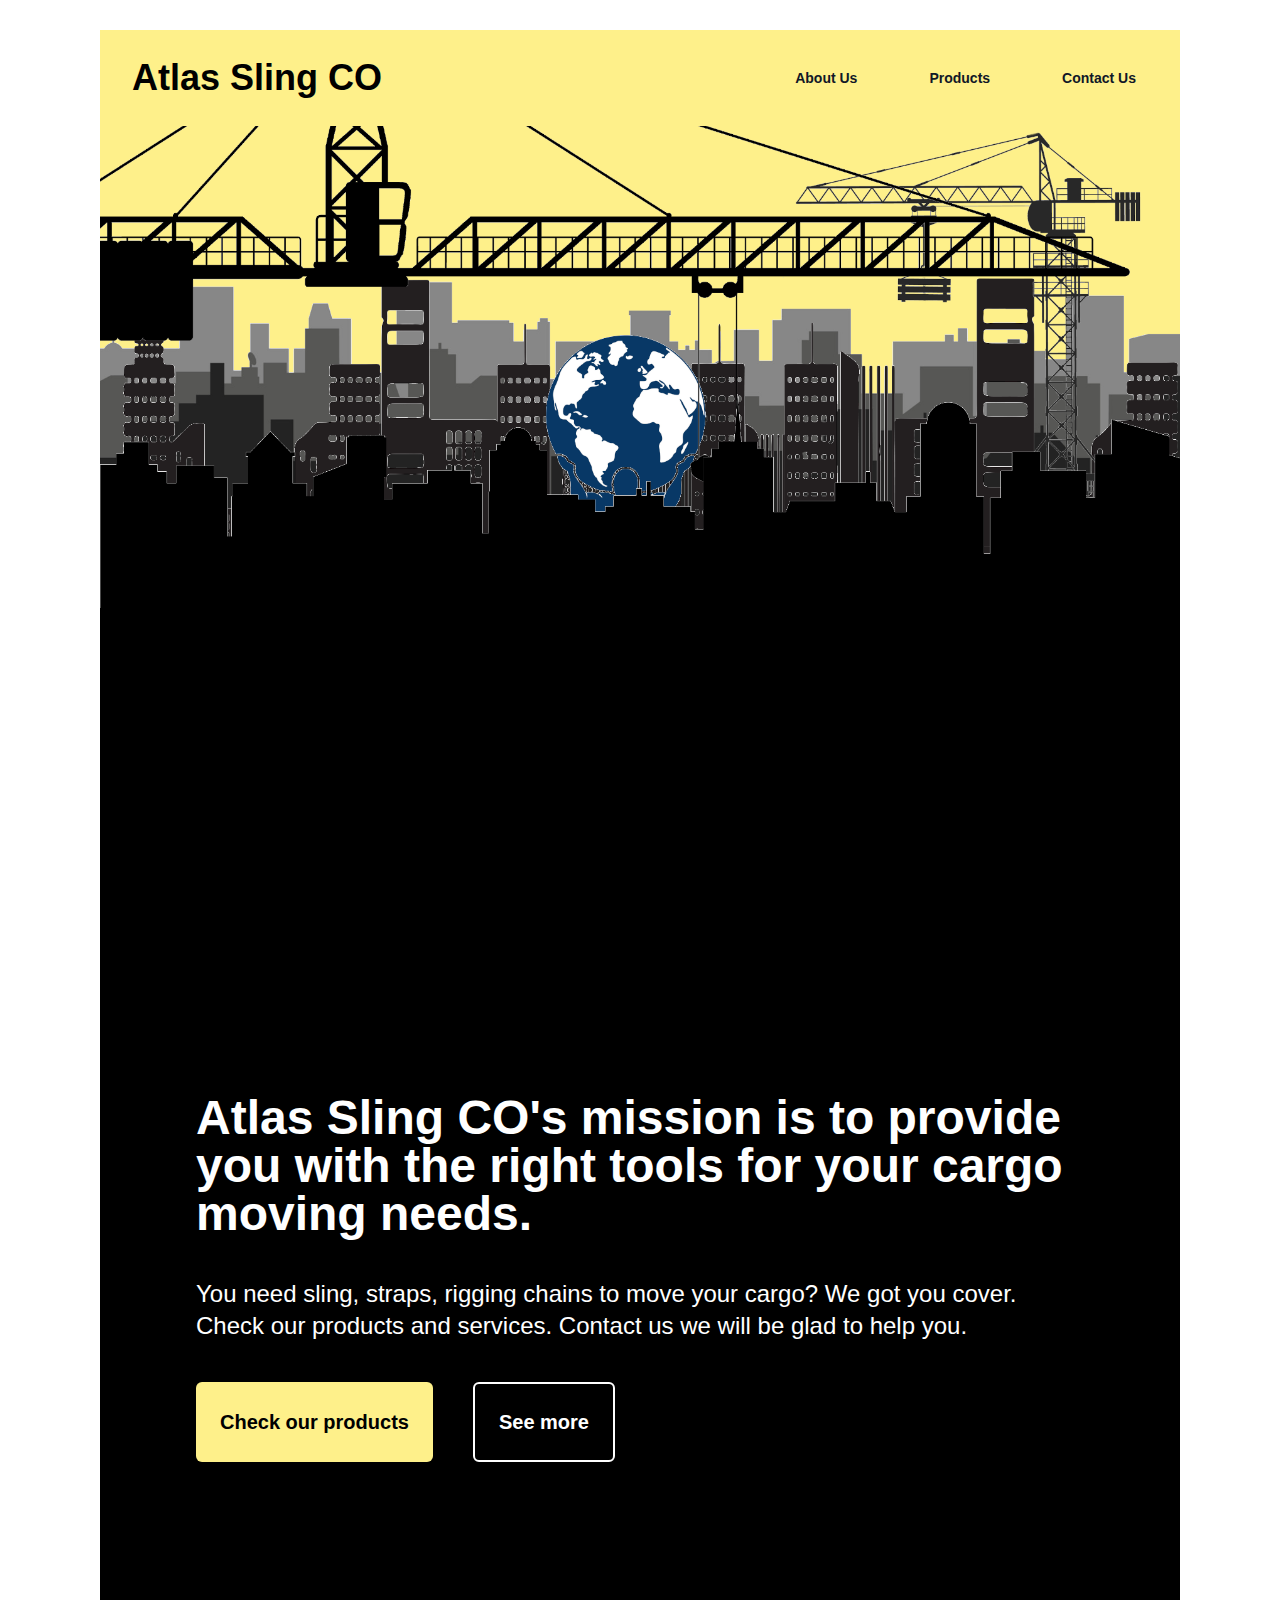
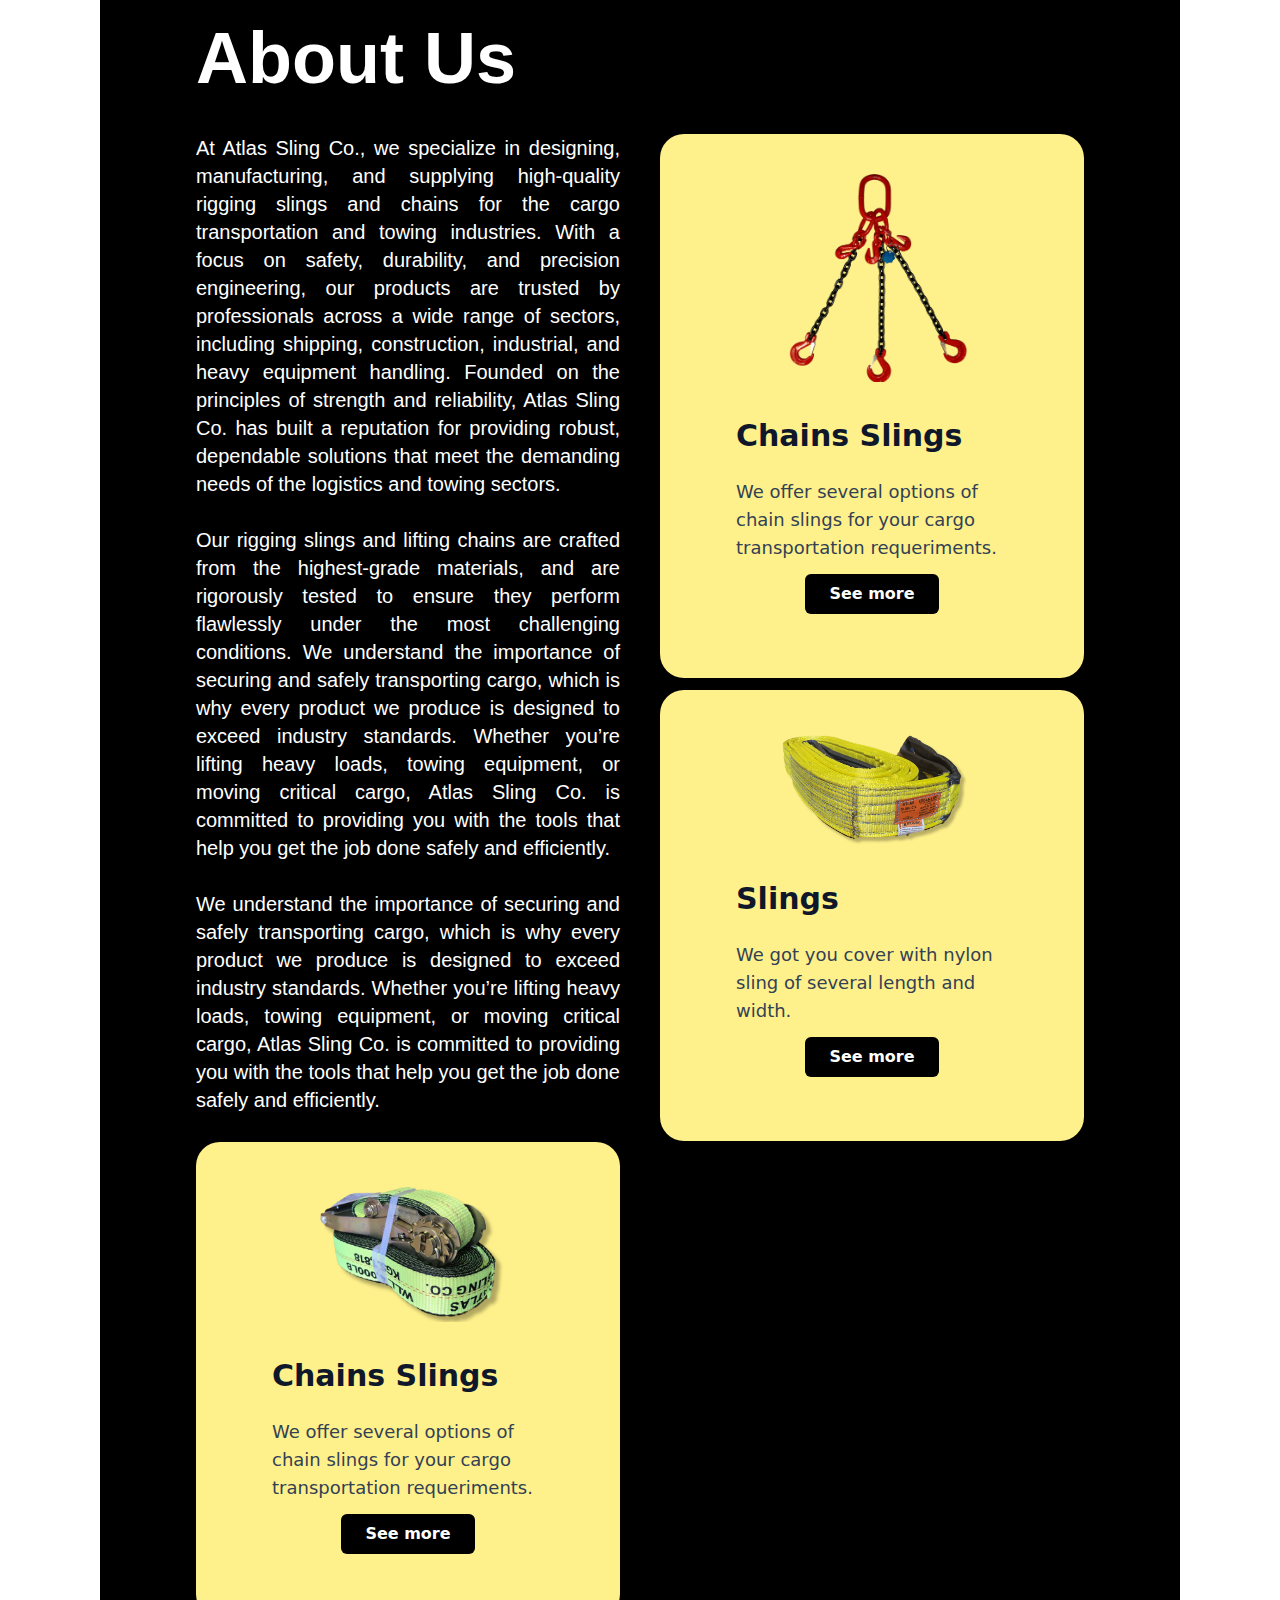
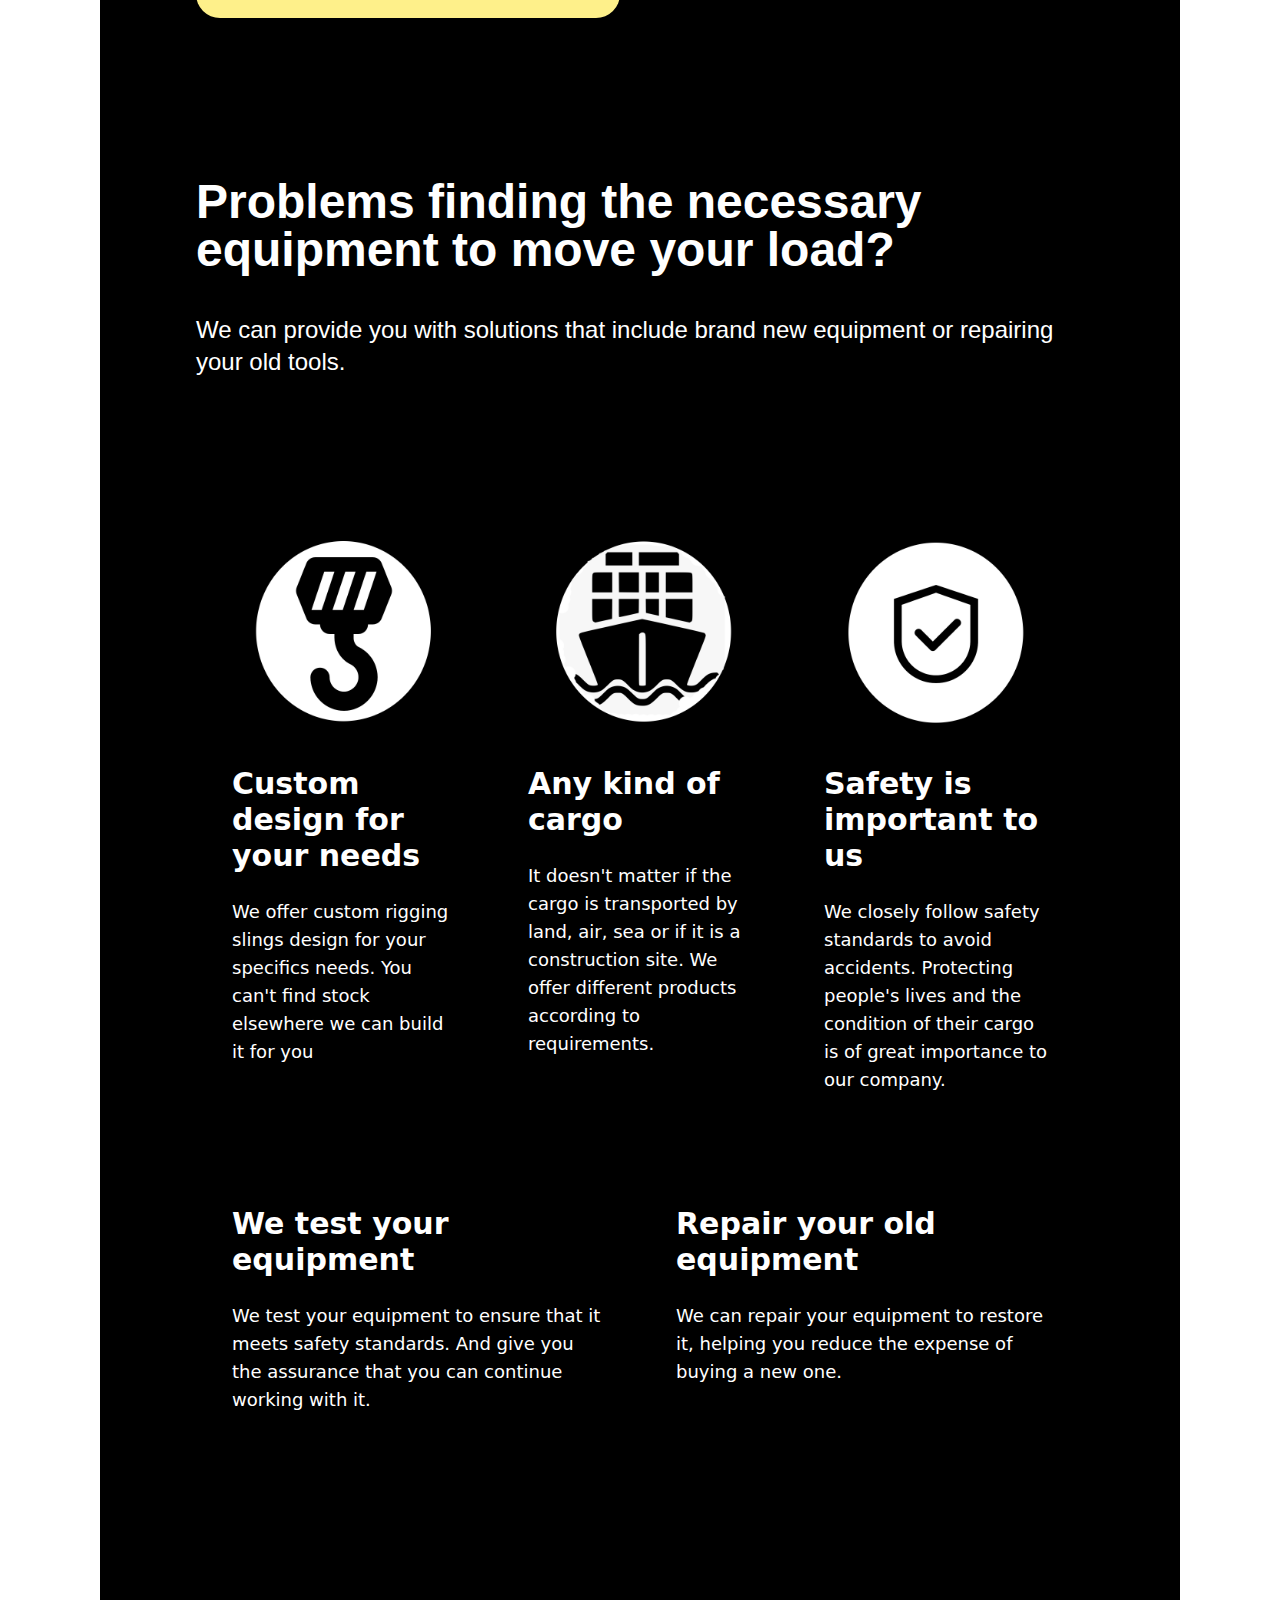
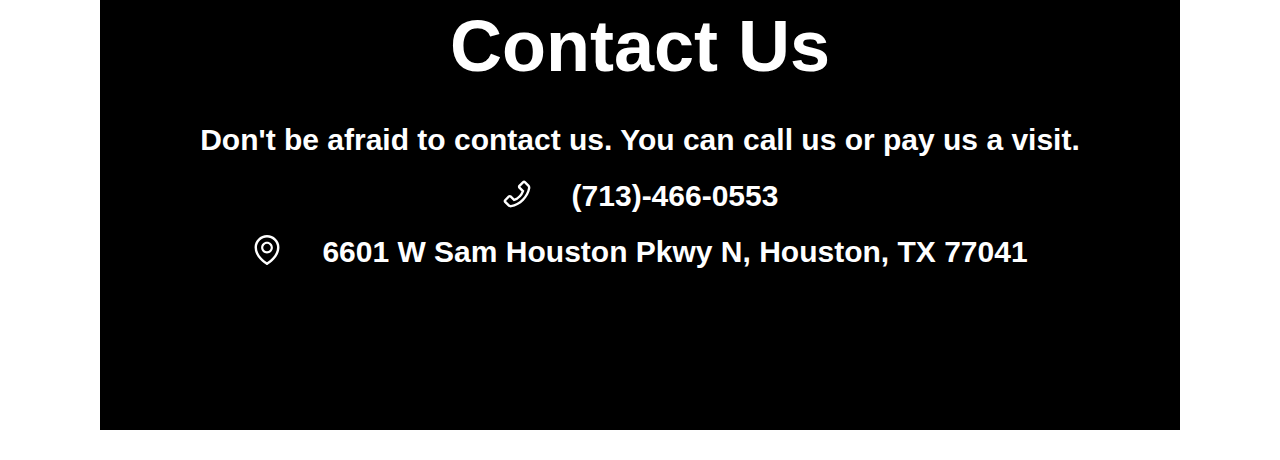
==== index.html @ 4ebaadb6 "Initial test deploy" ====
<!DOCTYPE html><html lang="en"><head><meta charSet="utf-8"/><meta name="viewport" content="width=device-width, initial-scale=1"/><link rel="preload" href="/_next/static/media/4473ecc91f70f139-s.p.woff" as="font" crossorigin="" type="font/woff"/><link rel="preload" href="/_next/static/media/463dafcda517f24f-s.p.woff" as="font" crossorigin="" type="font/woff"/><link rel="preload" as="image" href="./images/bg.png"/><link rel="preload" as="image" href="./images/buildings_skyline_2.png"/><link rel="preload" as="image" href="./images/buildings_skyline_1.png"/><link rel="preload" as="image" href="./images/crane_6.png"/><link rel="preload" as="image" href="./images/atlas_2.png"/><link rel="preload" as="image" href="./images/crane_5.png"/><link rel="preload" as="image" href="./images/buildings_skyline_3.png"/><link rel="stylesheet" href="/_next/static/css/832b80c3f9f8490f.css" data-precedence="next"/><link rel="preload" as="script" fetchPriority="low" href="/_next/static/chunks/webpack-9f9d947a63484a6e.js"/><script src="/_next/static/chunks/4bd1b696-eab2ebe17ab24a6b.js" async=""></script><script src="/_next/static/chunks/517-4c42dfbd75c09569.js" async=""></script><script src="/_next/static/chunks/main-app-afe362e7373ab374.js" async=""></script><script src="/_next/static/chunks/c16f53c3-1a61701c419040c3.js" async=""></script><script src="/_next/static/chunks/179-c1c70ecfc462696a.js" async=""></script><script src="/_next/static/chunks/app/page-39cbb777d4d4d190.js" async=""></script><meta name="next-size-adjust"/><title>Atlas Sling CO</title><meta name="description" content="We make sling and rigging chains to cover your cargot transportation needs."/><link rel="icon" href="/favicon.ico" type="image/x-icon" sizes="16x16"/><script src="/_next/static/chunks/polyfills-42372ed130431b0a.js" noModule=""></script></head><body class="__variable_1e4310 __variable_c3aa02 antialiased m-auto"><div class="bg-black space-y-0"><nav aria-label="Global" class="mx-auto flex max-w-10xl items-center justify-between p-6 lg:px-8 bg-yellow-200"><div class="flex lg:flex-1"><a href="#" class="-m-1.5 p-1.5"><span class="sr-only">Atlas Sling</span><div class="font-bold text-4xl text-black">Atlas Sling CO</div></a></div><div class="flex lg:hidden"><button type="button" class="-m-2.5 inline-flex items-center justify-center rounded-md p-2.5 text-gray-700"><span class="sr-only">Open main menu</span><span role="img" aria-label="unordered-list" aria-hidden="true" class="anticon anticon-unordered-list size-6"><svg viewBox="64 64 896 896" focusable="false" data-icon="unordered-list" width="1em" height="1em" fill="currentColor" aria-hidden="true"><path d="M912 192H328c-4.4 0-8 3.6-8 8v56c0 4.4 3.6 8 8 8h584c4.4 0 8-3.6 8-8v-56c0-4.4-3.6-8-8-8zm0 284H328c-4.4 0-8 3.6-8 8v56c0 4.4 3.6 8 8 8h584c4.4 0 8-3.6 8-8v-56c0-4.4-3.6-8-8-8zm0 284H328c-4.4 0-8 3.6-8 8v56c0 4.4 3.6 8 8 8h584c4.4 0 8-3.6 8-8v-56c0-4.4-3.6-8-8-8zM104 228a56 56 0 10112 0 56 56 0 10-112 0zm0 284a56 56 0 10112 0 56 56 0 10-112 0zm0 284a56 56 0 10112 0 56 56 0 10-112 0z"></path></svg></span></button></div><div class="hidden lg:flex lg:gap-x-12"><a href="#" class="text-sm/6 font-semibold text-gray-900 rounded-3xl p-3 hover:text-white hover:bg-black">About Us</a><a href="#" class="text-sm/6 font-semibold text-gray-900 rounded-3xl p-3 hover:text-white hover:bg-black">Products</a><a href="#" class="text-sm/6 font-semibold text-gray-900 rounded-3xl p-3 hover:text-white hover:bg-black">Contact Us</a></div><span hidden="" style="position:fixed;top:1px;left:1px;width:1px;height:0;padding:0;margin:-1px;overflow:hidden;clip:rect(0, 0, 0, 0);white-space:nowrap;border-width:0;display:none"></span></nav><div class="parallax relative mx-auto flex  items-center justify-center p-6 lg:px-8 pointer-events-none"><img class="absolute top-0 left-0 w-full" src="./images/bg.png" style="margin-top:0px"/><img class="absolute top-0 left-0 w-full" src="./images/buildings_skyline_2.png" style="margin-top:0px"/><img class="absolute top-0 left-0 w-full" src="./images/buildings_skyline_1.png"/><img class="absolute top-0 left-0 w-full" src="./images/crane_6.png" style="margin-top:0px"/><img class="absolute top-0 left-0 w-full" src="./images/atlas_2.png" style="margin-top:0px"/><img class="absolute top-0 left-0 w-full" src="./images/crane_5.png" style="margin-top:0px"/><img class="absolute top-0 left-0 w-full" src="./images/buildings_skyline_3.png"/></div><div class="relative pl-24 pr-24 bg-black pt-10 z-20"><div class="flex-auto text-5xl font-bold mb-10 text-white mt-40">Atlas Sling CO&#x27;s mission is to provide you with the right tools for your cargo moving needs.</div><div class="flex-auto text-2xl font-medium mb-10 text-white mt-5">You need sling, straps, rigging chains to move your cargo? We got you cover. Check our products and services. Contact us we will be glad to help you.</div><div class="flex space-x-10"><button class="h-20 px-6 font-semibold rounded-md bg-yellow-200 text-black text-xl" type="submit">Check our products</button><button class="h-20 px-6 font-semibold rounded-md bg-black border-solid border-2 border-white text-xl text-white" type="submit">See more</button></div><div class="flex-auto text-7xl font-bold mb-10 text-white mt-40">About Us</div><div class="grid grid-cols-1 lg:grid-cols-2 gap-10"><div class=""><p class="flex-auto text-justify text-xl text-white">At Atlas Sling Co., we specialize in designing, manufacturing, and supplying high-quality rigging slings and chains for the cargo transportation and towing industries. With a focus on safety, durability, and precision engineering, our products are trusted by professionals across a wide range of sectors, including shipping, construction, industrial, and heavy equipment handling. Founded on the principles of strength and reliability, Atlas Sling Co. has built a reputation for providing robust, dependable solutions that meet the demanding needs of the logistics and towing sectors.<br/><br/></p><p class="flex-auto text-justify text-xl text-white">Our rigging slings and lifting chains are crafted from the highest-grade materials, and are rigorously tested to ensure they perform flawlessly under the most challenging conditions. We understand the importance of securing and safely transporting cargo, which is why every product we produce is designed to exceed industry standards. Whether you’re lifting heavy loads, towing equipment, or moving critical cargo, Atlas Sling Co. is committed to providing you with the tools that help you get the job done safely and efficiently.<br/><br/></p><p class="flex-auto text-justify text-xl text-white">We understand the importance of securing and safely transporting cargo, which is why every product we produce is designed to exceed industry standards. Whether you’re lifting heavy loads, towing equipment, or moving critical cargo, Atlas Sling Co. is committed to providing you with the tools that help you get the job done safely and efficiently.<br/><br/></p><div class="flex-none font-sans bg-yellow-200 p-10 rounded-3xl justify-center"><div class="flex-none w-48 relative mx-auto"><img src="./images/as_handler.png" alt="" class="w-full h-full object-cover" loading="lazy"/></div><form class="flex-auto p-6"><div class="flex flex-wrap p-3"><h1 class="flex-auto text-3xl font-bold text-slate-900">Chains Slings</h1></div><p class="text-lg text-slate-700 p-3">We offer several options of chain slings for your cargo transportation requeriments.</p><div class="flex-auto flex space-x-4 mx-auto justify-center"><button class="h-10 px-6 font-semibold rounded-md bg-black text-white" type="submit">See more</button></div></form></div></div><div class="flex-wrap space-y-3"><div class="flex-none font-sans bg-yellow-200 p-10 rounded-3xl justify-center"><div class="flex-none w-48 relative mx-auto"><img src="./images/chain_sling.png" alt="" class="w-full h-full object-cover" loading="lazy"/></div><form class="flex-auto p-6"><div class="flex flex-wrap p-3"><h1 class="flex-auto text-3xl font-bold text-slate-900">Chains Slings</h1></div><p class="text-lg text-slate-700 p-3">We offer several options of chain slings for your cargo transportation requeriments.</p><div class="flex-auto flex space-x-4 mx-auto justify-center"><button class="h-10 px-6 font-semibold rounded-md bg-black text-white" type="submit">See more</button></div></form></div><div class="flex-none font-sans bg-yellow-200 p-10 rounded-3xl justify-center"><div class="flex-none w-48 relative mx-auto"><img src="./images/as_strap.png" alt="" class="w-full h-full object-cover" loading="lazy"/></div><form class="flex-auto p-6"><div class="flex flex-wrap p-3"><h1 class="flex-auto text-3xl font-bold text-slate-900">Slings</h1></div><p class="text-lg text-slate-700 p-3">We got you cover with nylon sling of several length and width.</p><div class="flex-auto flex space-x-4 mx-auto justify-center"><button class="h-10 px-6 font-semibold rounded-md bg-black text-white" type="submit">See more</button></div></form></div></div></div><div class="flex-auto text-5xl font-bold mb-10 text-white mt-40">Problems finding the necessary equipment to move your load?</div><div class="flex-auto text-2xl font-medium mb-10 text-white mt-5">We can provide you with solutions that include brand new equipment or repairing your old tools.</div><div class="grid grid-cols-1 lg:grid-cols-3 mt-40"><div class="flex-none font-sans justify-center"><div class="flex-none w-48 relative mx-auto"><img src="./images/hook_icon.png" alt="" class="w-full h-full object-cover" loading="lazy"/></div><div class="flex-auto p-6"><div class="flex flex-wrap p-3"><h1 class="flex-auto text-3xl font-bold text-white">Custom design for your needs</h1></div><p class="text-lg text-white p-3">We offer custom rigging slings design for your specifics needs. You can&#x27;t find stock elsewhere we can build it for you</p></div></div><div class="flex-none font-sans justify-center"><div class="flex-none w-48 relative mx-auto"><img src="./images/cargo_icon.png" alt="" class="w-full h-full object-cover" loading="lazy"/></div><div class="flex-auto p-6"><div class="flex flex-wrap p-3"><h1 class="flex-auto text-3xl font-bold text-white">Any kind of cargo</h1></div><p class="text-lg text-white p-3">It doesn&#x27;t matter if the cargo is transported by land, air, sea or if it is a construction site. We offer different products according to requirements.</p></div></div><div class="flex-none font-sans justify-center"><div class="flex-none w-48 relative mx-auto"><img src="./images/safety_icon.png" alt="" class="w-full h-full object-cover" loading="lazy"/></div><div class="flex-auto p-6"><div class="flex flex-wrap p-3"><h1 class="flex-auto text-3xl font-bold text-white">Safety is important to us</h1></div><p class="text-lg text-white p-3">We closely follow safety standards to avoid accidents. Protecting people&#x27;s lives and the condition of their cargo is of great importance to our company.</p></div></div></div><div class="grid grid-cols-1 lg:grid-cols-2 mt-10"><div class="flex-none font-sans justify-center"><div class="flex-none w-48 relative mx-auto"><img src="./images/test_icon.png" alt="" class="w-full h-full object-cover" loading="lazy"/></div><div class="flex-auto p-6"><div class="flex flex-wrap p-3"><h1 class="flex-auto text-3xl font-bold text-white">We test your equipment</h1></div><p class="text-lg text-white p-3">We test your equipment to ensure that it meets safety standards. And give you the assurance that you can continue working with it.</p></div></div><div class="flex-none font-sans justify-center"><div class="flex-none w-48 relative mx-auto"><img src="./images/repair_icon.png" alt="" class="w-full h-full object-cover" loading="lazy"/></div><div class="flex-auto p-6"><div class="flex flex-wrap p-3"><h1 class="flex-auto text-3xl font-bold text-white">Repair your old equipment</h1></div><p class="text-lg text-white p-3">We can repair your equipment to restore it, helping you reduce the expense of buying a new one.</p></div></div></div><div class="flex-auto text-7xl font-bold mb-10 text-white mt-40 text-center">Contact Us</div><div class="flex-wrap space-y-5 pb-40"><div class="flex space-x-10 justify-center "><div class="text-3xl text-white font-bold">Don&#x27;t be afraid to contact us. You can call us or pay us a visit.</div></div><div class="flex space-x-10 justify-center "><div class="text-3xl text-white font-bold"><span role="img" aria-label="phone" class="anticon anticon-phone"><svg viewBox="64 64 896 896" focusable="false" data-icon="phone" width="1em" height="1em" fill="currentColor" aria-hidden="true"><path d="M877.1 238.7L770.6 132.3c-13-13-30.4-20.3-48.8-20.3s-35.8 7.2-48.8 20.3L558.3 246.8c-13 13-20.3 30.5-20.3 48.9 0 18.5 7.2 35.8 20.3 48.9l89.6 89.7a405.46 405.46 0 01-86.4 127.3c-36.7 36.9-79.6 66-127.2 86.6l-89.6-89.7c-13-13-30.4-20.3-48.8-20.3a68.2 68.2 0 00-48.8 20.3L132.3 673c-13 13-20.3 30.5-20.3 48.9 0 18.5 7.2 35.8 20.3 48.9l106.4 106.4c22.2 22.2 52.8 34.9 84.2 34.9 6.5 0 12.8-.5 19.2-1.6 132.4-21.8 263.8-92.3 369.9-198.3C818 606 888.4 474.6 910.4 342.1c6.3-37.6-6.3-76.3-33.3-103.4zm-37.6 91.5c-19.5 117.9-82.9 235.5-178.4 331s-213 158.9-330.9 178.4c-14.8 2.5-30-2.5-40.8-13.2L184.9 721.9 295.7 611l119.8 120 .9.9 21.6-8a481.29 481.29 0 00285.7-285.8l8-21.6-120.8-120.7 110.8-110.9 104.5 104.5c10.8 10.8 15.8 26 13.3 40.8z"></path></svg></span></div><div class="text-3xl text-white font-bold">(713)-466-0553</div></div><div class="flex space-x-10 justify-center "><div class="text-3xl text-white font-bold"><span role="img" aria-label="environment" class="anticon anticon-environment"><svg viewBox="64 64 896 896" focusable="false" data-icon="environment" width="1em" height="1em" fill="currentColor" aria-hidden="true"><path d="M854.6 289.1a362.49 362.49 0 00-79.9-115.7 370.83 370.83 0 00-118.2-77.8C610.7 76.6 562.1 67 512 67c-50.1 0-98.7 9.6-144.5 28.5-44.3 18.3-84 44.5-118.2 77.8A363.6 363.6 0 00169.4 289c-19.5 45-29.4 92.8-29.4 142 0 70.6 16.9 140.9 50.1 208.7 26.7 54.5 64 107.6 111 158.1 80.3 86.2 164.5 138.9 188.4 153a43.9 43.9 0 0022.4 6.1c7.8 0 15.5-2 22.4-6.1 23.9-14.1 108.1-66.8 188.4-153 47-50.4 84.3-103.6 111-158.1C867.1 572 884 501.8 884 431.1c0-49.2-9.9-97-29.4-142zM512 880.2c-65.9-41.9-300-207.8-300-449.1 0-77.9 31.1-151.1 87.6-206.3C356.3 169.5 431.7 139 512 139s155.7 30.5 212.4 85.9C780.9 280 812 353.2 812 431.1c0 241.3-234.1 407.2-300 449.1zm0-617.2c-97.2 0-176 78.8-176 176s78.8 176 176 176 176-78.8 176-176-78.8-176-176-176zm79.2 255.2A111.6 111.6 0 01512 551c-29.9 0-58-11.7-79.2-32.8A111.6 111.6 0 01400 439c0-29.9 11.7-58 32.8-79.2C454 338.6 482.1 327 512 327c29.9 0 58 11.6 79.2 32.8C612.4 381 624 409.1 624 439c0 29.9-11.6 58-32.8 79.2z"></path></svg></span></div><div class="text-3xl text-white font-bold">6601 W Sam Houston Pkwy N, Houston, TX 77041</div></div></div></div></div><script src="/_next/static/chunks/webpack-9f9d947a63484a6e.js" async=""></script><script>(self.__next_f=self.__next_f||[]).push([0])</script><script>self.__next_f.push([1,"4:\"$Sreact.fragment\"\n5:I[5244,[],\"\"]\n6:I[3866,[],\"\"]\n7:I[7033,[],\"ClientPageRoot\"]\n8:I[9809,[\"545\",\"static/chunks/c16f53c3-1a61701c419040c3.js\",\"179\",\"static/chunks/179-c1c70ecfc462696a.js\",\"974\",\"static/chunks/app/page-39cbb777d4d4d190.js\"],\"default\"]\nb:I[6213,[],\"OutletBoundary\"]\nd:I[6213,[],\"MetadataBoundary\"]\nf:I[6213,[],\"ViewportBoundary\"]\n11:I[4835,[],\"\"]\n1:HL[\"/_next/static/media/4473ecc91f70f139-s.p.woff\",\"font\",{\"crossOrigin\":\"\",\"type\":\"font/woff\"}]\n2:HL[\"/_next/static/media/463dafcda517f24f-s.p.woff\",\"font\",{\"crossOrigin\":\"\",\"type\":\"font/woff\"}]\n3:HL[\"/_next/static/css/832b80c3f9f8490f.css\",\"style\"]\n"])</script><script>self.__next_f.push([1,"0:{\"P\":null,\"b\":\"ftZjGGYD42YXyMFU6conJ\",\"p\":\"\",\"c\":[\"\",\"\"],\"i\":false,\"f\":[[[\"\",{\"children\":[\"__PAGE__\",{}]},\"$undefined\",\"$undefined\",true],[\"\",[\"$\",\"$4\",\"c\",{\"children\":[[[\"$\",\"link\",\"0\",{\"rel\":\"stylesheet\",\"href\":\"/_next/static/css/832b80c3f9f8490f.css\",\"precedence\":\"next\",\"crossOrigin\":\"$undefined\",\"nonce\":\"$undefined\"}]],[\"$\",\"html\",null,{\"lang\":\"en\",\"children\":[\"$\",\"body\",null,{\"className\":\"__variable_1e4310 __variable_c3aa02 antialiased m-auto\",\"children\":[\"$\",\"$L5\",null,{\"parallelRouterKey\":\"children\",\"segmentPath\":[\"children\"],\"error\":\"$undefined\",\"errorStyles\":\"$undefined\",\"errorScripts\":\"$undefined\",\"template\":[\"$\",\"$L6\",null,{}],\"templateStyles\":\"$undefined\",\"templateScripts\":\"$undefined\",\"notFound\":[[\"$\",\"title\",null,{\"children\":\"404: This page could not be found.\"}],[\"$\",\"div\",null,{\"style\":{\"fontFamily\":\"system-ui,\\\"Segoe UI\\\",Roboto,Helvetica,Arial,sans-serif,\\\"Apple Color Emoji\\\",\\\"Segoe UI Emoji\\\"\",\"height\":\"100vh\",\"textAlign\":\"center\",\"display\":\"flex\",\"flexDirection\":\"column\",\"alignItems\":\"center\",\"justifyContent\":\"center\"},\"children\":[\"$\",\"div\",null,{\"children\":[[\"$\",\"style\",null,{\"dangerouslySetInnerHTML\":{\"__html\":\"body{color:#000;background:#fff;margin:0}.next-error-h1{border-right:1px solid rgba(0,0,0,.3)}@media (prefers-color-scheme:dark){body{color:#fff;background:#000}.next-error-h1{border-right:1px solid rgba(255,255,255,.3)}}\"}}],[\"$\",\"h1\",null,{\"className\":\"next-error-h1\",\"style\":{\"display\":\"inline-block\",\"margin\":\"0 20px 0 0\",\"padding\":\"0 23px 0 0\",\"fontSize\":24,\"fontWeight\":500,\"verticalAlign\":\"top\",\"lineHeight\":\"49px\"},\"children\":\"404\"}],[\"$\",\"div\",null,{\"style\":{\"display\":\"inline-block\"},\"children\":[\"$\",\"h2\",null,{\"style\":{\"fontSize\":14,\"fontWeight\":400,\"lineHeight\":\"49px\",\"margin\":0},\"children\":\"This page could not be found.\"}]}]]}]}]],\"notFoundStyles\":[]}]}]}]]}],{\"children\":[\"__PAGE__\",[\"$\",\"$4\",\"c\",{\"children\":[[\"$\",\"$L7\",null,{\"Component\":\"$8\",\"searchParams\":{},\"params\":{},\"promises\":[\"$@9\",\"$@a\"]}],null,[\"$\",\"$Lb\",null,{\"children\":\"$Lc\"}]]}],{},null]},null],[\"$\",\"$4\",\"h\",{\"children\":[null,[\"$\",\"$4\",\"RhxR5QkqkBrlbCpSDN949\",{\"children\":[[\"$\",\"$Ld\",null,{\"children\":\"$Le\"}],[\"$\",\"$Lf\",null,{\"children\":\"$L10\"}],[\"$\",\"meta\",null,{\"name\":\"next-size-adjust\"}]]}]]}]]],\"m\":\"$undefined\",\"G\":[\"$11\",\"$undefined\"],\"s\":false,\"S\":true}\n"])</script><script>self.__next_f.push([1,"9:{}\na:{}\n"])</script><script>self.__next_f.push([1,"10:[[\"$\",\"meta\",\"0\",{\"name\":\"viewport\",\"content\":\"width=device-width, initial-scale=1\"}]]\ne:[[\"$\",\"meta\",\"0\",{\"charSet\":\"utf-8\"}],[\"$\",\"title\",\"1\",{\"children\":\"Atlas Sling CO\"}],[\"$\",\"meta\",\"2\",{\"name\":\"description\",\"content\":\"We make sling and rigging chains to cover your cargot transportation needs.\"}],[\"$\",\"link\",\"3\",{\"rel\":\"icon\",\"href\":\"/favicon.ico\",\"type\":\"image/x-icon\",\"sizes\":\"16x16\"}]]\n"])</script><script>self.__next_f.push([1,"c:null\n"])</script></body></html>
---- _next/static/css/832b80c3f9f8490f.css ----
@font-face{font-family:geistSans;src:url(/_next/static/media/4473ecc91f70f139-s.p.woff) format("woff");font-display:swap;font-weight:100 900}@font-face{font-family:geistSans Fallback;src:local("Arial");ascent-override:85.83%;descent-override:20.52%;line-gap-override:9.33%;size-adjust:107.19%}.__className_1e4310{font-family:geistSans,geistSans Fallback}.__variable_1e4310{--font-geist-sans:"geistSans","geistSans Fallback"}@font-face{font-family:geistMono;src:url(/_next/static/media/463dafcda517f24f-s.p.woff) format("woff");font-display:swap;font-weight:100 900}@font-face{font-family:geistMono Fallback;src:local("Arial");ascent-override:69.97%;descent-override:16.73%;line-gap-override:7.61%;size-adjust:131.49%}.__className_c3aa02{font-family:geistMono,geistMono Fallback}.__variable_c3aa02{--font-geist-mono:"geistMono","geistMono Fallback"}*,:after,:before{--tw-border-spacing-x:0;--tw-border-spacing-y:0;--tw-translate-x:0;--tw-translate-y:0;--tw-rotate:0;--tw-skew-x:0;--tw-skew-y:0;--tw-scale-x:1;--tw-scale-y:1;--tw-pan-x: ;--tw-pan-y: ;--tw-pinch-zoom: ;--tw-scroll-snap-strictness:proximity;--tw-gradient-from-position: ;--tw-gradient-via-position: ;--tw-gradient-to-position: ;--tw-ordinal: ;--tw-slashed-zero: ;--tw-numeric-figure: ;--tw-numeric-spacing: ;--tw-numeric-fraction: ;--tw-ring-inset: ;--tw-ring-offset-width:0px;--tw-ring-offset-color:#fff;--tw-ring-color:rgba(59,130,246,.5);--tw-ring-offset-shadow:0 0 #0000;--tw-ring-shadow:0 0 #0000;--tw-shadow:0 0 #0000;--tw-shadow-colored:0 0 #0000;--tw-blur: ;--tw-brightness: ;--tw-contrast: ;--tw-grayscale: ;--tw-hue-rotate: ;--tw-invert: ;--tw-saturate: ;--tw-sepia: ;--tw-drop-shadow: ;--tw-backdrop-blur: ;--tw-backdrop-brightness: ;--tw-backdrop-contrast: ;--tw-backdrop-grayscale: ;--tw-backdrop-hue-rotate: ;--tw-backdrop-invert: ;--tw-backdrop-opacity: ;--tw-backdrop-saturate: ;--tw-backdrop-sepia: ;--tw-contain-size: ;--tw-contain-layout: ;--tw-contain-paint: ;--tw-contain-style: }::backdrop{--tw-border-spacing-x:0;--tw-border-spacing-y:0;--tw-translate-x:0;--tw-translate-y:0;--tw-rotate:0;--tw-skew-x:0;--tw-skew-y:0;--tw-scale-x:1;--tw-scale-y:1;--tw-pan-x: ;--tw-pan-y: ;--tw-pinch-zoom: ;--tw-scroll-snap-strictness:proximity;--tw-gradient-from-position: ;--tw-gradient-via-position: ;--tw-gradient-to-position: ;--tw-ordinal: ;--tw-slashed-zero: ;--tw-numeric-figure: ;--tw-numeric-spacing: ;--tw-numeric-fraction: ;--tw-ring-inset: ;--tw-ring-offset-width:0px;--tw-ring-offset-color:#fff;--tw-ring-color:rgba(59,130,246,.5);--tw-ring-offset-shadow:0 0 #0000;--tw-ring-shadow:0 0 #0000;--tw-shadow:0 0 #0000;--tw-shadow-colored:0 0 #0000;--tw-blur: ;--tw-brightness: ;--tw-contrast: ;--tw-grayscale: ;--tw-hue-rotate: ;--tw-invert: ;--tw-saturate: ;--tw-sepia: ;--tw-drop-shadow: ;--tw-backdrop-blur: ;--tw-backdrop-brightness: ;--tw-backdrop-contrast: ;--tw-backdrop-grayscale: ;--tw-backdrop-hue-rotate: ;--tw-backdrop-invert: ;--tw-backdrop-opacity: ;--tw-backdrop-saturate: ;--tw-backdrop-sepia: ;--tw-contain-size: ;--tw-contain-layout: ;--tw-contain-paint: ;--tw-contain-style: }/*
! tailwindcss v3.4.14 | MIT License | https://tailwindcss.com
*/*,:after,:before{box-sizing:border-box;border:0 solid #e5e7eb}:after,:before{--tw-content:""}:host,html{line-height:1.5;-webkit-text-size-adjust:100%;-moz-tab-size:4;tab-size:4;font-family:ui-sans-serif,system-ui,sans-serif,Apple Color Emoji,Segoe UI Emoji,Segoe UI Symbol,Noto Color Emoji;font-feature-settings:normal;font-variation-settings:normal;-webkit-tap-highlight-color:transparent}body{margin:0;line-height:inherit}hr{height:0;color:inherit;border-top-width:1px}abbr:where([title]){text-decoration:underline dotted}h1,h2,h3,h4,h5,h6{font-size:inherit;font-weight:inherit}a{color:inherit;text-decoration:inherit}b,strong{font-weight:bolder}code,kbd,pre,samp{font-family:ui-monospace,SFMono-Regular,Menlo,Monaco,Consolas,Liberation Mono,Courier New,monospace;font-feature-settings:normal;font-variation-settings:normal;font-size:1em}small{font-size:80%}sub,sup{font-size:75%;line-height:0;position:relative;vertical-align:baseline}sub{bottom:-.25em}sup{top:-.5em}table{text-indent:0;border-color:inherit;border-collapse:collapse}button,input,optgroup,select,textarea{font-family:inherit;font-feature-settings:inherit;font-variation-settings:inherit;font-size:100%;font-weight:inherit;line-height:inherit;letter-spacing:inherit;color:inherit;margin:0;padding:0}button,select{text-transform:none}button,input:where([type=button]),input:where([type=reset]),input:where([type=submit]){-webkit-appearance:button;background-color:transparent;background-image:none}:-moz-focusring{outline:auto}:-moz-ui-invalid{box-shadow:none}progress{vertical-align:baseline}::-webkit-inner-spin-button,::-webkit-outer-spin-button{height:auto}[type=search]{-webkit-appearance:textfield;outline-offset:-2px}::-webkit-search-decoration{-webkit-appearance:none}::-webkit-file-upload-button{-webkit-appearance:button;font:inherit}summary{display:list-item}blockquote,dd,dl,figure,h1,h2,h3,h4,h5,h6,hr,p,pre{margin:0}fieldset{margin:0}fieldset,legend{padding:0}menu,ol,ul{list-style:none;margin:0;padding:0}dialog{padding:0}textarea{resize:vertical}input::placeholder,textarea::placeholder{opacity:1;color:#9ca3af}[role=button],button{cursor:pointer}:disabled{cursor:default}audio,canvas,embed,iframe,img,object,svg,video{display:block;vertical-align:middle}img,video{max-width:100%;height:auto}[hidden]:where(:not([hidden=until-found])){display:none}.sr-only{position:absolute;width:1px;height:1px;padding:0;margin:-1px;overflow:hidden;clip:rect(0,0,0,0);white-space:nowrap;border-width:0}.pointer-events-none{pointer-events:none}.absolute{position:absolute}.relative{position:relative}.left-0{left:0}.top-0{top:0}.z-20{z-index:20}.-m-1\.5{margin:-.375rem}.-m-2\.5{margin:-.625rem}.m-auto{margin:auto}.mx-auto{margin-left:auto;margin-right:auto}.mb-10{margin-bottom:2.5rem}.mt-10{margin-top:2.5rem}.mt-40{margin-top:10rem}.mt-5{margin-top:1.25rem}.flex{display:flex}.inline-flex{display:inline-flex}.grid{display:grid}.hidden{display:none}.size-6{width:1.5rem;height:1.5rem}.h-10{height:2.5rem}.h-20{height:5rem}.h-8{height:2rem}.h-full{height:100%}.w-48{width:12rem}.w-auto{width:auto}.w-full{width:100%}.flex-auto{flex:1 1 auto}.flex-none{flex:none}.grid-cols-1{grid-template-columns:repeat(1,minmax(0,1fr))}.flex-wrap{flex-wrap:wrap}.items-center{align-items:center}.justify-center{justify-content:center}.justify-between{justify-content:space-between}.gap-10{gap:2.5rem}.space-x-10>:not([hidden])~:not([hidden]){--tw-space-x-reverse:0;margin-right:calc(2.5rem * var(--tw-space-x-reverse));margin-left:calc(2.5rem * calc(1 - var(--tw-space-x-reverse)))}.space-x-4>:not([hidden])~:not([hidden]){--tw-space-x-reverse:0;margin-right:calc(1rem * var(--tw-space-x-reverse));margin-left:calc(1rem * calc(1 - var(--tw-space-x-reverse)))}.space-y-0>:not([hidden])~:not([hidden]){--tw-space-y-reverse:0;margin-top:calc(0px * calc(1 - var(--tw-space-y-reverse)));margin-bottom:calc(0px * var(--tw-space-y-reverse))}.space-y-3>:not([hidden])~:not([hidden]){--tw-space-y-reverse:0;margin-top:calc(.75rem * calc(1 - var(--tw-space-y-reverse)));margin-bottom:calc(.75rem * var(--tw-space-y-reverse))}.space-y-5>:not([hidden])~:not([hidden]){--tw-space-y-reverse:0;margin-top:calc(1.25rem * calc(1 - var(--tw-space-y-reverse)));margin-bottom:calc(1.25rem * var(--tw-space-y-reverse))}.rounded-3xl{border-radius:1.5rem}.rounded-md{border-radius:.375rem}.border-2{border-width:2px}.border-solid{border-style:solid}.border-white{--tw-border-opacity:1;border-color:rgb(255 255 255/var(--tw-border-opacity))}.bg-black{--tw-bg-opacity:1;background-color:rgb(0 0 0/var(--tw-bg-opacity))}.bg-yellow-200{--tw-bg-opacity:1;background-color:rgb(254 240 138/var(--tw-bg-opacity))}.object-cover{object-fit:cover}.p-1\.5{padding:.375rem}.p-10{padding:2.5rem}.p-2\.5{padding:.625rem}.p-3{padding:.75rem}.p-6{padding:1.5rem}.px-6{padding-left:1.5rem;padding-right:1.5rem}.pb-40{padding-bottom:10rem}.pl-24{padding-left:6rem}.pr-24{padding-right:6rem}.pt-10{padding-top:2.5rem}.text-center{text-align:center}.text-justify{text-align:justify}.font-sans{font-family:ui-sans-serif,system-ui,sans-serif,Apple Color Emoji,Segoe UI Emoji,Segoe UI Symbol,Noto Color Emoji}.text-2xl{font-size:1.5rem;line-height:2rem}.text-3xl{font-size:1.875rem;line-height:2.25rem}.text-4xl{font-size:2.25rem;line-height:2.5rem}.text-5xl{font-size:3rem;line-height:1}.text-7xl{font-size:4.5rem;line-height:1}.text-8xl{font-size:6rem;line-height:1}.text-lg{font-size:1.125rem;line-height:1.75rem}.text-sm\/6{font-size:.875rem;line-height:1.5rem}.text-xl{font-size:1.25rem;line-height:1.75rem}.font-bold{font-weight:700}.font-medium{font-weight:500}.font-semibold{font-weight:600}.text-black{--tw-text-opacity:1;color:rgb(0 0 0/var(--tw-text-opacity))}.text-gray-700{--tw-text-opacity:1;color:rgb(55 65 81/var(--tw-text-opacity))}.text-gray-900{--tw-text-opacity:1;color:rgb(17 24 39/var(--tw-text-opacity))}.text-slate-700{--tw-text-opacity:1;color:rgb(51 65 85/var(--tw-text-opacity))}.text-slate-900{--tw-text-opacity:1;color:rgb(15 23 42/var(--tw-text-opacity))}.text-white{--tw-text-opacity:1;color:rgb(255 255 255/var(--tw-text-opacity))}.text-yellow-300{--tw-text-opacity:1;color:rgb(253 224 71/var(--tw-text-opacity))}.antialiased{-webkit-font-smoothing:antialiased;-moz-osx-font-smoothing:grayscale}:root{--background:#fff;--foreground:#171717}body{color:var(--foreground);background:var(--background);font-family:Arial,Helvetica,sans-serif;overflow-x:hidden;padding:30px 100px}.navbar{top:0;padding-left:30px;padding-right:30px}.parallax{height:768px}.font-outline-2{-webkit-text-stroke:2px #000}.hover\:bg-black:hover{--tw-bg-opacity:1;background-color:rgb(0 0 0/var(--tw-bg-opacity))}.hover\:text-white:hover{--tw-text-opacity:1;color:rgb(255 255 255/var(--tw-text-opacity))}@media (min-width:1024px){.lg\:flex{display:flex}.lg\:hidden{display:none}.lg\:flex-1{flex:1 1 0%}.lg\:grid-cols-2{grid-template-columns:repeat(2,minmax(0,1fr))}.lg\:grid-cols-3{grid-template-columns:repeat(3,minmax(0,1fr))}.lg\:gap-x-12{column-gap:3rem}.lg\:px-8{padding-left:2rem;padding-right:2rem}}
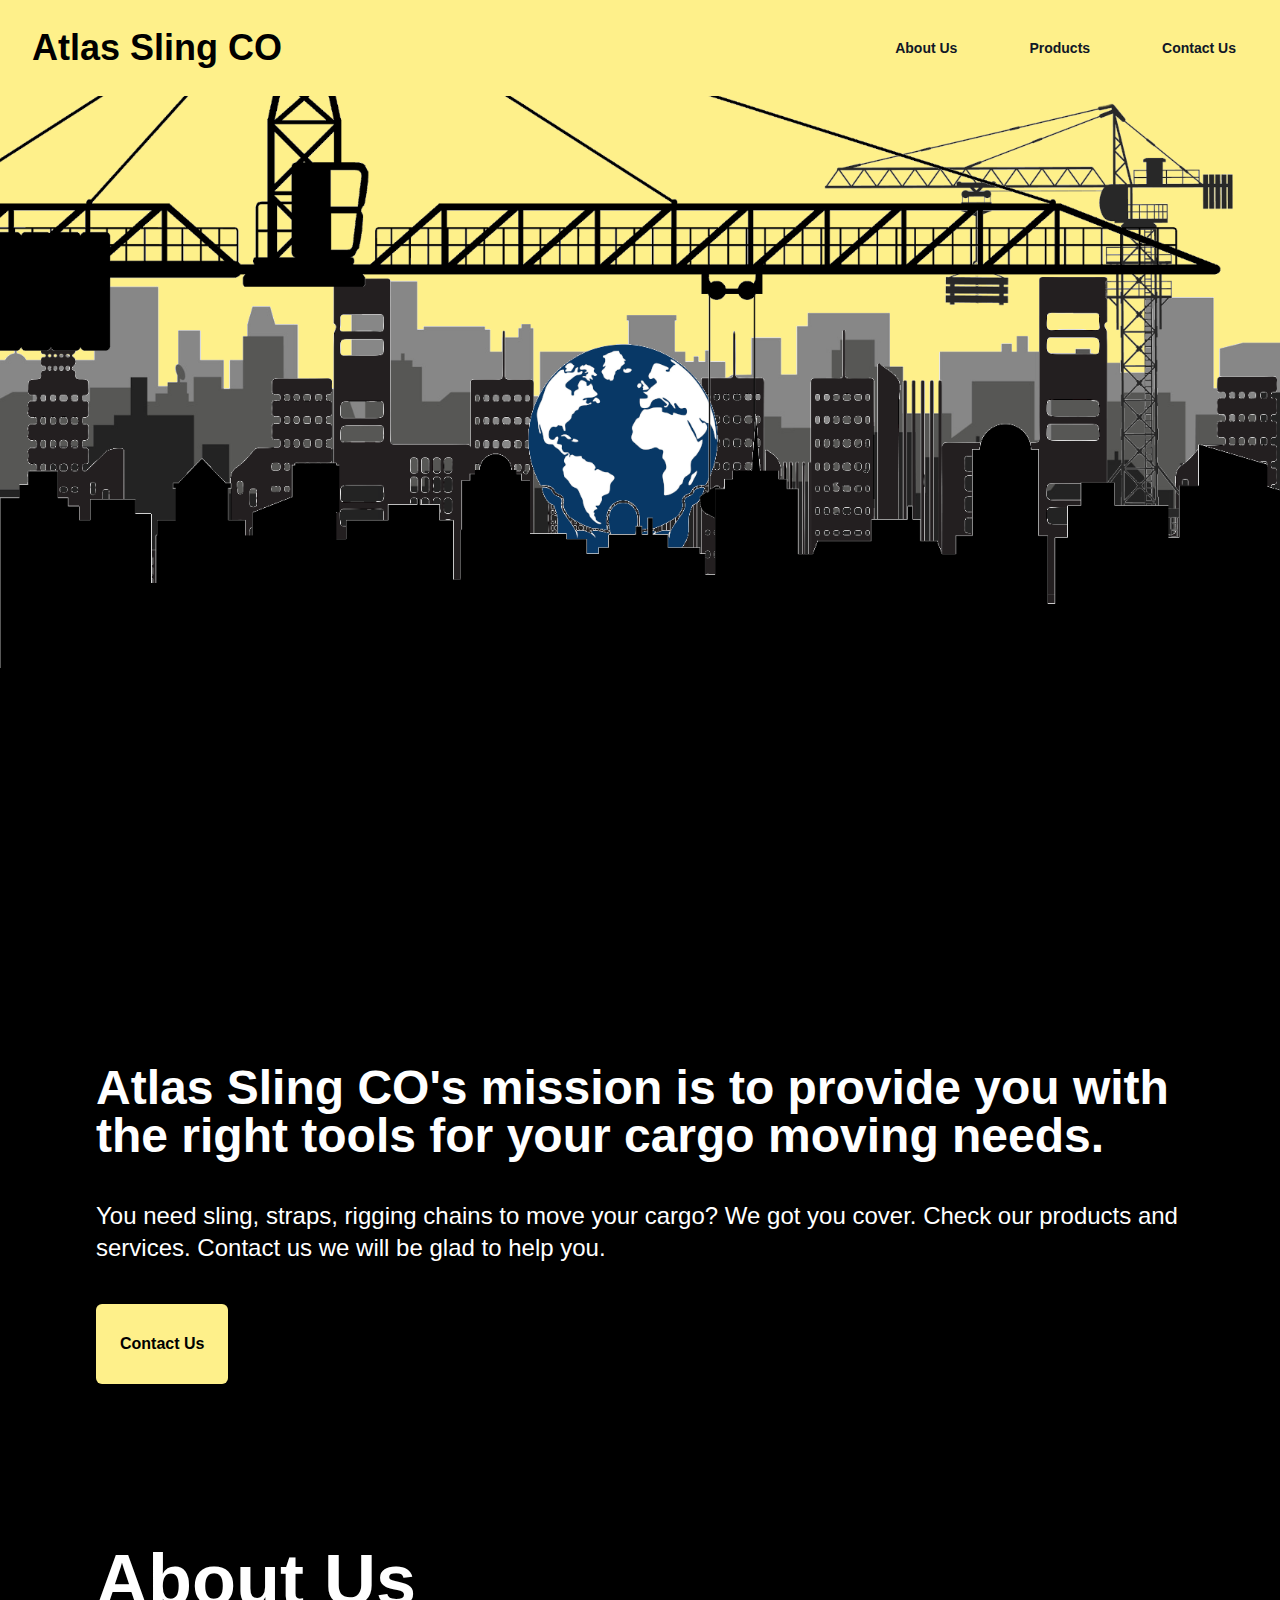
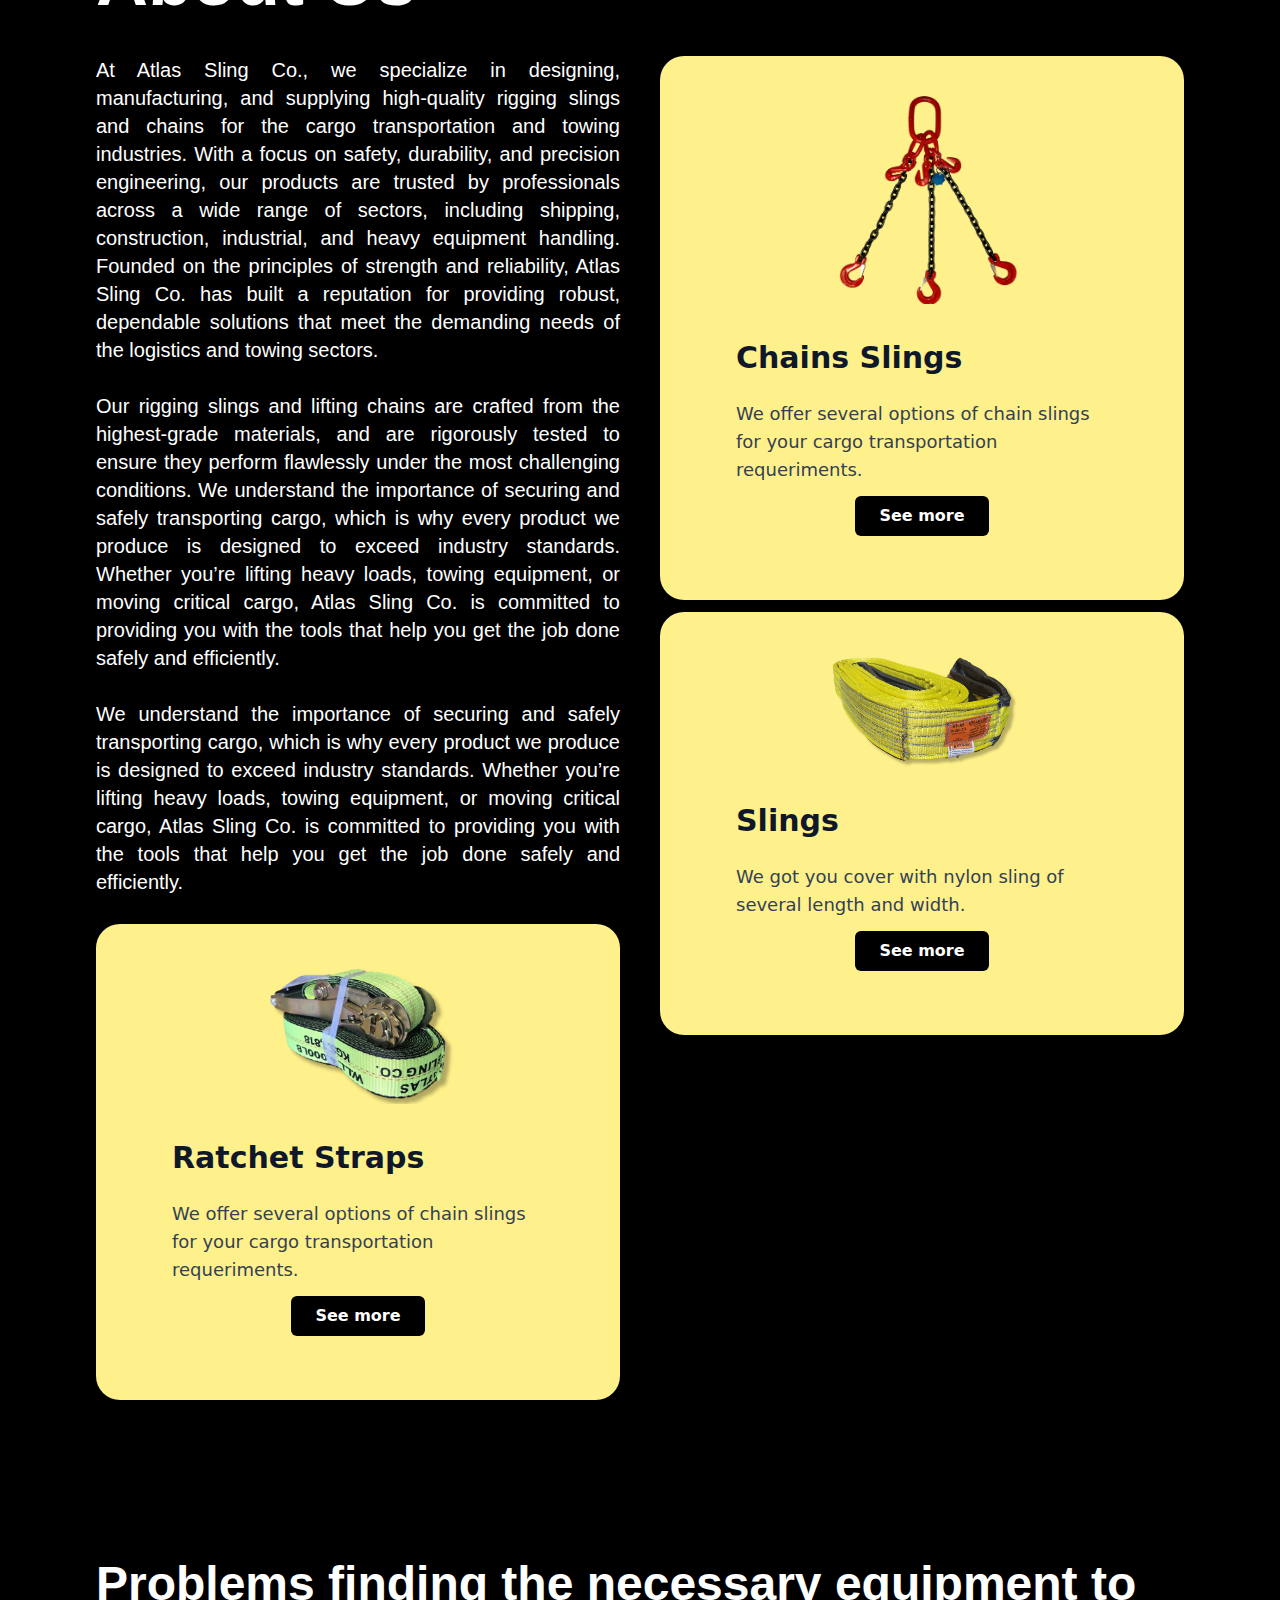
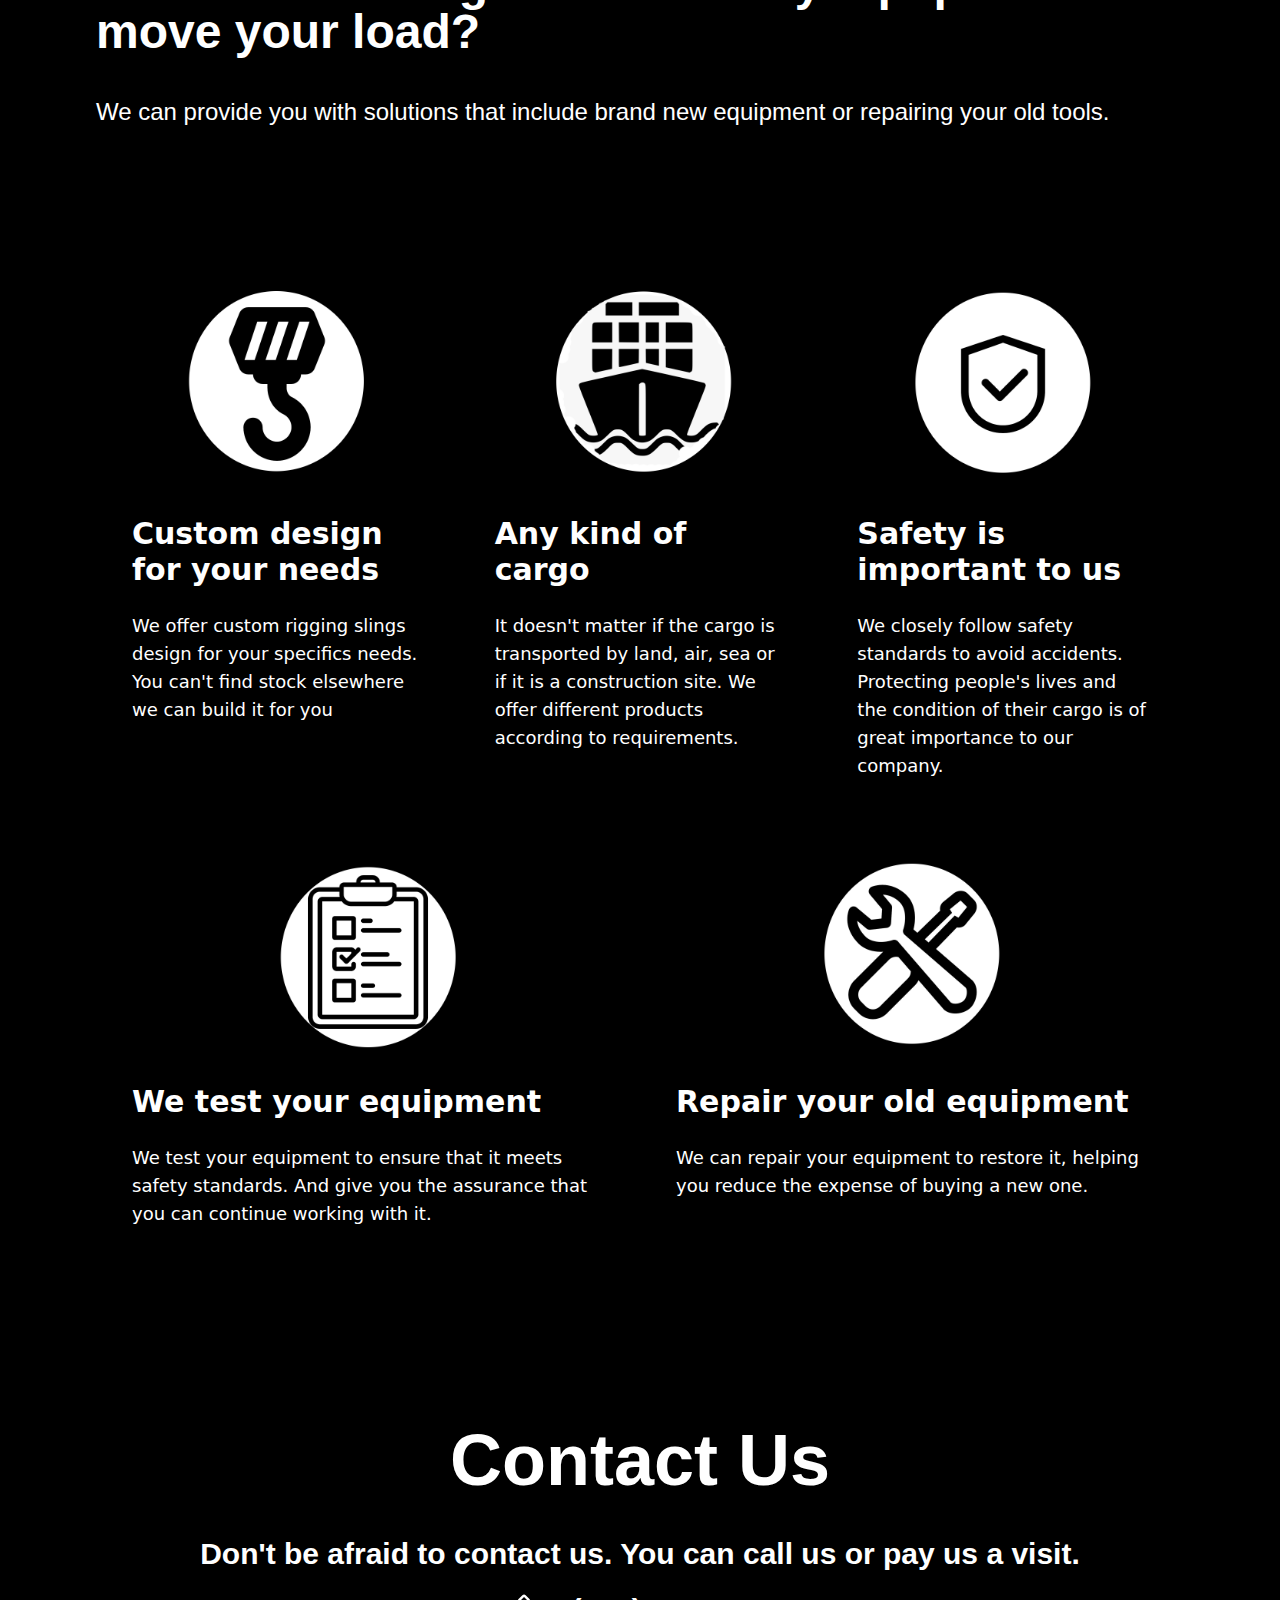
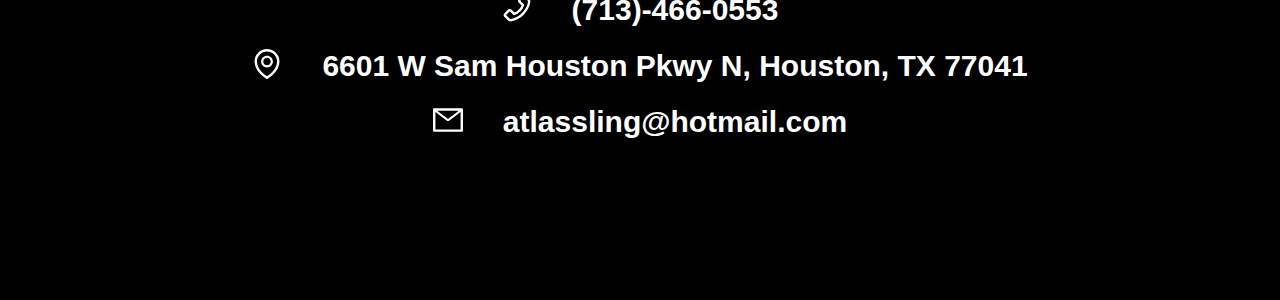
==== commit 0ce8c701: "Updated responsive site" ====
--- a/index.html
+++ b/index.html
@@ -1 +1 @@
-<!DOCTYPE html><html lang="en"><head><meta charSet="utf-8"/><meta name="viewport" content="width=device-width, initial-scale=1"/><link rel="preload" href="/_next/static/media/4473ecc91f70f139-s.p.woff" as="font" crossorigin="" type="font/woff"/><link rel="preload" href="/_next/static/media/463dafcda517f24f-s.p.woff" as="font" crossorigin="" type="font/woff"/><link rel="preload" as="image" href="./images/bg.png"/><link rel="preload" as="image" href="./images/buildings_skyline_2.png"/><link rel="preload" as="image" href="./images/buildings_skyline_1.png"/><link rel="preload" as="image" href="./images/crane_6.png"/><link rel="preload" as="image" href="./images/atlas_2.png"/><link rel="preload" as="image" href="./images/crane_5.png"/><link rel="preload" as="image" href="./images/buildings_skyline_3.png"/><link rel="stylesheet" href="/_next/static/css/832b80c3f9f8490f.css" data-precedence="next"/><link rel="preload" as="script" fetchPriority="low" href="/_next/static/chunks/webpack-9f9d947a63484a6e.js"/><script src="/_next/static/chunks/4bd1b696-eab2ebe17ab24a6b.js" async=""></script><script src="/_next/static/chunks/517-4c42dfbd75c09569.js" async=""></script><script src="/_next/static/chunks/main-app-afe362e7373ab374.js" async=""></script><script src="/_next/static/chunks/c16f53c3-1a61701c419040c3.js" async=""></script><script src="/_next/static/chunks/179-c1c70ecfc462696a.js" async=""></script><script src="/_next/static/chunks/app/page-39cbb777d4d4d190.js" async=""></script><meta name="next-size-adjust"/><title>Atlas Sling CO</title><meta name="description" content="We make sling and rigging chains to cover your cargot transportation needs."/><link rel="icon" href="/favicon.ico" type="image/x-icon" sizes="16x16"/><script src="/_next/static/chunks/polyfills-42372ed130431b0a.js" noModule=""></script></head><body class="__variable_1e4310 __variable_c3aa02 antialiased m-auto"><div class="bg-black space-y-0"><nav aria-label="Global" class="mx-auto flex max-w-10xl items-center justify-between p-6 lg:px-8 bg-yellow-200"><div class="flex lg:flex-1"><a href="#" class="-m-1.5 p-1.5"><span class="sr-only">Atlas Sling</span><div class="font-bold text-4xl text-black">Atlas Sling CO</div></a></div><div class="flex lg:hidden"><button type="button" class="-m-2.5 inline-flex items-center justify-center rounded-md p-2.5 text-gray-700"><span class="sr-only">Open main menu</span><span role="img" aria-label="unordered-list" aria-hidden="true" class="anticon anticon-unordered-list size-6"><svg viewBox="64 64 896 896" focusable="false" data-icon="unordered-list" width="1em" height="1em" fill="currentColor" aria-hidden="true"><path d="M912 192H328c-4.4 0-8 3.6-8 8v56c0 4.4 3.6 8 8 8h584c4.4 0 8-3.6 8-8v-56c0-4.4-3.6-8-8-8zm0 284H328c-4.4 0-8 3.6-8 8v56c0 4.4 3.6 8 8 8h584c4.4 0 8-3.6 8-8v-56c0-4.4-3.6-8-8-8zm0 284H328c-4.4 0-8 3.6-8 8v56c0 4.4 3.6 8 8 8h584c4.4 0 8-3.6 8-8v-56c0-4.4-3.6-8-8-8zM104 228a56 56 0 10112 0 56 56 0 10-112 0zm0 284a56 56 0 10112 0 56 56 0 10-112 0zm0 284a56 56 0 10112 0 56 56 0 10-112 0z"></path></svg></span></button></div><div class="hidden lg:flex lg:gap-x-12"><a href="#" class="text-sm/6 font-semibold text-gray-900 rounded-3xl p-3 hover:text-white hover:bg-black">About Us</a><a href="#" class="text-sm/6 font-semibold text-gray-900 rounded-3xl p-3 hover:text-white hover:bg-black">Products</a><a href="#" class="text-sm/6 font-semibold text-gray-900 rounded-3xl p-3 hover:text-white hover:bg-black">Contact Us</a></div><span hidden="" style="position:fixed;top:1px;left:1px;width:1px;height:0;padding:0;margin:-1px;overflow:hidden;clip:rect(0, 0, 0, 0);white-space:nowrap;border-width:0;display:none"></span></nav><div class="parallax relative mx-auto flex  items-center justify-center p-6 lg:px-8 pointer-events-none"><img class="absolute top-0 left-0 w-full" src="./images/bg.png" style="margin-top:0px"/><img class="absolute top-0 left-0 w-full" src="./images/buildings_skyline_2.png" style="margin-top:0px"/><img class="absolute top-0 left-0 w-full" src="./images/buildings_skyline_1.png"/><img class="absolute top-0 left-0 w-full" src="./images/crane_6.png" style="margin-top:0px"/><img class="absolute top-0 left-0 w-full" src="./images/atlas_2.png" style="margin-top:0px"/><img class="absolute top-0 left-0 w-full" src="./images/crane_5.png" style="margin-top:0px"/><img class="absolute top-0 left-0 w-full" src="./images/buildings_skyline_3.png"/></div><div class="relative pl-24 pr-24 bg-black pt-10 z-20"><div class="flex-auto text-5xl font-bold mb-10 text-white mt-40">Atlas Sling CO&#x27;s mission is to provide you with the right tools for your cargo moving needs.</div><div class="flex-auto text-2xl font-medium mb-10 text-white mt-5">You need sling, straps, rigging chains to move your cargo? We got you cover. Check our products and services. Contact us we will be glad to help you.</div><div class="flex space-x-10"><button class="h-20 px-6 font-semibold rounded-md bg-yellow-200 text-black text-xl" type="submit">Check our products</button><button class="h-20 px-6 font-semibold rounded-md bg-black border-solid border-2 border-white text-xl text-white" type="submit">See more</button></div><div class="flex-auto text-7xl font-bold mb-10 text-white mt-40">About Us</div><div class="grid grid-cols-1 lg:grid-cols-2 gap-10"><div class=""><p class="flex-auto text-justify text-xl text-white">At Atlas Sling Co., we specialize in designing, manufacturing, and supplying high-quality rigging slings and chains for the cargo transportation and towing industries. With a focus on safety, durability, and precision engineering, our products are trusted by professionals across a wide range of sectors, including shipping, construction, industrial, and heavy equipment handling. Founded on the principles of strength and reliability, Atlas Sling Co. has built a reputation for providing robust, dependable solutions that meet the demanding needs of the logistics and towing sectors.<br/><br/></p><p class="flex-auto text-justify text-xl text-white">Our rigging slings and lifting chains are crafted from the highest-grade materials, and are rigorously tested to ensure they perform flawlessly under the most challenging conditions. We understand the importance of securing and safely transporting cargo, which is why every product we produce is designed to exceed industry standards. Whether you’re lifting heavy loads, towing equipment, or moving critical cargo, Atlas Sling Co. is committed to providing you with the tools that help you get the job done safely and efficiently.<br/><br/></p><p class="flex-auto text-justify text-xl text-white">We understand the importance of securing and safely transporting cargo, which is why every product we produce is designed to exceed industry standards. Whether you’re lifting heavy loads, towing equipment, or moving critical cargo, Atlas Sling Co. is committed to providing you with the tools that help you get the job done safely and efficiently.<br/><br/></p><div class="flex-none font-sans bg-yellow-200 p-10 rounded-3xl justify-center"><div class="flex-none w-48 relative mx-auto"><img src="./images/as_handler.png" alt="" class="w-full h-full object-cover" loading="lazy"/></div><form class="flex-auto p-6"><div class="flex flex-wrap p-3"><h1 class="flex-auto text-3xl font-bold text-slate-900">Chains Slings</h1></div><p class="text-lg text-slate-700 p-3">We offer several options of chain slings for your cargo transportation requeriments.</p><div class="flex-auto flex space-x-4 mx-auto justify-center"><button class="h-10 px-6 font-semibold rounded-md bg-black text-white" type="submit">See more</button></div></form></div></div><div class="flex-wrap space-y-3"><div class="flex-none font-sans bg-yellow-200 p-10 rounded-3xl justify-center"><div class="flex-none w-48 relative mx-auto"><img src="./images/chain_sling.png" alt="" class="w-full h-full object-cover" loading="lazy"/></div><form class="flex-auto p-6"><div class="flex flex-wrap p-3"><h1 class="flex-auto text-3xl font-bold text-slate-900">Chains Slings</h1></div><p class="text-lg text-slate-700 p-3">We offer several options of chain slings for your cargo transportation requeriments.</p><div class="flex-auto flex space-x-4 mx-auto justify-center"><button class="h-10 px-6 font-semibold rounded-md bg-black text-white" type="submit">See more</button></div></form></div><div class="flex-none font-sans bg-yellow-200 p-10 rounded-3xl justify-center"><div class="flex-none w-48 relative mx-auto"><img src="./images/as_strap.png" alt="" class="w-full h-full object-cover" loading="lazy"/></div><form class="flex-auto p-6"><div class="flex flex-wrap p-3"><h1 class="flex-auto text-3xl font-bold text-slate-900">Slings</h1></div><p class="text-lg text-slate-700 p-3">We got you cover with nylon sling of several length and width.</p><div class="flex-auto flex space-x-4 mx-auto justify-center"><button class="h-10 px-6 font-semibold rounded-md bg-black text-white" type="submit">See more</button></div></form></div></div></div><div class="flex-auto text-5xl font-bold mb-10 text-white mt-40">Problems finding the necessary equipment to move your load?</div><div class="flex-auto text-2xl font-medium mb-10 text-white mt-5">We can provide you with solutions that include brand new equipment or repairing your old tools.</div><div class="grid grid-cols-1 lg:grid-cols-3 mt-40"><div class="flex-none font-sans justify-center"><div class="flex-none w-48 relative mx-auto"><img src="./images/hook_icon.png" alt="" class="w-full h-full object-cover" loading="lazy"/></div><div class="flex-auto p-6"><div class="flex flex-wrap p-3"><h1 class="flex-auto text-3xl font-bold text-white">Custom design for your needs</h1></div><p class="text-lg text-white p-3">We offer custom rigging slings design for your specifics needs. You can&#x27;t find stock elsewhere we can build it for you</p></div></div><div class="flex-none font-sans justify-center"><div class="flex-none w-48 relative mx-auto"><img src="./images/cargo_icon.png" alt="" class="w-full h-full object-cover" loading="lazy"/></div><div class="flex-auto p-6"><div class="flex flex-wrap p-3"><h1 class="flex-auto text-3xl font-bold text-white">Any kind of cargo</h1></div><p class="text-lg text-white p-3">It doesn&#x27;t matter if the cargo is transported by land, air, sea or if it is a construction site. We offer different products according to requirements.</p></div></div><div class="flex-none font-sans justify-center"><div class="flex-none w-48 relative mx-auto"><img src="./images/safety_icon.png" alt="" class="w-full h-full object-cover" loading="lazy"/></div><div class="flex-auto p-6"><div class="flex flex-wrap p-3"><h1 class="flex-auto text-3xl font-bold text-white">Safety is important to us</h1></div><p class="text-lg text-white p-3">We closely follow safety standards to avoid accidents. Protecting people&#x27;s lives and the condition of their cargo is of great importance to our company.</p></div></div></div><div class="grid grid-cols-1 lg:grid-cols-2 mt-10"><div class="flex-none font-sans justify-center"><div class="flex-none w-48 relative mx-auto"><img src="./images/test_icon.png" alt="" class="w-full h-full object-cover" loading="lazy"/></div><div class="flex-auto p-6"><div class="flex flex-wrap p-3"><h1 class="flex-auto text-3xl font-bold text-white">We test your equipment</h1></div><p class="text-lg text-white p-3">We test your equipment to ensure that it meets safety standards. And give you the assurance that you can continue working with it.</p></div></div><div class="flex-none font-sans justify-center"><div class="flex-none w-48 relative mx-auto"><img src="./images/repair_icon.png" alt="" class="w-full h-full object-cover" loading="lazy"/></div><div class="flex-auto p-6"><div class="flex flex-wrap p-3"><h1 class="flex-auto text-3xl font-bold text-white">Repair your old equipment</h1></div><p class="text-lg text-white p-3">We can repair your equipment to restore it, helping you reduce the expense of buying a new one.</p></div></div></div><div class="flex-auto text-7xl font-bold mb-10 text-white mt-40 text-center">Contact Us</div><div class="flex-wrap space-y-5 pb-40"><div class="flex space-x-10 justify-center "><div class="text-3xl text-white font-bold">Don&#x27;t be afraid to contact us. You can call us or pay us a visit.</div></div><div class="flex space-x-10 justify-center "><div class="text-3xl text-white font-bold"><span role="img" aria-label="phone" class="anticon anticon-phone"><svg viewBox="64 64 896 896" focusable="false" data-icon="phone" width="1em" height="1em" fill="currentColor" aria-hidden="true"><path d="M877.1 238.7L770.6 132.3c-13-13-30.4-20.3-48.8-20.3s-35.8 7.2-48.8 20.3L558.3 246.8c-13 13-20.3 30.5-20.3 48.9 0 18.5 7.2 35.8 20.3 48.9l89.6 89.7a405.46 405.46 0 01-86.4 127.3c-36.7 36.9-79.6 66-127.2 86.6l-89.6-89.7c-13-13-30.4-20.3-48.8-20.3a68.2 68.2 0 00-48.8 20.3L132.3 673c-13 13-20.3 30.5-20.3 48.9 0 18.5 7.2 35.8 20.3 48.9l106.4 106.4c22.2 22.2 52.8 34.9 84.2 34.9 6.5 0 12.8-.5 19.2-1.6 132.4-21.8 263.8-92.3 369.9-198.3C818 606 888.4 474.6 910.4 342.1c6.3-37.6-6.3-76.3-33.3-103.4zm-37.6 91.5c-19.5 117.9-82.9 235.5-178.4 331s-213 158.9-330.9 178.4c-14.8 2.5-30-2.5-40.8-13.2L184.9 721.9 295.7 611l119.8 120 .9.9 21.6-8a481.29 481.29 0 00285.7-285.8l8-21.6-120.8-120.7 110.8-110.9 104.5 104.5c10.8 10.8 15.8 26 13.3 40.8z"></path></svg></span></div><div class="text-3xl text-white font-bold">(713)-466-0553</div></div><div class="flex space-x-10 justify-center "><div class="text-3xl text-white font-bold"><span role="img" aria-label="environment" class="anticon anticon-environment"><svg viewBox="64 64 896 896" focusable="false" data-icon="environment" width="1em" height="1em" fill="currentColor" aria-hidden="true"><path d="M854.6 289.1a362.49 362.49 0 00-79.9-115.7 370.83 370.83 0 00-118.2-77.8C610.7 76.6 562.1 67 512 67c-50.1 0-98.7 9.6-144.5 28.5-44.3 18.3-84 44.5-118.2 77.8A363.6 363.6 0 00169.4 289c-19.5 45-29.4 92.8-29.4 142 0 70.6 16.9 140.9 50.1 208.7 26.7 54.5 64 107.6 111 158.1 80.3 86.2 164.5 138.9 188.4 153a43.9 43.9 0 0022.4 6.1c7.8 0 15.5-2 22.4-6.1 23.9-14.1 108.1-66.8 188.4-153 47-50.4 84.3-103.6 111-158.1C867.1 572 884 501.8 884 431.1c0-49.2-9.9-97-29.4-142zM512 880.2c-65.9-41.9-300-207.8-300-449.1 0-77.9 31.1-151.1 87.6-206.3C356.3 169.5 431.7 139 512 139s155.7 30.5 212.4 85.9C780.9 280 812 353.2 812 431.1c0 241.3-234.1 407.2-300 449.1zm0-617.2c-97.2 0-176 78.8-176 176s78.8 176 176 176 176-78.8 176-176-78.8-176-176-176zm79.2 255.2A111.6 111.6 0 01512 551c-29.9 0-58-11.7-79.2-32.8A111.6 111.6 0 01400 439c0-29.9 11.7-58 32.8-79.2C454 338.6 482.1 327 512 327c29.9 0 58 11.6 79.2 32.8C612.4 381 624 409.1 624 439c0 29.9-11.6 58-32.8 79.2z"></path></svg></span></div><div class="text-3xl text-white font-bold">6601 W Sam Houston Pkwy N, Houston, TX 77041</div></div></div></div></div><script src="/_next/static/chunks/webpack-9f9d947a63484a6e.js" async=""></script><script>(self.__next_f=self.__next_f||[]).push([0])</script><script>self.__next_f.push([1,"4:\"$Sreact.fragment\"\n5:I[5244,[],\"\"]\n6:I[3866,[],\"\"]\n7:I[7033,[],\"ClientPageRoot\"]\n8:I[9809,[\"545\",\"static/chunks/c16f53c3-1a61701c419040c3.js\",\"179\",\"static/chunks/179-c1c70ecfc462696a.js\",\"974\",\"static/chunks/app/page-39cbb777d4d4d190.js\"],\"default\"]\nb:I[6213,[],\"OutletBoundary\"]\nd:I[6213,[],\"MetadataBoundary\"]\nf:I[6213,[],\"ViewportBoundary\"]\n11:I[4835,[],\"\"]\n1:HL[\"/_next/static/media/4473ecc91f70f139-s.p.woff\",\"font\",{\"crossOrigin\":\"\",\"type\":\"font/woff\"}]\n2:HL[\"/_next/static/media/463dafcda517f24f-s.p.woff\",\"font\",{\"crossOrigin\":\"\",\"type\":\"font/woff\"}]\n3:HL[\"/_next/static/css/832b80c3f9f8490f.css\",\"style\"]\n"])</script><script>self.__next_f.push([1,"0:{\"P\":null,\"b\":\"ftZjGGYD42YXyMFU6conJ\",\"p\":\"\",\"c\":[\"\",\"\"],\"i\":false,\"f\":[[[\"\",{\"children\":[\"__PAGE__\",{}]},\"$undefined\",\"$undefined\",true],[\"\",[\"$\",\"$4\",\"c\",{\"children\":[[[\"$\",\"link\",\"0\",{\"rel\":\"stylesheet\",\"href\":\"/_next/static/css/832b80c3f9f8490f.css\",\"precedence\":\"next\",\"crossOrigin\":\"$undefined\",\"nonce\":\"$undefined\"}]],[\"$\",\"html\",null,{\"lang\":\"en\",\"children\":[\"$\",\"body\",null,{\"className\":\"__variable_1e4310 __variable_c3aa02 antialiased m-auto\",\"children\":[\"$\",\"$L5\",null,{\"parallelRouterKey\":\"children\",\"segmentPath\":[\"children\"],\"error\":\"$undefined\",\"errorStyles\":\"$undefined\",\"errorScripts\":\"$undefined\",\"template\":[\"$\",\"$L6\",null,{}],\"templateStyles\":\"$undefined\",\"templateScripts\":\"$undefined\",\"notFound\":[[\"$\",\"title\",null,{\"children\":\"404: This page could not be found.\"}],[\"$\",\"div\",null,{\"style\":{\"fontFamily\":\"system-ui,\\\"Segoe UI\\\",Roboto,Helvetica,Arial,sans-serif,\\\"Apple Color Emoji\\\",\\\"Segoe UI Emoji\\\"\",\"height\":\"100vh\",\"textAlign\":\"center\",\"display\":\"flex\",\"flexDirection\":\"column\",\"alignItems\":\"center\",\"justifyContent\":\"center\"},\"children\":[\"$\",\"div\",null,{\"children\":[[\"$\",\"style\",null,{\"dangerouslySetInnerHTML\":{\"__html\":\"body{color:#000;background:#fff;margin:0}.next-error-h1{border-right:1px solid rgba(0,0,0,.3)}@media (prefers-color-scheme:dark){body{color:#fff;background:#000}.next-error-h1{border-right:1px solid rgba(255,255,255,.3)}}\"}}],[\"$\",\"h1\",null,{\"className\":\"next-error-h1\",\"style\":{\"display\":\"inline-block\",\"margin\":\"0 20px 0 0\",\"padding\":\"0 23px 0 0\",\"fontSize\":24,\"fontWeight\":500,\"verticalAlign\":\"top\",\"lineHeight\":\"49px\"},\"children\":\"404\"}],[\"$\",\"div\",null,{\"style\":{\"display\":\"inline-block\"},\"children\":[\"$\",\"h2\",null,{\"style\":{\"fontSize\":14,\"fontWeight\":400,\"lineHeight\":\"49px\",\"margin\":0},\"children\":\"This page could not be found.\"}]}]]}]}]],\"notFoundStyles\":[]}]}]}]]}],{\"children\":[\"__PAGE__\",[\"$\",\"$4\",\"c\",{\"children\":[[\"$\",\"$L7\",null,{\"Component\":\"$8\",\"searchParams\":{},\"params\":{},\"promises\":[\"$@9\",\"$@a\"]}],null,[\"$\",\"$Lb\",null,{\"children\":\"$Lc\"}]]}],{},null]},null],[\"$\",\"$4\",\"h\",{\"children\":[null,[\"$\",\"$4\",\"RhxR5QkqkBrlbCpSDN949\",{\"children\":[[\"$\",\"$Ld\",null,{\"children\":\"$Le\"}],[\"$\",\"$Lf\",null,{\"children\":\"$L10\"}],[\"$\",\"meta\",null,{\"name\":\"next-size-adjust\"}]]}]]}]]],\"m\":\"$undefined\",\"G\":[\"$11\",\"$undefined\"],\"s\":false,\"S\":true}\n"])</script><script>self.__next_f.push([1,"9:{}\na:{}\n"])</script><script>self.__next_f.push([1,"10:[[\"$\",\"meta\",\"0\",{\"name\":\"viewport\",\"content\":\"width=device-width, initial-scale=1\"}]]\ne:[[\"$\",\"meta\",\"0\",{\"charSet\":\"utf-8\"}],[\"$\",\"title\",\"1\",{\"children\":\"Atlas Sling CO\"}],[\"$\",\"meta\",\"2\",{\"name\":\"description\",\"content\":\"We make sling and rigging chains to cover your cargot transportation needs.\"}],[\"$\",\"link\",\"3\",{\"rel\":\"icon\",\"href\":\"/favicon.ico\",\"type\":\"image/x-icon\",\"sizes\":\"16x16\"}]]\n"])</script><script>self.__next_f.push([1,"c:null\n"])</script></body></html>+<!DOCTYPE html><html lang="en"><head><meta charSet="utf-8"/><meta name="viewport" content="width=device-width, initial-scale=1"/><link rel="preload" href="/_next/static/media/4473ecc91f70f139-s.p.woff" as="font" crossorigin="" type="font/woff"/><link rel="preload" href="/_next/static/media/463dafcda517f24f-s.p.woff" as="font" crossorigin="" type="font/woff"/><link rel="preload" as="image" href="./images/bg.png"/><link rel="preload" as="image" href="./images/buildings_skyline_2.png"/><link rel="preload" as="image" href="./images/buildings_skyline_1.png"/><link rel="preload" as="image" href="./images/crane_6.png"/><link rel="preload" as="image" href="./images/atlas_2.png"/><link rel="preload" as="image" href="./images/crane_5.png"/><link rel="preload" as="image" href="./images/buildings_skyline_3.png"/><link rel="stylesheet" href="/_next/static/css/008fc16288675b44.css" data-precedence="next"/><link rel="preload" as="script" fetchPriority="low" href="/_next/static/chunks/webpack-9f9d947a63484a6e.js"/><script src="/_next/static/chunks/4bd1b696-eab2ebe17ab24a6b.js" async=""></script><script src="/_next/static/chunks/517-4c42dfbd75c09569.js" async=""></script><script src="/_next/static/chunks/main-app-afe362e7373ab374.js" async=""></script><script src="/_next/static/chunks/c16f53c3-1a61701c419040c3.js" async=""></script><script src="/_next/static/chunks/352-aaffc1a1d4760750.js" async=""></script><script src="/_next/static/chunks/app/page-533d13697b20e1ba.js" async=""></script><meta name="next-size-adjust"/><title>Atlas Sling CO</title><meta name="description" content="We make sling and rigging chains to cover your cargot transportation needs."/><link rel="icon" href="/favicon.ico" type="image/x-icon" sizes="16x16"/><script src="/_next/static/chunks/polyfills-42372ed130431b0a.js" noModule=""></script></head><body class="__variable_1e4310 __variable_c3aa02 antialiased m-auto"><div class="bg-black space-y-0"><nav aria-label="Global" class="mx-auto flex max-w-10xl items-center justify-between p-6 lg:px-8 bg-yellow-200"><div class="flex lg:flex-1"><a href="#" class="-m-1.5 p-1.5"><span class="sr-only">Atlas Sling</span><div class="font-bold text-lg lg:text-4xl text-black">Atlas Sling CO</div></a></div><div class="flex lg:hidden"><button type="button" class="-m-2.5 inline-flex items-center justify-center rounded-md p-2.5 text-gray-700"><span class="sr-only">Open main menu</span><span role="img" aria-label="unordered-list" aria-hidden="true" class="anticon anticon-unordered-list size-6"><svg viewBox="64 64 896 896" focusable="false" data-icon="unordered-list" width="1em" height="1em" fill="currentColor" aria-hidden="true"><path d="M912 192H328c-4.4 0-8 3.6-8 8v56c0 4.4 3.6 8 8 8h584c4.4 0 8-3.6 8-8v-56c0-4.4-3.6-8-8-8zm0 284H328c-4.4 0-8 3.6-8 8v56c0 4.4 3.6 8 8 8h584c4.4 0 8-3.6 8-8v-56c0-4.4-3.6-8-8-8zm0 284H328c-4.4 0-8 3.6-8 8v56c0 4.4 3.6 8 8 8h584c4.4 0 8-3.6 8-8v-56c0-4.4-3.6-8-8-8zM104 228a56 56 0 10112 0 56 56 0 10-112 0zm0 284a56 56 0 10112 0 56 56 0 10-112 0zm0 284a56 56 0 10112 0 56 56 0 10-112 0z"></path></svg></span></button></div><div class="hidden lg:flex lg:gap-x-12"><a href="#" class="text-sm/6 font-semibold text-gray-900 rounded-3xl p-3 hover:text-white hover:bg-black">About Us</a><a href="#" class="text-sm/6 font-semibold text-gray-900 rounded-3xl p-3 hover:text-white hover:bg-black">Products</a><a href="#" class="text-sm/6 font-semibold text-gray-900 rounded-3xl p-3 hover:text-white hover:bg-black">Contact Us</a></div><span hidden="" style="position:fixed;top:1px;left:1px;width:1px;height:0;padding:0;margin:-1px;overflow:hidden;clip:rect(0, 0, 0, 0);white-space:nowrap;border-width:0;display:none"></span></nav><div class="parallax relative mx-auto flex  items-center justify-center p-2 lg:p-6 lg:px-8 pointer-events-none"><img class="absolute top-0 left-0 w-full" src="./images/bg.png" style="margin-top:0px"/><img class="absolute top-0 left-0 w-full" src="./images/buildings_skyline_2.png" style="margin-top:0px"/><img class="absolute top-0 left-0 w-full" src="./images/buildings_skyline_1.png"/><img class="absolute top-0 left-0 w-full" src="./images/crane_6.png" style="margin-top:0px"/><img class="absolute top-0 left-0 w-full" src="./images/atlas_2.png" style="margin-top:0px"/><img class="absolute top-0 left-0 w-full" src="./images/crane_5.png" style="margin-top:0px"/><img class="absolute top-0 left-0 w-full" src="./images/buildings_skyline_3.png"/></div><div class="relative px-2 lg:px-24 bg-black lg:pt-10 z-20"><div class="flex-auto text-xl lg:text-5xl font-bold mb-10 text-white mt-40">Atlas Sling CO&#x27;s mission is to provide you with the right tools for your cargo moving needs.</div><div class="flex-auto text-lg lg:text-2xl font-medium mb-10 text-white mt-5">You need sling, straps, rigging chains to move your cargo? We got you cover. Check our products and services. Contact us we will be glad to help you.</div><div class="flex space-x-10"><button class="h-10 lg:h-20 px-6 font-semibold rounded-md bg-yellow-200 text-black" type="submit">Contact Us</button></div><div class="flex-auto text-3xl lg:text-7xl font-bold mb-10 text-white mt-40">About Us</div><div class="grid grid-cols-1 lg:grid-cols-2 gap-10"><div class=""><p class="flex-auto text-justify text-lg lg:text-xl text-white">At Atlas Sling Co., we specialize in designing, manufacturing, and supplying high-quality rigging slings and chains for the cargo transportation and towing industries. With a focus on safety, durability, and precision engineering, our products are trusted by professionals across a wide range of sectors, including shipping, construction, industrial, and heavy equipment handling. Founded on the principles of strength and reliability, Atlas Sling Co. has built a reputation for providing robust, dependable solutions that meet the demanding needs of the logistics and towing sectors.<br/><br/></p><p class="flex-auto text-justify text-lg lg:text-xl text-white">Our rigging slings and lifting chains are crafted from the highest-grade materials, and are rigorously tested to ensure they perform flawlessly under the most challenging conditions. We understand the importance of securing and safely transporting cargo, which is why every product we produce is designed to exceed industry standards. Whether you’re lifting heavy loads, towing equipment, or moving critical cargo, Atlas Sling Co. is committed to providing you with the tools that help you get the job done safely and efficiently.<br/><br/></p><p class="flex-auto text-justify text-lg lg:text-xl text-white">We understand the importance of securing and safely transporting cargo, which is why every product we produce is designed to exceed industry standards. Whether you’re lifting heavy loads, towing equipment, or moving critical cargo, Atlas Sling Co. is committed to providing you with the tools that help you get the job done safely and efficiently.<br/><br/></p><div class="flex-none font-sans bg-yellow-200 p-5 lg:p-10 rounded-3xl justify-center"><div class="flex-none w-48 relative mx-auto"><img src="./images/as_handler.png" alt="" class="w-full h-full object-cover" loading="lazy"/></div><form class="flex-auto p-1 lg:p-6"><div class="flex flex-wrap p-3"><h1 class="flex-auto text-3xl font-bold text-slate-900">Ratchet Straps</h1></div><p class="text-lg text-slate-700 p-3">We offer several options of chain slings for your cargo transportation requeriments.</p><div class="flex-auto flex space-x-4 mx-auto justify-center"><button class="h-10 px-6 font-semibold rounded-md bg-black text-white" type="submit">See more</button></div></form></div></div><div class="flex-wrap space-y-3"><div class="flex-none font-sans bg-yellow-200 p-5 lg:p-10 rounded-3xl justify-center"><div class="flex-none w-48 relative mx-auto"><img src="./images/chain_sling.png" alt="" class="w-full h-full object-cover" loading="lazy"/></div><form class="flex-auto p-1 lg:p-6"><div class="flex flex-wrap p-3"><h1 class="flex-auto text-3xl font-bold text-slate-900">Chains Slings</h1></div><p class="text-lg text-slate-700 p-3">We offer several options of chain slings for your cargo transportation requeriments.</p><div class="flex-auto flex space-x-4 mx-auto justify-center"><button class="h-10 px-6 font-semibold rounded-md bg-black text-white" type="submit">See more</button></div></form></div><div class="flex-none font-sans bg-yellow-200 p-5 lg:p-10 rounded-3xl justify-center"><div class="flex-none w-48 relative mx-auto"><img src="./images/as_strap.png" alt="" class="w-full h-full object-cover" loading="lazy"/></div><form class="flex-auto p-1 lg:p-6"><div class="flex flex-wrap p-3"><h1 class="flex-auto text-3xl font-bold text-slate-900">Slings</h1></div><p class="text-lg text-slate-700 p-3">We got you cover with nylon sling of several length and width.</p><div class="flex-auto flex space-x-4 mx-auto justify-center"><button class="h-10 px-6 font-semibold rounded-md bg-black text-white" type="submit">See more</button></div></form></div></div></div><div class="flex-auto text-xl lg:text-5xl font-bold mb-10 text-white mt-40">Problems finding the necessary equipment to move your load?</div><div class="flex-auto text-lg lg:text-2xl font-medium mb-10 text-white mt-5">We can provide you with solutions that include brand new equipment or repairing your old tools.</div><div class="grid grid-cols-1 lg:grid-cols-3 mt-40"><div class="flex-none font-sans justify-center"><div class="flex-none w-48 relative mx-auto"><img src="./images/hook_icon.png" alt="" class="w-full h-full object-cover" loading="lazy"/></div><div class="flex-auto p-2 lg:p-6"><div class="flex flex-wrap p-3"><h1 class="flex-auto text-xl lg:text-3xl font-bold text-white">Custom design for your needs</h1></div><p class="text-lg text-white p-3">We offer custom rigging slings design for your specifics needs. You can&#x27;t find stock elsewhere we can build it for you</p></div></div><div class="flex-none font-sans justify-center"><div class="flex-none w-48 relative mx-auto"><img src="./images/cargo_icon.png" alt="" class="w-full h-full object-cover" loading="lazy"/></div><div class="flex-auto p-2 lg:p-6"><div class="flex flex-wrap p-3"><h1 class="flex-auto text-xl lg:text-3xl font-bold text-white">Any kind of cargo</h1></div><p class="text-lg text-white p-3">It doesn&#x27;t matter if the cargo is transported by land, air, sea or if it is a construction site. We offer different products according to requirements.</p></div></div><div class="flex-none font-sans justify-center"><div class="flex-none w-48 relative mx-auto"><img src="./images/safety_icon.png" alt="" class="w-full h-full object-cover" loading="lazy"/></div><div class="flex-auto p-2 lg:p-6"><div class="flex flex-wrap p-3"><h1 class="flex-auto text-xl lg:text-3xl font-bold text-white">Safety is important to us</h1></div><p class="text-lg text-white p-3">We closely follow safety standards to avoid accidents. Protecting people&#x27;s lives and the condition of their cargo is of great importance to our company.</p></div></div></div><div class="grid grid-cols-1 lg:grid-cols-2 mt-10"><div class="flex-none font-sans justify-center"><div class="flex-none w-48 relative mx-auto"><img src="./images/test_icon.png" alt="" class="w-full h-full object-cover" loading="lazy"/></div><div class="flex-auto p-2 lg:p-6"><div class="flex flex-wrap p-3"><h1 class="flex-auto text-xl lg:text-3xl font-bold text-white">We test your equipment</h1></div><p class="text-lg text-white p-3">We test your equipment to ensure that it meets safety standards. And give you the assurance that you can continue working with it.</p></div></div><div class="flex-none font-sans justify-center"><div class="flex-none w-48 relative mx-auto"><img src="./images/repair_icon.png" alt="" class="w-full h-full object-cover" loading="lazy"/></div><div class="flex-auto p-2 lg:p-6"><div class="flex flex-wrap p-3"><h1 class="flex-auto text-xl lg:text-3xl font-bold text-white">Repair your old equipment</h1></div><p class="text-lg text-white p-3">We can repair your equipment to restore it, helping you reduce the expense of buying a new one.</p></div></div></div><div class="flex-auto text-3xl lg:text-7xl font-bold mb-10 text-white mt-40 text-center">Contact Us</div><div class="flex-wrap space-y-5 pb-40"><div class="flex space-x-10 justify-center "><div class="text-lg lg:text-3xl text-white font-bold">Don&#x27;t be afraid to contact us. You can call us or pay us a visit.</div></div><div class="flex space-x-5 lg:space-x-10 lg:justify-center "><div class="text-lg lg:text-3xl text-white font-bold"><span role="img" aria-label="phone" class="anticon anticon-phone"><svg viewBox="64 64 896 896" focusable="false" data-icon="phone" width="1em" height="1em" fill="currentColor" aria-hidden="true"><path d="M877.1 238.7L770.6 132.3c-13-13-30.4-20.3-48.8-20.3s-35.8 7.2-48.8 20.3L558.3 246.8c-13 13-20.3 30.5-20.3 48.9 0 18.5 7.2 35.8 20.3 48.9l89.6 89.7a405.46 405.46 0 01-86.4 127.3c-36.7 36.9-79.6 66-127.2 86.6l-89.6-89.7c-13-13-30.4-20.3-48.8-20.3a68.2 68.2 0 00-48.8 20.3L132.3 673c-13 13-20.3 30.5-20.3 48.9 0 18.5 7.2 35.8 20.3 48.9l106.4 106.4c22.2 22.2 52.8 34.9 84.2 34.9 6.5 0 12.8-.5 19.2-1.6 132.4-21.8 263.8-92.3 369.9-198.3C818 606 888.4 474.6 910.4 342.1c6.3-37.6-6.3-76.3-33.3-103.4zm-37.6 91.5c-19.5 117.9-82.9 235.5-178.4 331s-213 158.9-330.9 178.4c-14.8 2.5-30-2.5-40.8-13.2L184.9 721.9 295.7 611l119.8 120 .9.9 21.6-8a481.29 481.29 0 00285.7-285.8l8-21.6-120.8-120.7 110.8-110.9 104.5 104.5c10.8 10.8 15.8 26 13.3 40.8z"></path></svg></span></div><div class="text-lg lg:text-3xl text-white font-bold">(713)-466-0553</div></div><div class="flex space-x-5 lg:space-x-10 lg:justify-center"><div class="text-lg lg:text-3xl text-white font-bold"><span role="img" aria-label="environment" class="anticon anticon-environment"><svg viewBox="64 64 896 896" focusable="false" data-icon="environment" width="1em" height="1em" fill="currentColor" aria-hidden="true"><path d="M854.6 289.1a362.49 362.49 0 00-79.9-115.7 370.83 370.83 0 00-118.2-77.8C610.7 76.6 562.1 67 512 67c-50.1 0-98.7 9.6-144.5 28.5-44.3 18.3-84 44.5-118.2 77.8A363.6 363.6 0 00169.4 289c-19.5 45-29.4 92.8-29.4 142 0 70.6 16.9 140.9 50.1 208.7 26.7 54.5 64 107.6 111 158.1 80.3 86.2 164.5 138.9 188.4 153a43.9 43.9 0 0022.4 6.1c7.8 0 15.5-2 22.4-6.1 23.9-14.1 108.1-66.8 188.4-153 47-50.4 84.3-103.6 111-158.1C867.1 572 884 501.8 884 431.1c0-49.2-9.9-97-29.4-142zM512 880.2c-65.9-41.9-300-207.8-300-449.1 0-77.9 31.1-151.1 87.6-206.3C356.3 169.5 431.7 139 512 139s155.7 30.5 212.4 85.9C780.9 280 812 353.2 812 431.1c0 241.3-234.1 407.2-300 449.1zm0-617.2c-97.2 0-176 78.8-176 176s78.8 176 176 176 176-78.8 176-176-78.8-176-176-176zm79.2 255.2A111.6 111.6 0 01512 551c-29.9 0-58-11.7-79.2-32.8A111.6 111.6 0 01400 439c0-29.9 11.7-58 32.8-79.2C454 338.6 482.1 327 512 327c29.9 0 58 11.6 79.2 32.8C612.4 381 624 409.1 624 439c0 29.9-11.6 58-32.8 79.2z"></path></svg></span></div><div class="text-lg lg:text-3xl text-white font-bold">6601 W Sam Houston Pkwy N, Houston, TX 77041</div></div><div class="flex space-x-5 lg:space-x-10 lg:justify-center"><div class="text-lg lg:text-3xl text-white font-bold"><span role="img" aria-label="mail" class="anticon anticon-mail"><svg viewBox="64 64 896 896" focusable="false" data-icon="mail" width="1em" height="1em" fill="currentColor" aria-hidden="true"><path d="M928 160H96c-17.7 0-32 14.3-32 32v640c0 17.7 14.3 32 32 32h832c17.7 0 32-14.3 32-32V192c0-17.7-14.3-32-32-32zm-40 110.8V792H136V270.8l-27.6-21.5 39.3-50.5 42.8 33.3h643.1l42.8-33.3 39.3 50.5-27.7 21.5zM833.6 232L512 482 190.4 232l-42.8-33.3-39.3 50.5 27.6 21.5 341.6 265.6a55.99 55.99 0 0068.7 0L888 270.8l27.6-21.5-39.3-50.5-42.7 33.2z"></path></svg></span></div><div class="text-lg lg:text-3xl text-white font-bold">atlassling@hotmail.com</div></div></div></div></div><script src="/_next/static/chunks/webpack-9f9d947a63484a6e.js" async=""></script><script>(self.__next_f=self.__next_f||[]).push([0])</script><script>self.__next_f.push([1,"4:\"$Sreact.fragment\"\n5:I[5244,[],\"\"]\n6:I[3866,[],\"\"]\n7:I[7033,[],\"ClientPageRoot\"]\n8:I[9809,[\"545\",\"static/chunks/c16f53c3-1a61701c419040c3.js\",\"352\",\"static/chunks/352-aaffc1a1d4760750.js\",\"974\",\"static/chunks/app/page-533d13697b20e1ba.js\"],\"default\"]\nb:I[6213,[],\"OutletBoundary\"]\nd:I[6213,[],\"MetadataBoundary\"]\nf:I[6213,[],\"ViewportBoundary\"]\n11:I[4835,[],\"\"]\n1:HL[\"/_next/static/media/4473ecc91f70f139-s.p.woff\",\"font\",{\"crossOrigin\":\"\",\"type\":\"font/woff\"}]\n2:HL[\"/_next/static/media/463dafcda517f24f-s.p.woff\",\"font\",{\"crossOrigin\":\"\",\"type\":\"font/woff\"}]\n3:HL[\"/_next/static/css/008fc16288675b44.css\",\"style\"]\n"])</script><script>self.__next_f.push([1,"0:{\"P\":null,\"b\":\"WTzHyINM-1orW9yqoiV2q\",\"p\":\"\",\"c\":[\"\",\"\"],\"i\":false,\"f\":[[[\"\",{\"children\":[\"__PAGE__\",{}]},\"$undefined\",\"$undefined\",true],[\"\",[\"$\",\"$4\",\"c\",{\"children\":[[[\"$\",\"link\",\"0\",{\"rel\":\"stylesheet\",\"href\":\"/_next/static/css/008fc16288675b44.css\",\"precedence\":\"next\",\"crossOrigin\":\"$undefined\",\"nonce\":\"$undefined\"}]],[\"$\",\"html\",null,{\"lang\":\"en\",\"children\":[\"$\",\"body\",null,{\"className\":\"__variable_1e4310 __variable_c3aa02 antialiased m-auto\",\"children\":[\"$\",\"$L5\",null,{\"parallelRouterKey\":\"children\",\"segmentPath\":[\"children\"],\"error\":\"$undefined\",\"errorStyles\":\"$undefined\",\"errorScripts\":\"$undefined\",\"template\":[\"$\",\"$L6\",null,{}],\"templateStyles\":\"$undefined\",\"templateScripts\":\"$undefined\",\"notFound\":[[\"$\",\"title\",null,{\"children\":\"404: This page could not be found.\"}],[\"$\",\"div\",null,{\"style\":{\"fontFamily\":\"system-ui,\\\"Segoe UI\\\",Roboto,Helvetica,Arial,sans-serif,\\\"Apple Color Emoji\\\",\\\"Segoe UI Emoji\\\"\",\"height\":\"100vh\",\"textAlign\":\"center\",\"display\":\"flex\",\"flexDirection\":\"column\",\"alignItems\":\"center\",\"justifyContent\":\"center\"},\"children\":[\"$\",\"div\",null,{\"children\":[[\"$\",\"style\",null,{\"dangerouslySetInnerHTML\":{\"__html\":\"body{color:#000;background:#fff;margin:0}.next-error-h1{border-right:1px solid rgba(0,0,0,.3)}@media (prefers-color-scheme:dark){body{color:#fff;background:#000}.next-error-h1{border-right:1px solid rgba(255,255,255,.3)}}\"}}],[\"$\",\"h1\",null,{\"className\":\"next-error-h1\",\"style\":{\"display\":\"inline-block\",\"margin\":\"0 20px 0 0\",\"padding\":\"0 23px 0 0\",\"fontSize\":24,\"fontWeight\":500,\"verticalAlign\":\"top\",\"lineHeight\":\"49px\"},\"children\":\"404\"}],[\"$\",\"div\",null,{\"style\":{\"display\":\"inline-block\"},\"children\":[\"$\",\"h2\",null,{\"style\":{\"fontSize\":14,\"fontWeight\":400,\"lineHeight\":\"49px\",\"margin\":0},\"children\":\"This page could not be found.\"}]}]]}]}]],\"notFoundStyles\":[]}]}]}]]}],{\"children\":[\"__PAGE__\",[\"$\",\"$4\",\"c\",{\"children\":[[\"$\",\"$L7\",null,{\"Component\":\"$8\",\"searchParams\":{},\"params\":{},\"promises\":[\"$@9\",\"$@a\"]}],null,[\"$\",\"$Lb\",null,{\"children\":\"$Lc\"}]]}],{},null]},null],[\"$\",\"$4\",\"h\",{\"children\":[null,[\"$\",\"$4\",\"QUfXEtXpZ4cUQtSNC6SvJ\",{\"children\":[[\"$\",\"$Ld\",null,{\"children\":\"$Le\"}],[\"$\",\"$Lf\",null,{\"children\":\"$L10\"}],[\"$\",\"meta\",null,{\"name\":\"next-size-adjust\"}]]}]]}]]],\"m\":\"$undefined\",\"G\":[\"$11\",\"$undefined\"],\"s\":false,\"S\":true}\n"])</script><script>self.__next_f.push([1,"9:{}\na:{}\n"])</script><script>self.__next_f.push([1,"10:[[\"$\",\"meta\",\"0\",{\"name\":\"viewport\",\"content\":\"width=device-width, initial-scale=1\"}]]\ne:[[\"$\",\"meta\",\"0\",{\"charSet\":\"utf-8\"}],[\"$\",\"title\",\"1\",{\"children\":\"Atlas Sling CO\"}],[\"$\",\"meta\",\"2\",{\"name\":\"description\",\"content\":\"We make sling and rigging chains to cover your cargot transportation needs.\"}],[\"$\",\"link\",\"3\",{\"rel\":\"icon\",\"href\":\"/favicon.ico\",\"type\":\"image/x-icon\",\"sizes\":\"16x16\"}]]\n"])</script><script>self.__next_f.push([1,"c:null\n"])</script></body></html>--- a/_next/static/css/008fc16288675b44.css
+++ b/_next/static/css/008fc16288675b44.css
@@ -0,0 +1,3 @@
+@font-face{font-family:geistSans;src:url(/_next/static/media/4473ecc91f70f139-s.p.woff) format("woff");font-display:swap;font-weight:100 900}@font-face{font-family:geistSans Fallback;src:local("Arial");ascent-override:85.83%;descent-override:20.52%;line-gap-override:9.33%;size-adjust:107.19%}.__className_1e4310{font-family:geistSans,geistSans Fallback}.__variable_1e4310{--font-geist-sans:"geistSans","geistSans Fallback"}@font-face{font-family:geistMono;src:url(/_next/static/media/463dafcda517f24f-s.p.woff) format("woff");font-display:swap;font-weight:100 900}@font-face{font-family:geistMono Fallback;src:local("Arial");ascent-override:69.97%;descent-override:16.73%;line-gap-override:7.61%;size-adjust:131.49%}.__className_c3aa02{font-family:geistMono,geistMono Fallback}.__variable_c3aa02{--font-geist-mono:"geistMono","geistMono Fallback"}*,:after,:before{--tw-border-spacing-x:0;--tw-border-spacing-y:0;--tw-translate-x:0;--tw-translate-y:0;--tw-rotate:0;--tw-skew-x:0;--tw-skew-y:0;--tw-scale-x:1;--tw-scale-y:1;--tw-pan-x: ;--tw-pan-y: ;--tw-pinch-zoom: ;--tw-scroll-snap-strictness:proximity;--tw-gradient-from-position: ;--tw-gradient-via-position: ;--tw-gradient-to-position: ;--tw-ordinal: ;--tw-slashed-zero: ;--tw-numeric-figure: ;--tw-numeric-spacing: ;--tw-numeric-fraction: ;--tw-ring-inset: ;--tw-ring-offset-width:0px;--tw-ring-offset-color:#fff;--tw-ring-color:rgba(59,130,246,.5);--tw-ring-offset-shadow:0 0 #0000;--tw-ring-shadow:0 0 #0000;--tw-shadow:0 0 #0000;--tw-shadow-colored:0 0 #0000;--tw-blur: ;--tw-brightness: ;--tw-contrast: ;--tw-grayscale: ;--tw-hue-rotate: ;--tw-invert: ;--tw-saturate: ;--tw-sepia: ;--tw-drop-shadow: ;--tw-backdrop-blur: ;--tw-backdrop-brightness: ;--tw-backdrop-contrast: ;--tw-backdrop-grayscale: ;--tw-backdrop-hue-rotate: ;--tw-backdrop-invert: ;--tw-backdrop-opacity: ;--tw-backdrop-saturate: ;--tw-backdrop-sepia: ;--tw-contain-size: ;--tw-contain-layout: ;--tw-contain-paint: ;--tw-contain-style: }::backdrop{--tw-border-spacing-x:0;--tw-border-spacing-y:0;--tw-translate-x:0;--tw-translate-y:0;--tw-rotate:0;--tw-skew-x:0;--tw-skew-y:0;--tw-scale-x:1;--tw-scale-y:1;--tw-pan-x: ;--tw-pan-y: ;--tw-pinch-zoom: ;--tw-scroll-snap-strictness:proximity;--tw-gradient-from-position: ;--tw-gradient-via-position: ;--tw-gradient-to-position: ;--tw-ordinal: ;--tw-slashed-zero: ;--tw-numeric-figure: ;--tw-numeric-spacing: ;--tw-numeric-fraction: ;--tw-ring-inset: ;--tw-ring-offset-width:0px;--tw-ring-offset-color:#fff;--tw-ring-color:rgba(59,130,246,.5);--tw-ring-offset-shadow:0 0 #0000;--tw-ring-shadow:0 0 #0000;--tw-shadow:0 0 #0000;--tw-shadow-colored:0 0 #0000;--tw-blur: ;--tw-brightness: ;--tw-contrast: ;--tw-grayscale: ;--tw-hue-rotate: ;--tw-invert: ;--tw-saturate: ;--tw-sepia: ;--tw-drop-shadow: ;--tw-backdrop-blur: ;--tw-backdrop-brightness: ;--tw-backdrop-contrast: ;--tw-backdrop-grayscale: ;--tw-backdrop-hue-rotate: ;--tw-backdrop-invert: ;--tw-backdrop-opacity: ;--tw-backdrop-saturate: ;--tw-backdrop-sepia: ;--tw-contain-size: ;--tw-contain-layout: ;--tw-contain-paint: ;--tw-contain-style: }/*
+! tailwindcss v3.4.14 | MIT License | https://tailwindcss.com
+*/*,:after,:before{box-sizing:border-box;border:0 solid #e5e7eb}:after,:before{--tw-content:""}:host,html{line-height:1.5;-webkit-text-size-adjust:100%;-moz-tab-size:4;tab-size:4;font-family:ui-sans-serif,system-ui,sans-serif,Apple Color Emoji,Segoe UI Emoji,Segoe UI Symbol,Noto Color Emoji;font-feature-settings:normal;font-variation-settings:normal;-webkit-tap-highlight-color:transparent}body{margin:0;line-height:inherit}hr{height:0;color:inherit;border-top-width:1px}abbr:where([title]){text-decoration:underline dotted}h1,h2,h3,h4,h5,h6{font-size:inherit;font-weight:inherit}a{color:inherit;text-decoration:inherit}b,strong{font-weight:bolder}code,kbd,pre,samp{font-family:ui-monospace,SFMono-Regular,Menlo,Monaco,Consolas,Liberation Mono,Courier New,monospace;font-feature-settings:normal;font-variation-settings:normal;font-size:1em}small{font-size:80%}sub,sup{font-size:75%;line-height:0;position:relative;vertical-align:baseline}sub{bottom:-.25em}sup{top:-.5em}table{text-indent:0;border-color:inherit;border-collapse:collapse}button,input,optgroup,select,textarea{font-family:inherit;font-feature-settings:inherit;font-variation-settings:inherit;font-size:100%;font-weight:inherit;line-height:inherit;letter-spacing:inherit;color:inherit;margin:0;padding:0}button,select{text-transform:none}button,input:where([type=button]),input:where([type=reset]),input:where([type=submit]){-webkit-appearance:button;background-color:transparent;background-image:none}:-moz-focusring{outline:auto}:-moz-ui-invalid{box-shadow:none}progress{vertical-align:baseline}::-webkit-inner-spin-button,::-webkit-outer-spin-button{height:auto}[type=search]{-webkit-appearance:textfield;outline-offset:-2px}::-webkit-search-decoration{-webkit-appearance:none}::-webkit-file-upload-button{-webkit-appearance:button;font:inherit}summary{display:list-item}blockquote,dd,dl,figure,h1,h2,h3,h4,h5,h6,hr,p,pre{margin:0}fieldset{margin:0}fieldset,legend{padding:0}menu,ol,ul{list-style:none;margin:0;padding:0}dialog{padding:0}textarea{resize:vertical}input::placeholder,textarea::placeholder{opacity:1;color:#9ca3af}[role=button],button{cursor:pointer}:disabled{cursor:default}audio,canvas,embed,iframe,img,object,svg,video{display:block;vertical-align:middle}img,video{max-width:100%;height:auto}[hidden]:where(:not([hidden=until-found])){display:none}.sr-only{position:absolute;width:1px;height:1px;padding:0;margin:-1px;overflow:hidden;clip:rect(0,0,0,0);white-space:nowrap;border-width:0}.pointer-events-none{pointer-events:none}.absolute{position:absolute}.relative{position:relative}.left-0{left:0}.top-0{top:0}.z-20{z-index:20}.-m-1\.5{margin:-.375rem}.-m-2\.5{margin:-.625rem}.m-auto{margin:auto}.mx-auto{margin-left:auto;margin-right:auto}.mb-10{margin-bottom:2.5rem}.mt-10{margin-top:2.5rem}.mt-40{margin-top:10rem}.mt-5{margin-top:1.25rem}.flex{display:flex}.inline-flex{display:inline-flex}.grid{display:grid}.hidden{display:none}.size-6{width:1.5rem;height:1.5rem}.h-10{height:2.5rem}.h-20{height:5rem}.h-8{height:2rem}.h-full{height:100%}.w-48{width:12rem}.w-auto{width:auto}.w-full{width:100%}.flex-auto{flex:1 1 auto}.flex-none{flex:none}.grid-cols-1{grid-template-columns:repeat(1,minmax(0,1fr))}.flex-wrap{flex-wrap:wrap}.items-center{align-items:center}.justify-center{justify-content:center}.justify-between{justify-content:space-between}.gap-10{gap:2.5rem}.space-x-10>:not([hidden])~:not([hidden]){--tw-space-x-reverse:0;margin-right:calc(2.5rem * var(--tw-space-x-reverse));margin-left:calc(2.5rem * calc(1 - var(--tw-space-x-reverse)))}.space-x-4>:not([hidden])~:not([hidden]){--tw-space-x-reverse:0;margin-right:calc(1rem * var(--tw-space-x-reverse));margin-left:calc(1rem * calc(1 - var(--tw-space-x-reverse)))}.space-x-5>:not([hidden])~:not([hidden]){--tw-space-x-reverse:0;margin-right:calc(1.25rem * var(--tw-space-x-reverse));margin-left:calc(1.25rem * calc(1 - var(--tw-space-x-reverse)))}.space-y-0>:not([hidden])~:not([hidden]){--tw-space-y-reverse:0;margin-top:calc(0px * calc(1 - var(--tw-space-y-reverse)));margin-bottom:calc(0px * var(--tw-space-y-reverse))}.space-y-3>:not([hidden])~:not([hidden]){--tw-space-y-reverse:0;margin-top:calc(.75rem * calc(1 - var(--tw-space-y-reverse)));margin-bottom:calc(.75rem * var(--tw-space-y-reverse))}.space-y-5>:not([hidden])~:not([hidden]){--tw-space-y-reverse:0;margin-top:calc(1.25rem * calc(1 - var(--tw-space-y-reverse)));margin-bottom:calc(1.25rem * var(--tw-space-y-reverse))}.rounded-3xl{border-radius:1.5rem}.rounded-md{border-radius:.375rem}.bg-black{--tw-bg-opacity:1;background-color:rgb(0 0 0/var(--tw-bg-opacity))}.bg-yellow-200{--tw-bg-opacity:1;background-color:rgb(254 240 138/var(--tw-bg-opacity))}.object-cover{object-fit:cover}.p-1{padding:.25rem}.p-1\.5{padding:.375rem}.p-2{padding:.5rem}.p-2\.5{padding:.625rem}.p-3{padding:.75rem}.p-5{padding:1.25rem}.p-6{padding:1.5rem}.px-2{padding-left:.5rem;padding-right:.5rem}.px-6{padding-left:1.5rem;padding-right:1.5rem}.pb-40{padding-bottom:10rem}.text-center{text-align:center}.text-justify{text-align:justify}.font-sans{font-family:ui-sans-serif,system-ui,sans-serif,Apple Color Emoji,Segoe UI Emoji,Segoe UI Symbol,Noto Color Emoji}.text-3xl{font-size:1.875rem;line-height:2.25rem}.text-8xl{font-size:6rem;line-height:1}.text-lg{font-size:1.125rem;line-height:1.75rem}.text-sm\/6{font-size:.875rem;line-height:1.5rem}.text-xl{font-size:1.25rem;line-height:1.75rem}.font-bold{font-weight:700}.font-medium{font-weight:500}.font-semibold{font-weight:600}.text-black{--tw-text-opacity:1;color:rgb(0 0 0/var(--tw-text-opacity))}.text-gray-700{--tw-text-opacity:1;color:rgb(55 65 81/var(--tw-text-opacity))}.text-gray-900{--tw-text-opacity:1;color:rgb(17 24 39/var(--tw-text-opacity))}.text-slate-700{--tw-text-opacity:1;color:rgb(51 65 85/var(--tw-text-opacity))}.text-slate-900{--tw-text-opacity:1;color:rgb(15 23 42/var(--tw-text-opacity))}.text-white{--tw-text-opacity:1;color:rgb(255 255 255/var(--tw-text-opacity))}.text-yellow-300{--tw-text-opacity:1;color:rgb(253 224 71/var(--tw-text-opacity))}.antialiased{-webkit-font-smoothing:antialiased;-moz-osx-font-smoothing:grayscale}:root{--background:#fff;--foreground:#171717}body{color:var(--foreground);background:var(--background);font-family:Arial,Helvetica,sans-serif;overflow-x:hidden}.navbar{top:0;padding-left:30px}.parallax{height:768px}.font-outline-2{-webkit-text-stroke:2px #000}.hover\:bg-black:hover{--tw-bg-opacity:1;background-color:rgb(0 0 0/var(--tw-bg-opacity))}.hover\:text-white:hover{--tw-text-opacity:1;color:rgb(255 255 255/var(--tw-text-opacity))}@media (min-width:1024px){.lg\:flex{display:flex}.lg\:hidden{display:none}.lg\:h-20{height:5rem}.lg\:flex-1{flex:1 1 0%}.lg\:grid-cols-2{grid-template-columns:repeat(2,minmax(0,1fr))}.lg\:grid-cols-3{grid-template-columns:repeat(3,minmax(0,1fr))}.lg\:justify-center{justify-content:center}.lg\:gap-x-12{column-gap:3rem}.lg\:space-x-10>:not([hidden])~:not([hidden]){--tw-space-x-reverse:0;margin-right:calc(2.5rem * var(--tw-space-x-reverse));margin-left:calc(2.5rem * calc(1 - var(--tw-space-x-reverse)))}.lg\:p-10{padding:2.5rem}.lg\:p-6{padding:1.5rem}.lg\:px-24{padding-left:6rem;padding-right:6rem}.lg\:px-8{padding-left:2rem;padding-right:2rem}.lg\:pt-10{padding-top:2.5rem}.lg\:text-2xl{font-size:1.5rem;line-height:2rem}.lg\:text-3xl{font-size:1.875rem;line-height:2.25rem}.lg\:text-4xl{font-size:2.25rem;line-height:2.5rem}.lg\:text-5xl{font-size:3rem;line-height:1}.lg\:text-7xl{font-size:4.5rem;line-height:1}.lg\:text-xl{font-size:1.25rem;line-height:1.75rem}}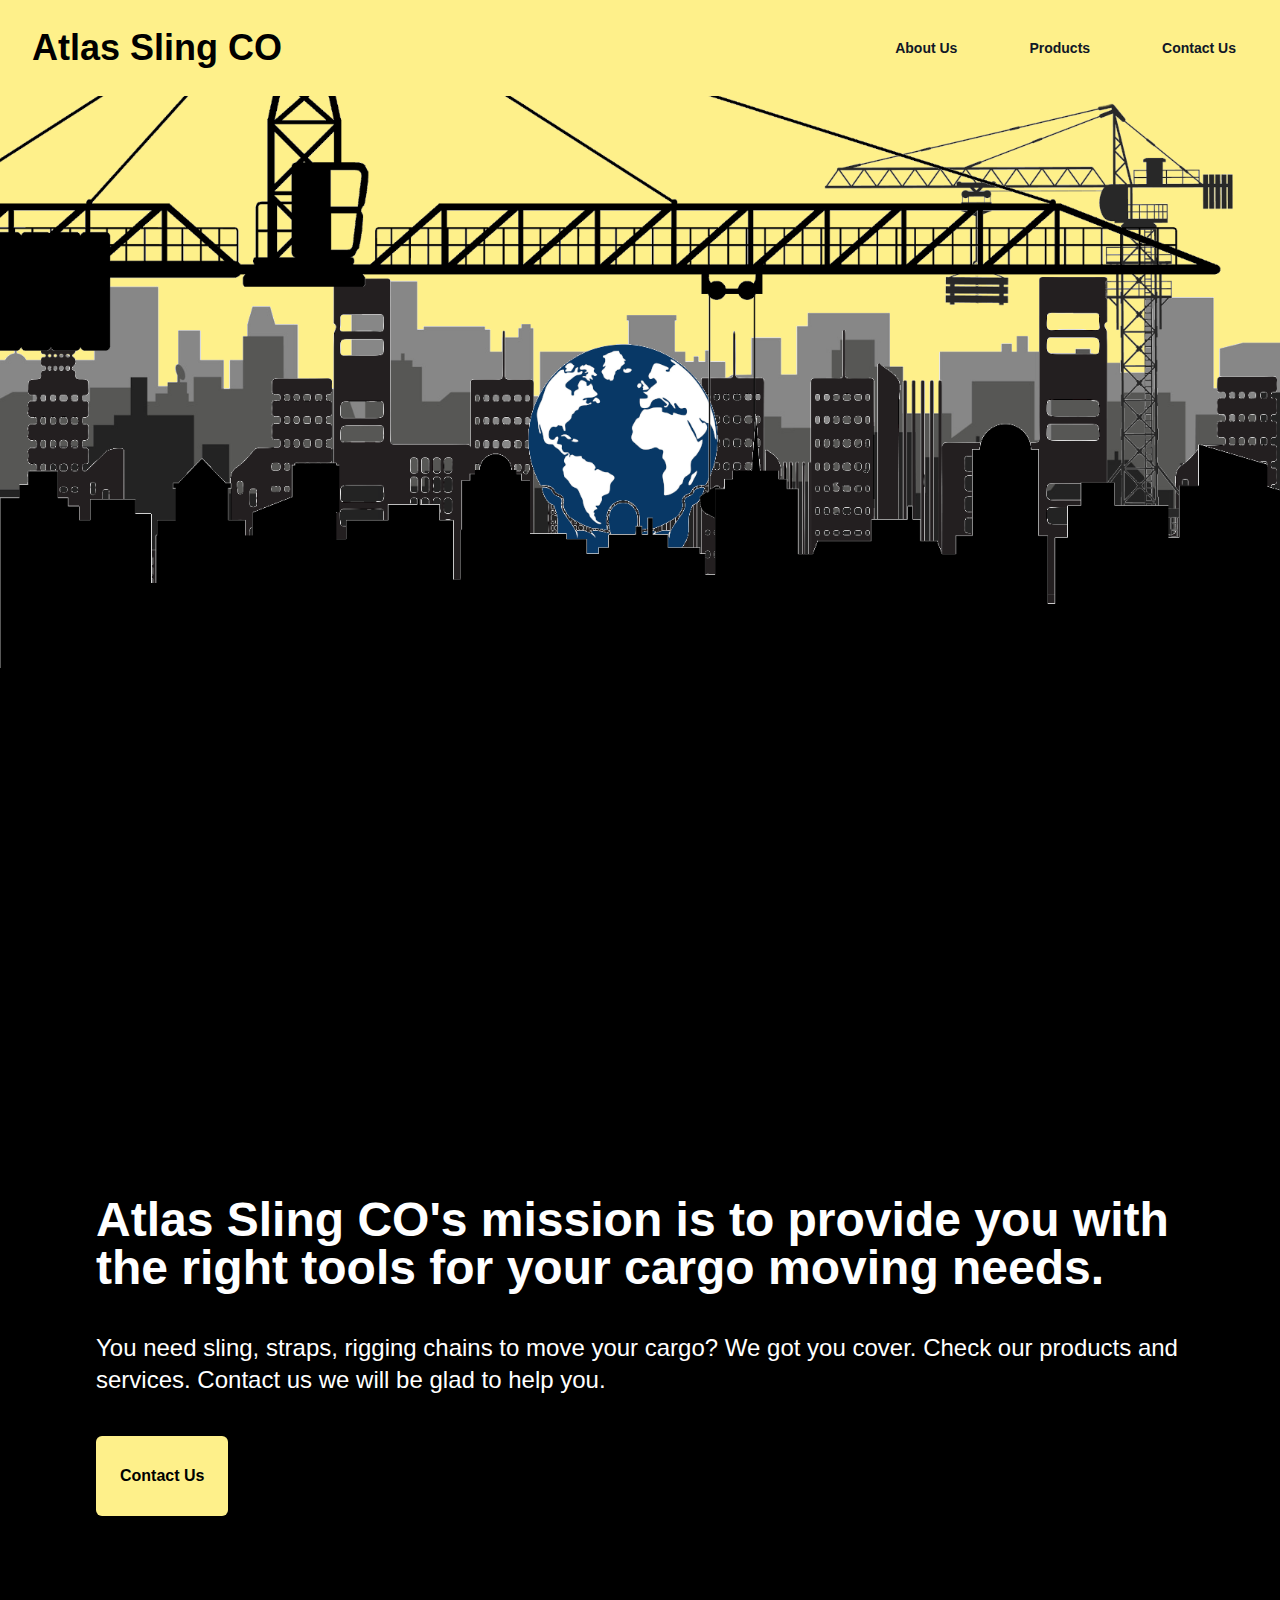
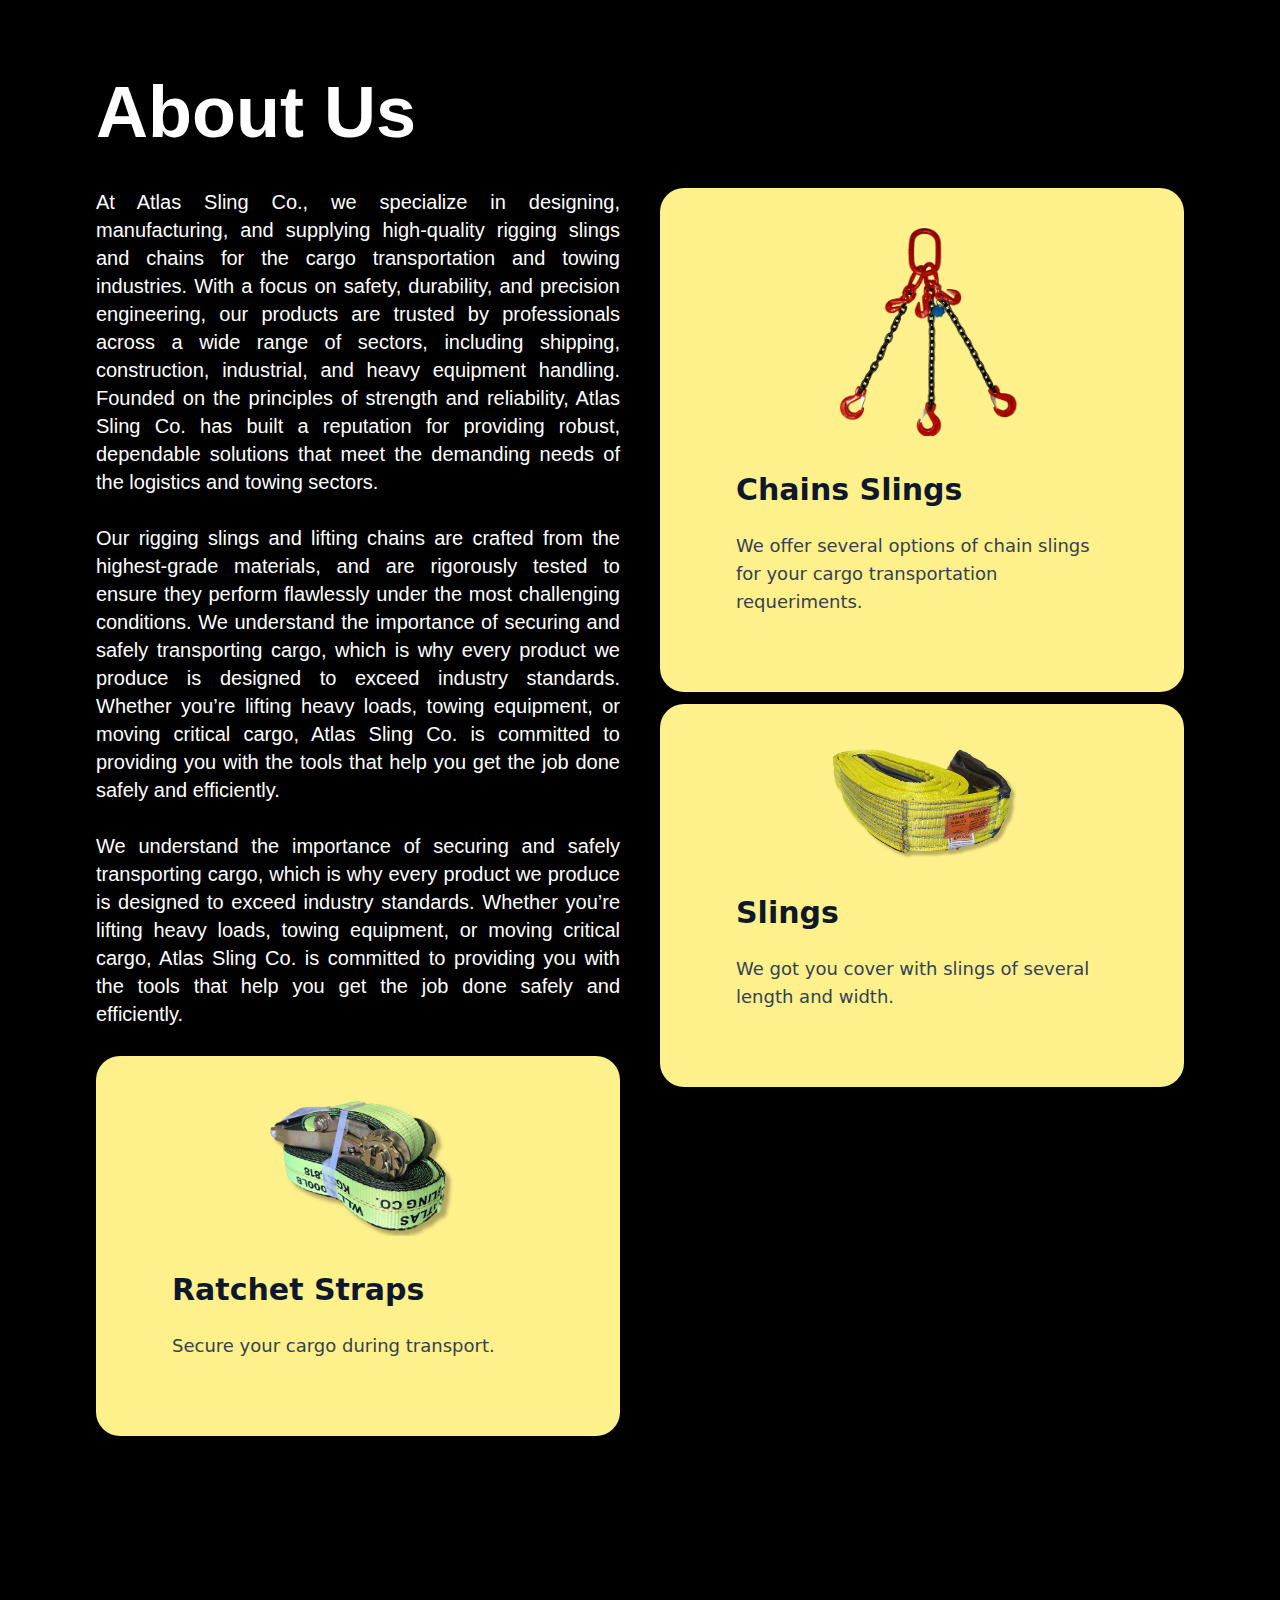
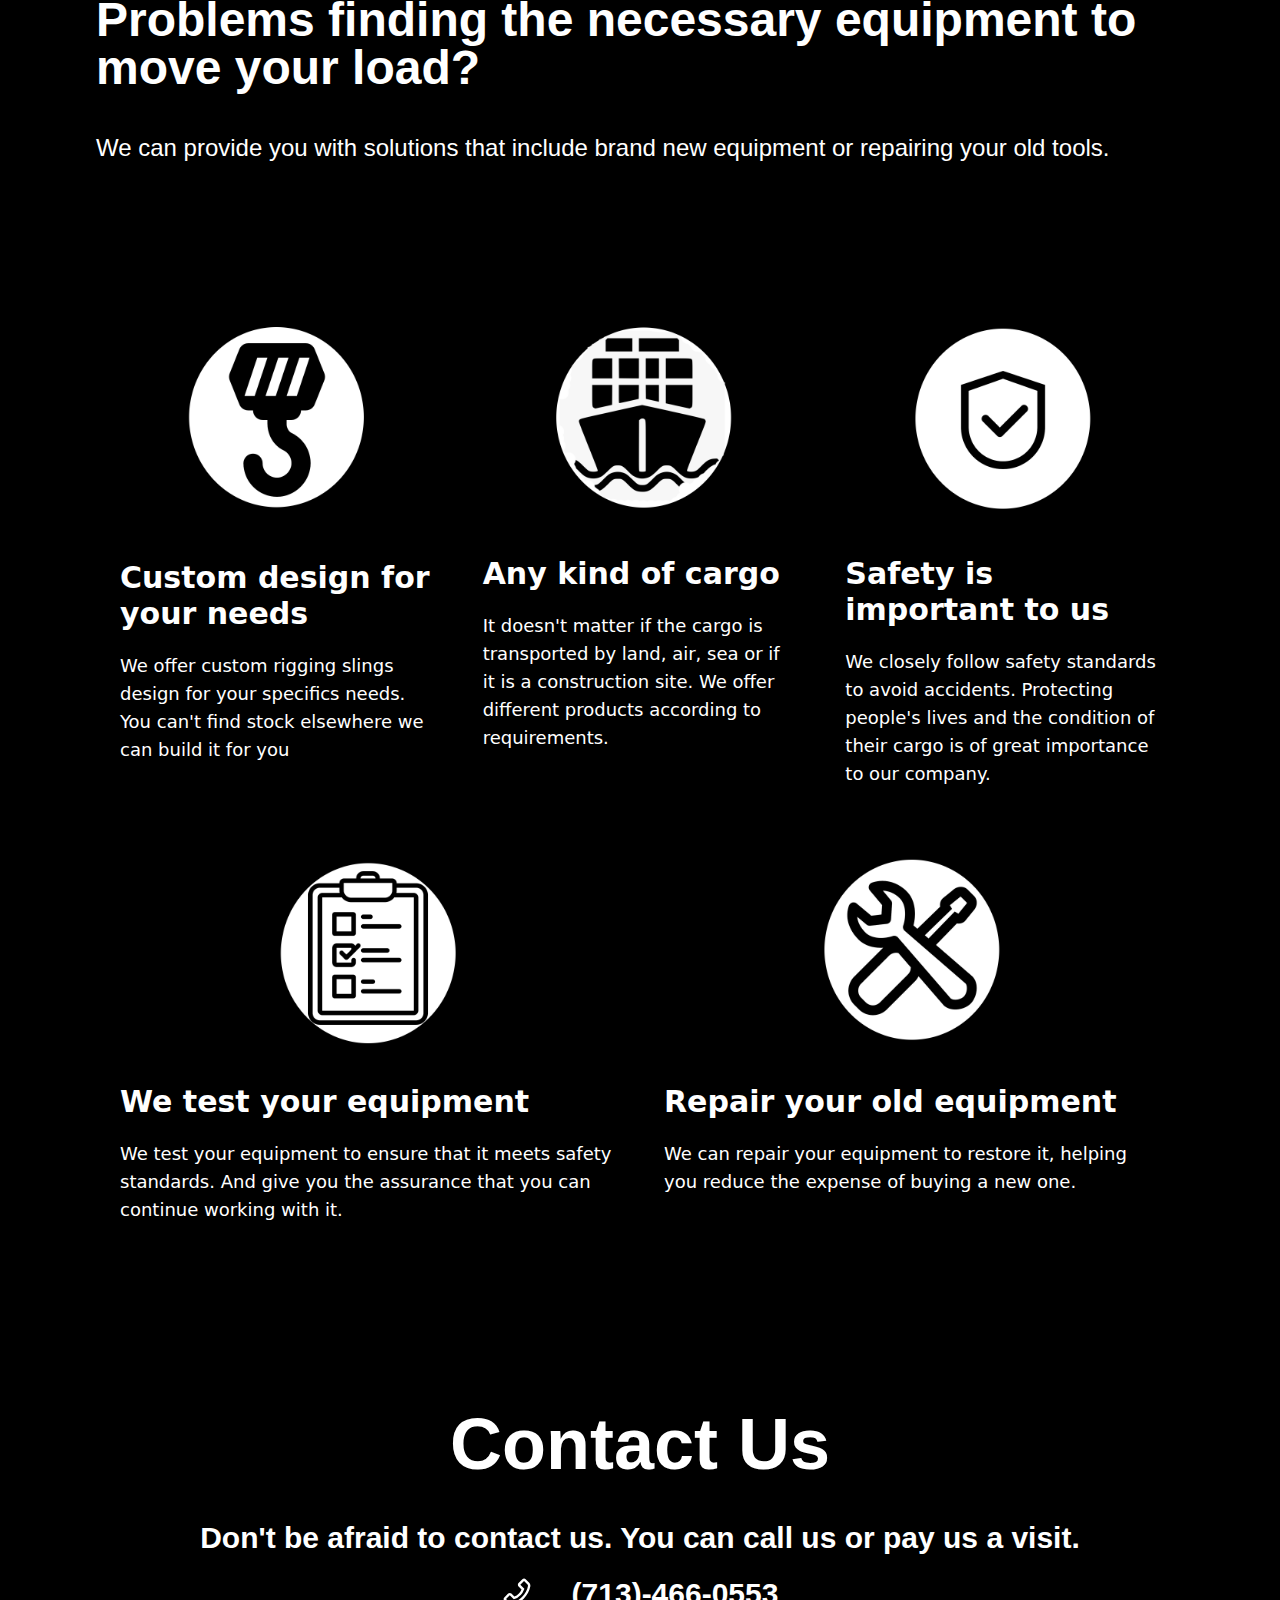
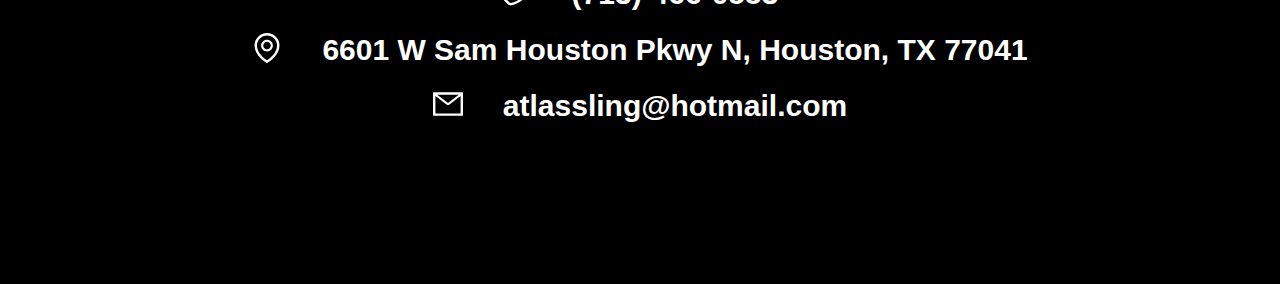
==== commit c27a2f7f: "Updated responsive" ====
--- a/index.html
+++ b/index.html
@@ -1 +1 @@
-<!DOCTYPE html><html lang="en"><head><meta charSet="utf-8"/><meta name="viewport" content="width=device-width, initial-scale=1"/><link rel="preload" href="/_next/static/media/4473ecc91f70f139-s.p.woff" as="font" crossorigin="" type="font/woff"/><link rel="preload" href="/_next/static/media/463dafcda517f24f-s.p.woff" as="font" crossorigin="" type="font/woff"/><link rel="preload" as="image" href="./images/bg.png"/><link rel="preload" as="image" href="./images/buildings_skyline_2.png"/><link rel="preload" as="image" href="./images/buildings_skyline_1.png"/><link rel="preload" as="image" href="./images/crane_6.png"/><link rel="preload" as="image" href="./images/atlas_2.png"/><link rel="preload" as="image" href="./images/crane_5.png"/><link rel="preload" as="image" href="./images/buildings_skyline_3.png"/><link rel="stylesheet" href="/_next/static/css/008fc16288675b44.css" data-precedence="next"/><link rel="preload" as="script" fetchPriority="low" href="/_next/static/chunks/webpack-9f9d947a63484a6e.js"/><script src="/_next/static/chunks/4bd1b696-eab2ebe17ab24a6b.js" async=""></script><script src="/_next/static/chunks/517-4c42dfbd75c09569.js" async=""></script><script src="/_next/static/chunks/main-app-afe362e7373ab374.js" async=""></script><script src="/_next/static/chunks/c16f53c3-1a61701c419040c3.js" async=""></script><script src="/_next/static/chunks/352-aaffc1a1d4760750.js" async=""></script><script src="/_next/static/chunks/app/page-533d13697b20e1ba.js" async=""></script><meta name="next-size-adjust"/><title>Atlas Sling CO</title><meta name="description" content="We make sling and rigging chains to cover your cargot transportation needs."/><link rel="icon" href="/favicon.ico" type="image/x-icon" sizes="16x16"/><script src="/_next/static/chunks/polyfills-42372ed130431b0a.js" noModule=""></script></head><body class="__variable_1e4310 __variable_c3aa02 antialiased m-auto"><div class="bg-black space-y-0"><nav aria-label="Global" class="mx-auto flex max-w-10xl items-center justify-between p-6 lg:px-8 bg-yellow-200"><div class="flex lg:flex-1"><a href="#" class="-m-1.5 p-1.5"><span class="sr-only">Atlas Sling</span><div class="font-bold text-lg lg:text-4xl text-black">Atlas Sling CO</div></a></div><div class="flex lg:hidden"><button type="button" class="-m-2.5 inline-flex items-center justify-center rounded-md p-2.5 text-gray-700"><span class="sr-only">Open main menu</span><span role="img" aria-label="unordered-list" aria-hidden="true" class="anticon anticon-unordered-list size-6"><svg viewBox="64 64 896 896" focusable="false" data-icon="unordered-list" width="1em" height="1em" fill="currentColor" aria-hidden="true"><path d="M912 192H328c-4.4 0-8 3.6-8 8v56c0 4.4 3.6 8 8 8h584c4.4 0 8-3.6 8-8v-56c0-4.4-3.6-8-8-8zm0 284H328c-4.4 0-8 3.6-8 8v56c0 4.4 3.6 8 8 8h584c4.4 0 8-3.6 8-8v-56c0-4.4-3.6-8-8-8zm0 284H328c-4.4 0-8 3.6-8 8v56c0 4.4 3.6 8 8 8h584c4.4 0 8-3.6 8-8v-56c0-4.4-3.6-8-8-8zM104 228a56 56 0 10112 0 56 56 0 10-112 0zm0 284a56 56 0 10112 0 56 56 0 10-112 0zm0 284a56 56 0 10112 0 56 56 0 10-112 0z"></path></svg></span></button></div><div class="hidden lg:flex lg:gap-x-12"><a href="#" class="text-sm/6 font-semibold text-gray-900 rounded-3xl p-3 hover:text-white hover:bg-black">About Us</a><a href="#" class="text-sm/6 font-semibold text-gray-900 rounded-3xl p-3 hover:text-white hover:bg-black">Products</a><a href="#" class="text-sm/6 font-semibold text-gray-900 rounded-3xl p-3 hover:text-white hover:bg-black">Contact Us</a></div><span hidden="" style="position:fixed;top:1px;left:1px;width:1px;height:0;padding:0;margin:-1px;overflow:hidden;clip:rect(0, 0, 0, 0);white-space:nowrap;border-width:0;display:none"></span></nav><div class="parallax relative mx-auto flex  items-center justify-center p-2 lg:p-6 lg:px-8 pointer-events-none"><img class="absolute top-0 left-0 w-full" src="./images/bg.png" style="margin-top:0px"/><img class="absolute top-0 left-0 w-full" src="./images/buildings_skyline_2.png" style="margin-top:0px"/><img class="absolute top-0 left-0 w-full" src="./images/buildings_skyline_1.png"/><img class="absolute top-0 left-0 w-full" src="./images/crane_6.png" style="margin-top:0px"/><img class="absolute top-0 left-0 w-full" src="./images/atlas_2.png" style="margin-top:0px"/><img class="absolute top-0 left-0 w-full" src="./images/crane_5.png" style="margin-top:0px"/><img class="absolute top-0 left-0 w-full" src="./images/buildings_skyline_3.png"/></div><div class="relative px-2 lg:px-24 bg-black lg:pt-10 z-20"><div class="flex-auto text-xl lg:text-5xl font-bold mb-10 text-white mt-40">Atlas Sling CO&#x27;s mission is to provide you with the right tools for your cargo moving needs.</div><div class="flex-auto text-lg lg:text-2xl font-medium mb-10 text-white mt-5">You need sling, straps, rigging chains to move your cargo? We got you cover. Check our products and services. Contact us we will be glad to help you.</div><div class="flex space-x-10"><button class="h-10 lg:h-20 px-6 font-semibold rounded-md bg-yellow-200 text-black" type="submit">Contact Us</button></div><div class="flex-auto text-3xl lg:text-7xl font-bold mb-10 text-white mt-40">About Us</div><div class="grid grid-cols-1 lg:grid-cols-2 gap-10"><div class=""><p class="flex-auto text-justify text-lg lg:text-xl text-white">At Atlas Sling Co., we specialize in designing, manufacturing, and supplying high-quality rigging slings and chains for the cargo transportation and towing industries. With a focus on safety, durability, and precision engineering, our products are trusted by professionals across a wide range of sectors, including shipping, construction, industrial, and heavy equipment handling. Founded on the principles of strength and reliability, Atlas Sling Co. has built a reputation for providing robust, dependable solutions that meet the demanding needs of the logistics and towing sectors.<br/><br/></p><p class="flex-auto text-justify text-lg lg:text-xl text-white">Our rigging slings and lifting chains are crafted from the highest-grade materials, and are rigorously tested to ensure they perform flawlessly under the most challenging conditions. We understand the importance of securing and safely transporting cargo, which is why every product we produce is designed to exceed industry standards. Whether you’re lifting heavy loads, towing equipment, or moving critical cargo, Atlas Sling Co. is committed to providing you with the tools that help you get the job done safely and efficiently.<br/><br/></p><p class="flex-auto text-justify text-lg lg:text-xl text-white">We understand the importance of securing and safely transporting cargo, which is why every product we produce is designed to exceed industry standards. Whether you’re lifting heavy loads, towing equipment, or moving critical cargo, Atlas Sling Co. is committed to providing you with the tools that help you get the job done safely and efficiently.<br/><br/></p><div class="flex-none font-sans bg-yellow-200 p-5 lg:p-10 rounded-3xl justify-center"><div class="flex-none w-48 relative mx-auto"><img src="./images/as_handler.png" alt="" class="w-full h-full object-cover" loading="lazy"/></div><form class="flex-auto p-1 lg:p-6"><div class="flex flex-wrap p-3"><h1 class="flex-auto text-3xl font-bold text-slate-900">Ratchet Straps</h1></div><p class="text-lg text-slate-700 p-3">We offer several options of chain slings for your cargo transportation requeriments.</p><div class="flex-auto flex space-x-4 mx-auto justify-center"><button class="h-10 px-6 font-semibold rounded-md bg-black text-white" type="submit">See more</button></div></form></div></div><div class="flex-wrap space-y-3"><div class="flex-none font-sans bg-yellow-200 p-5 lg:p-10 rounded-3xl justify-center"><div class="flex-none w-48 relative mx-auto"><img src="./images/chain_sling.png" alt="" class="w-full h-full object-cover" loading="lazy"/></div><form class="flex-auto p-1 lg:p-6"><div class="flex flex-wrap p-3"><h1 class="flex-auto text-3xl font-bold text-slate-900">Chains Slings</h1></div><p class="text-lg text-slate-700 p-3">We offer several options of chain slings for your cargo transportation requeriments.</p><div class="flex-auto flex space-x-4 mx-auto justify-center"><button class="h-10 px-6 font-semibold rounded-md bg-black text-white" type="submit">See more</button></div></form></div><div class="flex-none font-sans bg-yellow-200 p-5 lg:p-10 rounded-3xl justify-center"><div class="flex-none w-48 relative mx-auto"><img src="./images/as_strap.png" alt="" class="w-full h-full object-cover" loading="lazy"/></div><form class="flex-auto p-1 lg:p-6"><div class="flex flex-wrap p-3"><h1 class="flex-auto text-3xl font-bold text-slate-900">Slings</h1></div><p class="text-lg text-slate-700 p-3">We got you cover with nylon sling of several length and width.</p><div class="flex-auto flex space-x-4 mx-auto justify-center"><button class="h-10 px-6 font-semibold rounded-md bg-black text-white" type="submit">See more</button></div></form></div></div></div><div class="flex-auto text-xl lg:text-5xl font-bold mb-10 text-white mt-40">Problems finding the necessary equipment to move your load?</div><div class="flex-auto text-lg lg:text-2xl font-medium mb-10 text-white mt-5">We can provide you with solutions that include brand new equipment or repairing your old tools.</div><div class="grid grid-cols-1 lg:grid-cols-3 mt-40"><div class="flex-none font-sans justify-center"><div class="flex-none w-48 relative mx-auto"><img src="./images/hook_icon.png" alt="" class="w-full h-full object-cover" loading="lazy"/></div><div class="flex-auto p-2 lg:p-6"><div class="flex flex-wrap p-3"><h1 class="flex-auto text-xl lg:text-3xl font-bold text-white">Custom design for your needs</h1></div><p class="text-lg text-white p-3">We offer custom rigging slings design for your specifics needs. You can&#x27;t find stock elsewhere we can build it for you</p></div></div><div class="flex-none font-sans justify-center"><div class="flex-none w-48 relative mx-auto"><img src="./images/cargo_icon.png" alt="" class="w-full h-full object-cover" loading="lazy"/></div><div class="flex-auto p-2 lg:p-6"><div class="flex flex-wrap p-3"><h1 class="flex-auto text-xl lg:text-3xl font-bold text-white">Any kind of cargo</h1></div><p class="text-lg text-white p-3">It doesn&#x27;t matter if the cargo is transported by land, air, sea or if it is a construction site. We offer different products according to requirements.</p></div></div><div class="flex-none font-sans justify-center"><div class="flex-none w-48 relative mx-auto"><img src="./images/safety_icon.png" alt="" class="w-full h-full object-cover" loading="lazy"/></div><div class="flex-auto p-2 lg:p-6"><div class="flex flex-wrap p-3"><h1 class="flex-auto text-xl lg:text-3xl font-bold text-white">Safety is important to us</h1></div><p class="text-lg text-white p-3">We closely follow safety standards to avoid accidents. Protecting people&#x27;s lives and the condition of their cargo is of great importance to our company.</p></div></div></div><div class="grid grid-cols-1 lg:grid-cols-2 mt-10"><div class="flex-none font-sans justify-center"><div class="flex-none w-48 relative mx-auto"><img src="./images/test_icon.png" alt="" class="w-full h-full object-cover" loading="lazy"/></div><div class="flex-auto p-2 lg:p-6"><div class="flex flex-wrap p-3"><h1 class="flex-auto text-xl lg:text-3xl font-bold text-white">We test your equipment</h1></div><p class="text-lg text-white p-3">We test your equipment to ensure that it meets safety standards. And give you the assurance that you can continue working with it.</p></div></div><div class="flex-none font-sans justify-center"><div class="flex-none w-48 relative mx-auto"><img src="./images/repair_icon.png" alt="" class="w-full h-full object-cover" loading="lazy"/></div><div class="flex-auto p-2 lg:p-6"><div class="flex flex-wrap p-3"><h1 class="flex-auto text-xl lg:text-3xl font-bold text-white">Repair your old equipment</h1></div><p class="text-lg text-white p-3">We can repair your equipment to restore it, helping you reduce the expense of buying a new one.</p></div></div></div><div class="flex-auto text-3xl lg:text-7xl font-bold mb-10 text-white mt-40 text-center">Contact Us</div><div class="flex-wrap space-y-5 pb-40"><div class="flex space-x-10 justify-center "><div class="text-lg lg:text-3xl text-white font-bold">Don&#x27;t be afraid to contact us. You can call us or pay us a visit.</div></div><div class="flex space-x-5 lg:space-x-10 lg:justify-center "><div class="text-lg lg:text-3xl text-white font-bold"><span role="img" aria-label="phone" class="anticon anticon-phone"><svg viewBox="64 64 896 896" focusable="false" data-icon="phone" width="1em" height="1em" fill="currentColor" aria-hidden="true"><path d="M877.1 238.7L770.6 132.3c-13-13-30.4-20.3-48.8-20.3s-35.8 7.2-48.8 20.3L558.3 246.8c-13 13-20.3 30.5-20.3 48.9 0 18.5 7.2 35.8 20.3 48.9l89.6 89.7a405.46 405.46 0 01-86.4 127.3c-36.7 36.9-79.6 66-127.2 86.6l-89.6-89.7c-13-13-30.4-20.3-48.8-20.3a68.2 68.2 0 00-48.8 20.3L132.3 673c-13 13-20.3 30.5-20.3 48.9 0 18.5 7.2 35.8 20.3 48.9l106.4 106.4c22.2 22.2 52.8 34.9 84.2 34.9 6.5 0 12.8-.5 19.2-1.6 132.4-21.8 263.8-92.3 369.9-198.3C818 606 888.4 474.6 910.4 342.1c6.3-37.6-6.3-76.3-33.3-103.4zm-37.6 91.5c-19.5 117.9-82.9 235.5-178.4 331s-213 158.9-330.9 178.4c-14.8 2.5-30-2.5-40.8-13.2L184.9 721.9 295.7 611l119.8 120 .9.9 21.6-8a481.29 481.29 0 00285.7-285.8l8-21.6-120.8-120.7 110.8-110.9 104.5 104.5c10.8 10.8 15.8 26 13.3 40.8z"></path></svg></span></div><div class="text-lg lg:text-3xl text-white font-bold">(713)-466-0553</div></div><div class="flex space-x-5 lg:space-x-10 lg:justify-center"><div class="text-lg lg:text-3xl text-white font-bold"><span role="img" aria-label="environment" class="anticon anticon-environment"><svg viewBox="64 64 896 896" focusable="false" data-icon="environment" width="1em" height="1em" fill="currentColor" aria-hidden="true"><path d="M854.6 289.1a362.49 362.49 0 00-79.9-115.7 370.83 370.83 0 00-118.2-77.8C610.7 76.6 562.1 67 512 67c-50.1 0-98.7 9.6-144.5 28.5-44.3 18.3-84 44.5-118.2 77.8A363.6 363.6 0 00169.4 289c-19.5 45-29.4 92.8-29.4 142 0 70.6 16.9 140.9 50.1 208.7 26.7 54.5 64 107.6 111 158.1 80.3 86.2 164.5 138.9 188.4 153a43.9 43.9 0 0022.4 6.1c7.8 0 15.5-2 22.4-6.1 23.9-14.1 108.1-66.8 188.4-153 47-50.4 84.3-103.6 111-158.1C867.1 572 884 501.8 884 431.1c0-49.2-9.9-97-29.4-142zM512 880.2c-65.9-41.9-300-207.8-300-449.1 0-77.9 31.1-151.1 87.6-206.3C356.3 169.5 431.7 139 512 139s155.7 30.5 212.4 85.9C780.9 280 812 353.2 812 431.1c0 241.3-234.1 407.2-300 449.1zm0-617.2c-97.2 0-176 78.8-176 176s78.8 176 176 176 176-78.8 176-176-78.8-176-176-176zm79.2 255.2A111.6 111.6 0 01512 551c-29.9 0-58-11.7-79.2-32.8A111.6 111.6 0 01400 439c0-29.9 11.7-58 32.8-79.2C454 338.6 482.1 327 512 327c29.9 0 58 11.6 79.2 32.8C612.4 381 624 409.1 624 439c0 29.9-11.6 58-32.8 79.2z"></path></svg></span></div><div class="text-lg lg:text-3xl text-white font-bold">6601 W Sam Houston Pkwy N, Houston, TX 77041</div></div><div class="flex space-x-5 lg:space-x-10 lg:justify-center"><div class="text-lg lg:text-3xl text-white font-bold"><span role="img" aria-label="mail" class="anticon anticon-mail"><svg viewBox="64 64 896 896" focusable="false" data-icon="mail" width="1em" height="1em" fill="currentColor" aria-hidden="true"><path d="M928 160H96c-17.7 0-32 14.3-32 32v640c0 17.7 14.3 32 32 32h832c17.7 0 32-14.3 32-32V192c0-17.7-14.3-32-32-32zm-40 110.8V792H136V270.8l-27.6-21.5 39.3-50.5 42.8 33.3h643.1l42.8-33.3 39.3 50.5-27.7 21.5zM833.6 232L512 482 190.4 232l-42.8-33.3-39.3 50.5 27.6 21.5 341.6 265.6a55.99 55.99 0 0068.7 0L888 270.8l27.6-21.5-39.3-50.5-42.7 33.2z"></path></svg></span></div><div class="text-lg lg:text-3xl text-white font-bold">atlassling@hotmail.com</div></div></div></div></div><script src="/_next/static/chunks/webpack-9f9d947a63484a6e.js" async=""></script><script>(self.__next_f=self.__next_f||[]).push([0])</script><script>self.__next_f.push([1,"4:\"$Sreact.fragment\"\n5:I[5244,[],\"\"]\n6:I[3866,[],\"\"]\n7:I[7033,[],\"ClientPageRoot\"]\n8:I[9809,[\"545\",\"static/chunks/c16f53c3-1a61701c419040c3.js\",\"352\",\"static/chunks/352-aaffc1a1d4760750.js\",\"974\",\"static/chunks/app/page-533d13697b20e1ba.js\"],\"default\"]\nb:I[6213,[],\"OutletBoundary\"]\nd:I[6213,[],\"MetadataBoundary\"]\nf:I[6213,[],\"ViewportBoundary\"]\n11:I[4835,[],\"\"]\n1:HL[\"/_next/static/media/4473ecc91f70f139-s.p.woff\",\"font\",{\"crossOrigin\":\"\",\"type\":\"font/woff\"}]\n2:HL[\"/_next/static/media/463dafcda517f24f-s.p.woff\",\"font\",{\"crossOrigin\":\"\",\"type\":\"font/woff\"}]\n3:HL[\"/_next/static/css/008fc16288675b44.css\",\"style\"]\n"])</script><script>self.__next_f.push([1,"0:{\"P\":null,\"b\":\"WTzHyINM-1orW9yqoiV2q\",\"p\":\"\",\"c\":[\"\",\"\"],\"i\":false,\"f\":[[[\"\",{\"children\":[\"__PAGE__\",{}]},\"$undefined\",\"$undefined\",true],[\"\",[\"$\",\"$4\",\"c\",{\"children\":[[[\"$\",\"link\",\"0\",{\"rel\":\"stylesheet\",\"href\":\"/_next/static/css/008fc16288675b44.css\",\"precedence\":\"next\",\"crossOrigin\":\"$undefined\",\"nonce\":\"$undefined\"}]],[\"$\",\"html\",null,{\"lang\":\"en\",\"children\":[\"$\",\"body\",null,{\"className\":\"__variable_1e4310 __variable_c3aa02 antialiased m-auto\",\"children\":[\"$\",\"$L5\",null,{\"parallelRouterKey\":\"children\",\"segmentPath\":[\"children\"],\"error\":\"$undefined\",\"errorStyles\":\"$undefined\",\"errorScripts\":\"$undefined\",\"template\":[\"$\",\"$L6\",null,{}],\"templateStyles\":\"$undefined\",\"templateScripts\":\"$undefined\",\"notFound\":[[\"$\",\"title\",null,{\"children\":\"404: This page could not be found.\"}],[\"$\",\"div\",null,{\"style\":{\"fontFamily\":\"system-ui,\\\"Segoe UI\\\",Roboto,Helvetica,Arial,sans-serif,\\\"Apple Color Emoji\\\",\\\"Segoe UI Emoji\\\"\",\"height\":\"100vh\",\"textAlign\":\"center\",\"display\":\"flex\",\"flexDirection\":\"column\",\"alignItems\":\"center\",\"justifyContent\":\"center\"},\"children\":[\"$\",\"div\",null,{\"children\":[[\"$\",\"style\",null,{\"dangerouslySetInnerHTML\":{\"__html\":\"body{color:#000;background:#fff;margin:0}.next-error-h1{border-right:1px solid rgba(0,0,0,.3)}@media (prefers-color-scheme:dark){body{color:#fff;background:#000}.next-error-h1{border-right:1px solid rgba(255,255,255,.3)}}\"}}],[\"$\",\"h1\",null,{\"className\":\"next-error-h1\",\"style\":{\"display\":\"inline-block\",\"margin\":\"0 20px 0 0\",\"padding\":\"0 23px 0 0\",\"fontSize\":24,\"fontWeight\":500,\"verticalAlign\":\"top\",\"lineHeight\":\"49px\"},\"children\":\"404\"}],[\"$\",\"div\",null,{\"style\":{\"display\":\"inline-block\"},\"children\":[\"$\",\"h2\",null,{\"style\":{\"fontSize\":14,\"fontWeight\":400,\"lineHeight\":\"49px\",\"margin\":0},\"children\":\"This page could not be found.\"}]}]]}]}]],\"notFoundStyles\":[]}]}]}]]}],{\"children\":[\"__PAGE__\",[\"$\",\"$4\",\"c\",{\"children\":[[\"$\",\"$L7\",null,{\"Component\":\"$8\",\"searchParams\":{},\"params\":{},\"promises\":[\"$@9\",\"$@a\"]}],null,[\"$\",\"$Lb\",null,{\"children\":\"$Lc\"}]]}],{},null]},null],[\"$\",\"$4\",\"h\",{\"children\":[null,[\"$\",\"$4\",\"QUfXEtXpZ4cUQtSNC6SvJ\",{\"children\":[[\"$\",\"$Ld\",null,{\"children\":\"$Le\"}],[\"$\",\"$Lf\",null,{\"children\":\"$L10\"}],[\"$\",\"meta\",null,{\"name\":\"next-size-adjust\"}]]}]]}]]],\"m\":\"$undefined\",\"G\":[\"$11\",\"$undefined\"],\"s\":false,\"S\":true}\n"])</script><script>self.__next_f.push([1,"9:{}\na:{}\n"])</script><script>self.__next_f.push([1,"10:[[\"$\",\"meta\",\"0\",{\"name\":\"viewport\",\"content\":\"width=device-width, initial-scale=1\"}]]\ne:[[\"$\",\"meta\",\"0\",{\"charSet\":\"utf-8\"}],[\"$\",\"title\",\"1\",{\"children\":\"Atlas Sling CO\"}],[\"$\",\"meta\",\"2\",{\"name\":\"description\",\"content\":\"We make sling and rigging chains to cover your cargot transportation needs.\"}],[\"$\",\"link\",\"3\",{\"rel\":\"icon\",\"href\":\"/favicon.ico\",\"type\":\"image/x-icon\",\"sizes\":\"16x16\"}]]\n"])</script><script>self.__next_f.push([1,"c:null\n"])</script></body></html>+<!DOCTYPE html><html lang="en"><head><meta charSet="utf-8"/><meta name="viewport" content="width=device-width, initial-scale=1"/><link rel="preload" href="/_next/static/media/4473ecc91f70f139-s.p.woff" as="font" crossorigin="" type="font/woff"/><link rel="preload" href="/_next/static/media/463dafcda517f24f-s.p.woff" as="font" crossorigin="" type="font/woff"/><link rel="preload" as="image" href="./images/bg.png"/><link rel="preload" as="image" href="./images/buildings_skyline_2.png"/><link rel="preload" as="image" href="./images/buildings_skyline_1.png"/><link rel="preload" as="image" href="./images/crane_6.png"/><link rel="preload" as="image" href="./images/atlas_2.png"/><link rel="preload" as="image" href="./images/crane_5.png"/><link rel="preload" as="image" href="./images/buildings_skyline_3.png"/><link rel="stylesheet" href="/_next/static/css/6cc41cbb23fff7c5.css" data-precedence="next"/><link rel="preload" as="script" fetchPriority="low" href="/_next/static/chunks/webpack-9f9d947a63484a6e.js"/><script src="/_next/static/chunks/4bd1b696-eab2ebe17ab24a6b.js" async=""></script><script src="/_next/static/chunks/517-4c42dfbd75c09569.js" async=""></script><script src="/_next/static/chunks/main-app-afe362e7373ab374.js" async=""></script><script src="/_next/static/chunks/c16f53c3-1a61701c419040c3.js" async=""></script><script src="/_next/static/chunks/352-aaffc1a1d4760750.js" async=""></script><script src="/_next/static/chunks/app/page-5133eab752ddd84f.js" async=""></script><meta name="next-size-adjust"/><title>Atlas Sling CO</title><meta name="description" content="We make sling and rigging chains to cover your cargot transportation needs."/><link rel="icon" href="/favicon.ico" type="image/x-icon" sizes="16x16"/><script src="/_next/static/chunks/polyfills-42372ed130431b0a.js" noModule=""></script></head><body class="__variable_1e4310 __variable_c3aa02 antialiased m-auto"><div class="bg-black space-y-0"><nav aria-label="Global" class="mx-auto flex max-w-10xl items-center justify-between p-6 lg:px-8 bg-yellow-200"><div class="flex lg:flex-1"><a href="#" class="-m-1.5 p-1.5"><span class="sr-only">Atlas Sling</span><div class="font-bold text-lg lg:text-4xl text-black">Atlas Sling CO</div></a></div><div class="flex lg:hidden"><button type="button" class="-m-2.5 inline-flex items-center justify-center rounded-md p-2.5 text-gray-700"><span class="sr-only">Open main menu</span><span role="img" aria-label="unordered-list" aria-hidden="true" class="anticon anticon-unordered-list size-6"><svg viewBox="64 64 896 896" focusable="false" data-icon="unordered-list" width="1em" height="1em" fill="currentColor" aria-hidden="true"><path d="M912 192H328c-4.4 0-8 3.6-8 8v56c0 4.4 3.6 8 8 8h584c4.4 0 8-3.6 8-8v-56c0-4.4-3.6-8-8-8zm0 284H328c-4.4 0-8 3.6-8 8v56c0 4.4 3.6 8 8 8h584c4.4 0 8-3.6 8-8v-56c0-4.4-3.6-8-8-8zm0 284H328c-4.4 0-8 3.6-8 8v56c0 4.4 3.6 8 8 8h584c4.4 0 8-3.6 8-8v-56c0-4.4-3.6-8-8-8zM104 228a56 56 0 10112 0 56 56 0 10-112 0zm0 284a56 56 0 10112 0 56 56 0 10-112 0zm0 284a56 56 0 10112 0 56 56 0 10-112 0z"></path></svg></span></button></div><div class="hidden lg:flex lg:gap-x-12"><a href="#" class="text-sm/6 font-semibold text-gray-900 rounded-3xl p-3 hover:text-white hover:bg-black">About Us</a><a href="#" class="text-sm/6 font-semibold text-gray-900 rounded-3xl p-3 hover:text-white hover:bg-black">Products</a><a href="#" class="text-sm/6 font-semibold text-gray-900 rounded-3xl p-3 hover:text-white hover:bg-black">Contact Us</a></div><span hidden="" style="position:fixed;top:1px;left:1px;width:1px;height:0;padding:0;margin:-1px;overflow:hidden;clip:rect(0, 0, 0, 0);white-space:nowrap;border-width:0;display:none"></span></nav><div class="parallax relative mx-auto flex  items-center justify-center p-2 lg:p-6 lg:px-8 pointer-events-none lg:h-screen"><img class="absolute top-0 left-0 w-full" src="./images/bg.png" style="margin-top:0px"/><img class="absolute top-0 left-0 w-full" src="./images/buildings_skyline_2.png" style="margin-top:0px"/><img class="absolute top-0 left-0 w-full" src="./images/buildings_skyline_1.png"/><img class="absolute top-0 left-0 w-full" src="./images/crane_6.png" style="margin-top:0px"/><img class="absolute top-0 left-0 w-full" src="./images/atlas_2.png" style="margin-top:0px"/><img class="absolute top-0 left-0 w-full" src="./images/crane_5.png" style="margin-top:0px"/><img class="absolute top-0 left-0 w-full" src="./images/buildings_skyline_3.png"/></div><div class="relative px-2 lg:px-24 bg-black lg:pt-10 z-20"><div class="flex-auto text-xl lg:text-5xl font-bold mb-10 text-white mt-40">Atlas Sling CO&#x27;s mission is to provide you with the right tools for your cargo moving needs.</div><div class="flex-auto text-lg lg:text-2xl font-medium mb-10 text-white mt-5">You need sling, straps, rigging chains to move your cargo? We got you cover. Check our products and services. Contact us we will be glad to help you.</div><div class="flex space-x-10"><button class="h-10 lg:h-20 px-6 font-semibold rounded-md bg-yellow-200 text-black" type="submit">Contact Us</button></div><div class="flex-auto text-3xl lg:text-7xl font-bold mb-10 text-white mt-40">About Us</div><div class="grid grid-cols-1 lg:grid-cols-2 gap-10"><div class=""><p class="flex-auto text-justify text-lg lg:text-xl text-white">At Atlas Sling Co., we specialize in designing, manufacturing, and supplying high-quality rigging slings and chains for the cargo transportation and towing industries. With a focus on safety, durability, and precision engineering, our products are trusted by professionals across a wide range of sectors, including shipping, construction, industrial, and heavy equipment handling. Founded on the principles of strength and reliability, Atlas Sling Co. has built a reputation for providing robust, dependable solutions that meet the demanding needs of the logistics and towing sectors.<br/><br/></p><p class="flex-auto text-justify text-lg lg:text-xl text-white">Our rigging slings and lifting chains are crafted from the highest-grade materials, and are rigorously tested to ensure they perform flawlessly under the most challenging conditions. We understand the importance of securing and safely transporting cargo, which is why every product we produce is designed to exceed industry standards. Whether you’re lifting heavy loads, towing equipment, or moving critical cargo, Atlas Sling Co. is committed to providing you with the tools that help you get the job done safely and efficiently.<br/><br/></p><p class="flex-auto text-justify text-lg lg:text-xl text-white">We understand the importance of securing and safely transporting cargo, which is why every product we produce is designed to exceed industry standards. Whether you’re lifting heavy loads, towing equipment, or moving critical cargo, Atlas Sling Co. is committed to providing you with the tools that help you get the job done safely and efficiently.<br/><br/></p><div class="flex-none font-sans bg-yellow-200 p-5 lg:p-10 rounded-3xl justify-center"><div class="flex-none w-48 relative mx-auto"><img src="./images/as_handler.png" alt="" class="w-full h-full object-cover" loading="lazy"/></div><form class="flex-auto p-1 lg:p-6"><div class="flex flex-wrap p-3"><h1 class="flex-auto text-3xl font-bold text-slate-900">Ratchet Straps</h1></div><p class="text-lg text-slate-700 p-3">Secure your cargo during transport.</p></form></div></div><div class="flex-wrap space-y-3"><div class="flex-none font-sans bg-yellow-200 p-5 lg:p-10 rounded-3xl justify-center"><div class="flex-none w-48 relative mx-auto"><img src="./images/chain_sling.png" alt="" class="w-full h-full object-cover" loading="lazy"/></div><form class="flex-auto p-1 lg:p-6"><div class="flex flex-wrap p-3"><h1 class="flex-auto text-3xl font-bold text-slate-900">Chains Slings</h1></div><p class="text-lg text-slate-700 p-3">We offer several options of chain slings for your cargo transportation requeriments.</p></form></div><div class="flex-none font-sans bg-yellow-200 p-5 lg:p-10 rounded-3xl justify-center"><div class="flex-none w-48 relative mx-auto"><img src="./images/as_strap.png" alt="" class="w-full h-full object-cover" loading="lazy"/></div><form class="flex-auto p-1 lg:p-6"><div class="flex flex-wrap p-3"><h1 class="flex-auto text-3xl font-bold text-slate-900">Slings</h1></div><p class="text-lg text-slate-700 p-3">We got you cover with slings of several length and width.</p></form></div></div></div><div class="flex-auto text-xl lg:text-5xl font-bold mb-10 text-white mt-40">Problems finding the necessary equipment to move your load?</div><div class="flex-auto text-lg lg:text-2xl font-medium mb-10 text-white mt-5">We can provide you with solutions that include brand new equipment or repairing your old tools.</div><div class="grid grid-cols-1 lg:grid-cols-3 mt-40 space-y-10 lg:space-y-0"><div class="flex-none font-sans justify-center"><div class="flex-none w-48 relative mx-auto"><img src="./images/hook_icon.png" alt="" class="w-full h-full object-cover" loading="lazy"/></div><div class="flex-auto p-2 lg:p-6 mt-5"><div class="flex flex-wrap"><h1 class="flex-auto text-xl lg:text-3xl font-bold text-white">Custom design for your needs</h1></div><p class="text-lg text-white mt-5">We offer custom rigging slings design for your specifics needs. You can&#x27;t find stock elsewhere we can build it for you</p></div></div><div class="flex-none font-sans justify-center space-y-4"><div class="flex-none w-48 relative mx-auto"><img src="./images/cargo_icon.png" alt="" class="w-full h-full object-cover" loading="lazy"/></div><div class="flex-auto lg:p-6 mt-5"><div class="flex flex-wrap"><h1 class="flex-auto text-xl lg:text-3xl font-bold text-white">Any kind of cargo</h1></div><p class="text-lg text-white mt-5">It doesn&#x27;t matter if the cargo is transported by land, air, sea or if it is a construction site. We offer different products according to requirements.</p></div></div><div class="flex-none font-sans justify-center space-y-4"><div class="flex-none w-48 relative mx-auto"><img src="./images/safety_icon.png" alt="" class="w-full h-full object-cover" loading="lazy"/></div><div class="flex-auto lg:p-6 mt-5"><div class="flex flex-wrap"><h1 class="flex-auto text-xl lg:text-3xl font-bold text-white">Safety is important to us</h1></div><p class="text-lg text-white mt-5">We closely follow safety standards to avoid accidents. Protecting people&#x27;s lives and the condition of their cargo is of great importance to our company.</p></div></div></div><div class="grid grid-cols-1 lg:grid-cols-2 space-y-10 lg:space-y-0 mt-10"><div class="flex-none font-sans justify-center space-y-4"><div class="flex-none w-48 relative mx-auto"><img src="./images/test_icon.png" alt="" class="w-full h-full object-cover" loading="lazy"/></div><div class="flex-auto lg:p-6 mt-5"><div class="flex flex-wrap"><h1 class="flex-auto text-xl lg:text-3xl font-bold text-white">We test your equipment</h1></div><p class="text-lg text-white mt-5">We test your equipment to ensure that it meets safety standards. And give you the assurance that you can continue working with it.</p></div></div><div class="flex-none font-sans justify-center space-y-4"><div class="flex-none w-48 relative mx-auto"><img src="./images/repair_icon.png" alt="" class="w-full h-full object-cover" loading="lazy"/></div><div class="flex-auto lg:p-6 mt-5"><div class="flex flex-wrap"><h1 class="flex-auto text-xl lg:text-3xl font-bold text-white">Repair your old equipment</h1></div><p class="text-lg text-white mt-5">We can repair your equipment to restore it, helping you reduce the expense of buying a new one.</p></div></div></div><div class="flex-auto text-3xl lg:text-7xl font-bold mb-10 text-white mt-40 text-center">Contact Us</div><div class="flex-wrap space-y-5 pb-40"><div class="flex space-x-10 justify-center "><div class="text-lg lg:text-3xl text-white font-bold">Don&#x27;t be afraid to contact us. You can call us or pay us a visit.</div></div><div class="flex space-x-5 lg:space-x-10 justify-start lg:justify-center "><div class="text-lg lg:text-3xl text-white font-bold"><span role="img" aria-label="phone" class="anticon anticon-phone"><svg viewBox="64 64 896 896" focusable="false" data-icon="phone" width="1em" height="1em" fill="currentColor" aria-hidden="true"><path d="M877.1 238.7L770.6 132.3c-13-13-30.4-20.3-48.8-20.3s-35.8 7.2-48.8 20.3L558.3 246.8c-13 13-20.3 30.5-20.3 48.9 0 18.5 7.2 35.8 20.3 48.9l89.6 89.7a405.46 405.46 0 01-86.4 127.3c-36.7 36.9-79.6 66-127.2 86.6l-89.6-89.7c-13-13-30.4-20.3-48.8-20.3a68.2 68.2 0 00-48.8 20.3L132.3 673c-13 13-20.3 30.5-20.3 48.9 0 18.5 7.2 35.8 20.3 48.9l106.4 106.4c22.2 22.2 52.8 34.9 84.2 34.9 6.5 0 12.8-.5 19.2-1.6 132.4-21.8 263.8-92.3 369.9-198.3C818 606 888.4 474.6 910.4 342.1c6.3-37.6-6.3-76.3-33.3-103.4zm-37.6 91.5c-19.5 117.9-82.9 235.5-178.4 331s-213 158.9-330.9 178.4c-14.8 2.5-30-2.5-40.8-13.2L184.9 721.9 295.7 611l119.8 120 .9.9 21.6-8a481.29 481.29 0 00285.7-285.8l8-21.6-120.8-120.7 110.8-110.9 104.5 104.5c10.8 10.8 15.8 26 13.3 40.8z"></path></svg></span></div><div class="text-lg lg:text-3xl text-white font-bold">(713)-466-0553</div></div><div class="flex space-x-5 lg:space-x-10 lg:justify-center"><div class="text-lg lg:text-3xl text-white font-bold"><span role="img" aria-label="environment" class="anticon anticon-environment"><svg viewBox="64 64 896 896" focusable="false" data-icon="environment" width="1em" height="1em" fill="currentColor" aria-hidden="true"><path d="M854.6 289.1a362.49 362.49 0 00-79.9-115.7 370.83 370.83 0 00-118.2-77.8C610.7 76.6 562.1 67 512 67c-50.1 0-98.7 9.6-144.5 28.5-44.3 18.3-84 44.5-118.2 77.8A363.6 363.6 0 00169.4 289c-19.5 45-29.4 92.8-29.4 142 0 70.6 16.9 140.9 50.1 208.7 26.7 54.5 64 107.6 111 158.1 80.3 86.2 164.5 138.9 188.4 153a43.9 43.9 0 0022.4 6.1c7.8 0 15.5-2 22.4-6.1 23.9-14.1 108.1-66.8 188.4-153 47-50.4 84.3-103.6 111-158.1C867.1 572 884 501.8 884 431.1c0-49.2-9.9-97-29.4-142zM512 880.2c-65.9-41.9-300-207.8-300-449.1 0-77.9 31.1-151.1 87.6-206.3C356.3 169.5 431.7 139 512 139s155.7 30.5 212.4 85.9C780.9 280 812 353.2 812 431.1c0 241.3-234.1 407.2-300 449.1zm0-617.2c-97.2 0-176 78.8-176 176s78.8 176 176 176 176-78.8 176-176-78.8-176-176-176zm79.2 255.2A111.6 111.6 0 01512 551c-29.9 0-58-11.7-79.2-32.8A111.6 111.6 0 01400 439c0-29.9 11.7-58 32.8-79.2C454 338.6 482.1 327 512 327c29.9 0 58 11.6 79.2 32.8C612.4 381 624 409.1 624 439c0 29.9-11.6 58-32.8 79.2z"></path></svg></span></div><div class="text-lg lg:text-3xl text-white font-bold">6601 W Sam Houston Pkwy N, Houston, TX 77041</div></div><div class="flex space-x-5 lg:space-x-10 lg:justify-center"><div class="text-lg lg:text-3xl text-white font-bold"><span role="img" aria-label="mail" class="anticon anticon-mail"><svg viewBox="64 64 896 896" focusable="false" data-icon="mail" width="1em" height="1em" fill="currentColor" aria-hidden="true"><path d="M928 160H96c-17.7 0-32 14.3-32 32v640c0 17.7 14.3 32 32 32h832c17.7 0 32-14.3 32-32V192c0-17.7-14.3-32-32-32zm-40 110.8V792H136V270.8l-27.6-21.5 39.3-50.5 42.8 33.3h643.1l42.8-33.3 39.3 50.5-27.7 21.5zM833.6 232L512 482 190.4 232l-42.8-33.3-39.3 50.5 27.6 21.5 341.6 265.6a55.99 55.99 0 0068.7 0L888 270.8l27.6-21.5-39.3-50.5-42.7 33.2z"></path></svg></span></div><div class="text-lg lg:text-3xl text-white font-bold">atlassling@hotmail.com</div></div></div></div></div><script src="/_next/static/chunks/webpack-9f9d947a63484a6e.js" async=""></script><script>(self.__next_f=self.__next_f||[]).push([0])</script><script>self.__next_f.push([1,"4:\"$Sreact.fragment\"\n5:I[5244,[],\"\"]\n6:I[3866,[],\"\"]\n7:I[7033,[],\"ClientPageRoot\"]\n8:I[9809,[\"545\",\"static/chunks/c16f53c3-1a61701c419040c3.js\",\"352\",\"static/chunks/352-aaffc1a1d4760750.js\",\"974\",\"static/chunks/app/page-5133eab752ddd84f.js\"],\"default\"]\nb:I[6213,[],\"OutletBoundary\"]\nd:I[6213,[],\"MetadataBoundary\"]\nf:I[6213,[],\"ViewportBoundary\"]\n11:I[4835,[],\"\"]\n1:HL[\"/_next/static/media/4473ecc91f70f139-s.p.woff\",\"font\",{\"crossOrigin\":\"\",\"type\":\"font/woff\"}]\n2:HL[\"/_next/static/media/463dafcda517f24f-s.p.woff\",\"font\",{\"crossOrigin\":\"\",\"type\":\"font/woff\"}]\n3:HL[\"/_next/static/css/6cc41cbb23fff7c5.css\",\"style\"]\n"])</script><script>self.__next_f.push([1,"0:{\"P\":null,\"b\":\"M8nf0bLFZnAFbfMT8mh3E\",\"p\":\"\",\"c\":[\"\",\"\"],\"i\":false,\"f\":[[[\"\",{\"children\":[\"__PAGE__\",{}]},\"$undefined\",\"$undefined\",true],[\"\",[\"$\",\"$4\",\"c\",{\"children\":[[[\"$\",\"link\",\"0\",{\"rel\":\"stylesheet\",\"href\":\"/_next/static/css/6cc41cbb23fff7c5.css\",\"precedence\":\"next\",\"crossOrigin\":\"$undefined\",\"nonce\":\"$undefined\"}]],[\"$\",\"html\",null,{\"lang\":\"en\",\"children\":[\"$\",\"body\",null,{\"className\":\"__variable_1e4310 __variable_c3aa02 antialiased m-auto\",\"children\":[\"$\",\"$L5\",null,{\"parallelRouterKey\":\"children\",\"segmentPath\":[\"children\"],\"error\":\"$undefined\",\"errorStyles\":\"$undefined\",\"errorScripts\":\"$undefined\",\"template\":[\"$\",\"$L6\",null,{}],\"templateStyles\":\"$undefined\",\"templateScripts\":\"$undefined\",\"notFound\":[[\"$\",\"title\",null,{\"children\":\"404: This page could not be found.\"}],[\"$\",\"div\",null,{\"style\":{\"fontFamily\":\"system-ui,\\\"Segoe UI\\\",Roboto,Helvetica,Arial,sans-serif,\\\"Apple Color Emoji\\\",\\\"Segoe UI Emoji\\\"\",\"height\":\"100vh\",\"textAlign\":\"center\",\"display\":\"flex\",\"flexDirection\":\"column\",\"alignItems\":\"center\",\"justifyContent\":\"center\"},\"children\":[\"$\",\"div\",null,{\"children\":[[\"$\",\"style\",null,{\"dangerouslySetInnerHTML\":{\"__html\":\"body{color:#000;background:#fff;margin:0}.next-error-h1{border-right:1px solid rgba(0,0,0,.3)}@media (prefers-color-scheme:dark){body{color:#fff;background:#000}.next-error-h1{border-right:1px solid rgba(255,255,255,.3)}}\"}}],[\"$\",\"h1\",null,{\"className\":\"next-error-h1\",\"style\":{\"display\":\"inline-block\",\"margin\":\"0 20px 0 0\",\"padding\":\"0 23px 0 0\",\"fontSize\":24,\"fontWeight\":500,\"verticalAlign\":\"top\",\"lineHeight\":\"49px\"},\"children\":\"404\"}],[\"$\",\"div\",null,{\"style\":{\"display\":\"inline-block\"},\"children\":[\"$\",\"h2\",null,{\"style\":{\"fontSize\":14,\"fontWeight\":400,\"lineHeight\":\"49px\",\"margin\":0},\"children\":\"This page could not be found.\"}]}]]}]}]],\"notFoundStyles\":[]}]}]}]]}],{\"children\":[\"__PAGE__\",[\"$\",\"$4\",\"c\",{\"children\":[[\"$\",\"$L7\",null,{\"Component\":\"$8\",\"searchParams\":{},\"params\":{},\"promises\":[\"$@9\",\"$@a\"]}],null,[\"$\",\"$Lb\",null,{\"children\":\"$Lc\"}]]}],{},null]},null],[\"$\",\"$4\",\"h\",{\"children\":[null,[\"$\",\"$4\",\"TCKpirrSVYbJOsXZ8FGyh\",{\"children\":[[\"$\",\"$Ld\",null,{\"children\":\"$Le\"}],[\"$\",\"$Lf\",null,{\"children\":\"$L10\"}],[\"$\",\"meta\",null,{\"name\":\"next-size-adjust\"}]]}]]}]]],\"m\":\"$undefined\",\"G\":[\"$11\",\"$undefined\"],\"s\":false,\"S\":true}\n"])</script><script>self.__next_f.push([1,"9:{}\na:{}\n"])</script><script>self.__next_f.push([1,"10:[[\"$\",\"meta\",\"0\",{\"name\":\"viewport\",\"content\":\"width=device-width, initial-scale=1\"}]]\ne:[[\"$\",\"meta\",\"0\",{\"charSet\":\"utf-8\"}],[\"$\",\"title\",\"1\",{\"children\":\"Atlas Sling CO\"}],[\"$\",\"meta\",\"2\",{\"name\":\"description\",\"content\":\"We make sling and rigging chains to cover your cargot transportation needs.\"}],[\"$\",\"link\",\"3\",{\"rel\":\"icon\",\"href\":\"/favicon.ico\",\"type\":\"image/x-icon\",\"sizes\":\"16x16\"}]]\n"])</script><script>self.__next_f.push([1,"c:null\n"])</script></body></html>--- a/_next/static/css/6cc41cbb23fff7c5.css
+++ b/_next/static/css/6cc41cbb23fff7c5.css
@@ -0,0 +1,3 @@
+@font-face{font-family:geistSans;src:url(/_next/static/media/4473ecc91f70f139-s.p.woff) format("woff");font-display:swap;font-weight:100 900}@font-face{font-family:geistSans Fallback;src:local("Arial");ascent-override:85.83%;descent-override:20.52%;line-gap-override:9.33%;size-adjust:107.19%}.__className_1e4310{font-family:geistSans,geistSans Fallback}.__variable_1e4310{--font-geist-sans:"geistSans","geistSans Fallback"}@font-face{font-family:geistMono;src:url(/_next/static/media/463dafcda517f24f-s.p.woff) format("woff");font-display:swap;font-weight:100 900}@font-face{font-family:geistMono Fallback;src:local("Arial");ascent-override:69.97%;descent-override:16.73%;line-gap-override:7.61%;size-adjust:131.49%}.__className_c3aa02{font-family:geistMono,geistMono Fallback}.__variable_c3aa02{--font-geist-mono:"geistMono","geistMono Fallback"}*,:after,:before{--tw-border-spacing-x:0;--tw-border-spacing-y:0;--tw-translate-x:0;--tw-translate-y:0;--tw-rotate:0;--tw-skew-x:0;--tw-skew-y:0;--tw-scale-x:1;--tw-scale-y:1;--tw-pan-x: ;--tw-pan-y: ;--tw-pinch-zoom: ;--tw-scroll-snap-strictness:proximity;--tw-gradient-from-position: ;--tw-gradient-via-position: ;--tw-gradient-to-position: ;--tw-ordinal: ;--tw-slashed-zero: ;--tw-numeric-figure: ;--tw-numeric-spacing: ;--tw-numeric-fraction: ;--tw-ring-inset: ;--tw-ring-offset-width:0px;--tw-ring-offset-color:#fff;--tw-ring-color:rgba(59,130,246,.5);--tw-ring-offset-shadow:0 0 #0000;--tw-ring-shadow:0 0 #0000;--tw-shadow:0 0 #0000;--tw-shadow-colored:0 0 #0000;--tw-blur: ;--tw-brightness: ;--tw-contrast: ;--tw-grayscale: ;--tw-hue-rotate: ;--tw-invert: ;--tw-saturate: ;--tw-sepia: ;--tw-drop-shadow: ;--tw-backdrop-blur: ;--tw-backdrop-brightness: ;--tw-backdrop-contrast: ;--tw-backdrop-grayscale: ;--tw-backdrop-hue-rotate: ;--tw-backdrop-invert: ;--tw-backdrop-opacity: ;--tw-backdrop-saturate: ;--tw-backdrop-sepia: ;--tw-contain-size: ;--tw-contain-layout: ;--tw-contain-paint: ;--tw-contain-style: }::backdrop{--tw-border-spacing-x:0;--tw-border-spacing-y:0;--tw-translate-x:0;--tw-translate-y:0;--tw-rotate:0;--tw-skew-x:0;--tw-skew-y:0;--tw-scale-x:1;--tw-scale-y:1;--tw-pan-x: ;--tw-pan-y: ;--tw-pinch-zoom: ;--tw-scroll-snap-strictness:proximity;--tw-gradient-from-position: ;--tw-gradient-via-position: ;--tw-gradient-to-position: ;--tw-ordinal: ;--tw-slashed-zero: ;--tw-numeric-figure: ;--tw-numeric-spacing: ;--tw-numeric-fraction: ;--tw-ring-inset: ;--tw-ring-offset-width:0px;--tw-ring-offset-color:#fff;--tw-ring-color:rgba(59,130,246,.5);--tw-ring-offset-shadow:0 0 #0000;--tw-ring-shadow:0 0 #0000;--tw-shadow:0 0 #0000;--tw-shadow-colored:0 0 #0000;--tw-blur: ;--tw-brightness: ;--tw-contrast: ;--tw-grayscale: ;--tw-hue-rotate: ;--tw-invert: ;--tw-saturate: ;--tw-sepia: ;--tw-drop-shadow: ;--tw-backdrop-blur: ;--tw-backdrop-brightness: ;--tw-backdrop-contrast: ;--tw-backdrop-grayscale: ;--tw-backdrop-hue-rotate: ;--tw-backdrop-invert: ;--tw-backdrop-opacity: ;--tw-backdrop-saturate: ;--tw-backdrop-sepia: ;--tw-contain-size: ;--tw-contain-layout: ;--tw-contain-paint: ;--tw-contain-style: }/*
+! tailwindcss v3.4.14 | MIT License | https://tailwindcss.com
+*/*,:after,:before{box-sizing:border-box;border:0 solid #e5e7eb}:after,:before{--tw-content:""}:host,html{line-height:1.5;-webkit-text-size-adjust:100%;-moz-tab-size:4;tab-size:4;font-family:ui-sans-serif,system-ui,sans-serif,Apple Color Emoji,Segoe UI Emoji,Segoe UI Symbol,Noto Color Emoji;font-feature-settings:normal;font-variation-settings:normal;-webkit-tap-highlight-color:transparent}body{margin:0;line-height:inherit}hr{height:0;color:inherit;border-top-width:1px}abbr:where([title]){text-decoration:underline dotted}h1,h2,h3,h4,h5,h6{font-size:inherit;font-weight:inherit}a{color:inherit;text-decoration:inherit}b,strong{font-weight:bolder}code,kbd,pre,samp{font-family:ui-monospace,SFMono-Regular,Menlo,Monaco,Consolas,Liberation Mono,Courier New,monospace;font-feature-settings:normal;font-variation-settings:normal;font-size:1em}small{font-size:80%}sub,sup{font-size:75%;line-height:0;position:relative;vertical-align:baseline}sub{bottom:-.25em}sup{top:-.5em}table{text-indent:0;border-color:inherit;border-collapse:collapse}button,input,optgroup,select,textarea{font-family:inherit;font-feature-settings:inherit;font-variation-settings:inherit;font-size:100%;font-weight:inherit;line-height:inherit;letter-spacing:inherit;color:inherit;margin:0;padding:0}button,select{text-transform:none}button,input:where([type=button]),input:where([type=reset]),input:where([type=submit]){-webkit-appearance:button;background-color:transparent;background-image:none}:-moz-focusring{outline:auto}:-moz-ui-invalid{box-shadow:none}progress{vertical-align:baseline}::-webkit-inner-spin-button,::-webkit-outer-spin-button{height:auto}[type=search]{-webkit-appearance:textfield;outline-offset:-2px}::-webkit-search-decoration{-webkit-appearance:none}::-webkit-file-upload-button{-webkit-appearance:button;font:inherit}summary{display:list-item}blockquote,dd,dl,figure,h1,h2,h3,h4,h5,h6,hr,p,pre{margin:0}fieldset{margin:0}fieldset,legend{padding:0}menu,ol,ul{list-style:none;margin:0;padding:0}dialog{padding:0}textarea{resize:vertical}input::placeholder,textarea::placeholder{opacity:1;color:#9ca3af}[role=button],button{cursor:pointer}:disabled{cursor:default}audio,canvas,embed,iframe,img,object,svg,video{display:block;vertical-align:middle}img,video{max-width:100%;height:auto}[hidden]:where(:not([hidden=until-found])){display:none}.sr-only{position:absolute;width:1px;height:1px;padding:0;margin:-1px;overflow:hidden;clip:rect(0,0,0,0);white-space:nowrap;border-width:0}.pointer-events-none{pointer-events:none}.absolute{position:absolute}.relative{position:relative}.left-0{left:0}.top-0{top:0}.z-20{z-index:20}.-m-1\.5{margin:-.375rem}.-m-2\.5{margin:-.625rem}.m-auto{margin:auto}.mx-auto{margin-left:auto;margin-right:auto}.mb-10{margin-bottom:2.5rem}.mt-10{margin-top:2.5rem}.mt-40{margin-top:10rem}.mt-5{margin-top:1.25rem}.flex{display:flex}.inline-flex{display:inline-flex}.grid{display:grid}.hidden{display:none}.size-6{width:1.5rem;height:1.5rem}.h-10{height:2.5rem}.h-20{height:5rem}.h-8{height:2rem}.h-full{height:100%}.w-48{width:12rem}.w-auto{width:auto}.w-full{width:100%}.flex-auto{flex:1 1 auto}.flex-none{flex:none}.grid-cols-1{grid-template-columns:repeat(1,minmax(0,1fr))}.flex-wrap{flex-wrap:wrap}.items-center{align-items:center}.justify-start{justify-content:flex-start}.justify-center{justify-content:center}.justify-between{justify-content:space-between}.gap-10{gap:2.5rem}.space-x-10>:not([hidden])~:not([hidden]){--tw-space-x-reverse:0;margin-right:calc(2.5rem * var(--tw-space-x-reverse));margin-left:calc(2.5rem * calc(1 - var(--tw-space-x-reverse)))}.space-x-4>:not([hidden])~:not([hidden]){--tw-space-x-reverse:0;margin-right:calc(1rem * var(--tw-space-x-reverse));margin-left:calc(1rem * calc(1 - var(--tw-space-x-reverse)))}.space-x-5>:not([hidden])~:not([hidden]){--tw-space-x-reverse:0;margin-right:calc(1.25rem * var(--tw-space-x-reverse));margin-left:calc(1.25rem * calc(1 - var(--tw-space-x-reverse)))}.space-y-0>:not([hidden])~:not([hidden]){--tw-space-y-reverse:0;margin-top:calc(0px * calc(1 - var(--tw-space-y-reverse)));margin-bottom:calc(0px * var(--tw-space-y-reverse))}.space-y-10>:not([hidden])~:not([hidden]){--tw-space-y-reverse:0;margin-top:calc(2.5rem * calc(1 - var(--tw-space-y-reverse)));margin-bottom:calc(2.5rem * var(--tw-space-y-reverse))}.space-y-3>:not([hidden])~:not([hidden]){--tw-space-y-reverse:0;margin-top:calc(.75rem * calc(1 - var(--tw-space-y-reverse)));margin-bottom:calc(.75rem * var(--tw-space-y-reverse))}.space-y-4>:not([hidden])~:not([hidden]){--tw-space-y-reverse:0;margin-top:calc(1rem * calc(1 - var(--tw-space-y-reverse)));margin-bottom:calc(1rem * var(--tw-space-y-reverse))}.space-y-5>:not([hidden])~:not([hidden]){--tw-space-y-reverse:0;margin-top:calc(1.25rem * calc(1 - var(--tw-space-y-reverse)));margin-bottom:calc(1.25rem * var(--tw-space-y-reverse))}.rounded-3xl{border-radius:1.5rem}.rounded-md{border-radius:.375rem}.bg-black{--tw-bg-opacity:1;background-color:rgb(0 0 0/var(--tw-bg-opacity))}.bg-yellow-200{--tw-bg-opacity:1;background-color:rgb(254 240 138/var(--tw-bg-opacity))}.object-cover{object-fit:cover}.p-1{padding:.25rem}.p-1\.5{padding:.375rem}.p-2{padding:.5rem}.p-2\.5{padding:.625rem}.p-3{padding:.75rem}.p-5{padding:1.25rem}.p-6{padding:1.5rem}.px-2{padding-left:.5rem;padding-right:.5rem}.px-6{padding-left:1.5rem;padding-right:1.5rem}.pb-40{padding-bottom:10rem}.text-center{text-align:center}.text-justify{text-align:justify}.font-sans{font-family:ui-sans-serif,system-ui,sans-serif,Apple Color Emoji,Segoe UI Emoji,Segoe UI Symbol,Noto Color Emoji}.text-3xl{font-size:1.875rem;line-height:2.25rem}.text-8xl{font-size:6rem;line-height:1}.text-lg{font-size:1.125rem;line-height:1.75rem}.text-sm\/6{font-size:.875rem;line-height:1.5rem}.text-xl{font-size:1.25rem;line-height:1.75rem}.font-bold{font-weight:700}.font-medium{font-weight:500}.font-semibold{font-weight:600}.text-black{--tw-text-opacity:1;color:rgb(0 0 0/var(--tw-text-opacity))}.text-gray-700{--tw-text-opacity:1;color:rgb(55 65 81/var(--tw-text-opacity))}.text-gray-900{--tw-text-opacity:1;color:rgb(17 24 39/var(--tw-text-opacity))}.text-slate-700{--tw-text-opacity:1;color:rgb(51 65 85/var(--tw-text-opacity))}.text-slate-900{--tw-text-opacity:1;color:rgb(15 23 42/var(--tw-text-opacity))}.text-white{--tw-text-opacity:1;color:rgb(255 255 255/var(--tw-text-opacity))}.text-yellow-300{--tw-text-opacity:1;color:rgb(253 224 71/var(--tw-text-opacity))}.antialiased{-webkit-font-smoothing:antialiased;-moz-osx-font-smoothing:grayscale}:root{--background:#fff;--foreground:#171717}body{color:var(--foreground);background:var(--background);font-family:Arial,Helvetica,sans-serif;overflow-x:hidden}.navbar{top:0;padding-left:30px}.font-outline-2{-webkit-text-stroke:2px #000}.hover\:bg-black:hover{--tw-bg-opacity:1;background-color:rgb(0 0 0/var(--tw-bg-opacity))}.hover\:text-white:hover{--tw-text-opacity:1;color:rgb(255 255 255/var(--tw-text-opacity))}@media (min-width:1024px){.lg\:flex{display:flex}.lg\:hidden{display:none}.lg\:h-20{height:5rem}.lg\:h-screen{height:100vh}.lg\:flex-1{flex:1 1 0%}.lg\:grid-cols-2{grid-template-columns:repeat(2,minmax(0,1fr))}.lg\:grid-cols-3{grid-template-columns:repeat(3,minmax(0,1fr))}.lg\:justify-center{justify-content:center}.lg\:gap-x-12{column-gap:3rem}.lg\:space-x-10>:not([hidden])~:not([hidden]){--tw-space-x-reverse:0;margin-right:calc(2.5rem * var(--tw-space-x-reverse));margin-left:calc(2.5rem * calc(1 - var(--tw-space-x-reverse)))}.lg\:space-y-0>:not([hidden])~:not([hidden]){--tw-space-y-reverse:0;margin-top:calc(0px * calc(1 - var(--tw-space-y-reverse)));margin-bottom:calc(0px * var(--tw-space-y-reverse))}.lg\:p-10{padding:2.5rem}.lg\:p-6{padding:1.5rem}.lg\:px-24{padding-left:6rem;padding-right:6rem}.lg\:px-8{padding-left:2rem;padding-right:2rem}.lg\:pt-10{padding-top:2.5rem}.lg\:text-2xl{font-size:1.5rem;line-height:2rem}.lg\:text-3xl{font-size:1.875rem;line-height:2.25rem}.lg\:text-4xl{font-size:2.25rem;line-height:2.5rem}.lg\:text-5xl{font-size:3rem;line-height:1}.lg\:text-7xl{font-size:4.5rem;line-height:1}.lg\:text-xl{font-size:1.25rem;line-height:1.75rem}}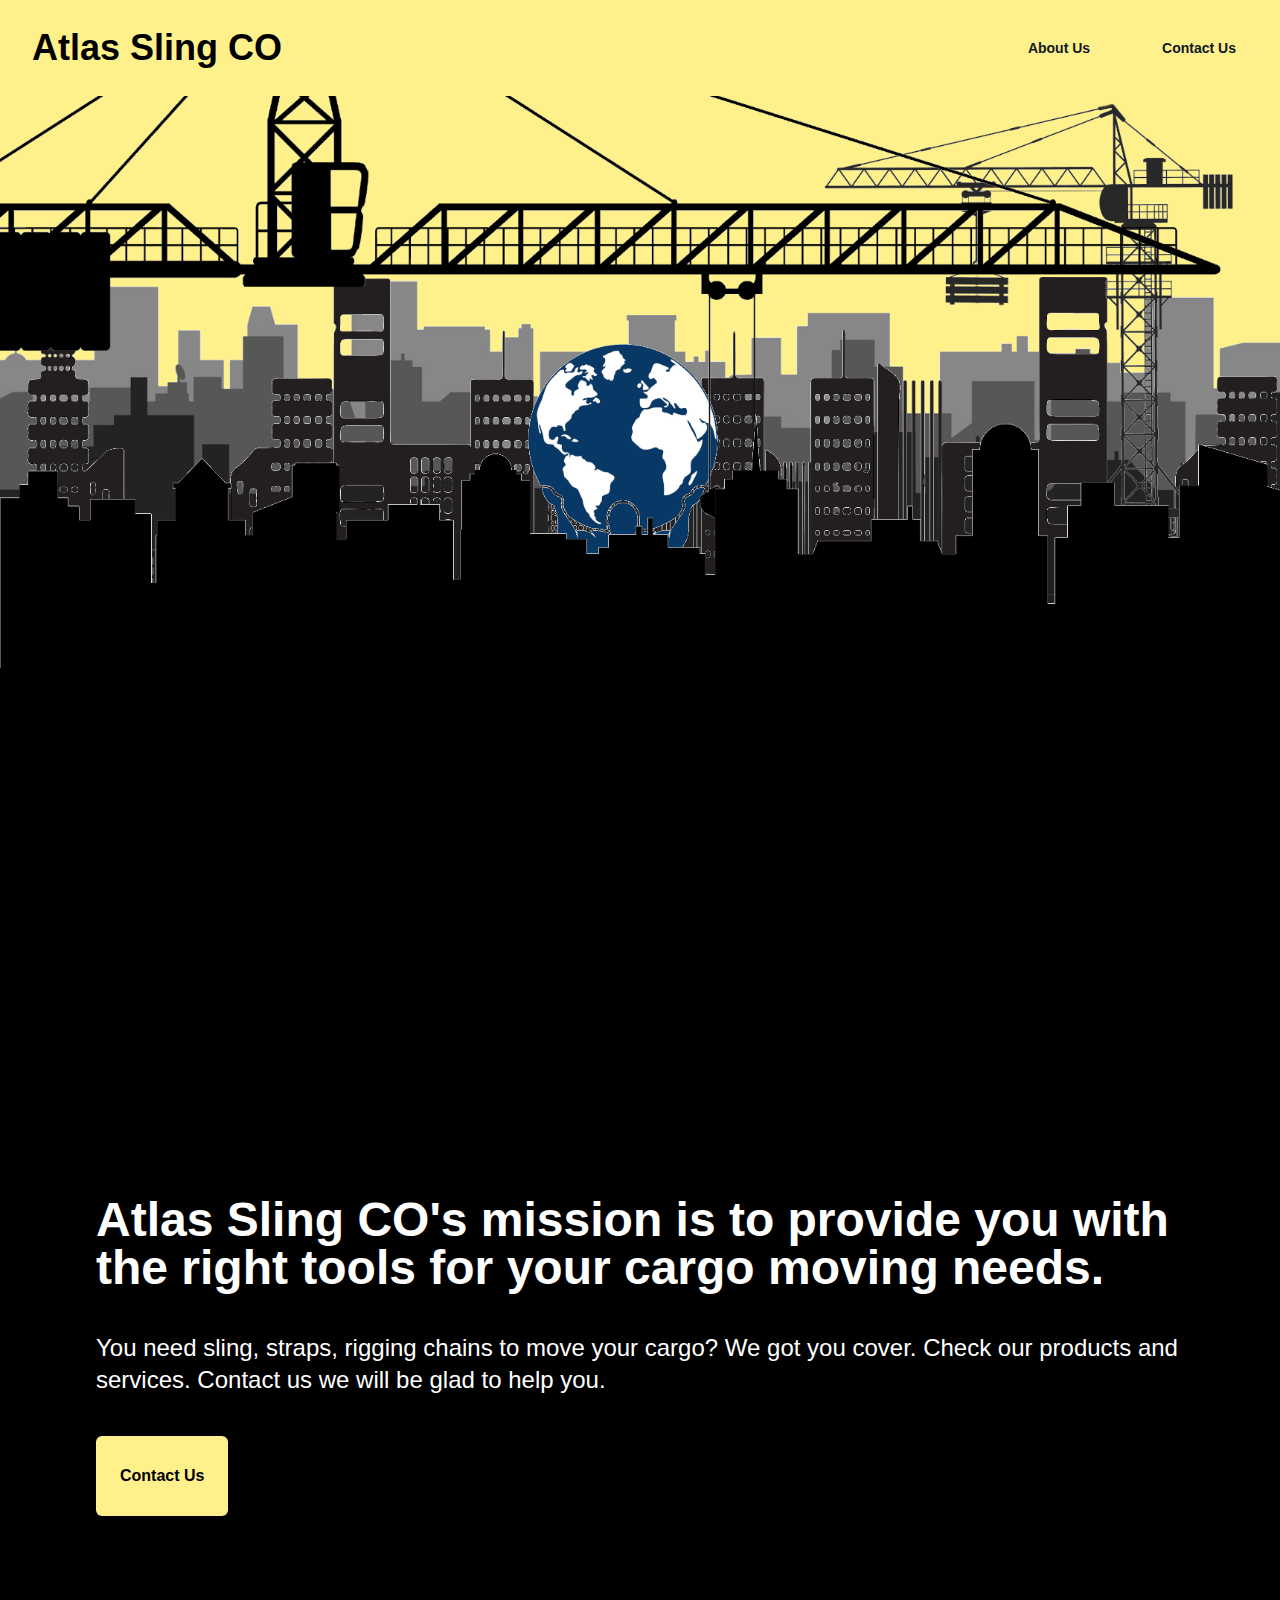
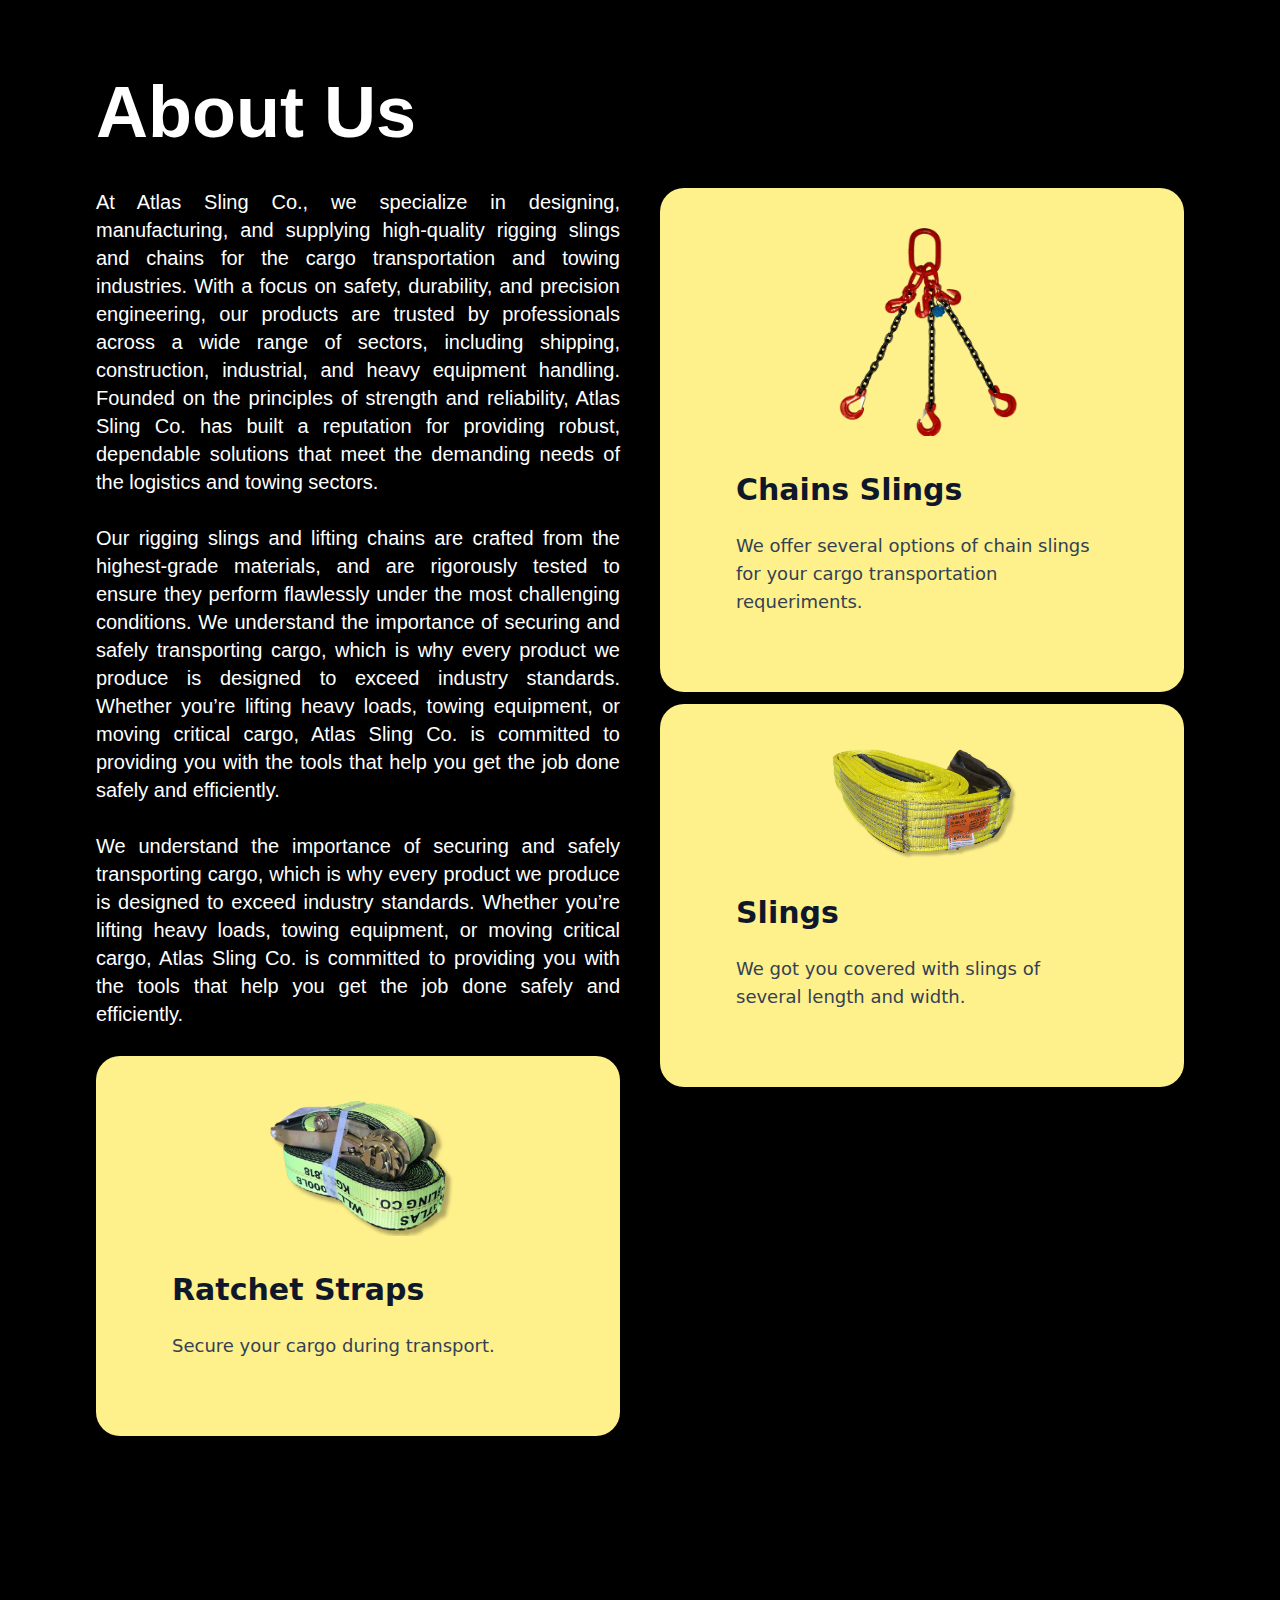
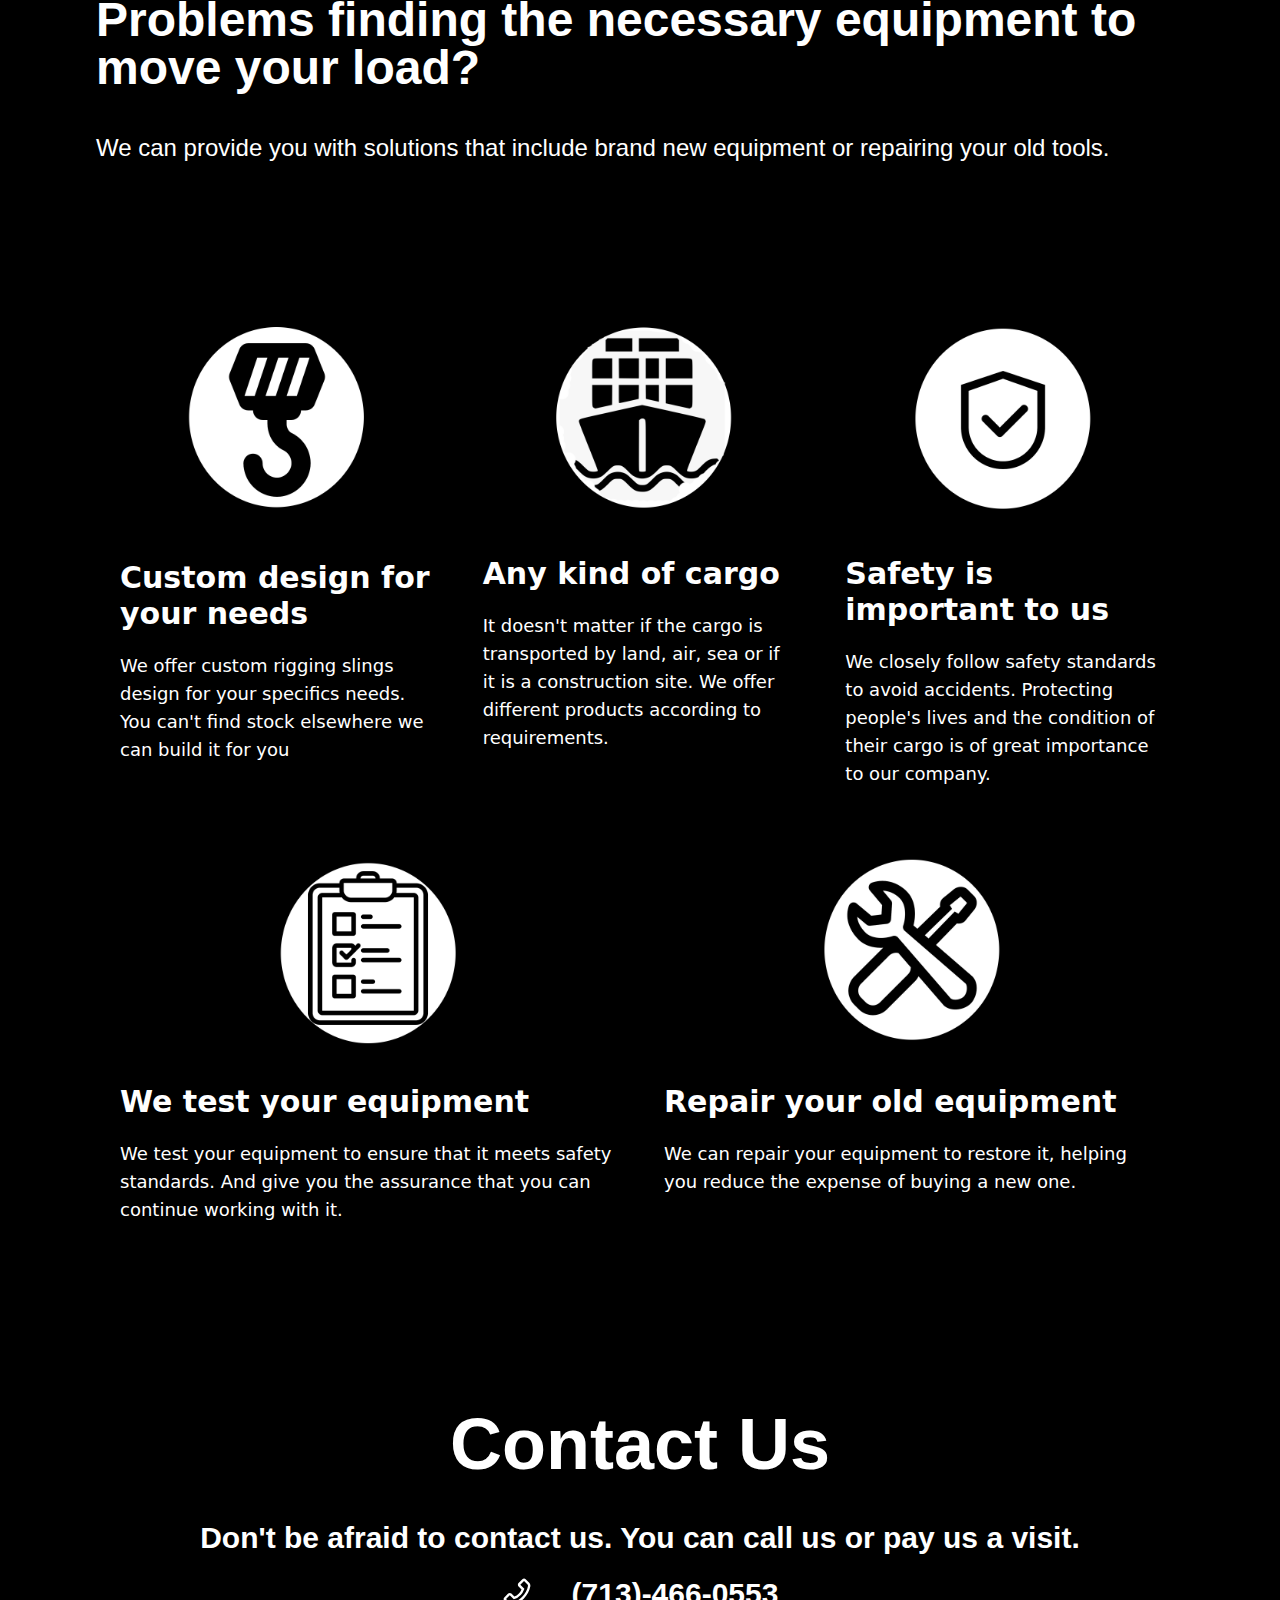
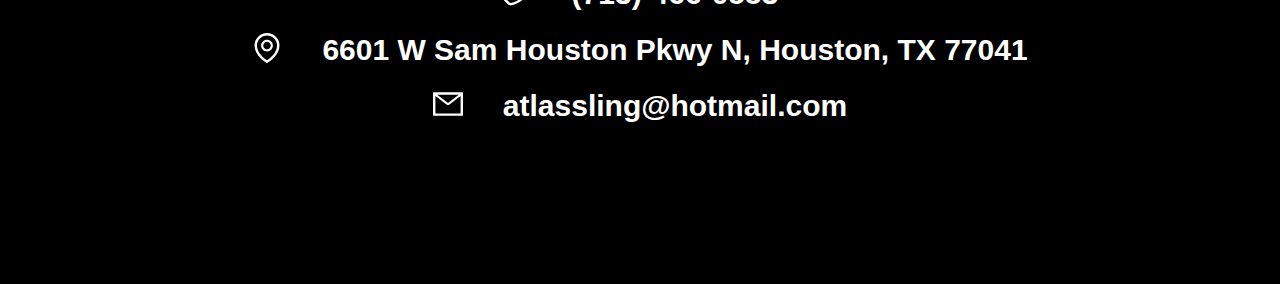
==== commit 89870e64: "Updated buttons and link functionalities" ====
--- a/index.html
+++ b/index.html
@@ -1 +1 @@
-<!DOCTYPE html><html lang="en"><head><meta charSet="utf-8"/><meta name="viewport" content="width=device-width, initial-scale=1"/><link rel="preload" href="/_next/static/media/4473ecc91f70f139-s.p.woff" as="font" crossorigin="" type="font/woff"/><link rel="preload" href="/_next/static/media/463dafcda517f24f-s.p.woff" as="font" crossorigin="" type="font/woff"/><link rel="preload" as="image" href="./images/bg.png"/><link rel="preload" as="image" href="./images/buildings_skyline_2.png"/><link rel="preload" as="image" href="./images/buildings_skyline_1.png"/><link rel="preload" as="image" href="./images/crane_6.png"/><link rel="preload" as="image" href="./images/atlas_2.png"/><link rel="preload" as="image" href="./images/crane_5.png"/><link rel="preload" as="image" href="./images/buildings_skyline_3.png"/><link rel="stylesheet" href="/_next/static/css/6cc41cbb23fff7c5.css" data-precedence="next"/><link rel="preload" as="script" fetchPriority="low" href="/_next/static/chunks/webpack-9f9d947a63484a6e.js"/><script src="/_next/static/chunks/4bd1b696-eab2ebe17ab24a6b.js" async=""></script><script src="/_next/static/chunks/517-4c42dfbd75c09569.js" async=""></script><script src="/_next/static/chunks/main-app-afe362e7373ab374.js" async=""></script><script src="/_next/static/chunks/c16f53c3-1a61701c419040c3.js" async=""></script><script src="/_next/static/chunks/352-aaffc1a1d4760750.js" async=""></script><script src="/_next/static/chunks/app/page-5133eab752ddd84f.js" async=""></script><meta name="next-size-adjust"/><title>Atlas Sling CO</title><meta name="description" content="We make sling and rigging chains to cover your cargot transportation needs."/><link rel="icon" href="/favicon.ico" type="image/x-icon" sizes="16x16"/><script src="/_next/static/chunks/polyfills-42372ed130431b0a.js" noModule=""></script></head><body class="__variable_1e4310 __variable_c3aa02 antialiased m-auto"><div class="bg-black space-y-0"><nav aria-label="Global" class="mx-auto flex max-w-10xl items-center justify-between p-6 lg:px-8 bg-yellow-200"><div class="flex lg:flex-1"><a href="#" class="-m-1.5 p-1.5"><span class="sr-only">Atlas Sling</span><div class="font-bold text-lg lg:text-4xl text-black">Atlas Sling CO</div></a></div><div class="flex lg:hidden"><button type="button" class="-m-2.5 inline-flex items-center justify-center rounded-md p-2.5 text-gray-700"><span class="sr-only">Open main menu</span><span role="img" aria-label="unordered-list" aria-hidden="true" class="anticon anticon-unordered-list size-6"><svg viewBox="64 64 896 896" focusable="false" data-icon="unordered-list" width="1em" height="1em" fill="currentColor" aria-hidden="true"><path d="M912 192H328c-4.4 0-8 3.6-8 8v56c0 4.4 3.6 8 8 8h584c4.4 0 8-3.6 8-8v-56c0-4.4-3.6-8-8-8zm0 284H328c-4.4 0-8 3.6-8 8v56c0 4.4 3.6 8 8 8h584c4.4 0 8-3.6 8-8v-56c0-4.4-3.6-8-8-8zm0 284H328c-4.4 0-8 3.6-8 8v56c0 4.4 3.6 8 8 8h584c4.4 0 8-3.6 8-8v-56c0-4.4-3.6-8-8-8zM104 228a56 56 0 10112 0 56 56 0 10-112 0zm0 284a56 56 0 10112 0 56 56 0 10-112 0zm0 284a56 56 0 10112 0 56 56 0 10-112 0z"></path></svg></span></button></div><div class="hidden lg:flex lg:gap-x-12"><a href="#" class="text-sm/6 font-semibold text-gray-900 rounded-3xl p-3 hover:text-white hover:bg-black">About Us</a><a href="#" class="text-sm/6 font-semibold text-gray-900 rounded-3xl p-3 hover:text-white hover:bg-black">Products</a><a href="#" class="text-sm/6 font-semibold text-gray-900 rounded-3xl p-3 hover:text-white hover:bg-black">Contact Us</a></div><span hidden="" style="position:fixed;top:1px;left:1px;width:1px;height:0;padding:0;margin:-1px;overflow:hidden;clip:rect(0, 0, 0, 0);white-space:nowrap;border-width:0;display:none"></span></nav><div class="parallax relative mx-auto flex  items-center justify-center p-2 lg:p-6 lg:px-8 pointer-events-none lg:h-screen"><img class="absolute top-0 left-0 w-full" src="./images/bg.png" style="margin-top:0px"/><img class="absolute top-0 left-0 w-full" src="./images/buildings_skyline_2.png" style="margin-top:0px"/><img class="absolute top-0 left-0 w-full" src="./images/buildings_skyline_1.png"/><img class="absolute top-0 left-0 w-full" src="./images/crane_6.png" style="margin-top:0px"/><img class="absolute top-0 left-0 w-full" src="./images/atlas_2.png" style="margin-top:0px"/><img class="absolute top-0 left-0 w-full" src="./images/crane_5.png" style="margin-top:0px"/><img class="absolute top-0 left-0 w-full" src="./images/buildings_skyline_3.png"/></div><div class="relative px-2 lg:px-24 bg-black lg:pt-10 z-20"><div class="flex-auto text-xl lg:text-5xl font-bold mb-10 text-white mt-40">Atlas Sling CO&#x27;s mission is to provide you with the right tools for your cargo moving needs.</div><div class="flex-auto text-lg lg:text-2xl font-medium mb-10 text-white mt-5">You need sling, straps, rigging chains to move your cargo? We got you cover. Check our products and services. Contact us we will be glad to help you.</div><div class="flex space-x-10"><button class="h-10 lg:h-20 px-6 font-semibold rounded-md bg-yellow-200 text-black" type="submit">Contact Us</button></div><div class="flex-auto text-3xl lg:text-7xl font-bold mb-10 text-white mt-40">About Us</div><div class="grid grid-cols-1 lg:grid-cols-2 gap-10"><div class=""><p class="flex-auto text-justify text-lg lg:text-xl text-white">At Atlas Sling Co., we specialize in designing, manufacturing, and supplying high-quality rigging slings and chains for the cargo transportation and towing industries. With a focus on safety, durability, and precision engineering, our products are trusted by professionals across a wide range of sectors, including shipping, construction, industrial, and heavy equipment handling. Founded on the principles of strength and reliability, Atlas Sling Co. has built a reputation for providing robust, dependable solutions that meet the demanding needs of the logistics and towing sectors.<br/><br/></p><p class="flex-auto text-justify text-lg lg:text-xl text-white">Our rigging slings and lifting chains are crafted from the highest-grade materials, and are rigorously tested to ensure they perform flawlessly under the most challenging conditions. We understand the importance of securing and safely transporting cargo, which is why every product we produce is designed to exceed industry standards. Whether you’re lifting heavy loads, towing equipment, or moving critical cargo, Atlas Sling Co. is committed to providing you with the tools that help you get the job done safely and efficiently.<br/><br/></p><p class="flex-auto text-justify text-lg lg:text-xl text-white">We understand the importance of securing and safely transporting cargo, which is why every product we produce is designed to exceed industry standards. Whether you’re lifting heavy loads, towing equipment, or moving critical cargo, Atlas Sling Co. is committed to providing you with the tools that help you get the job done safely and efficiently.<br/><br/></p><div class="flex-none font-sans bg-yellow-200 p-5 lg:p-10 rounded-3xl justify-center"><div class="flex-none w-48 relative mx-auto"><img src="./images/as_handler.png" alt="" class="w-full h-full object-cover" loading="lazy"/></div><form class="flex-auto p-1 lg:p-6"><div class="flex flex-wrap p-3"><h1 class="flex-auto text-3xl font-bold text-slate-900">Ratchet Straps</h1></div><p class="text-lg text-slate-700 p-3">Secure your cargo during transport.</p></form></div></div><div class="flex-wrap space-y-3"><div class="flex-none font-sans bg-yellow-200 p-5 lg:p-10 rounded-3xl justify-center"><div class="flex-none w-48 relative mx-auto"><img src="./images/chain_sling.png" alt="" class="w-full h-full object-cover" loading="lazy"/></div><form class="flex-auto p-1 lg:p-6"><div class="flex flex-wrap p-3"><h1 class="flex-auto text-3xl font-bold text-slate-900">Chains Slings</h1></div><p class="text-lg text-slate-700 p-3">We offer several options of chain slings for your cargo transportation requeriments.</p></form></div><div class="flex-none font-sans bg-yellow-200 p-5 lg:p-10 rounded-3xl justify-center"><div class="flex-none w-48 relative mx-auto"><img src="./images/as_strap.png" alt="" class="w-full h-full object-cover" loading="lazy"/></div><form class="flex-auto p-1 lg:p-6"><div class="flex flex-wrap p-3"><h1 class="flex-auto text-3xl font-bold text-slate-900">Slings</h1></div><p class="text-lg text-slate-700 p-3">We got you cover with slings of several length and width.</p></form></div></div></div><div class="flex-auto text-xl lg:text-5xl font-bold mb-10 text-white mt-40">Problems finding the necessary equipment to move your load?</div><div class="flex-auto text-lg lg:text-2xl font-medium mb-10 text-white mt-5">We can provide you with solutions that include brand new equipment or repairing your old tools.</div><div class="grid grid-cols-1 lg:grid-cols-3 mt-40 space-y-10 lg:space-y-0"><div class="flex-none font-sans justify-center"><div class="flex-none w-48 relative mx-auto"><img src="./images/hook_icon.png" alt="" class="w-full h-full object-cover" loading="lazy"/></div><div class="flex-auto p-2 lg:p-6 mt-5"><div class="flex flex-wrap"><h1 class="flex-auto text-xl lg:text-3xl font-bold text-white">Custom design for your needs</h1></div><p class="text-lg text-white mt-5">We offer custom rigging slings design for your specifics needs. You can&#x27;t find stock elsewhere we can build it for you</p></div></div><div class="flex-none font-sans justify-center space-y-4"><div class="flex-none w-48 relative mx-auto"><img src="./images/cargo_icon.png" alt="" class="w-full h-full object-cover" loading="lazy"/></div><div class="flex-auto lg:p-6 mt-5"><div class="flex flex-wrap"><h1 class="flex-auto text-xl lg:text-3xl font-bold text-white">Any kind of cargo</h1></div><p class="text-lg text-white mt-5">It doesn&#x27;t matter if the cargo is transported by land, air, sea or if it is a construction site. We offer different products according to requirements.</p></div></div><div class="flex-none font-sans justify-center space-y-4"><div class="flex-none w-48 relative mx-auto"><img src="./images/safety_icon.png" alt="" class="w-full h-full object-cover" loading="lazy"/></div><div class="flex-auto lg:p-6 mt-5"><div class="flex flex-wrap"><h1 class="flex-auto text-xl lg:text-3xl font-bold text-white">Safety is important to us</h1></div><p class="text-lg text-white mt-5">We closely follow safety standards to avoid accidents. Protecting people&#x27;s lives and the condition of their cargo is of great importance to our company.</p></div></div></div><div class="grid grid-cols-1 lg:grid-cols-2 space-y-10 lg:space-y-0 mt-10"><div class="flex-none font-sans justify-center space-y-4"><div class="flex-none w-48 relative mx-auto"><img src="./images/test_icon.png" alt="" class="w-full h-full object-cover" loading="lazy"/></div><div class="flex-auto lg:p-6 mt-5"><div class="flex flex-wrap"><h1 class="flex-auto text-xl lg:text-3xl font-bold text-white">We test your equipment</h1></div><p class="text-lg text-white mt-5">We test your equipment to ensure that it meets safety standards. And give you the assurance that you can continue working with it.</p></div></div><div class="flex-none font-sans justify-center space-y-4"><div class="flex-none w-48 relative mx-auto"><img src="./images/repair_icon.png" alt="" class="w-full h-full object-cover" loading="lazy"/></div><div class="flex-auto lg:p-6 mt-5"><div class="flex flex-wrap"><h1 class="flex-auto text-xl lg:text-3xl font-bold text-white">Repair your old equipment</h1></div><p class="text-lg text-white mt-5">We can repair your equipment to restore it, helping you reduce the expense of buying a new one.</p></div></div></div><div class="flex-auto text-3xl lg:text-7xl font-bold mb-10 text-white mt-40 text-center">Contact Us</div><div class="flex-wrap space-y-5 pb-40"><div class="flex space-x-10 justify-center "><div class="text-lg lg:text-3xl text-white font-bold">Don&#x27;t be afraid to contact us. You can call us or pay us a visit.</div></div><div class="flex space-x-5 lg:space-x-10 justify-start lg:justify-center "><div class="text-lg lg:text-3xl text-white font-bold"><span role="img" aria-label="phone" class="anticon anticon-phone"><svg viewBox="64 64 896 896" focusable="false" data-icon="phone" width="1em" height="1em" fill="currentColor" aria-hidden="true"><path d="M877.1 238.7L770.6 132.3c-13-13-30.4-20.3-48.8-20.3s-35.8 7.2-48.8 20.3L558.3 246.8c-13 13-20.3 30.5-20.3 48.9 0 18.5 7.2 35.8 20.3 48.9l89.6 89.7a405.46 405.46 0 01-86.4 127.3c-36.7 36.9-79.6 66-127.2 86.6l-89.6-89.7c-13-13-30.4-20.3-48.8-20.3a68.2 68.2 0 00-48.8 20.3L132.3 673c-13 13-20.3 30.5-20.3 48.9 0 18.5 7.2 35.8 20.3 48.9l106.4 106.4c22.2 22.2 52.8 34.9 84.2 34.9 6.5 0 12.8-.5 19.2-1.6 132.4-21.8 263.8-92.3 369.9-198.3C818 606 888.4 474.6 910.4 342.1c6.3-37.6-6.3-76.3-33.3-103.4zm-37.6 91.5c-19.5 117.9-82.9 235.5-178.4 331s-213 158.9-330.9 178.4c-14.8 2.5-30-2.5-40.8-13.2L184.9 721.9 295.7 611l119.8 120 .9.9 21.6-8a481.29 481.29 0 00285.7-285.8l8-21.6-120.8-120.7 110.8-110.9 104.5 104.5c10.8 10.8 15.8 26 13.3 40.8z"></path></svg></span></div><div class="text-lg lg:text-3xl text-white font-bold">(713)-466-0553</div></div><div class="flex space-x-5 lg:space-x-10 lg:justify-center"><div class="text-lg lg:text-3xl text-white font-bold"><span role="img" aria-label="environment" class="anticon anticon-environment"><svg viewBox="64 64 896 896" focusable="false" data-icon="environment" width="1em" height="1em" fill="currentColor" aria-hidden="true"><path d="M854.6 289.1a362.49 362.49 0 00-79.9-115.7 370.83 370.83 0 00-118.2-77.8C610.7 76.6 562.1 67 512 67c-50.1 0-98.7 9.6-144.5 28.5-44.3 18.3-84 44.5-118.2 77.8A363.6 363.6 0 00169.4 289c-19.5 45-29.4 92.8-29.4 142 0 70.6 16.9 140.9 50.1 208.7 26.7 54.5 64 107.6 111 158.1 80.3 86.2 164.5 138.9 188.4 153a43.9 43.9 0 0022.4 6.1c7.8 0 15.5-2 22.4-6.1 23.9-14.1 108.1-66.8 188.4-153 47-50.4 84.3-103.6 111-158.1C867.1 572 884 501.8 884 431.1c0-49.2-9.9-97-29.4-142zM512 880.2c-65.9-41.9-300-207.8-300-449.1 0-77.9 31.1-151.1 87.6-206.3C356.3 169.5 431.7 139 512 139s155.7 30.5 212.4 85.9C780.9 280 812 353.2 812 431.1c0 241.3-234.1 407.2-300 449.1zm0-617.2c-97.2 0-176 78.8-176 176s78.8 176 176 176 176-78.8 176-176-78.8-176-176-176zm79.2 255.2A111.6 111.6 0 01512 551c-29.9 0-58-11.7-79.2-32.8A111.6 111.6 0 01400 439c0-29.9 11.7-58 32.8-79.2C454 338.6 482.1 327 512 327c29.9 0 58 11.6 79.2 32.8C612.4 381 624 409.1 624 439c0 29.9-11.6 58-32.8 79.2z"></path></svg></span></div><div class="text-lg lg:text-3xl text-white font-bold">6601 W Sam Houston Pkwy N, Houston, TX 77041</div></div><div class="flex space-x-5 lg:space-x-10 lg:justify-center"><div class="text-lg lg:text-3xl text-white font-bold"><span role="img" aria-label="mail" class="anticon anticon-mail"><svg viewBox="64 64 896 896" focusable="false" data-icon="mail" width="1em" height="1em" fill="currentColor" aria-hidden="true"><path d="M928 160H96c-17.7 0-32 14.3-32 32v640c0 17.7 14.3 32 32 32h832c17.7 0 32-14.3 32-32V192c0-17.7-14.3-32-32-32zm-40 110.8V792H136V270.8l-27.6-21.5 39.3-50.5 42.8 33.3h643.1l42.8-33.3 39.3 50.5-27.7 21.5zM833.6 232L512 482 190.4 232l-42.8-33.3-39.3 50.5 27.6 21.5 341.6 265.6a55.99 55.99 0 0068.7 0L888 270.8l27.6-21.5-39.3-50.5-42.7 33.2z"></path></svg></span></div><div class="text-lg lg:text-3xl text-white font-bold">atlassling@hotmail.com</div></div></div></div></div><script src="/_next/static/chunks/webpack-9f9d947a63484a6e.js" async=""></script><script>(self.__next_f=self.__next_f||[]).push([0])</script><script>self.__next_f.push([1,"4:\"$Sreact.fragment\"\n5:I[5244,[],\"\"]\n6:I[3866,[],\"\"]\n7:I[7033,[],\"ClientPageRoot\"]\n8:I[9809,[\"545\",\"static/chunks/c16f53c3-1a61701c419040c3.js\",\"352\",\"static/chunks/352-aaffc1a1d4760750.js\",\"974\",\"static/chunks/app/page-5133eab752ddd84f.js\"],\"default\"]\nb:I[6213,[],\"OutletBoundary\"]\nd:I[6213,[],\"MetadataBoundary\"]\nf:I[6213,[],\"ViewportBoundary\"]\n11:I[4835,[],\"\"]\n1:HL[\"/_next/static/media/4473ecc91f70f139-s.p.woff\",\"font\",{\"crossOrigin\":\"\",\"type\":\"font/woff\"}]\n2:HL[\"/_next/static/media/463dafcda517f24f-s.p.woff\",\"font\",{\"crossOrigin\":\"\",\"type\":\"font/woff\"}]\n3:HL[\"/_next/static/css/6cc41cbb23fff7c5.css\",\"style\"]\n"])</script><script>self.__next_f.push([1,"0:{\"P\":null,\"b\":\"M8nf0bLFZnAFbfMT8mh3E\",\"p\":\"\",\"c\":[\"\",\"\"],\"i\":false,\"f\":[[[\"\",{\"children\":[\"__PAGE__\",{}]},\"$undefined\",\"$undefined\",true],[\"\",[\"$\",\"$4\",\"c\",{\"children\":[[[\"$\",\"link\",\"0\",{\"rel\":\"stylesheet\",\"href\":\"/_next/static/css/6cc41cbb23fff7c5.css\",\"precedence\":\"next\",\"crossOrigin\":\"$undefined\",\"nonce\":\"$undefined\"}]],[\"$\",\"html\",null,{\"lang\":\"en\",\"children\":[\"$\",\"body\",null,{\"className\":\"__variable_1e4310 __variable_c3aa02 antialiased m-auto\",\"children\":[\"$\",\"$L5\",null,{\"parallelRouterKey\":\"children\",\"segmentPath\":[\"children\"],\"error\":\"$undefined\",\"errorStyles\":\"$undefined\",\"errorScripts\":\"$undefined\",\"template\":[\"$\",\"$L6\",null,{}],\"templateStyles\":\"$undefined\",\"templateScripts\":\"$undefined\",\"notFound\":[[\"$\",\"title\",null,{\"children\":\"404: This page could not be found.\"}],[\"$\",\"div\",null,{\"style\":{\"fontFamily\":\"system-ui,\\\"Segoe UI\\\",Roboto,Helvetica,Arial,sans-serif,\\\"Apple Color Emoji\\\",\\\"Segoe UI Emoji\\\"\",\"height\":\"100vh\",\"textAlign\":\"center\",\"display\":\"flex\",\"flexDirection\":\"column\",\"alignItems\":\"center\",\"justifyContent\":\"center\"},\"children\":[\"$\",\"div\",null,{\"children\":[[\"$\",\"style\",null,{\"dangerouslySetInnerHTML\":{\"__html\":\"body{color:#000;background:#fff;margin:0}.next-error-h1{border-right:1px solid rgba(0,0,0,.3)}@media (prefers-color-scheme:dark){body{color:#fff;background:#000}.next-error-h1{border-right:1px solid rgba(255,255,255,.3)}}\"}}],[\"$\",\"h1\",null,{\"className\":\"next-error-h1\",\"style\":{\"display\":\"inline-block\",\"margin\":\"0 20px 0 0\",\"padding\":\"0 23px 0 0\",\"fontSize\":24,\"fontWeight\":500,\"verticalAlign\":\"top\",\"lineHeight\":\"49px\"},\"children\":\"404\"}],[\"$\",\"div\",null,{\"style\":{\"display\":\"inline-block\"},\"children\":[\"$\",\"h2\",null,{\"style\":{\"fontSize\":14,\"fontWeight\":400,\"lineHeight\":\"49px\",\"margin\":0},\"children\":\"This page could not be found.\"}]}]]}]}]],\"notFoundStyles\":[]}]}]}]]}],{\"children\":[\"__PAGE__\",[\"$\",\"$4\",\"c\",{\"children\":[[\"$\",\"$L7\",null,{\"Component\":\"$8\",\"searchParams\":{},\"params\":{},\"promises\":[\"$@9\",\"$@a\"]}],null,[\"$\",\"$Lb\",null,{\"children\":\"$Lc\"}]]}],{},null]},null],[\"$\",\"$4\",\"h\",{\"children\":[null,[\"$\",\"$4\",\"TCKpirrSVYbJOsXZ8FGyh\",{\"children\":[[\"$\",\"$Ld\",null,{\"children\":\"$Le\"}],[\"$\",\"$Lf\",null,{\"children\":\"$L10\"}],[\"$\",\"meta\",null,{\"name\":\"next-size-adjust\"}]]}]]}]]],\"m\":\"$undefined\",\"G\":[\"$11\",\"$undefined\"],\"s\":false,\"S\":true}\n"])</script><script>self.__next_f.push([1,"9:{}\na:{}\n"])</script><script>self.__next_f.push([1,"10:[[\"$\",\"meta\",\"0\",{\"name\":\"viewport\",\"content\":\"width=device-width, initial-scale=1\"}]]\ne:[[\"$\",\"meta\",\"0\",{\"charSet\":\"utf-8\"}],[\"$\",\"title\",\"1\",{\"children\":\"Atlas Sling CO\"}],[\"$\",\"meta\",\"2\",{\"name\":\"description\",\"content\":\"We make sling and rigging chains to cover your cargot transportation needs.\"}],[\"$\",\"link\",\"3\",{\"rel\":\"icon\",\"href\":\"/favicon.ico\",\"type\":\"image/x-icon\",\"sizes\":\"16x16\"}]]\n"])</script><script>self.__next_f.push([1,"c:null\n"])</script></body></html>+<!DOCTYPE html><html lang="en"><head><meta charSet="utf-8"/><meta name="viewport" content="width=device-width, initial-scale=1"/><link rel="preload" href="/_next/static/media/4473ecc91f70f139-s.p.woff" as="font" crossorigin="" type="font/woff"/><link rel="preload" href="/_next/static/media/463dafcda517f24f-s.p.woff" as="font" crossorigin="" type="font/woff"/><link rel="preload" as="image" href="./images/bg.png"/><link rel="preload" as="image" href="./images/buildings_skyline_2.png"/><link rel="preload" as="image" href="./images/buildings_skyline_1.png"/><link rel="preload" as="image" href="./images/crane_6.png"/><link rel="preload" as="image" href="./images/atlas_2.png"/><link rel="preload" as="image" href="./images/crane_5.png"/><link rel="preload" as="image" href="./images/buildings_skyline_3.png"/><link rel="stylesheet" href="/_next/static/css/3aa7369673dc7d55.css" data-precedence="next"/><link rel="preload" as="script" fetchPriority="low" href="/_next/static/chunks/webpack-9f9d947a63484a6e.js"/><script src="/_next/static/chunks/4bd1b696-eab2ebe17ab24a6b.js" async=""></script><script src="/_next/static/chunks/517-4c42dfbd75c09569.js" async=""></script><script src="/_next/static/chunks/main-app-afe362e7373ab374.js" async=""></script><script src="/_next/static/chunks/c16f53c3-1a61701c419040c3.js" async=""></script><script src="/_next/static/chunks/561-5ae4da3f98a36e57.js" async=""></script><script src="/_next/static/chunks/app/page-d1e926b9063649f7.js" async=""></script><meta name="next-size-adjust"/><title>Atlas Sling CO</title><meta name="description" content="We make sling and rigging chains to cover your cargot transportation needs."/><link rel="icon" href="/favicon.ico" type="image/x-icon" sizes="16x16"/><script src="/_next/static/chunks/polyfills-42372ed130431b0a.js" noModule=""></script></head><body class="__variable_1e4310 __variable_c3aa02 antialiased m-auto"><div class="bg-black space-y-0"><nav aria-label="Global" class="mx-auto flex max-w-10xl items-center justify-between p-6 lg:px-8 bg-yellow-200"><div class="flex lg:flex-1"><a href="#" class="-m-1.5 p-1.5"><span class="sr-only">Atlas Sling</span><div class="font-bold text-lg lg:text-4xl text-black">Atlas Sling CO</div></a></div><div class="flex lg:hidden"><button type="button" class="-m-2.5 inline-flex items-center justify-center rounded-md p-2.5 text-gray-700"><span class="sr-only">Open main menu</span><span role="img" aria-label="unordered-list" aria-hidden="true" class="anticon anticon-unordered-list size-6"><svg viewBox="64 64 896 896" focusable="false" data-icon="unordered-list" width="1em" height="1em" fill="currentColor" aria-hidden="true"><path d="M912 192H328c-4.4 0-8 3.6-8 8v56c0 4.4 3.6 8 8 8h584c4.4 0 8-3.6 8-8v-56c0-4.4-3.6-8-8-8zm0 284H328c-4.4 0-8 3.6-8 8v56c0 4.4 3.6 8 8 8h584c4.4 0 8-3.6 8-8v-56c0-4.4-3.6-8-8-8zm0 284H328c-4.4 0-8 3.6-8 8v56c0 4.4 3.6 8 8 8h584c4.4 0 8-3.6 8-8v-56c0-4.4-3.6-8-8-8zM104 228a56 56 0 10112 0 56 56 0 10-112 0zm0 284a56 56 0 10112 0 56 56 0 10-112 0zm0 284a56 56 0 10112 0 56 56 0 10-112 0z"></path></svg></span></button></div><div class="hidden lg:flex lg:gap-x-12"><a href="#about_us" class="text-sm/6 font-semibold text-gray-900 rounded-3xl p-3 hover:text-white hover:bg-black">About Us</a><a href="#contact_us" class="text-sm/6 font-semibold text-gray-900 rounded-3xl p-3 hover:text-white hover:bg-black">Contact Us</a></div><span hidden="" style="position:fixed;top:1px;left:1px;width:1px;height:0;padding:0;margin:-1px;overflow:hidden;clip:rect(0, 0, 0, 0);white-space:nowrap;border-width:0;display:none"></span><span hidden="" style="position:fixed;top:1px;left:1px;width:1px;height:0;padding:0;margin:-1px;overflow:hidden;clip:rect(0, 0, 0, 0);white-space:nowrap;border-width:0;display:none"></span></nav><div class="parallax relative mx-auto flex  items-center justify-center p-2 lg:p-6 lg:px-8 pointer-events-none lg:h-screen"><img class="absolute top-0 left-0 w-full" src="./images/bg.png" style="margin-top:0px"/><img class="absolute top-0 left-0 w-full" src="./images/buildings_skyline_2.png" style="margin-top:0px"/><img class="absolute top-0 left-0 w-full" src="./images/buildings_skyline_1.png"/><img class="absolute top-0 left-0 w-full" src="./images/crane_6.png" style="margin-top:0px"/><img class="absolute top-0 left-0 w-full" src="./images/atlas_2.png" style="margin-top:0px"/><img class="absolute top-0 left-0 w-full" src="./images/crane_5.png" style="margin-top:0px"/><img class="absolute top-0 left-0 w-full" src="./images/buildings_skyline_3.png"/></div><div class="relative px-2 lg:px-24 bg-black lg:pt-10 z-20"><div class="flex-auto text-3xl lg:text-5xl font-bold mb-10 text-white mt-40">Atlas Sling CO&#x27;s mission is to provide you with the right tools for your cargo moving needs.</div><div class="flex-auto text-lg lg:text-2xl font-medium mb-10 text-white mt-5">You need sling, straps, rigging chains to move your cargo? We got you cover. Check our products and services. Contact us we will be glad to help you.</div><div class="flex space-x-10"><a href="#contact_us" target="_self" rel="noopener noreferrer"><button class="h-10 lg:h-20 px-6 font-semibold rounded-md bg-yellow-200 text-black">Contact Us</button></a></div><div id="about_us" class="flex-auto text-3xl lg:text-7xl font-bold mb-10 text-white mt-40">About Us</div><div class="grid grid-cols-1 lg:grid-cols-2 gap-10"><div class=""><p class="flex-auto text-justify text-lg lg:text-xl text-white">At Atlas Sling Co., we specialize in designing, manufacturing, and supplying high-quality rigging slings and chains for the cargo transportation and towing industries. With a focus on safety, durability, and precision engineering, our products are trusted by professionals across a wide range of sectors, including shipping, construction, industrial, and heavy equipment handling. Founded on the principles of strength and reliability, Atlas Sling Co. has built a reputation for providing robust, dependable solutions that meet the demanding needs of the logistics and towing sectors.<br/><br/></p><p class="flex-auto text-justify text-lg lg:text-xl text-white">Our rigging slings and lifting chains are crafted from the highest-grade materials, and are rigorously tested to ensure they perform flawlessly under the most challenging conditions. We understand the importance of securing and safely transporting cargo, which is why every product we produce is designed to exceed industry standards. Whether you’re lifting heavy loads, towing equipment, or moving critical cargo, Atlas Sling Co. is committed to providing you with the tools that help you get the job done safely and efficiently.<br/><br/></p><p class="flex-auto text-justify text-lg lg:text-xl text-white">We understand the importance of securing and safely transporting cargo, which is why every product we produce is designed to exceed industry standards. Whether you’re lifting heavy loads, towing equipment, or moving critical cargo, Atlas Sling Co. is committed to providing you with the tools that help you get the job done safely and efficiently.<br/><br/></p><div class="flex-none font-sans bg-yellow-200 p-5 lg:p-10 rounded-3xl justify-center"><div class="flex-none w-48 relative mx-auto"><img src="./images/as_handler.png" alt="" class="w-full h-full object-cover" loading="lazy"/></div><form class="flex-auto p-1 lg:p-6"><div class="flex flex-wrap p-3"><h1 class="flex-auto text-3xl font-bold text-slate-900">Ratchet Straps</h1></div><p class="text-lg text-slate-700 p-3">Secure your cargo during transport.</p></form></div></div><div class="flex-wrap space-y-3"><div class="flex-none font-sans bg-yellow-200 p-5 lg:p-10 rounded-3xl justify-center"><div class="flex-none w-48 relative mx-auto"><img src="./images/chain_sling.png" alt="" class="w-full h-full object-cover" loading="lazy"/></div><form class="flex-auto p-1 lg:p-6"><div class="flex flex-wrap p-3"><h1 class="flex-auto text-3xl font-bold text-slate-900">Chains Slings</h1></div><p class="text-lg text-slate-700 p-3">We offer several options of chain slings for your cargo transportation requeriments.</p></form></div><div class="flex-none font-sans bg-yellow-200 p-5 lg:p-10 rounded-3xl justify-center"><div class="flex-none w-48 relative mx-auto"><img src="./images/as_strap.png" alt="" class="w-full h-full object-cover" loading="lazy"/></div><form class="flex-auto p-1 lg:p-6"><div class="flex flex-wrap p-3"><h1 class="flex-auto text-3xl font-bold text-slate-900">Slings</h1></div><p class="text-lg text-slate-700 p-3">We got you covered with slings of several length and width.</p></form></div></div></div><div class="flex-auto text-3xl lg:text-5xl font-bold mb-10 text-white mt-40">Problems finding the necessary equipment to move your load?</div><div class="flex-auto text-lg lg:text-2xl font-medium mb-10 text-white mt-5">We can provide you with solutions that include brand new equipment or repairing your old tools.</div><div class="grid grid-cols-1 lg:grid-cols-3 mt-40 space-y-10 lg:space-y-0"><div class="flex-none font-sans justify-center"><div class="flex-none w-48 relative mx-auto"><img src="./images/hook_icon.png" alt="" class="w-full h-full object-cover" loading="lazy"/></div><div class="flex-auto p-2 lg:p-6 mt-5"><div class="flex flex-wrap"><h1 class="flex-auto text-xl lg:text-3xl font-bold text-white">Custom design for your needs</h1></div><p class="text-lg text-white mt-5">We offer custom rigging slings design for your specifics needs. You can&#x27;t find stock elsewhere we can build it for you</p></div></div><div class="flex-none font-sans justify-center space-y-4"><div class="flex-none w-48 relative mx-auto"><img src="./images/cargo_icon.png" alt="" class="w-full h-full object-cover" loading="lazy"/></div><div class="flex-auto lg:p-6 mt-5"><div class="flex flex-wrap"><h1 class="flex-auto text-xl lg:text-3xl font-bold text-white">Any kind of cargo</h1></div><p class="text-lg text-white mt-5">It doesn&#x27;t matter if the cargo is transported by land, air, sea or if it is a construction site. We offer different products according to requirements.</p></div></div><div class="flex-none font-sans justify-center space-y-4"><div class="flex-none w-48 relative mx-auto"><img src="./images/safety_icon.png" alt="" class="w-full h-full object-cover" loading="lazy"/></div><div class="flex-auto lg:p-6 mt-5"><div class="flex flex-wrap"><h1 class="flex-auto text-xl lg:text-3xl font-bold text-white">Safety is important to us</h1></div><p class="text-lg text-white mt-5">We closely follow safety standards to avoid accidents. Protecting people&#x27;s lives and the condition of their cargo is of great importance to our company.</p></div></div></div><div class="grid grid-cols-1 lg:grid-cols-2 space-y-10 lg:space-y-0 mt-10"><div class="flex-none font-sans justify-center space-y-4"><div class="flex-none w-48 relative mx-auto"><img src="./images/test_icon.png" alt="" class="w-full h-full object-cover" loading="lazy"/></div><div class="flex-auto lg:p-6 mt-5"><div class="flex flex-wrap"><h1 class="flex-auto text-xl lg:text-3xl font-bold text-white">We test your equipment</h1></div><p class="text-lg text-white mt-5">We test your equipment to ensure that it meets safety standards. And give you the assurance that you can continue working with it.</p></div></div><div class="flex-none font-sans justify-center space-y-4"><div class="flex-none w-48 relative mx-auto"><img src="./images/repair_icon.png" alt="" class="w-full h-full object-cover" loading="lazy"/></div><div class="flex-auto lg:p-6 mt-5"><div class="flex flex-wrap"><h1 class="flex-auto text-xl lg:text-3xl font-bold text-white">Repair your old equipment</h1></div><p class="text-lg text-white mt-5">We can repair your equipment to restore it, helping you reduce the expense of buying a new one.</p></div></div></div><div id="contact_us" class="flex-auto text-3xl lg:text-7xl font-bold mb-10 text-white mt-40 text-center">Contact Us</div><div class="flex-wrap space-y-5 pb-40"><div class="flex space-x-10 justify-center "><div class="text-lg lg:text-3xl text-white font-bold">Don&#x27;t be afraid to contact us. You can call us or pay us a visit.</div></div><div class="flex space-x-5 lg:space-x-10 justify-start lg:justify-center "><div class="text-lg lg:text-3xl text-white font-bold"><span role="img" aria-label="phone" class="anticon anticon-phone"><svg viewBox="64 64 896 896" focusable="false" data-icon="phone" width="1em" height="1em" fill="currentColor" aria-hidden="true"><path d="M877.1 238.7L770.6 132.3c-13-13-30.4-20.3-48.8-20.3s-35.8 7.2-48.8 20.3L558.3 246.8c-13 13-20.3 30.5-20.3 48.9 0 18.5 7.2 35.8 20.3 48.9l89.6 89.7a405.46 405.46 0 01-86.4 127.3c-36.7 36.9-79.6 66-127.2 86.6l-89.6-89.7c-13-13-30.4-20.3-48.8-20.3a68.2 68.2 0 00-48.8 20.3L132.3 673c-13 13-20.3 30.5-20.3 48.9 0 18.5 7.2 35.8 20.3 48.9l106.4 106.4c22.2 22.2 52.8 34.9 84.2 34.9 6.5 0 12.8-.5 19.2-1.6 132.4-21.8 263.8-92.3 369.9-198.3C818 606 888.4 474.6 910.4 342.1c6.3-37.6-6.3-76.3-33.3-103.4zm-37.6 91.5c-19.5 117.9-82.9 235.5-178.4 331s-213 158.9-330.9 178.4c-14.8 2.5-30-2.5-40.8-13.2L184.9 721.9 295.7 611l119.8 120 .9.9 21.6-8a481.29 481.29 0 00285.7-285.8l8-21.6-120.8-120.7 110.8-110.9 104.5 104.5c10.8 10.8 15.8 26 13.3 40.8z"></path></svg></span></div><div class="text-lg lg:text-3xl text-white font-bold">(713)-466-0553</div></div><div class="flex space-x-5 lg:space-x-10 lg:justify-center"><div class="text-lg lg:text-3xl text-white font-bold"><span role="img" aria-label="environment" class="anticon anticon-environment"><svg viewBox="64 64 896 896" focusable="false" data-icon="environment" width="1em" height="1em" fill="currentColor" aria-hidden="true"><path d="M854.6 289.1a362.49 362.49 0 00-79.9-115.7 370.83 370.83 0 00-118.2-77.8C610.7 76.6 562.1 67 512 67c-50.1 0-98.7 9.6-144.5 28.5-44.3 18.3-84 44.5-118.2 77.8A363.6 363.6 0 00169.4 289c-19.5 45-29.4 92.8-29.4 142 0 70.6 16.9 140.9 50.1 208.7 26.7 54.5 64 107.6 111 158.1 80.3 86.2 164.5 138.9 188.4 153a43.9 43.9 0 0022.4 6.1c7.8 0 15.5-2 22.4-6.1 23.9-14.1 108.1-66.8 188.4-153 47-50.4 84.3-103.6 111-158.1C867.1 572 884 501.8 884 431.1c0-49.2-9.9-97-29.4-142zM512 880.2c-65.9-41.9-300-207.8-300-449.1 0-77.9 31.1-151.1 87.6-206.3C356.3 169.5 431.7 139 512 139s155.7 30.5 212.4 85.9C780.9 280 812 353.2 812 431.1c0 241.3-234.1 407.2-300 449.1zm0-617.2c-97.2 0-176 78.8-176 176s78.8 176 176 176 176-78.8 176-176-78.8-176-176-176zm79.2 255.2A111.6 111.6 0 01512 551c-29.9 0-58-11.7-79.2-32.8A111.6 111.6 0 01400 439c0-29.9 11.7-58 32.8-79.2C454 338.6 482.1 327 512 327c29.9 0 58 11.6 79.2 32.8C612.4 381 624 409.1 624 439c0 29.9-11.6 58-32.8 79.2z"></path></svg></span></div><div class="text-lg lg:text-3xl text-white font-bold">6601 W Sam Houston Pkwy N, Houston, TX 77041</div></div><div class="flex space-x-5 lg:space-x-10 lg:justify-center"><div class="text-lg lg:text-3xl text-white font-bold"><span role="img" aria-label="mail" class="anticon anticon-mail"><svg viewBox="64 64 896 896" focusable="false" data-icon="mail" width="1em" height="1em" fill="currentColor" aria-hidden="true"><path d="M928 160H96c-17.7 0-32 14.3-32 32v640c0 17.7 14.3 32 32 32h832c17.7 0 32-14.3 32-32V192c0-17.7-14.3-32-32-32zm-40 110.8V792H136V270.8l-27.6-21.5 39.3-50.5 42.8 33.3h643.1l42.8-33.3 39.3 50.5-27.7 21.5zM833.6 232L512 482 190.4 232l-42.8-33.3-39.3 50.5 27.6 21.5 341.6 265.6a55.99 55.99 0 0068.7 0L888 270.8l27.6-21.5-39.3-50.5-42.7 33.2z"></path></svg></span></div><a href="mailto:atlassling@hotmail.com" class="text-lg lg:text-3xl text-white font-bold">atlassling@hotmail.com</a></div></div></div></div><script src="/_next/static/chunks/webpack-9f9d947a63484a6e.js" async=""></script><script>(self.__next_f=self.__next_f||[]).push([0])</script><script>self.__next_f.push([1,"4:\"$Sreact.fragment\"\n5:I[5244,[],\"\"]\n6:I[3866,[],\"\"]\n7:I[7033,[],\"ClientPageRoot\"]\n8:I[9809,[\"545\",\"static/chunks/c16f53c3-1a61701c419040c3.js\",\"561\",\"static/chunks/561-5ae4da3f98a36e57.js\",\"974\",\"static/chunks/app/page-d1e926b9063649f7.js\"],\"default\"]\nb:I[6213,[],\"OutletBoundary\"]\nd:I[6213,[],\"MetadataBoundary\"]\nf:I[6213,[],\"ViewportBoundary\"]\n11:I[4835,[],\"\"]\n1:HL[\"/_next/static/media/4473ecc91f70f139-s.p.woff\",\"font\",{\"crossOrigin\":\"\",\"type\":\"font/woff\"}]\n2:HL[\"/_next/static/media/463dafcda517f24f-s.p.woff\",\"font\",{\"crossOrigin\":\"\",\"type\":\"font/woff\"}]\n3:HL[\"/_next/static/css/3aa7369673dc7d55.css\",\"style\"]\n"])</script><script>self.__next_f.push([1,"0:{\"P\":null,\"b\":\"mstWMQ3DTo_rJn40v2rLc\",\"p\":\"\",\"c\":[\"\",\"\"],\"i\":false,\"f\":[[[\"\",{\"children\":[\"__PAGE__\",{}]},\"$undefined\",\"$undefined\",true],[\"\",[\"$\",\"$4\",\"c\",{\"children\":[[[\"$\",\"link\",\"0\",{\"rel\":\"stylesheet\",\"href\":\"/_next/static/css/3aa7369673dc7d55.css\",\"precedence\":\"next\",\"crossOrigin\":\"$undefined\",\"nonce\":\"$undefined\"}]],[\"$\",\"html\",null,{\"lang\":\"en\",\"children\":[\"$\",\"body\",null,{\"className\":\"__variable_1e4310 __variable_c3aa02 antialiased m-auto\",\"children\":[\"$\",\"$L5\",null,{\"parallelRouterKey\":\"children\",\"segmentPath\":[\"children\"],\"error\":\"$undefined\",\"errorStyles\":\"$undefined\",\"errorScripts\":\"$undefined\",\"template\":[\"$\",\"$L6\",null,{}],\"templateStyles\":\"$undefined\",\"templateScripts\":\"$undefined\",\"notFound\":[[\"$\",\"title\",null,{\"children\":\"404: This page could not be found.\"}],[\"$\",\"div\",null,{\"style\":{\"fontFamily\":\"system-ui,\\\"Segoe UI\\\",Roboto,Helvetica,Arial,sans-serif,\\\"Apple Color Emoji\\\",\\\"Segoe UI Emoji\\\"\",\"height\":\"100vh\",\"textAlign\":\"center\",\"display\":\"flex\",\"flexDirection\":\"column\",\"alignItems\":\"center\",\"justifyContent\":\"center\"},\"children\":[\"$\",\"div\",null,{\"children\":[[\"$\",\"style\",null,{\"dangerouslySetInnerHTML\":{\"__html\":\"body{color:#000;background:#fff;margin:0}.next-error-h1{border-right:1px solid rgba(0,0,0,.3)}@media (prefers-color-scheme:dark){body{color:#fff;background:#000}.next-error-h1{border-right:1px solid rgba(255,255,255,.3)}}\"}}],[\"$\",\"h1\",null,{\"className\":\"next-error-h1\",\"style\":{\"display\":\"inline-block\",\"margin\":\"0 20px 0 0\",\"padding\":\"0 23px 0 0\",\"fontSize\":24,\"fontWeight\":500,\"verticalAlign\":\"top\",\"lineHeight\":\"49px\"},\"children\":\"404\"}],[\"$\",\"div\",null,{\"style\":{\"display\":\"inline-block\"},\"children\":[\"$\",\"h2\",null,{\"style\":{\"fontSize\":14,\"fontWeight\":400,\"lineHeight\":\"49px\",\"margin\":0},\"children\":\"This page could not be found.\"}]}]]}]}]],\"notFoundStyles\":[]}]}]}]]}],{\"children\":[\"__PAGE__\",[\"$\",\"$4\",\"c\",{\"children\":[[\"$\",\"$L7\",null,{\"Component\":\"$8\",\"searchParams\":{},\"params\":{},\"promises\":[\"$@9\",\"$@a\"]}],null,[\"$\",\"$Lb\",null,{\"children\":\"$Lc\"}]]}],{},null]},null],[\"$\",\"$4\",\"h\",{\"children\":[null,[\"$\",\"$4\",\"2V1JDKJe3MtlI5gNPPvPY\",{\"children\":[[\"$\",\"$Ld\",null,{\"children\":\"$Le\"}],[\"$\",\"$Lf\",null,{\"children\":\"$L10\"}],[\"$\",\"meta\",null,{\"name\":\"next-size-adjust\"}]]}]]}]]],\"m\":\"$undefined\",\"G\":[\"$11\",\"$undefined\"],\"s\":false,\"S\":true}\n"])</script><script>self.__next_f.push([1,"9:{}\na:{}\n"])</script><script>self.__next_f.push([1,"10:[[\"$\",\"meta\",\"0\",{\"name\":\"viewport\",\"content\":\"width=device-width, initial-scale=1\"}]]\ne:[[\"$\",\"meta\",\"0\",{\"charSet\":\"utf-8\"}],[\"$\",\"title\",\"1\",{\"children\":\"Atlas Sling CO\"}],[\"$\",\"meta\",\"2\",{\"name\":\"description\",\"content\":\"We make sling and rigging chains to cover your cargot transportation needs.\"}],[\"$\",\"link\",\"3\",{\"rel\":\"icon\",\"href\":\"/favicon.ico\",\"type\":\"image/x-icon\",\"sizes\":\"16x16\"}]]\n"])</script><script>self.__next_f.push([1,"c:null\n"])</script></body></html>--- a/_next/static/css/3aa7369673dc7d55.css
+++ b/_next/static/css/3aa7369673dc7d55.css
@@ -0,0 +1,3 @@
+@font-face{font-family:geistSans;src:url(/_next/static/media/4473ecc91f70f139-s.p.woff) format("woff");font-display:swap;font-weight:100 900}@font-face{font-family:geistSans Fallback;src:local("Arial");ascent-override:85.83%;descent-override:20.52%;line-gap-override:9.33%;size-adjust:107.19%}.__className_1e4310{font-family:geistSans,geistSans Fallback}.__variable_1e4310{--font-geist-sans:"geistSans","geistSans Fallback"}@font-face{font-family:geistMono;src:url(/_next/static/media/463dafcda517f24f-s.p.woff) format("woff");font-display:swap;font-weight:100 900}@font-face{font-family:geistMono Fallback;src:local("Arial");ascent-override:69.97%;descent-override:16.73%;line-gap-override:7.61%;size-adjust:131.49%}.__className_c3aa02{font-family:geistMono,geistMono Fallback}.__variable_c3aa02{--font-geist-mono:"geistMono","geistMono Fallback"}*,:after,:before{--tw-border-spacing-x:0;--tw-border-spacing-y:0;--tw-translate-x:0;--tw-translate-y:0;--tw-rotate:0;--tw-skew-x:0;--tw-skew-y:0;--tw-scale-x:1;--tw-scale-y:1;--tw-pan-x: ;--tw-pan-y: ;--tw-pinch-zoom: ;--tw-scroll-snap-strictness:proximity;--tw-gradient-from-position: ;--tw-gradient-via-position: ;--tw-gradient-to-position: ;--tw-ordinal: ;--tw-slashed-zero: ;--tw-numeric-figure: ;--tw-numeric-spacing: ;--tw-numeric-fraction: ;--tw-ring-inset: ;--tw-ring-offset-width:0px;--tw-ring-offset-color:#fff;--tw-ring-color:rgba(59,130,246,.5);--tw-ring-offset-shadow:0 0 #0000;--tw-ring-shadow:0 0 #0000;--tw-shadow:0 0 #0000;--tw-shadow-colored:0 0 #0000;--tw-blur: ;--tw-brightness: ;--tw-contrast: ;--tw-grayscale: ;--tw-hue-rotate: ;--tw-invert: ;--tw-saturate: ;--tw-sepia: ;--tw-drop-shadow: ;--tw-backdrop-blur: ;--tw-backdrop-brightness: ;--tw-backdrop-contrast: ;--tw-backdrop-grayscale: ;--tw-backdrop-hue-rotate: ;--tw-backdrop-invert: ;--tw-backdrop-opacity: ;--tw-backdrop-saturate: ;--tw-backdrop-sepia: ;--tw-contain-size: ;--tw-contain-layout: ;--tw-contain-paint: ;--tw-contain-style: }::backdrop{--tw-border-spacing-x:0;--tw-border-spacing-y:0;--tw-translate-x:0;--tw-translate-y:0;--tw-rotate:0;--tw-skew-x:0;--tw-skew-y:0;--tw-scale-x:1;--tw-scale-y:1;--tw-pan-x: ;--tw-pan-y: ;--tw-pinch-zoom: ;--tw-scroll-snap-strictness:proximity;--tw-gradient-from-position: ;--tw-gradient-via-position: ;--tw-gradient-to-position: ;--tw-ordinal: ;--tw-slashed-zero: ;--tw-numeric-figure: ;--tw-numeric-spacing: ;--tw-numeric-fraction: ;--tw-ring-inset: ;--tw-ring-offset-width:0px;--tw-ring-offset-color:#fff;--tw-ring-color:rgba(59,130,246,.5);--tw-ring-offset-shadow:0 0 #0000;--tw-ring-shadow:0 0 #0000;--tw-shadow:0 0 #0000;--tw-shadow-colored:0 0 #0000;--tw-blur: ;--tw-brightness: ;--tw-contrast: ;--tw-grayscale: ;--tw-hue-rotate: ;--tw-invert: ;--tw-saturate: ;--tw-sepia: ;--tw-drop-shadow: ;--tw-backdrop-blur: ;--tw-backdrop-brightness: ;--tw-backdrop-contrast: ;--tw-backdrop-grayscale: ;--tw-backdrop-hue-rotate: ;--tw-backdrop-invert: ;--tw-backdrop-opacity: ;--tw-backdrop-saturate: ;--tw-backdrop-sepia: ;--tw-contain-size: ;--tw-contain-layout: ;--tw-contain-paint: ;--tw-contain-style: }/*
+! tailwindcss v3.4.14 | MIT License | https://tailwindcss.com
+*/*,:after,:before{box-sizing:border-box;border:0 solid #e5e7eb}:after,:before{--tw-content:""}:host,html{line-height:1.5;-webkit-text-size-adjust:100%;-moz-tab-size:4;tab-size:4;font-family:ui-sans-serif,system-ui,sans-serif,Apple Color Emoji,Segoe UI Emoji,Segoe UI Symbol,Noto Color Emoji;font-feature-settings:normal;font-variation-settings:normal;-webkit-tap-highlight-color:transparent}body{margin:0;line-height:inherit}hr{height:0;color:inherit;border-top-width:1px}abbr:where([title]){text-decoration:underline dotted}h1,h2,h3,h4,h5,h6{font-size:inherit;font-weight:inherit}a{color:inherit;text-decoration:inherit}b,strong{font-weight:bolder}code,kbd,pre,samp{font-family:ui-monospace,SFMono-Regular,Menlo,Monaco,Consolas,Liberation Mono,Courier New,monospace;font-feature-settings:normal;font-variation-settings:normal;font-size:1em}small{font-size:80%}sub,sup{font-size:75%;line-height:0;position:relative;vertical-align:baseline}sub{bottom:-.25em}sup{top:-.5em}table{text-indent:0;border-color:inherit;border-collapse:collapse}button,input,optgroup,select,textarea{font-family:inherit;font-feature-settings:inherit;font-variation-settings:inherit;font-size:100%;font-weight:inherit;line-height:inherit;letter-spacing:inherit;color:inherit;margin:0;padding:0}button,select{text-transform:none}button,input:where([type=button]),input:where([type=reset]),input:where([type=submit]){-webkit-appearance:button;background-color:transparent;background-image:none}:-moz-focusring{outline:auto}:-moz-ui-invalid{box-shadow:none}progress{vertical-align:baseline}::-webkit-inner-spin-button,::-webkit-outer-spin-button{height:auto}[type=search]{-webkit-appearance:textfield;outline-offset:-2px}::-webkit-search-decoration{-webkit-appearance:none}::-webkit-file-upload-button{-webkit-appearance:button;font:inherit}summary{display:list-item}blockquote,dd,dl,figure,h1,h2,h3,h4,h5,h6,hr,p,pre{margin:0}fieldset{margin:0}fieldset,legend{padding:0}menu,ol,ul{list-style:none;margin:0;padding:0}dialog{padding:0}textarea{resize:vertical}input::placeholder,textarea::placeholder{opacity:1;color:#9ca3af}[role=button],button{cursor:pointer}:disabled{cursor:default}audio,canvas,embed,iframe,img,object,svg,video{display:block;vertical-align:middle}img,video{max-width:100%;height:auto}[hidden]:where(:not([hidden=until-found])){display:none}.sr-only{position:absolute;width:1px;height:1px;padding:0;margin:-1px;overflow:hidden;clip:rect(0,0,0,0);white-space:nowrap;border-width:0}.pointer-events-none{pointer-events:none}.fixed{position:fixed}.absolute{position:absolute}.relative{position:relative}.inset-0{inset:0}.inset-y-0{top:0;bottom:0}.left-0{left:0}.right-0{right:0}.top-0{top:0}.z-10{z-index:10}.z-20{z-index:20}.-m-1\.5{margin:-.375rem}.-m-2\.5{margin:-.625rem}.m-auto{margin:auto}.-mx-3{margin-left:-.75rem;margin-right:-.75rem}.-my-6{margin-top:-1.5rem;margin-bottom:-1.5rem}.mx-auto{margin-left:auto;margin-right:auto}.mb-10{margin-bottom:2.5rem}.mt-10{margin-top:2.5rem}.mt-40{margin-top:10rem}.mt-5{margin-top:1.25rem}.mt-6{margin-top:1.5rem}.block{display:block}.flex{display:flex}.inline-flex{display:inline-flex}.flow-root{display:flow-root}.grid{display:grid}.hidden{display:none}.size-6{width:1.5rem;height:1.5rem}.h-10{height:2.5rem}.h-20{height:5rem}.h-8{height:2rem}.h-full{height:100%}.w-48{width:12rem}.w-auto{width:auto}.w-full{width:100%}.flex-auto{flex:1 1 auto}.flex-none{flex:none}.grid-cols-1{grid-template-columns:repeat(1,minmax(0,1fr))}.flex-wrap{flex-wrap:wrap}.items-center{align-items:center}.justify-start{justify-content:flex-start}.justify-center{justify-content:center}.justify-between{justify-content:space-between}.gap-10{gap:2.5rem}.space-x-10>:not([hidden])~:not([hidden]){--tw-space-x-reverse:0;margin-right:calc(2.5rem * var(--tw-space-x-reverse));margin-left:calc(2.5rem * calc(1 - var(--tw-space-x-reverse)))}.space-x-4>:not([hidden])~:not([hidden]){--tw-space-x-reverse:0;margin-right:calc(1rem * var(--tw-space-x-reverse));margin-left:calc(1rem * calc(1 - var(--tw-space-x-reverse)))}.space-x-5>:not([hidden])~:not([hidden]){--tw-space-x-reverse:0;margin-right:calc(1.25rem * var(--tw-space-x-reverse));margin-left:calc(1.25rem * calc(1 - var(--tw-space-x-reverse)))}.space-y-0>:not([hidden])~:not([hidden]){--tw-space-y-reverse:0;margin-top:calc(0px * calc(1 - var(--tw-space-y-reverse)));margin-bottom:calc(0px * var(--tw-space-y-reverse))}.space-y-10>:not([hidden])~:not([hidden]){--tw-space-y-reverse:0;margin-top:calc(2.5rem * calc(1 - var(--tw-space-y-reverse)));margin-bottom:calc(2.5rem * var(--tw-space-y-reverse))}.space-y-2>:not([hidden])~:not([hidden]){--tw-space-y-reverse:0;margin-top:calc(.5rem * calc(1 - var(--tw-space-y-reverse)));margin-bottom:calc(.5rem * var(--tw-space-y-reverse))}.space-y-3>:not([hidden])~:not([hidden]){--tw-space-y-reverse:0;margin-top:calc(.75rem * calc(1 - var(--tw-space-y-reverse)));margin-bottom:calc(.75rem * var(--tw-space-y-reverse))}.space-y-4>:not([hidden])~:not([hidden]){--tw-space-y-reverse:0;margin-top:calc(1rem * calc(1 - var(--tw-space-y-reverse)));margin-bottom:calc(1rem * var(--tw-space-y-reverse))}.space-y-5>:not([hidden])~:not([hidden]){--tw-space-y-reverse:0;margin-top:calc(1.25rem * calc(1 - var(--tw-space-y-reverse)));margin-bottom:calc(1.25rem * var(--tw-space-y-reverse))}.divide-y>:not([hidden])~:not([hidden]){--tw-divide-y-reverse:0;border-top-width:calc(1px * calc(1 - var(--tw-divide-y-reverse)));border-bottom-width:calc(1px * var(--tw-divide-y-reverse))}.divide-gray-500\/10>:not([hidden])~:not([hidden]){border-color:hsla(220,9%,46%,.1)}.overflow-y-auto{overflow-y:auto}.rounded-3xl{border-radius:1.5rem}.rounded-lg{border-radius:.5rem}.rounded-md{border-radius:.375rem}.bg-black{--tw-bg-opacity:1;background-color:rgb(0 0 0/var(--tw-bg-opacity))}.bg-yellow-200{--tw-bg-opacity:1;background-color:rgb(254 240 138/var(--tw-bg-opacity))}.object-cover{object-fit:cover}.p-1{padding:.25rem}.p-1\.5{padding:.375rem}.p-2{padding:.5rem}.p-2\.5{padding:.625rem}.p-3{padding:.75rem}.p-5{padding:1.25rem}.p-6{padding:1.5rem}.px-2{padding-left:.5rem;padding-right:.5rem}.px-3{padding-left:.75rem;padding-right:.75rem}.px-6{padding-left:1.5rem;padding-right:1.5rem}.py-2{padding-top:.5rem;padding-bottom:.5rem}.py-6{padding-top:1.5rem;padding-bottom:1.5rem}.pb-40{padding-bottom:10rem}.text-center{text-align:center}.text-justify{text-align:justify}.font-sans{font-family:ui-sans-serif,system-ui,sans-serif,Apple Color Emoji,Segoe UI Emoji,Segoe UI Symbol,Noto Color Emoji}.text-3xl{font-size:1.875rem;line-height:2.25rem}.text-8xl{font-size:6rem;line-height:1}.text-base\/7{font-size:1rem;line-height:1.75rem}.text-lg{font-size:1.125rem;line-height:1.75rem}.text-sm\/6{font-size:.875rem;line-height:1.5rem}.text-xl{font-size:1.25rem;line-height:1.75rem}.font-bold{font-weight:700}.font-medium{font-weight:500}.font-semibold{font-weight:600}.text-black{--tw-text-opacity:1;color:rgb(0 0 0/var(--tw-text-opacity))}.text-gray-700{--tw-text-opacity:1;color:rgb(55 65 81/var(--tw-text-opacity))}.text-gray-900{--tw-text-opacity:1;color:rgb(17 24 39/var(--tw-text-opacity))}.text-slate-700{--tw-text-opacity:1;color:rgb(51 65 85/var(--tw-text-opacity))}.text-slate-900{--tw-text-opacity:1;color:rgb(15 23 42/var(--tw-text-opacity))}.text-white{--tw-text-opacity:1;color:rgb(255 255 255/var(--tw-text-opacity))}.text-yellow-300{--tw-text-opacity:1;color:rgb(253 224 71/var(--tw-text-opacity))}.antialiased{-webkit-font-smoothing:antialiased;-moz-osx-font-smoothing:grayscale}:root{--background:#fff;--foreground:#171717}body{color:var(--foreground);background:var(--background);font-family:Arial,Helvetica,sans-serif;overflow-x:hidden}.navbar{top:0;padding-left:30px}.font-outline-2{-webkit-text-stroke:2px #000}.hover\:bg-black:hover{--tw-bg-opacity:1;background-color:rgb(0 0 0/var(--tw-bg-opacity))}.hover\:bg-gray-50:hover{--tw-bg-opacity:1;background-color:rgb(249 250 251/var(--tw-bg-opacity))}.hover\:text-white:hover{--tw-text-opacity:1;color:rgb(255 255 255/var(--tw-text-opacity))}@media (min-width:640px){.sm\:max-w-sm{max-width:24rem}.sm\:ring-1{--tw-ring-offset-shadow:var(--tw-ring-inset) 0 0 0 var(--tw-ring-offset-width) var(--tw-ring-offset-color);--tw-ring-shadow:var(--tw-ring-inset) 0 0 0 calc(1px + var(--tw-ring-offset-width)) var(--tw-ring-color);box-shadow:var(--tw-ring-offset-shadow),var(--tw-ring-shadow),var(--tw-shadow,0 0 #0000)}.sm\:ring-gray-900\/10{--tw-ring-color:rgba(17,24,39,.1)}}@media (min-width:1024px){.lg\:flex{display:flex}.lg\:hidden{display:none}.lg\:h-20{height:5rem}.lg\:h-screen{height:100vh}.lg\:flex-1{flex:1 1 0%}.lg\:grid-cols-2{grid-template-columns:repeat(2,minmax(0,1fr))}.lg\:grid-cols-3{grid-template-columns:repeat(3,minmax(0,1fr))}.lg\:justify-center{justify-content:center}.lg\:gap-x-12{column-gap:3rem}.lg\:space-x-10>:not([hidden])~:not([hidden]){--tw-space-x-reverse:0;margin-right:calc(2.5rem * var(--tw-space-x-reverse));margin-left:calc(2.5rem * calc(1 - var(--tw-space-x-reverse)))}.lg\:space-y-0>:not([hidden])~:not([hidden]){--tw-space-y-reverse:0;margin-top:calc(0px * calc(1 - var(--tw-space-y-reverse)));margin-bottom:calc(0px * var(--tw-space-y-reverse))}.lg\:p-10{padding:2.5rem}.lg\:p-6{padding:1.5rem}.lg\:px-24{padding-left:6rem;padding-right:6rem}.lg\:px-8{padding-left:2rem;padding-right:2rem}.lg\:pt-10{padding-top:2.5rem}.lg\:text-2xl{font-size:1.5rem;line-height:2rem}.lg\:text-3xl{font-size:1.875rem;line-height:2.25rem}.lg\:text-4xl{font-size:2.25rem;line-height:2.5rem}.lg\:text-5xl{font-size:3rem;line-height:1}.lg\:text-7xl{font-size:4.5rem;line-height:1}.lg\:text-xl{font-size:1.25rem;line-height:1.75rem}}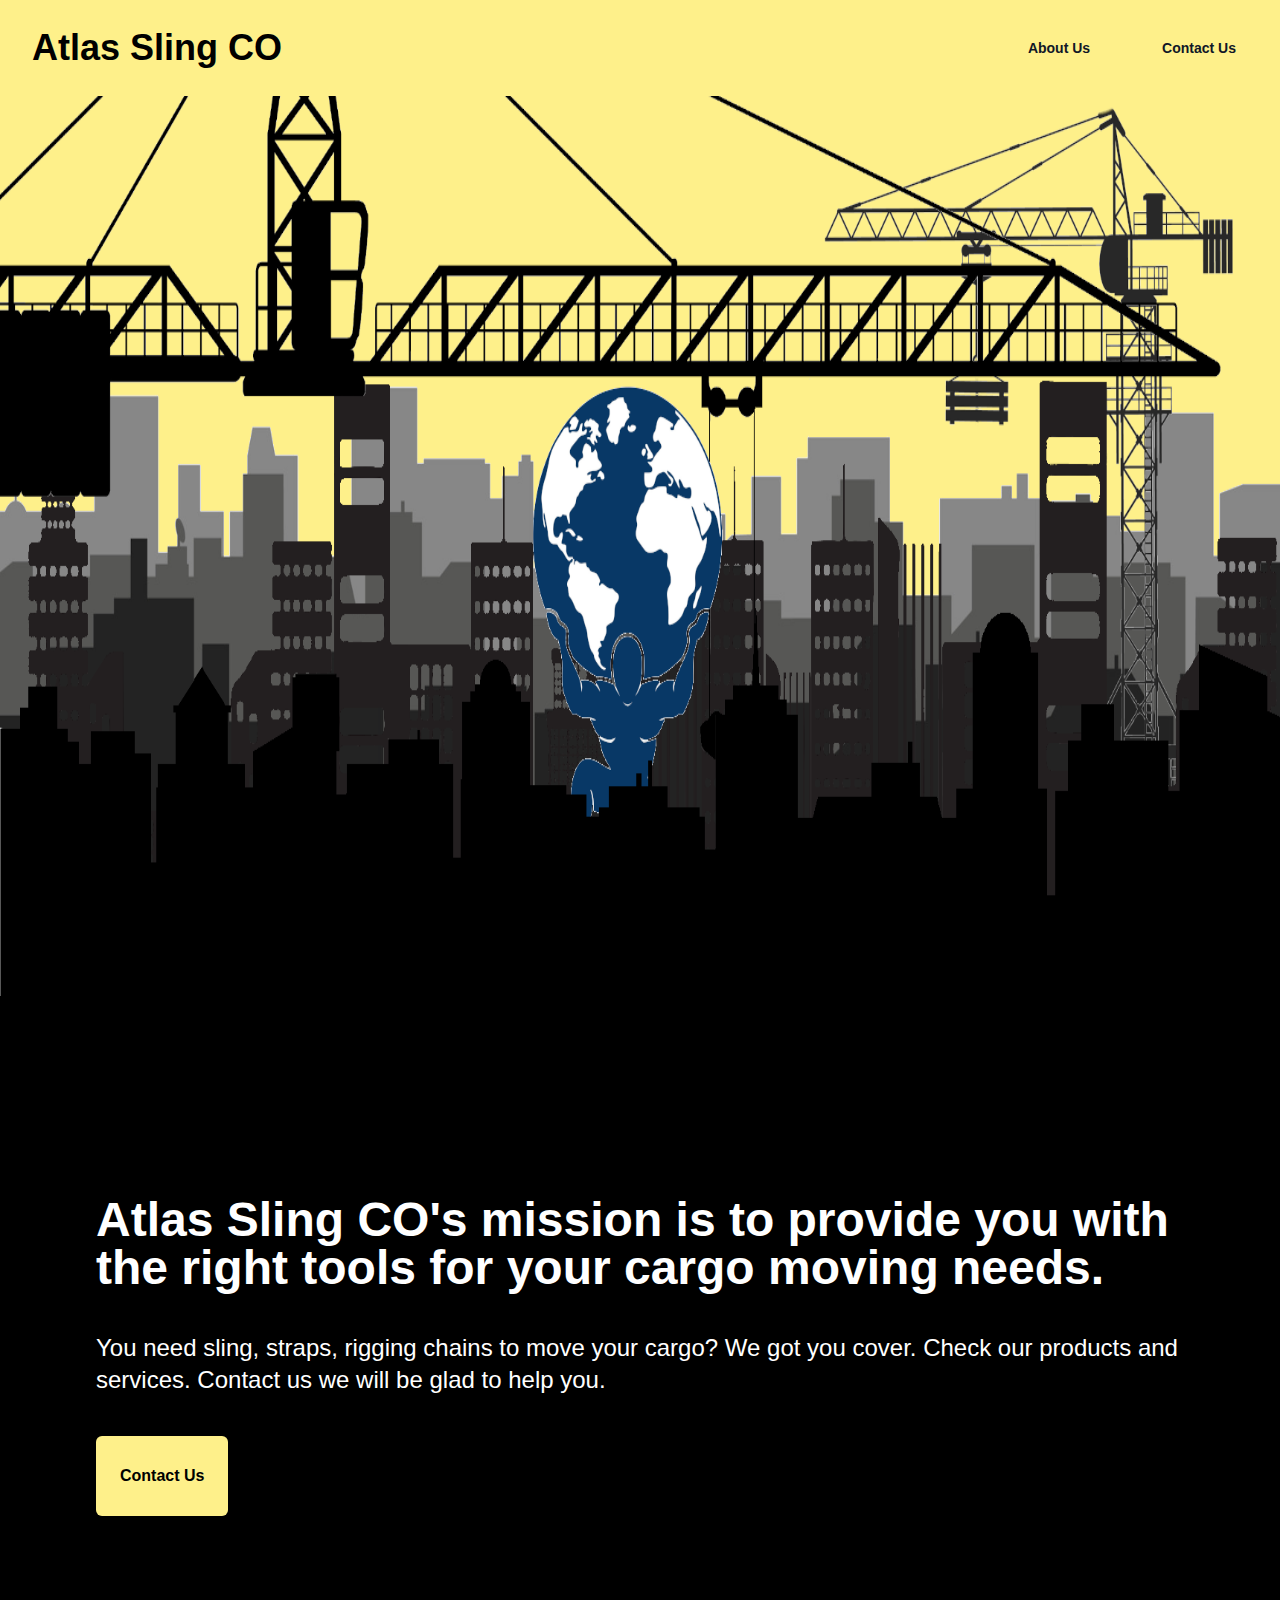
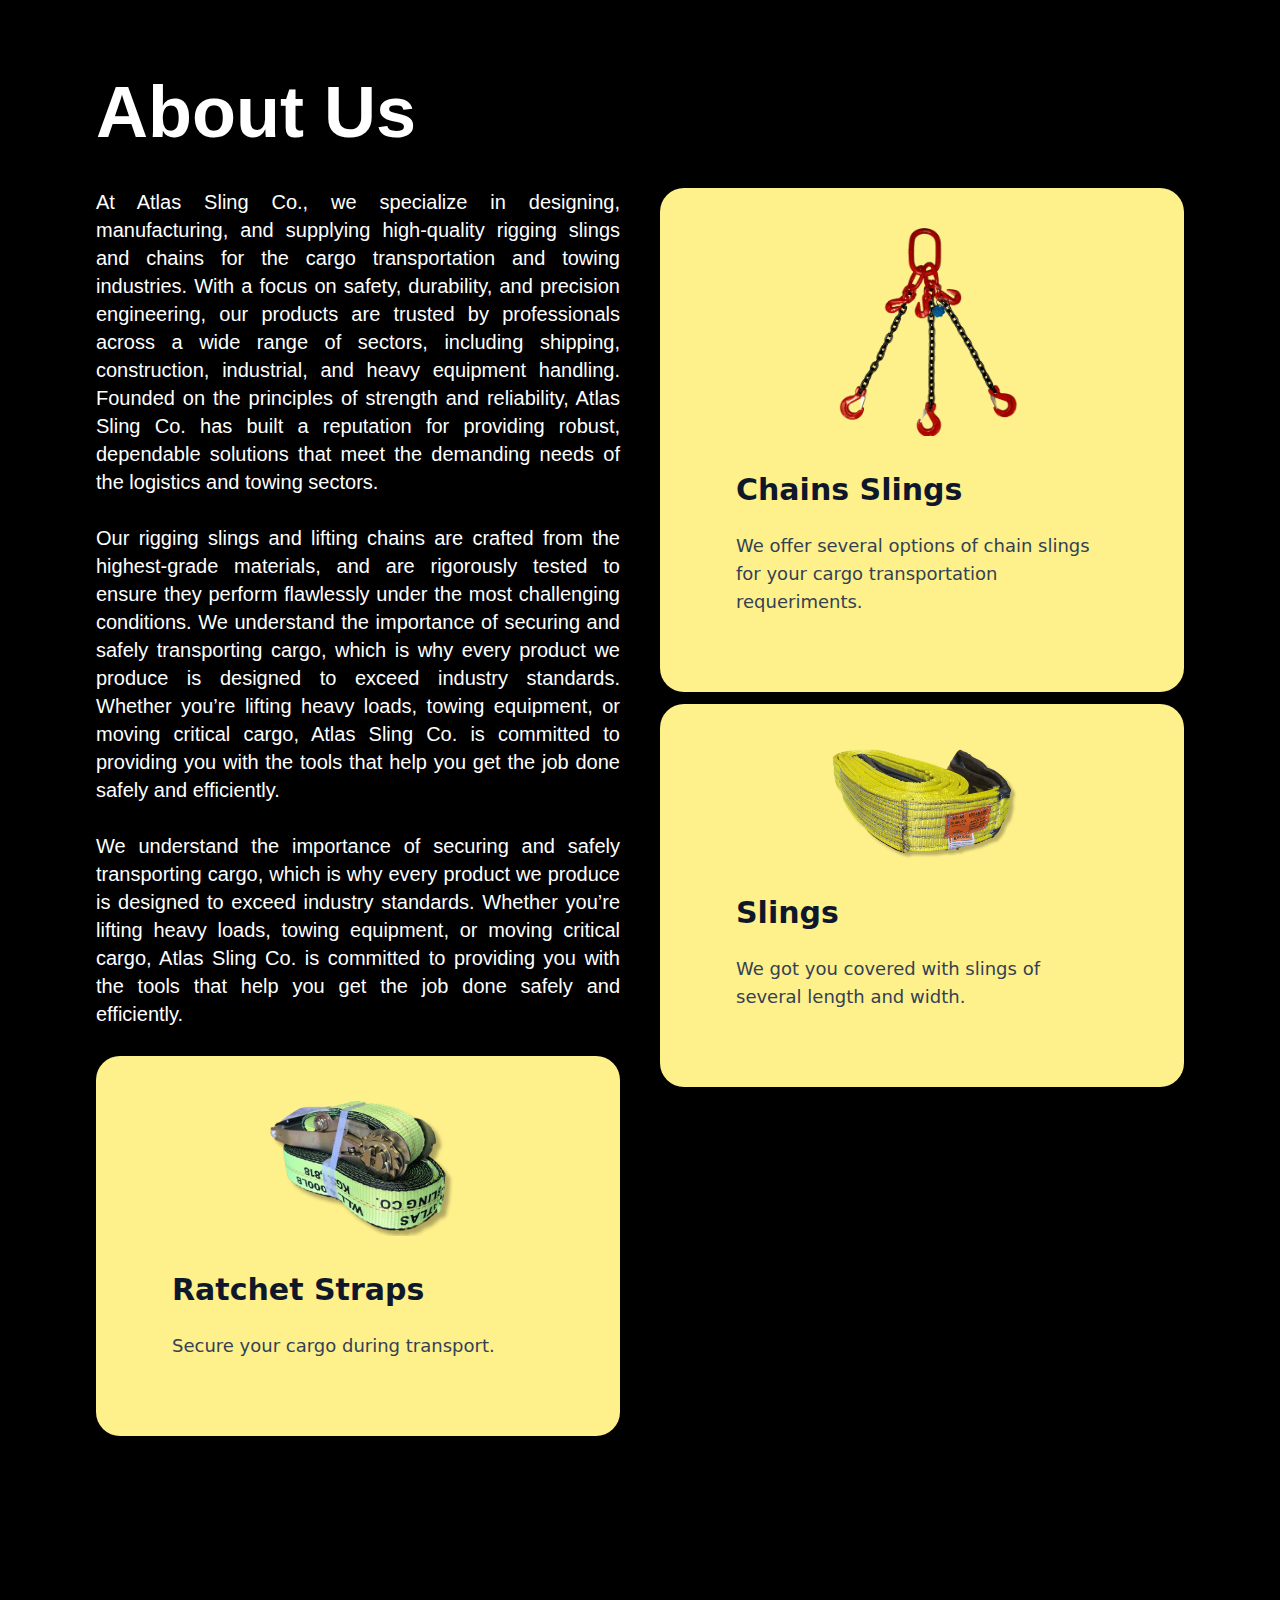
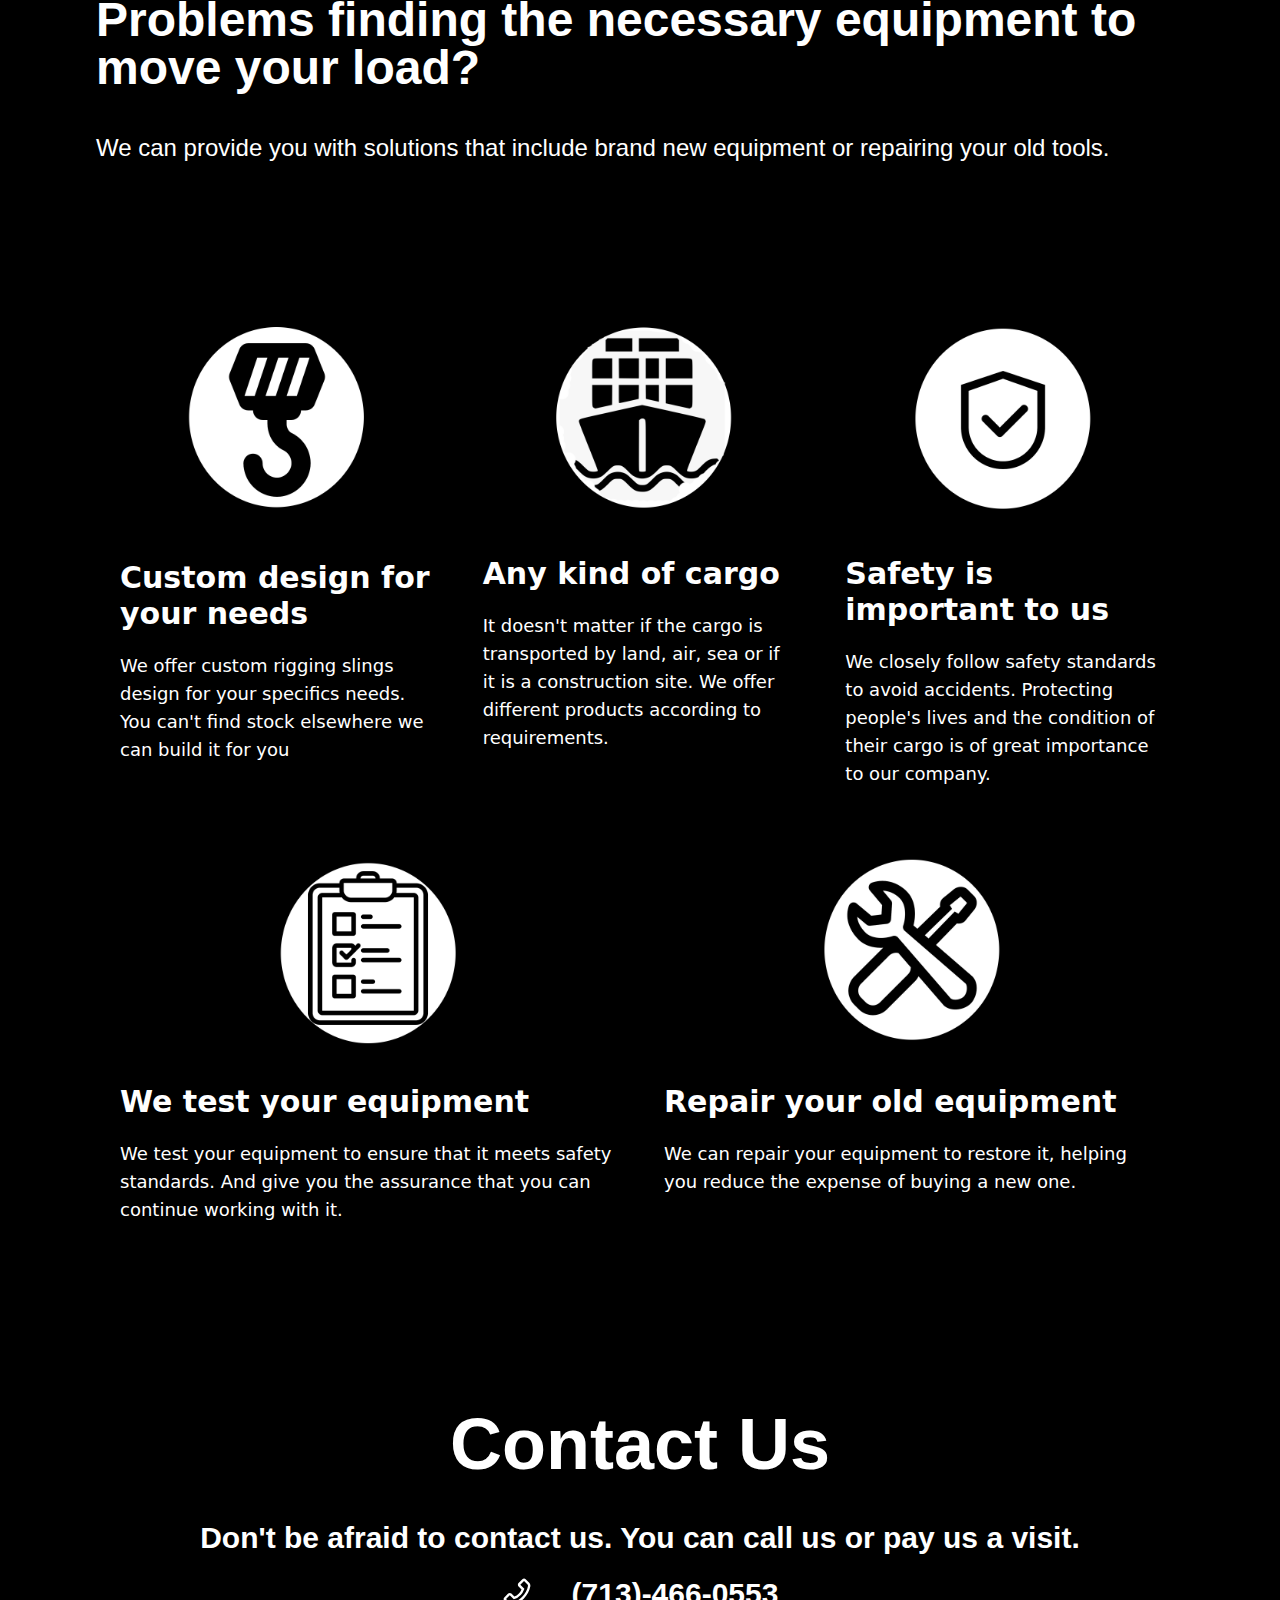
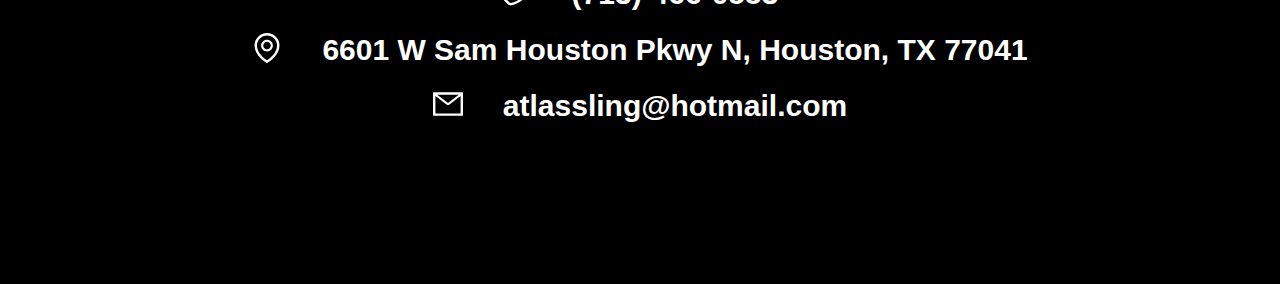
==== commit 5d2ec8bc: "Updated navbar fixes and image" ====
--- a/index.html
+++ b/index.html
@@ -1 +1 @@
-<!DOCTYPE html><html lang="en"><head><meta charSet="utf-8"/><meta name="viewport" content="width=device-width, initial-scale=1"/><link rel="preload" href="/_next/static/media/4473ecc91f70f139-s.p.woff" as="font" crossorigin="" type="font/woff"/><link rel="preload" href="/_next/static/media/463dafcda517f24f-s.p.woff" as="font" crossorigin="" type="font/woff"/><link rel="preload" as="image" href="./images/bg.png"/><link rel="preload" as="image" href="./images/buildings_skyline_2.png"/><link rel="preload" as="image" href="./images/buildings_skyline_1.png"/><link rel="preload" as="image" href="./images/crane_6.png"/><link rel="preload" as="image" href="./images/atlas_2.png"/><link rel="preload" as="image" href="./images/crane_5.png"/><link rel="preload" as="image" href="./images/buildings_skyline_3.png"/><link rel="stylesheet" href="/_next/static/css/3aa7369673dc7d55.css" data-precedence="next"/><link rel="preload" as="script" fetchPriority="low" href="/_next/static/chunks/webpack-9f9d947a63484a6e.js"/><script src="/_next/static/chunks/4bd1b696-eab2ebe17ab24a6b.js" async=""></script><script src="/_next/static/chunks/517-4c42dfbd75c09569.js" async=""></script><script src="/_next/static/chunks/main-app-afe362e7373ab374.js" async=""></script><script src="/_next/static/chunks/c16f53c3-1a61701c419040c3.js" async=""></script><script src="/_next/static/chunks/561-5ae4da3f98a36e57.js" async=""></script><script src="/_next/static/chunks/app/page-d1e926b9063649f7.js" async=""></script><meta name="next-size-adjust"/><title>Atlas Sling CO</title><meta name="description" content="We make sling and rigging chains to cover your cargot transportation needs."/><link rel="icon" href="/favicon.ico" type="image/x-icon" sizes="16x16"/><script src="/_next/static/chunks/polyfills-42372ed130431b0a.js" noModule=""></script></head><body class="__variable_1e4310 __variable_c3aa02 antialiased m-auto"><div class="bg-black space-y-0"><nav aria-label="Global" class="mx-auto flex max-w-10xl items-center justify-between p-6 lg:px-8 bg-yellow-200"><div class="flex lg:flex-1"><a href="#" class="-m-1.5 p-1.5"><span class="sr-only">Atlas Sling</span><div class="font-bold text-lg lg:text-4xl text-black">Atlas Sling CO</div></a></div><div class="flex lg:hidden"><button type="button" class="-m-2.5 inline-flex items-center justify-center rounded-md p-2.5 text-gray-700"><span class="sr-only">Open main menu</span><span role="img" aria-label="unordered-list" aria-hidden="true" class="anticon anticon-unordered-list size-6"><svg viewBox="64 64 896 896" focusable="false" data-icon="unordered-list" width="1em" height="1em" fill="currentColor" aria-hidden="true"><path d="M912 192H328c-4.4 0-8 3.6-8 8v56c0 4.4 3.6 8 8 8h584c4.4 0 8-3.6 8-8v-56c0-4.4-3.6-8-8-8zm0 284H328c-4.4 0-8 3.6-8 8v56c0 4.4 3.6 8 8 8h584c4.4 0 8-3.6 8-8v-56c0-4.4-3.6-8-8-8zm0 284H328c-4.4 0-8 3.6-8 8v56c0 4.4 3.6 8 8 8h584c4.4 0 8-3.6 8-8v-56c0-4.4-3.6-8-8-8zM104 228a56 56 0 10112 0 56 56 0 10-112 0zm0 284a56 56 0 10112 0 56 56 0 10-112 0zm0 284a56 56 0 10112 0 56 56 0 10-112 0z"></path></svg></span></button></div><div class="hidden lg:flex lg:gap-x-12"><a href="#about_us" class="text-sm/6 font-semibold text-gray-900 rounded-3xl p-3 hover:text-white hover:bg-black">About Us</a><a href="#contact_us" class="text-sm/6 font-semibold text-gray-900 rounded-3xl p-3 hover:text-white hover:bg-black">Contact Us</a></div><span hidden="" style="position:fixed;top:1px;left:1px;width:1px;height:0;padding:0;margin:-1px;overflow:hidden;clip:rect(0, 0, 0, 0);white-space:nowrap;border-width:0;display:none"></span><span hidden="" style="position:fixed;top:1px;left:1px;width:1px;height:0;padding:0;margin:-1px;overflow:hidden;clip:rect(0, 0, 0, 0);white-space:nowrap;border-width:0;display:none"></span></nav><div class="parallax relative mx-auto flex  items-center justify-center p-2 lg:p-6 lg:px-8 pointer-events-none lg:h-screen"><img class="absolute top-0 left-0 w-full" src="./images/bg.png" style="margin-top:0px"/><img class="absolute top-0 left-0 w-full" src="./images/buildings_skyline_2.png" style="margin-top:0px"/><img class="absolute top-0 left-0 w-full" src="./images/buildings_skyline_1.png"/><img class="absolute top-0 left-0 w-full" src="./images/crane_6.png" style="margin-top:0px"/><img class="absolute top-0 left-0 w-full" src="./images/atlas_2.png" style="margin-top:0px"/><img class="absolute top-0 left-0 w-full" src="./images/crane_5.png" style="margin-top:0px"/><img class="absolute top-0 left-0 w-full" src="./images/buildings_skyline_3.png"/></div><div class="relative px-2 lg:px-24 bg-black lg:pt-10 z-20"><div class="flex-auto text-3xl lg:text-5xl font-bold mb-10 text-white mt-40">Atlas Sling CO&#x27;s mission is to provide you with the right tools for your cargo moving needs.</div><div class="flex-auto text-lg lg:text-2xl font-medium mb-10 text-white mt-5">You need sling, straps, rigging chains to move your cargo? We got you cover. Check our products and services. Contact us we will be glad to help you.</div><div class="flex space-x-10"><a href="#contact_us" target="_self" rel="noopener noreferrer"><button class="h-10 lg:h-20 px-6 font-semibold rounded-md bg-yellow-200 text-black">Contact Us</button></a></div><div id="about_us" class="flex-auto text-3xl lg:text-7xl font-bold mb-10 text-white mt-40">About Us</div><div class="grid grid-cols-1 lg:grid-cols-2 gap-10"><div class=""><p class="flex-auto text-justify text-lg lg:text-xl text-white">At Atlas Sling Co., we specialize in designing, manufacturing, and supplying high-quality rigging slings and chains for the cargo transportation and towing industries. With a focus on safety, durability, and precision engineering, our products are trusted by professionals across a wide range of sectors, including shipping, construction, industrial, and heavy equipment handling. Founded on the principles of strength and reliability, Atlas Sling Co. has built a reputation for providing robust, dependable solutions that meet the demanding needs of the logistics and towing sectors.<br/><br/></p><p class="flex-auto text-justify text-lg lg:text-xl text-white">Our rigging slings and lifting chains are crafted from the highest-grade materials, and are rigorously tested to ensure they perform flawlessly under the most challenging conditions. We understand the importance of securing and safely transporting cargo, which is why every product we produce is designed to exceed industry standards. Whether you’re lifting heavy loads, towing equipment, or moving critical cargo, Atlas Sling Co. is committed to providing you with the tools that help you get the job done safely and efficiently.<br/><br/></p><p class="flex-auto text-justify text-lg lg:text-xl text-white">We understand the importance of securing and safely transporting cargo, which is why every product we produce is designed to exceed industry standards. Whether you’re lifting heavy loads, towing equipment, or moving critical cargo, Atlas Sling Co. is committed to providing you with the tools that help you get the job done safely and efficiently.<br/><br/></p><div class="flex-none font-sans bg-yellow-200 p-5 lg:p-10 rounded-3xl justify-center"><div class="flex-none w-48 relative mx-auto"><img src="./images/as_handler.png" alt="" class="w-full h-full object-cover" loading="lazy"/></div><form class="flex-auto p-1 lg:p-6"><div class="flex flex-wrap p-3"><h1 class="flex-auto text-3xl font-bold text-slate-900">Ratchet Straps</h1></div><p class="text-lg text-slate-700 p-3">Secure your cargo during transport.</p></form></div></div><div class="flex-wrap space-y-3"><div class="flex-none font-sans bg-yellow-200 p-5 lg:p-10 rounded-3xl justify-center"><div class="flex-none w-48 relative mx-auto"><img src="./images/chain_sling.png" alt="" class="w-full h-full object-cover" loading="lazy"/></div><form class="flex-auto p-1 lg:p-6"><div class="flex flex-wrap p-3"><h1 class="flex-auto text-3xl font-bold text-slate-900">Chains Slings</h1></div><p class="text-lg text-slate-700 p-3">We offer several options of chain slings for your cargo transportation requeriments.</p></form></div><div class="flex-none font-sans bg-yellow-200 p-5 lg:p-10 rounded-3xl justify-center"><div class="flex-none w-48 relative mx-auto"><img src="./images/as_strap.png" alt="" class="w-full h-full object-cover" loading="lazy"/></div><form class="flex-auto p-1 lg:p-6"><div class="flex flex-wrap p-3"><h1 class="flex-auto text-3xl font-bold text-slate-900">Slings</h1></div><p class="text-lg text-slate-700 p-3">We got you covered with slings of several length and width.</p></form></div></div></div><div class="flex-auto text-3xl lg:text-5xl font-bold mb-10 text-white mt-40">Problems finding the necessary equipment to move your load?</div><div class="flex-auto text-lg lg:text-2xl font-medium mb-10 text-white mt-5">We can provide you with solutions that include brand new equipment or repairing your old tools.</div><div class="grid grid-cols-1 lg:grid-cols-3 mt-40 space-y-10 lg:space-y-0"><div class="flex-none font-sans justify-center"><div class="flex-none w-48 relative mx-auto"><img src="./images/hook_icon.png" alt="" class="w-full h-full object-cover" loading="lazy"/></div><div class="flex-auto p-2 lg:p-6 mt-5"><div class="flex flex-wrap"><h1 class="flex-auto text-xl lg:text-3xl font-bold text-white">Custom design for your needs</h1></div><p class="text-lg text-white mt-5">We offer custom rigging slings design for your specifics needs. You can&#x27;t find stock elsewhere we can build it for you</p></div></div><div class="flex-none font-sans justify-center space-y-4"><div class="flex-none w-48 relative mx-auto"><img src="./images/cargo_icon.png" alt="" class="w-full h-full object-cover" loading="lazy"/></div><div class="flex-auto lg:p-6 mt-5"><div class="flex flex-wrap"><h1 class="flex-auto text-xl lg:text-3xl font-bold text-white">Any kind of cargo</h1></div><p class="text-lg text-white mt-5">It doesn&#x27;t matter if the cargo is transported by land, air, sea or if it is a construction site. We offer different products according to requirements.</p></div></div><div class="flex-none font-sans justify-center space-y-4"><div class="flex-none w-48 relative mx-auto"><img src="./images/safety_icon.png" alt="" class="w-full h-full object-cover" loading="lazy"/></div><div class="flex-auto lg:p-6 mt-5"><div class="flex flex-wrap"><h1 class="flex-auto text-xl lg:text-3xl font-bold text-white">Safety is important to us</h1></div><p class="text-lg text-white mt-5">We closely follow safety standards to avoid accidents. Protecting people&#x27;s lives and the condition of their cargo is of great importance to our company.</p></div></div></div><div class="grid grid-cols-1 lg:grid-cols-2 space-y-10 lg:space-y-0 mt-10"><div class="flex-none font-sans justify-center space-y-4"><div class="flex-none w-48 relative mx-auto"><img src="./images/test_icon.png" alt="" class="w-full h-full object-cover" loading="lazy"/></div><div class="flex-auto lg:p-6 mt-5"><div class="flex flex-wrap"><h1 class="flex-auto text-xl lg:text-3xl font-bold text-white">We test your equipment</h1></div><p class="text-lg text-white mt-5">We test your equipment to ensure that it meets safety standards. And give you the assurance that you can continue working with it.</p></div></div><div class="flex-none font-sans justify-center space-y-4"><div class="flex-none w-48 relative mx-auto"><img src="./images/repair_icon.png" alt="" class="w-full h-full object-cover" loading="lazy"/></div><div class="flex-auto lg:p-6 mt-5"><div class="flex flex-wrap"><h1 class="flex-auto text-xl lg:text-3xl font-bold text-white">Repair your old equipment</h1></div><p class="text-lg text-white mt-5">We can repair your equipment to restore it, helping you reduce the expense of buying a new one.</p></div></div></div><div id="contact_us" class="flex-auto text-3xl lg:text-7xl font-bold mb-10 text-white mt-40 text-center">Contact Us</div><div class="flex-wrap space-y-5 pb-40"><div class="flex space-x-10 justify-center "><div class="text-lg lg:text-3xl text-white font-bold">Don&#x27;t be afraid to contact us. You can call us or pay us a visit.</div></div><div class="flex space-x-5 lg:space-x-10 justify-start lg:justify-center "><div class="text-lg lg:text-3xl text-white font-bold"><span role="img" aria-label="phone" class="anticon anticon-phone"><svg viewBox="64 64 896 896" focusable="false" data-icon="phone" width="1em" height="1em" fill="currentColor" aria-hidden="true"><path d="M877.1 238.7L770.6 132.3c-13-13-30.4-20.3-48.8-20.3s-35.8 7.2-48.8 20.3L558.3 246.8c-13 13-20.3 30.5-20.3 48.9 0 18.5 7.2 35.8 20.3 48.9l89.6 89.7a405.46 405.46 0 01-86.4 127.3c-36.7 36.9-79.6 66-127.2 86.6l-89.6-89.7c-13-13-30.4-20.3-48.8-20.3a68.2 68.2 0 00-48.8 20.3L132.3 673c-13 13-20.3 30.5-20.3 48.9 0 18.5 7.2 35.8 20.3 48.9l106.4 106.4c22.2 22.2 52.8 34.9 84.2 34.9 6.5 0 12.8-.5 19.2-1.6 132.4-21.8 263.8-92.3 369.9-198.3C818 606 888.4 474.6 910.4 342.1c6.3-37.6-6.3-76.3-33.3-103.4zm-37.6 91.5c-19.5 117.9-82.9 235.5-178.4 331s-213 158.9-330.9 178.4c-14.8 2.5-30-2.5-40.8-13.2L184.9 721.9 295.7 611l119.8 120 .9.9 21.6-8a481.29 481.29 0 00285.7-285.8l8-21.6-120.8-120.7 110.8-110.9 104.5 104.5c10.8 10.8 15.8 26 13.3 40.8z"></path></svg></span></div><div class="text-lg lg:text-3xl text-white font-bold">(713)-466-0553</div></div><div class="flex space-x-5 lg:space-x-10 lg:justify-center"><div class="text-lg lg:text-3xl text-white font-bold"><span role="img" aria-label="environment" class="anticon anticon-environment"><svg viewBox="64 64 896 896" focusable="false" data-icon="environment" width="1em" height="1em" fill="currentColor" aria-hidden="true"><path d="M854.6 289.1a362.49 362.49 0 00-79.9-115.7 370.83 370.83 0 00-118.2-77.8C610.7 76.6 562.1 67 512 67c-50.1 0-98.7 9.6-144.5 28.5-44.3 18.3-84 44.5-118.2 77.8A363.6 363.6 0 00169.4 289c-19.5 45-29.4 92.8-29.4 142 0 70.6 16.9 140.9 50.1 208.7 26.7 54.5 64 107.6 111 158.1 80.3 86.2 164.5 138.9 188.4 153a43.9 43.9 0 0022.4 6.1c7.8 0 15.5-2 22.4-6.1 23.9-14.1 108.1-66.8 188.4-153 47-50.4 84.3-103.6 111-158.1C867.1 572 884 501.8 884 431.1c0-49.2-9.9-97-29.4-142zM512 880.2c-65.9-41.9-300-207.8-300-449.1 0-77.9 31.1-151.1 87.6-206.3C356.3 169.5 431.7 139 512 139s155.7 30.5 212.4 85.9C780.9 280 812 353.2 812 431.1c0 241.3-234.1 407.2-300 449.1zm0-617.2c-97.2 0-176 78.8-176 176s78.8 176 176 176 176-78.8 176-176-78.8-176-176-176zm79.2 255.2A111.6 111.6 0 01512 551c-29.9 0-58-11.7-79.2-32.8A111.6 111.6 0 01400 439c0-29.9 11.7-58 32.8-79.2C454 338.6 482.1 327 512 327c29.9 0 58 11.6 79.2 32.8C612.4 381 624 409.1 624 439c0 29.9-11.6 58-32.8 79.2z"></path></svg></span></div><div class="text-lg lg:text-3xl text-white font-bold">6601 W Sam Houston Pkwy N, Houston, TX 77041</div></div><div class="flex space-x-5 lg:space-x-10 lg:justify-center"><div class="text-lg lg:text-3xl text-white font-bold"><span role="img" aria-label="mail" class="anticon anticon-mail"><svg viewBox="64 64 896 896" focusable="false" data-icon="mail" width="1em" height="1em" fill="currentColor" aria-hidden="true"><path d="M928 160H96c-17.7 0-32 14.3-32 32v640c0 17.7 14.3 32 32 32h832c17.7 0 32-14.3 32-32V192c0-17.7-14.3-32-32-32zm-40 110.8V792H136V270.8l-27.6-21.5 39.3-50.5 42.8 33.3h643.1l42.8-33.3 39.3 50.5-27.7 21.5zM833.6 232L512 482 190.4 232l-42.8-33.3-39.3 50.5 27.6 21.5 341.6 265.6a55.99 55.99 0 0068.7 0L888 270.8l27.6-21.5-39.3-50.5-42.7 33.2z"></path></svg></span></div><a href="mailto:atlassling@hotmail.com" class="text-lg lg:text-3xl text-white font-bold">atlassling@hotmail.com</a></div></div></div></div><script src="/_next/static/chunks/webpack-9f9d947a63484a6e.js" async=""></script><script>(self.__next_f=self.__next_f||[]).push([0])</script><script>self.__next_f.push([1,"4:\"$Sreact.fragment\"\n5:I[5244,[],\"\"]\n6:I[3866,[],\"\"]\n7:I[7033,[],\"ClientPageRoot\"]\n8:I[9809,[\"545\",\"static/chunks/c16f53c3-1a61701c419040c3.js\",\"561\",\"static/chunks/561-5ae4da3f98a36e57.js\",\"974\",\"static/chunks/app/page-d1e926b9063649f7.js\"],\"default\"]\nb:I[6213,[],\"OutletBoundary\"]\nd:I[6213,[],\"MetadataBoundary\"]\nf:I[6213,[],\"ViewportBoundary\"]\n11:I[4835,[],\"\"]\n1:HL[\"/_next/static/media/4473ecc91f70f139-s.p.woff\",\"font\",{\"crossOrigin\":\"\",\"type\":\"font/woff\"}]\n2:HL[\"/_next/static/media/463dafcda517f24f-s.p.woff\",\"font\",{\"crossOrigin\":\"\",\"type\":\"font/woff\"}]\n3:HL[\"/_next/static/css/3aa7369673dc7d55.css\",\"style\"]\n"])</script><script>self.__next_f.push([1,"0:{\"P\":null,\"b\":\"mstWMQ3DTo_rJn40v2rLc\",\"p\":\"\",\"c\":[\"\",\"\"],\"i\":false,\"f\":[[[\"\",{\"children\":[\"__PAGE__\",{}]},\"$undefined\",\"$undefined\",true],[\"\",[\"$\",\"$4\",\"c\",{\"children\":[[[\"$\",\"link\",\"0\",{\"rel\":\"stylesheet\",\"href\":\"/_next/static/css/3aa7369673dc7d55.css\",\"precedence\":\"next\",\"crossOrigin\":\"$undefined\",\"nonce\":\"$undefined\"}]],[\"$\",\"html\",null,{\"lang\":\"en\",\"children\":[\"$\",\"body\",null,{\"className\":\"__variable_1e4310 __variable_c3aa02 antialiased m-auto\",\"children\":[\"$\",\"$L5\",null,{\"parallelRouterKey\":\"children\",\"segmentPath\":[\"children\"],\"error\":\"$undefined\",\"errorStyles\":\"$undefined\",\"errorScripts\":\"$undefined\",\"template\":[\"$\",\"$L6\",null,{}],\"templateStyles\":\"$undefined\",\"templateScripts\":\"$undefined\",\"notFound\":[[\"$\",\"title\",null,{\"children\":\"404: This page could not be found.\"}],[\"$\",\"div\",null,{\"style\":{\"fontFamily\":\"system-ui,\\\"Segoe UI\\\",Roboto,Helvetica,Arial,sans-serif,\\\"Apple Color Emoji\\\",\\\"Segoe UI Emoji\\\"\",\"height\":\"100vh\",\"textAlign\":\"center\",\"display\":\"flex\",\"flexDirection\":\"column\",\"alignItems\":\"center\",\"justifyContent\":\"center\"},\"children\":[\"$\",\"div\",null,{\"children\":[[\"$\",\"style\",null,{\"dangerouslySetInnerHTML\":{\"__html\":\"body{color:#000;background:#fff;margin:0}.next-error-h1{border-right:1px solid rgba(0,0,0,.3)}@media (prefers-color-scheme:dark){body{color:#fff;background:#000}.next-error-h1{border-right:1px solid rgba(255,255,255,.3)}}\"}}],[\"$\",\"h1\",null,{\"className\":\"next-error-h1\",\"style\":{\"display\":\"inline-block\",\"margin\":\"0 20px 0 0\",\"padding\":\"0 23px 0 0\",\"fontSize\":24,\"fontWeight\":500,\"verticalAlign\":\"top\",\"lineHeight\":\"49px\"},\"children\":\"404\"}],[\"$\",\"div\",null,{\"style\":{\"display\":\"inline-block\"},\"children\":[\"$\",\"h2\",null,{\"style\":{\"fontSize\":14,\"fontWeight\":400,\"lineHeight\":\"49px\",\"margin\":0},\"children\":\"This page could not be found.\"}]}]]}]}]],\"notFoundStyles\":[]}]}]}]]}],{\"children\":[\"__PAGE__\",[\"$\",\"$4\",\"c\",{\"children\":[[\"$\",\"$L7\",null,{\"Component\":\"$8\",\"searchParams\":{},\"params\":{},\"promises\":[\"$@9\",\"$@a\"]}],null,[\"$\",\"$Lb\",null,{\"children\":\"$Lc\"}]]}],{},null]},null],[\"$\",\"$4\",\"h\",{\"children\":[null,[\"$\",\"$4\",\"2V1JDKJe3MtlI5gNPPvPY\",{\"children\":[[\"$\",\"$Ld\",null,{\"children\":\"$Le\"}],[\"$\",\"$Lf\",null,{\"children\":\"$L10\"}],[\"$\",\"meta\",null,{\"name\":\"next-size-adjust\"}]]}]]}]]],\"m\":\"$undefined\",\"G\":[\"$11\",\"$undefined\"],\"s\":false,\"S\":true}\n"])</script><script>self.__next_f.push([1,"9:{}\na:{}\n"])</script><script>self.__next_f.push([1,"10:[[\"$\",\"meta\",\"0\",{\"name\":\"viewport\",\"content\":\"width=device-width, initial-scale=1\"}]]\ne:[[\"$\",\"meta\",\"0\",{\"charSet\":\"utf-8\"}],[\"$\",\"title\",\"1\",{\"children\":\"Atlas Sling CO\"}],[\"$\",\"meta\",\"2\",{\"name\":\"description\",\"content\":\"We make sling and rigging chains to cover your cargot transportation needs.\"}],[\"$\",\"link\",\"3\",{\"rel\":\"icon\",\"href\":\"/favicon.ico\",\"type\":\"image/x-icon\",\"sizes\":\"16x16\"}]]\n"])</script><script>self.__next_f.push([1,"c:null\n"])</script></body></html>+<!DOCTYPE html><html lang="en"><head><meta charSet="utf-8"/><meta name="viewport" content="width=device-width, initial-scale=1"/><link rel="preload" href="/_next/static/media/4473ecc91f70f139-s.p.woff" as="font" crossorigin="" type="font/woff"/><link rel="preload" href="/_next/static/media/463dafcda517f24f-s.p.woff" as="font" crossorigin="" type="font/woff"/><link rel="preload" as="image" href="./images/bg_skyline.png"/><link rel="stylesheet" href="/_next/static/css/7140187863091adc.css" data-precedence="next"/><link rel="preload" as="script" fetchPriority="low" href="/_next/static/chunks/webpack-9f9d947a63484a6e.js"/><script src="/_next/static/chunks/4bd1b696-eab2ebe17ab24a6b.js" async=""></script><script src="/_next/static/chunks/517-4c42dfbd75c09569.js" async=""></script><script src="/_next/static/chunks/main-app-afe362e7373ab374.js" async=""></script><script src="/_next/static/chunks/c16f53c3-1a61701c419040c3.js" async=""></script><script src="/_next/static/chunks/561-5ae4da3f98a36e57.js" async=""></script><script src="/_next/static/chunks/app/page-6594de3da0810915.js" async=""></script><meta name="next-size-adjust"/><title>Atlas Sling CO</title><meta name="description" content="We make sling and rigging chains to cover your cargot transportation needs."/><link rel="icon" href="/favicon.ico" type="image/x-icon" sizes="16x16"/><script src="/_next/static/chunks/polyfills-42372ed130431b0a.js" noModule=""></script></head><body class="__variable_1e4310 __variable_c3aa02 antialiased m-auto"><div class="bg-black space-y-0"><nav aria-label="Global" class="mx-auto flex w-screen items-center justify-between p-6 lg:px-8 bg-yellow-200"><div class="flex lg:flex-1"><a href="#" class="-m-1.5 p-1.5"><span class="sr-only">Atlas Sling</span><div class="font-bold text-lg lg:text-4xl text-black">Atlas Sling CO</div></a></div><div class="flex lg:hidden"><button type="button" class="-m-2.5 inline-flex items-center justify-center rounded-md p-2.5 text-gray-700"><span class="sr-only">Open main menu</span><span role="img" aria-label="unordered-list" aria-hidden="true" class="anticon anticon-unordered-list size-6"><svg viewBox="64 64 896 896" focusable="false" data-icon="unordered-list" width="1em" height="1em" fill="currentColor" aria-hidden="true"><path d="M912 192H328c-4.4 0-8 3.6-8 8v56c0 4.4 3.6 8 8 8h584c4.4 0 8-3.6 8-8v-56c0-4.4-3.6-8-8-8zm0 284H328c-4.4 0-8 3.6-8 8v56c0 4.4 3.6 8 8 8h584c4.4 0 8-3.6 8-8v-56c0-4.4-3.6-8-8-8zm0 284H328c-4.4 0-8 3.6-8 8v56c0 4.4 3.6 8 8 8h584c4.4 0 8-3.6 8-8v-56c0-4.4-3.6-8-8-8zM104 228a56 56 0 10112 0 56 56 0 10-112 0zm0 284a56 56 0 10112 0 56 56 0 10-112 0zm0 284a56 56 0 10112 0 56 56 0 10-112 0z"></path></svg></span></button></div><div class="hidden lg:flex lg:gap-x-12"><a href="#about_us" class="text-sm/6 font-semibold text-gray-900 rounded-3xl p-3 hover:text-white hover:bg-black">About Us</a><a href="#contact_us" class="text-sm/6 font-semibold text-gray-900 rounded-3xl p-3 hover:text-white hover:bg-black">Contact Us</a></div><span hidden="" style="position:fixed;top:1px;left:1px;width:1px;height:0;padding:0;margin:-1px;overflow:hidden;clip:rect(0, 0, 0, 0);white-space:nowrap;border-width:0;display:none"></span><span hidden="" style="position:fixed;top:1px;left:1px;width:1px;height:0;padding:0;margin:-1px;overflow:hidden;clip:rect(0, 0, 0, 0);white-space:nowrap;border-width:0;display:none"></span></nav><div class="mx-auto flex justify-center pointer-events-none lg:h-screen"><img class="top-0 left-0 w-full" src="./images/bg_skyline.png" style="margin-top:0px"/></div><div class="px-2 lg:px-24 bg-black lg:pt-10 z-20"><div class="flex-auto text-3xl lg:text-5xl font-bold mb-10 text-white mt-40">Atlas Sling CO&#x27;s mission is to provide you with the right tools for your cargo moving needs.</div><div class="flex-auto text-lg lg:text-2xl font-medium mb-10 text-white mt-5">You need sling, straps, rigging chains to move your cargo? We got you cover. Check our products and services. Contact us we will be glad to help you.</div><div class="flex space-x-10"><a href="#contact_us" target="_self" rel="noopener noreferrer"><button class="h-10 lg:h-20 px-6 font-semibold rounded-md bg-yellow-200 text-black">Contact Us</button></a></div><div id="about_us" class="flex-auto text-3xl lg:text-7xl font-bold mb-10 text-white mt-40">About Us</div><div class="grid grid-cols-1 lg:grid-cols-2 gap-10"><div class=""><p class="flex-auto text-justify text-lg lg:text-xl text-white">At Atlas Sling Co., we specialize in designing, manufacturing, and supplying high-quality rigging slings and chains for the cargo transportation and towing industries. With a focus on safety, durability, and precision engineering, our products are trusted by professionals across a wide range of sectors, including shipping, construction, industrial, and heavy equipment handling. Founded on the principles of strength and reliability, Atlas Sling Co. has built a reputation for providing robust, dependable solutions that meet the demanding needs of the logistics and towing sectors.<br/><br/></p><p class="flex-auto text-justify text-lg lg:text-xl text-white">Our rigging slings and lifting chains are crafted from the highest-grade materials, and are rigorously tested to ensure they perform flawlessly under the most challenging conditions. We understand the importance of securing and safely transporting cargo, which is why every product we produce is designed to exceed industry standards. Whether you’re lifting heavy loads, towing equipment, or moving critical cargo, Atlas Sling Co. is committed to providing you with the tools that help you get the job done safely and efficiently.<br/><br/></p><p class="flex-auto text-justify text-lg lg:text-xl text-white">We understand the importance of securing and safely transporting cargo, which is why every product we produce is designed to exceed industry standards. Whether you’re lifting heavy loads, towing equipment, or moving critical cargo, Atlas Sling Co. is committed to providing you with the tools that help you get the job done safely and efficiently.<br/><br/></p><div class="flex-none font-sans bg-yellow-200 p-5 lg:p-10 rounded-3xl justify-center"><div class="flex-none w-48 relative mx-auto"><img src="./images/as_handler.png" alt="" class="w-full h-full object-cover" loading="lazy"/></div><form class="flex-auto p-1 lg:p-6"><div class="flex flex-wrap p-3"><h1 class="flex-auto text-3xl font-bold text-slate-900">Ratchet Straps</h1></div><p class="text-lg text-slate-700 p-3">Secure your cargo during transport.</p></form></div></div><div class="flex-wrap space-y-3"><div class="flex-none font-sans bg-yellow-200 p-5 lg:p-10 rounded-3xl justify-center"><div class="flex-none w-48 relative mx-auto"><img src="./images/chain_sling.png" alt="" class="w-full h-full object-cover" loading="lazy"/></div><form class="flex-auto p-1 lg:p-6"><div class="flex flex-wrap p-3"><h1 class="flex-auto text-3xl font-bold text-slate-900">Chains Slings</h1></div><p class="text-lg text-slate-700 p-3">We offer several options of chain slings for your cargo transportation requeriments.</p></form></div><div class="flex-none font-sans bg-yellow-200 p-5 lg:p-10 rounded-3xl justify-center"><div class="flex-none w-48 relative mx-auto"><img src="./images/as_strap.png" alt="" class="w-full h-full object-cover" loading="lazy"/></div><form class="flex-auto p-1 lg:p-6"><div class="flex flex-wrap p-3"><h1 class="flex-auto text-3xl font-bold text-slate-900">Slings</h1></div><p class="text-lg text-slate-700 p-3">We got you covered with slings of several length and width.</p></form></div></div></div><div class="flex-auto text-3xl lg:text-5xl font-bold mb-10 text-white mt-40">Problems finding the necessary equipment to move your load?</div><div class="flex-auto text-lg lg:text-2xl font-medium mb-10 text-white mt-5">We can provide you with solutions that include brand new equipment or repairing your old tools.</div><div class="grid grid-cols-1 lg:grid-cols-3 mt-40 space-y-10 lg:space-y-0"><div class="flex-none font-sans justify-center"><div class="flex-none w-48 relative mx-auto"><img src="./images/hook_icon.png" alt="" class="w-full h-full object-cover" loading="lazy"/></div><div class="flex-auto p-2 lg:p-6 mt-5"><div class="flex flex-wrap"><h1 class="flex-auto text-xl lg:text-3xl font-bold text-white">Custom design for your needs</h1></div><p class="text-lg text-white mt-5">We offer custom rigging slings design for your specifics needs. You can&#x27;t find stock elsewhere we can build it for you</p></div></div><div class="flex-none font-sans justify-center space-y-4"><div class="flex-none w-48 relative mx-auto"><img src="./images/cargo_icon.png" alt="" class="w-full h-full object-cover" loading="lazy"/></div><div class="flex-auto lg:p-6 mt-5"><div class="flex flex-wrap"><h1 class="flex-auto text-xl lg:text-3xl font-bold text-white">Any kind of cargo</h1></div><p class="text-lg text-white mt-5">It doesn&#x27;t matter if the cargo is transported by land, air, sea or if it is a construction site. We offer different products according to requirements.</p></div></div><div class="flex-none font-sans justify-center space-y-4"><div class="flex-none w-48 relative mx-auto"><img src="./images/safety_icon.png" alt="" class="w-full h-full object-cover" loading="lazy"/></div><div class="flex-auto lg:p-6 mt-5"><div class="flex flex-wrap"><h1 class="flex-auto text-xl lg:text-3xl font-bold text-white">Safety is important to us</h1></div><p class="text-lg text-white mt-5">We closely follow safety standards to avoid accidents. Protecting people&#x27;s lives and the condition of their cargo is of great importance to our company.</p></div></div></div><div class="grid grid-cols-1 lg:grid-cols-2 space-y-10 lg:space-y-0 mt-10"><div class="flex-none font-sans justify-center space-y-4"><div class="flex-none w-48 relative mx-auto"><img src="./images/test_icon.png" alt="" class="w-full h-full object-cover" loading="lazy"/></div><div class="flex-auto lg:p-6 mt-5"><div class="flex flex-wrap"><h1 class="flex-auto text-xl lg:text-3xl font-bold text-white">We test your equipment</h1></div><p class="text-lg text-white mt-5">We test your equipment to ensure that it meets safety standards. And give you the assurance that you can continue working with it.</p></div></div><div class="flex-none font-sans justify-center space-y-4"><div class="flex-none w-48 relative mx-auto"><img src="./images/repair_icon.png" alt="" class="w-full h-full object-cover" loading="lazy"/></div><div class="flex-auto lg:p-6 mt-5"><div class="flex flex-wrap"><h1 class="flex-auto text-xl lg:text-3xl font-bold text-white">Repair your old equipment</h1></div><p class="text-lg text-white mt-5">We can repair your equipment to restore it, helping you reduce the expense of buying a new one.</p></div></div></div><div id="contact_us" class="flex-auto text-3xl lg:text-7xl font-bold mb-10 text-white mt-40 text-center">Contact Us</div><div class="flex-wrap space-y-5 pb-40"><div class="flex space-x-10 justify-center "><div class="text-lg lg:text-3xl text-white font-bold">Don&#x27;t be afraid to contact us. You can call us or pay us a visit.</div></div><div class="flex space-x-5 lg:space-x-10 justify-start lg:justify-center "><div class="text-lg lg:text-3xl text-white font-bold"><span role="img" aria-label="phone" class="anticon anticon-phone"><svg viewBox="64 64 896 896" focusable="false" data-icon="phone" width="1em" height="1em" fill="currentColor" aria-hidden="true"><path d="M877.1 238.7L770.6 132.3c-13-13-30.4-20.3-48.8-20.3s-35.8 7.2-48.8 20.3L558.3 246.8c-13 13-20.3 30.5-20.3 48.9 0 18.5 7.2 35.8 20.3 48.9l89.6 89.7a405.46 405.46 0 01-86.4 127.3c-36.7 36.9-79.6 66-127.2 86.6l-89.6-89.7c-13-13-30.4-20.3-48.8-20.3a68.2 68.2 0 00-48.8 20.3L132.3 673c-13 13-20.3 30.5-20.3 48.9 0 18.5 7.2 35.8 20.3 48.9l106.4 106.4c22.2 22.2 52.8 34.9 84.2 34.9 6.5 0 12.8-.5 19.2-1.6 132.4-21.8 263.8-92.3 369.9-198.3C818 606 888.4 474.6 910.4 342.1c6.3-37.6-6.3-76.3-33.3-103.4zm-37.6 91.5c-19.5 117.9-82.9 235.5-178.4 331s-213 158.9-330.9 178.4c-14.8 2.5-30-2.5-40.8-13.2L184.9 721.9 295.7 611l119.8 120 .9.9 21.6-8a481.29 481.29 0 00285.7-285.8l8-21.6-120.8-120.7 110.8-110.9 104.5 104.5c10.8 10.8 15.8 26 13.3 40.8z"></path></svg></span></div><div class="text-lg lg:text-3xl text-white font-bold">(713)-466-0553</div></div><div class="flex space-x-5 lg:space-x-10 lg:justify-center"><div class="text-lg lg:text-3xl text-white font-bold"><span role="img" aria-label="environment" class="anticon anticon-environment"><svg viewBox="64 64 896 896" focusable="false" data-icon="environment" width="1em" height="1em" fill="currentColor" aria-hidden="true"><path d="M854.6 289.1a362.49 362.49 0 00-79.9-115.7 370.83 370.83 0 00-118.2-77.8C610.7 76.6 562.1 67 512 67c-50.1 0-98.7 9.6-144.5 28.5-44.3 18.3-84 44.5-118.2 77.8A363.6 363.6 0 00169.4 289c-19.5 45-29.4 92.8-29.4 142 0 70.6 16.9 140.9 50.1 208.7 26.7 54.5 64 107.6 111 158.1 80.3 86.2 164.5 138.9 188.4 153a43.9 43.9 0 0022.4 6.1c7.8 0 15.5-2 22.4-6.1 23.9-14.1 108.1-66.8 188.4-153 47-50.4 84.3-103.6 111-158.1C867.1 572 884 501.8 884 431.1c0-49.2-9.9-97-29.4-142zM512 880.2c-65.9-41.9-300-207.8-300-449.1 0-77.9 31.1-151.1 87.6-206.3C356.3 169.5 431.7 139 512 139s155.7 30.5 212.4 85.9C780.9 280 812 353.2 812 431.1c0 241.3-234.1 407.2-300 449.1zm0-617.2c-97.2 0-176 78.8-176 176s78.8 176 176 176 176-78.8 176-176-78.8-176-176-176zm79.2 255.2A111.6 111.6 0 01512 551c-29.9 0-58-11.7-79.2-32.8A111.6 111.6 0 01400 439c0-29.9 11.7-58 32.8-79.2C454 338.6 482.1 327 512 327c29.9 0 58 11.6 79.2 32.8C612.4 381 624 409.1 624 439c0 29.9-11.6 58-32.8 79.2z"></path></svg></span></div><div class="text-lg lg:text-3xl text-white font-bold">6601 W Sam Houston Pkwy N, Houston, TX 77041</div></div><div class="flex space-x-5 lg:space-x-10 lg:justify-center"><div class="text-lg lg:text-3xl text-white font-bold"><span role="img" aria-label="mail" class="anticon anticon-mail"><svg viewBox="64 64 896 896" focusable="false" data-icon="mail" width="1em" height="1em" fill="currentColor" aria-hidden="true"><path d="M928 160H96c-17.7 0-32 14.3-32 32v640c0 17.7 14.3 32 32 32h832c17.7 0 32-14.3 32-32V192c0-17.7-14.3-32-32-32zm-40 110.8V792H136V270.8l-27.6-21.5 39.3-50.5 42.8 33.3h643.1l42.8-33.3 39.3 50.5-27.7 21.5zM833.6 232L512 482 190.4 232l-42.8-33.3-39.3 50.5 27.6 21.5 341.6 265.6a55.99 55.99 0 0068.7 0L888 270.8l27.6-21.5-39.3-50.5-42.7 33.2z"></path></svg></span></div><a href="mailto:atlassling@hotmail.com" class="text-lg lg:text-3xl text-white font-bold">atlassling@hotmail.com</a></div></div></div></div><script src="/_next/static/chunks/webpack-9f9d947a63484a6e.js" async=""></script><script>(self.__next_f=self.__next_f||[]).push([0])</script><script>self.__next_f.push([1,"4:\"$Sreact.fragment\"\n5:I[5244,[],\"\"]\n6:I[3866,[],\"\"]\n7:I[7033,[],\"ClientPageRoot\"]\n8:I[9809,[\"545\",\"static/chunks/c16f53c3-1a61701c419040c3.js\",\"561\",\"static/chunks/561-5ae4da3f98a36e57.js\",\"974\",\"static/chunks/app/page-6594de3da0810915.js\"],\"default\"]\nb:I[6213,[],\"OutletBoundary\"]\nd:I[6213,[],\"MetadataBoundary\"]\nf:I[6213,[],\"ViewportBoundary\"]\n11:I[4835,[],\"\"]\n1:HL[\"/_next/static/media/4473ecc91f70f139-s.p.woff\",\"font\",{\"crossOrigin\":\"\",\"type\":\"font/woff\"}]\n2:HL[\"/_next/static/media/463dafcda517f24f-s.p.woff\",\"font\",{\"crossOrigin\":\"\",\"type\":\"font/woff\"}]\n3:HL[\"/_next/static/css/7140187863091adc.css\",\"style\"]\n"])</script><script>self.__next_f.push([1,"0:{\"P\":null,\"b\":\"WitJPF4uvusRgKk8u1WYS\",\"p\":\"\",\"c\":[\"\",\"\"],\"i\":false,\"f\":[[[\"\",{\"children\":[\"__PAGE__\",{}]},\"$undefined\",\"$undefined\",true],[\"\",[\"$\",\"$4\",\"c\",{\"children\":[[[\"$\",\"link\",\"0\",{\"rel\":\"stylesheet\",\"href\":\"/_next/static/css/7140187863091adc.css\",\"precedence\":\"next\",\"crossOrigin\":\"$undefined\",\"nonce\":\"$undefined\"}]],[\"$\",\"html\",null,{\"lang\":\"en\",\"children\":[\"$\",\"body\",null,{\"className\":\"__variable_1e4310 __variable_c3aa02 antialiased m-auto\",\"children\":[\"$\",\"$L5\",null,{\"parallelRouterKey\":\"children\",\"segmentPath\":[\"children\"],\"error\":\"$undefined\",\"errorStyles\":\"$undefined\",\"errorScripts\":\"$undefined\",\"template\":[\"$\",\"$L6\",null,{}],\"templateStyles\":\"$undefined\",\"templateScripts\":\"$undefined\",\"notFound\":[[\"$\",\"title\",null,{\"children\":\"404: This page could not be found.\"}],[\"$\",\"div\",null,{\"style\":{\"fontFamily\":\"system-ui,\\\"Segoe UI\\\",Roboto,Helvetica,Arial,sans-serif,\\\"Apple Color Emoji\\\",\\\"Segoe UI Emoji\\\"\",\"height\":\"100vh\",\"textAlign\":\"center\",\"display\":\"flex\",\"flexDirection\":\"column\",\"alignItems\":\"center\",\"justifyContent\":\"center\"},\"children\":[\"$\",\"div\",null,{\"children\":[[\"$\",\"style\",null,{\"dangerouslySetInnerHTML\":{\"__html\":\"body{color:#000;background:#fff;margin:0}.next-error-h1{border-right:1px solid rgba(0,0,0,.3)}@media (prefers-color-scheme:dark){body{color:#fff;background:#000}.next-error-h1{border-right:1px solid rgba(255,255,255,.3)}}\"}}],[\"$\",\"h1\",null,{\"className\":\"next-error-h1\",\"style\":{\"display\":\"inline-block\",\"margin\":\"0 20px 0 0\",\"padding\":\"0 23px 0 0\",\"fontSize\":24,\"fontWeight\":500,\"verticalAlign\":\"top\",\"lineHeight\":\"49px\"},\"children\":\"404\"}],[\"$\",\"div\",null,{\"style\":{\"display\":\"inline-block\"},\"children\":[\"$\",\"h2\",null,{\"style\":{\"fontSize\":14,\"fontWeight\":400,\"lineHeight\":\"49px\",\"margin\":0},\"children\":\"This page could not be found.\"}]}]]}]}]],\"notFoundStyles\":[]}]}]}]]}],{\"children\":[\"__PAGE__\",[\"$\",\"$4\",\"c\",{\"children\":[[\"$\",\"$L7\",null,{\"Component\":\"$8\",\"searchParams\":{},\"params\":{},\"promises\":[\"$@9\",\"$@a\"]}],null,[\"$\",\"$Lb\",null,{\"children\":\"$Lc\"}]]}],{},null]},null],[\"$\",\"$4\",\"h\",{\"children\":[null,[\"$\",\"$4\",\"D3mUoEDew3S-jFgQj12i7\",{\"children\":[[\"$\",\"$Ld\",null,{\"children\":\"$Le\"}],[\"$\",\"$Lf\",null,{\"children\":\"$L10\"}],[\"$\",\"meta\",null,{\"name\":\"next-size-adjust\"}]]}]]}]]],\"m\":\"$undefined\",\"G\":[\"$11\",\"$undefined\"],\"s\":false,\"S\":true}\n"])</script><script>self.__next_f.push([1,"9:{}\na:{}\n"])</script><script>self.__next_f.push([1,"10:[[\"$\",\"meta\",\"0\",{\"name\":\"viewport\",\"content\":\"width=device-width, initial-scale=1\"}]]\ne:[[\"$\",\"meta\",\"0\",{\"charSet\":\"utf-8\"}],[\"$\",\"title\",\"1\",{\"children\":\"Atlas Sling CO\"}],[\"$\",\"meta\",\"2\",{\"name\":\"description\",\"content\":\"We make sling and rigging chains to cover your cargot transportation needs.\"}],[\"$\",\"link\",\"3\",{\"rel\":\"icon\",\"href\":\"/favicon.ico\",\"type\":\"image/x-icon\",\"sizes\":\"16x16\"}]]\n"])</script><script>self.__next_f.push([1,"c:null\n"])</script></body></html>--- a/_next/static/css/7140187863091adc.css
+++ b/_next/static/css/7140187863091adc.css
@@ -0,0 +1,3 @@
+@font-face{font-family:geistSans;src:url(/_next/static/media/4473ecc91f70f139-s.p.woff) format("woff");font-display:swap;font-weight:100 900}@font-face{font-family:geistSans Fallback;src:local("Arial");ascent-override:85.83%;descent-override:20.52%;line-gap-override:9.33%;size-adjust:107.19%}.__className_1e4310{font-family:geistSans,geistSans Fallback}.__variable_1e4310{--font-geist-sans:"geistSans","geistSans Fallback"}@font-face{font-family:geistMono;src:url(/_next/static/media/463dafcda517f24f-s.p.woff) format("woff");font-display:swap;font-weight:100 900}@font-face{font-family:geistMono Fallback;src:local("Arial");ascent-override:69.97%;descent-override:16.73%;line-gap-override:7.61%;size-adjust:131.49%}.__className_c3aa02{font-family:geistMono,geistMono Fallback}.__variable_c3aa02{--font-geist-mono:"geistMono","geistMono Fallback"}*,:after,:before{--tw-border-spacing-x:0;--tw-border-spacing-y:0;--tw-translate-x:0;--tw-translate-y:0;--tw-rotate:0;--tw-skew-x:0;--tw-skew-y:0;--tw-scale-x:1;--tw-scale-y:1;--tw-pan-x: ;--tw-pan-y: ;--tw-pinch-zoom: ;--tw-scroll-snap-strictness:proximity;--tw-gradient-from-position: ;--tw-gradient-via-position: ;--tw-gradient-to-position: ;--tw-ordinal: ;--tw-slashed-zero: ;--tw-numeric-figure: ;--tw-numeric-spacing: ;--tw-numeric-fraction: ;--tw-ring-inset: ;--tw-ring-offset-width:0px;--tw-ring-offset-color:#fff;--tw-ring-color:rgba(59,130,246,.5);--tw-ring-offset-shadow:0 0 #0000;--tw-ring-shadow:0 0 #0000;--tw-shadow:0 0 #0000;--tw-shadow-colored:0 0 #0000;--tw-blur: ;--tw-brightness: ;--tw-contrast: ;--tw-grayscale: ;--tw-hue-rotate: ;--tw-invert: ;--tw-saturate: ;--tw-sepia: ;--tw-drop-shadow: ;--tw-backdrop-blur: ;--tw-backdrop-brightness: ;--tw-backdrop-contrast: ;--tw-backdrop-grayscale: ;--tw-backdrop-hue-rotate: ;--tw-backdrop-invert: ;--tw-backdrop-opacity: ;--tw-backdrop-saturate: ;--tw-backdrop-sepia: ;--tw-contain-size: ;--tw-contain-layout: ;--tw-contain-paint: ;--tw-contain-style: }::backdrop{--tw-border-spacing-x:0;--tw-border-spacing-y:0;--tw-translate-x:0;--tw-translate-y:0;--tw-rotate:0;--tw-skew-x:0;--tw-skew-y:0;--tw-scale-x:1;--tw-scale-y:1;--tw-pan-x: ;--tw-pan-y: ;--tw-pinch-zoom: ;--tw-scroll-snap-strictness:proximity;--tw-gradient-from-position: ;--tw-gradient-via-position: ;--tw-gradient-to-position: ;--tw-ordinal: ;--tw-slashed-zero: ;--tw-numeric-figure: ;--tw-numeric-spacing: ;--tw-numeric-fraction: ;--tw-ring-inset: ;--tw-ring-offset-width:0px;--tw-ring-offset-color:#fff;--tw-ring-color:rgba(59,130,246,.5);--tw-ring-offset-shadow:0 0 #0000;--tw-ring-shadow:0 0 #0000;--tw-shadow:0 0 #0000;--tw-shadow-colored:0 0 #0000;--tw-blur: ;--tw-brightness: ;--tw-contrast: ;--tw-grayscale: ;--tw-hue-rotate: ;--tw-invert: ;--tw-saturate: ;--tw-sepia: ;--tw-drop-shadow: ;--tw-backdrop-blur: ;--tw-backdrop-brightness: ;--tw-backdrop-contrast: ;--tw-backdrop-grayscale: ;--tw-backdrop-hue-rotate: ;--tw-backdrop-invert: ;--tw-backdrop-opacity: ;--tw-backdrop-saturate: ;--tw-backdrop-sepia: ;--tw-contain-size: ;--tw-contain-layout: ;--tw-contain-paint: ;--tw-contain-style: }/*
+! tailwindcss v3.4.14 | MIT License | https://tailwindcss.com
+*/*,:after,:before{box-sizing:border-box;border:0 solid #e5e7eb}:after,:before{--tw-content:""}:host,html{line-height:1.5;-webkit-text-size-adjust:100%;-moz-tab-size:4;tab-size:4;font-family:ui-sans-serif,system-ui,sans-serif,Apple Color Emoji,Segoe UI Emoji,Segoe UI Symbol,Noto Color Emoji;font-feature-settings:normal;font-variation-settings:normal;-webkit-tap-highlight-color:transparent}body{margin:0;line-height:inherit}hr{height:0;color:inherit;border-top-width:1px}abbr:where([title]){text-decoration:underline dotted}h1,h2,h3,h4,h5,h6{font-size:inherit;font-weight:inherit}a{color:inherit;text-decoration:inherit}b,strong{font-weight:bolder}code,kbd,pre,samp{font-family:ui-monospace,SFMono-Regular,Menlo,Monaco,Consolas,Liberation Mono,Courier New,monospace;font-feature-settings:normal;font-variation-settings:normal;font-size:1em}small{font-size:80%}sub,sup{font-size:75%;line-height:0;position:relative;vertical-align:baseline}sub{bottom:-.25em}sup{top:-.5em}table{text-indent:0;border-color:inherit;border-collapse:collapse}button,input,optgroup,select,textarea{font-family:inherit;font-feature-settings:inherit;font-variation-settings:inherit;font-size:100%;font-weight:inherit;line-height:inherit;letter-spacing:inherit;color:inherit;margin:0;padding:0}button,select{text-transform:none}button,input:where([type=button]),input:where([type=reset]),input:where([type=submit]){-webkit-appearance:button;background-color:transparent;background-image:none}:-moz-focusring{outline:auto}:-moz-ui-invalid{box-shadow:none}progress{vertical-align:baseline}::-webkit-inner-spin-button,::-webkit-outer-spin-button{height:auto}[type=search]{-webkit-appearance:textfield;outline-offset:-2px}::-webkit-search-decoration{-webkit-appearance:none}::-webkit-file-upload-button{-webkit-appearance:button;font:inherit}summary{display:list-item}blockquote,dd,dl,figure,h1,h2,h3,h4,h5,h6,hr,p,pre{margin:0}fieldset{margin:0}fieldset,legend{padding:0}menu,ol,ul{list-style:none;margin:0;padding:0}dialog{padding:0}textarea{resize:vertical}input::placeholder,textarea::placeholder{opacity:1;color:#9ca3af}[role=button],button{cursor:pointer}:disabled{cursor:default}audio,canvas,embed,iframe,img,object,svg,video{display:block;vertical-align:middle}img,video{max-width:100%;height:auto}[hidden]:where(:not([hidden=until-found])){display:none}.sr-only{position:absolute;width:1px;height:1px;padding:0;margin:-1px;overflow:hidden;clip:rect(0,0,0,0);white-space:nowrap;border-width:0}.pointer-events-none{pointer-events:none}.fixed{position:fixed}.relative{position:relative}.inset-0{inset:0}.inset-y-0{top:0;bottom:0}.left-0{left:0}.right-0{right:0}.top-0{top:0}.z-10{z-index:10}.z-20{z-index:20}.-m-1\.5{margin:-.375rem}.-m-2\.5{margin:-.625rem}.m-auto{margin:auto}.-mx-3{margin-left:-.75rem;margin-right:-.75rem}.-my-6{margin-top:-1.5rem;margin-bottom:-1.5rem}.mx-auto{margin-left:auto;margin-right:auto}.mb-10{margin-bottom:2.5rem}.mt-10{margin-top:2.5rem}.mt-40{margin-top:10rem}.mt-5{margin-top:1.25rem}.mt-6{margin-top:1.5rem}.block{display:block}.flex{display:flex}.inline-flex{display:inline-flex}.flow-root{display:flow-root}.grid{display:grid}.hidden{display:none}.size-6{width:1.5rem;height:1.5rem}.h-10{height:2.5rem}.h-20{height:5rem}.h-8{height:2rem}.h-full{height:100%}.w-48{width:12rem}.w-auto{width:auto}.w-full{width:100%}.w-screen{width:100vw}.flex-auto{flex:1 1 auto}.flex-none{flex:none}.grid-cols-1{grid-template-columns:repeat(1,minmax(0,1fr))}.flex-wrap{flex-wrap:wrap}.items-center{align-items:center}.justify-start{justify-content:flex-start}.justify-center{justify-content:center}.justify-between{justify-content:space-between}.gap-10{gap:2.5rem}.space-x-10>:not([hidden])~:not([hidden]){--tw-space-x-reverse:0;margin-right:calc(2.5rem * var(--tw-space-x-reverse));margin-left:calc(2.5rem * calc(1 - var(--tw-space-x-reverse)))}.space-x-4>:not([hidden])~:not([hidden]){--tw-space-x-reverse:0;margin-right:calc(1rem * var(--tw-space-x-reverse));margin-left:calc(1rem * calc(1 - var(--tw-space-x-reverse)))}.space-x-5>:not([hidden])~:not([hidden]){--tw-space-x-reverse:0;margin-right:calc(1.25rem * var(--tw-space-x-reverse));margin-left:calc(1.25rem * calc(1 - var(--tw-space-x-reverse)))}.space-y-0>:not([hidden])~:not([hidden]){--tw-space-y-reverse:0;margin-top:calc(0px * calc(1 - var(--tw-space-y-reverse)));margin-bottom:calc(0px * var(--tw-space-y-reverse))}.space-y-10>:not([hidden])~:not([hidden]){--tw-space-y-reverse:0;margin-top:calc(2.5rem * calc(1 - var(--tw-space-y-reverse)));margin-bottom:calc(2.5rem * var(--tw-space-y-reverse))}.space-y-2>:not([hidden])~:not([hidden]){--tw-space-y-reverse:0;margin-top:calc(.5rem * calc(1 - var(--tw-space-y-reverse)));margin-bottom:calc(.5rem * var(--tw-space-y-reverse))}.space-y-3>:not([hidden])~:not([hidden]){--tw-space-y-reverse:0;margin-top:calc(.75rem * calc(1 - var(--tw-space-y-reverse)));margin-bottom:calc(.75rem * var(--tw-space-y-reverse))}.space-y-4>:not([hidden])~:not([hidden]){--tw-space-y-reverse:0;margin-top:calc(1rem * calc(1 - var(--tw-space-y-reverse)));margin-bottom:calc(1rem * var(--tw-space-y-reverse))}.space-y-5>:not([hidden])~:not([hidden]){--tw-space-y-reverse:0;margin-top:calc(1.25rem * calc(1 - var(--tw-space-y-reverse)));margin-bottom:calc(1.25rem * var(--tw-space-y-reverse))}.divide-y>:not([hidden])~:not([hidden]){--tw-divide-y-reverse:0;border-top-width:calc(1px * calc(1 - var(--tw-divide-y-reverse)));border-bottom-width:calc(1px * var(--tw-divide-y-reverse))}.divide-gray-500\/10>:not([hidden])~:not([hidden]){border-color:hsla(220,9%,46%,.1)}.overflow-y-auto{overflow-y:auto}.rounded-3xl{border-radius:1.5rem}.rounded-lg{border-radius:.5rem}.rounded-md{border-radius:.375rem}.bg-black{--tw-bg-opacity:1;background-color:rgb(0 0 0/var(--tw-bg-opacity))}.bg-yellow-200{--tw-bg-opacity:1;background-color:rgb(254 240 138/var(--tw-bg-opacity))}.object-cover{object-fit:cover}.p-1{padding:.25rem}.p-1\.5{padding:.375rem}.p-2{padding:.5rem}.p-2\.5{padding:.625rem}.p-3{padding:.75rem}.p-5{padding:1.25rem}.p-6{padding:1.5rem}.px-2{padding-left:.5rem;padding-right:.5rem}.px-3{padding-left:.75rem;padding-right:.75rem}.px-6{padding-left:1.5rem;padding-right:1.5rem}.py-2{padding-top:.5rem;padding-bottom:.5rem}.py-6{padding-top:1.5rem;padding-bottom:1.5rem}.pb-40{padding-bottom:10rem}.text-center{text-align:center}.text-justify{text-align:justify}.font-sans{font-family:ui-sans-serif,system-ui,sans-serif,Apple Color Emoji,Segoe UI Emoji,Segoe UI Symbol,Noto Color Emoji}.text-3xl{font-size:1.875rem;line-height:2.25rem}.text-base\/7{font-size:1rem;line-height:1.75rem}.text-lg{font-size:1.125rem;line-height:1.75rem}.text-sm\/6{font-size:.875rem;line-height:1.5rem}.text-xl{font-size:1.25rem;line-height:1.75rem}.font-bold{font-weight:700}.font-medium{font-weight:500}.font-semibold{font-weight:600}.text-black{--tw-text-opacity:1;color:rgb(0 0 0/var(--tw-text-opacity))}.text-gray-700{--tw-text-opacity:1;color:rgb(55 65 81/var(--tw-text-opacity))}.text-gray-900{--tw-text-opacity:1;color:rgb(17 24 39/var(--tw-text-opacity))}.text-slate-700{--tw-text-opacity:1;color:rgb(51 65 85/var(--tw-text-opacity))}.text-slate-900{--tw-text-opacity:1;color:rgb(15 23 42/var(--tw-text-opacity))}.text-white{--tw-text-opacity:1;color:rgb(255 255 255/var(--tw-text-opacity))}.antialiased{-webkit-font-smoothing:antialiased;-moz-osx-font-smoothing:grayscale}:root{--background:#fff;--foreground:#171717}body{color:var(--foreground);background:var(--background);font-family:Arial,Helvetica,sans-serif;overflow-x:hidden}.navbar{top:0;padding-left:30px}.font-outline-2{-webkit-text-stroke:2px #000}.hover\:bg-black:hover{--tw-bg-opacity:1;background-color:rgb(0 0 0/var(--tw-bg-opacity))}.hover\:bg-gray-50:hover{--tw-bg-opacity:1;background-color:rgb(249 250 251/var(--tw-bg-opacity))}.hover\:text-white:hover{--tw-text-opacity:1;color:rgb(255 255 255/var(--tw-text-opacity))}@media (min-width:640px){.sm\:max-h-14{max-height:3.5rem}.sm\:max-w-sm{max-width:24rem}.sm\:ring-1{--tw-ring-offset-shadow:var(--tw-ring-inset) 0 0 0 var(--tw-ring-offset-width) var(--tw-ring-offset-color);--tw-ring-shadow:var(--tw-ring-inset) 0 0 0 calc(1px + var(--tw-ring-offset-width)) var(--tw-ring-color);box-shadow:var(--tw-ring-offset-shadow),var(--tw-ring-shadow),var(--tw-shadow,0 0 #0000)}.sm\:ring-gray-900\/10{--tw-ring-color:rgba(17,24,39,.1)}}@media (min-width:1024px){.lg\:flex{display:flex}.lg\:hidden{display:none}.lg\:h-20{height:5rem}.lg\:h-screen{height:100vh}.lg\:flex-1{flex:1 1 0%}.lg\:grid-cols-2{grid-template-columns:repeat(2,minmax(0,1fr))}.lg\:grid-cols-3{grid-template-columns:repeat(3,minmax(0,1fr))}.lg\:justify-center{justify-content:center}.lg\:gap-x-12{column-gap:3rem}.lg\:space-x-10>:not([hidden])~:not([hidden]){--tw-space-x-reverse:0;margin-right:calc(2.5rem * var(--tw-space-x-reverse));margin-left:calc(2.5rem * calc(1 - var(--tw-space-x-reverse)))}.lg\:space-y-0>:not([hidden])~:not([hidden]){--tw-space-y-reverse:0;margin-top:calc(0px * calc(1 - var(--tw-space-y-reverse)));margin-bottom:calc(0px * var(--tw-space-y-reverse))}.lg\:p-10{padding:2.5rem}.lg\:p-6{padding:1.5rem}.lg\:px-24{padding-left:6rem;padding-right:6rem}.lg\:px-8{padding-left:2rem;padding-right:2rem}.lg\:pt-10{padding-top:2.5rem}.lg\:text-2xl{font-size:1.5rem;line-height:2rem}.lg\:text-3xl{font-size:1.875rem;line-height:2.25rem}.lg\:text-4xl{font-size:2.25rem;line-height:2.5rem}.lg\:text-5xl{font-size:3rem;line-height:1}.lg\:text-7xl{font-size:4.5rem;line-height:1}.lg\:text-xl{font-size:1.25rem;line-height:1.75rem}}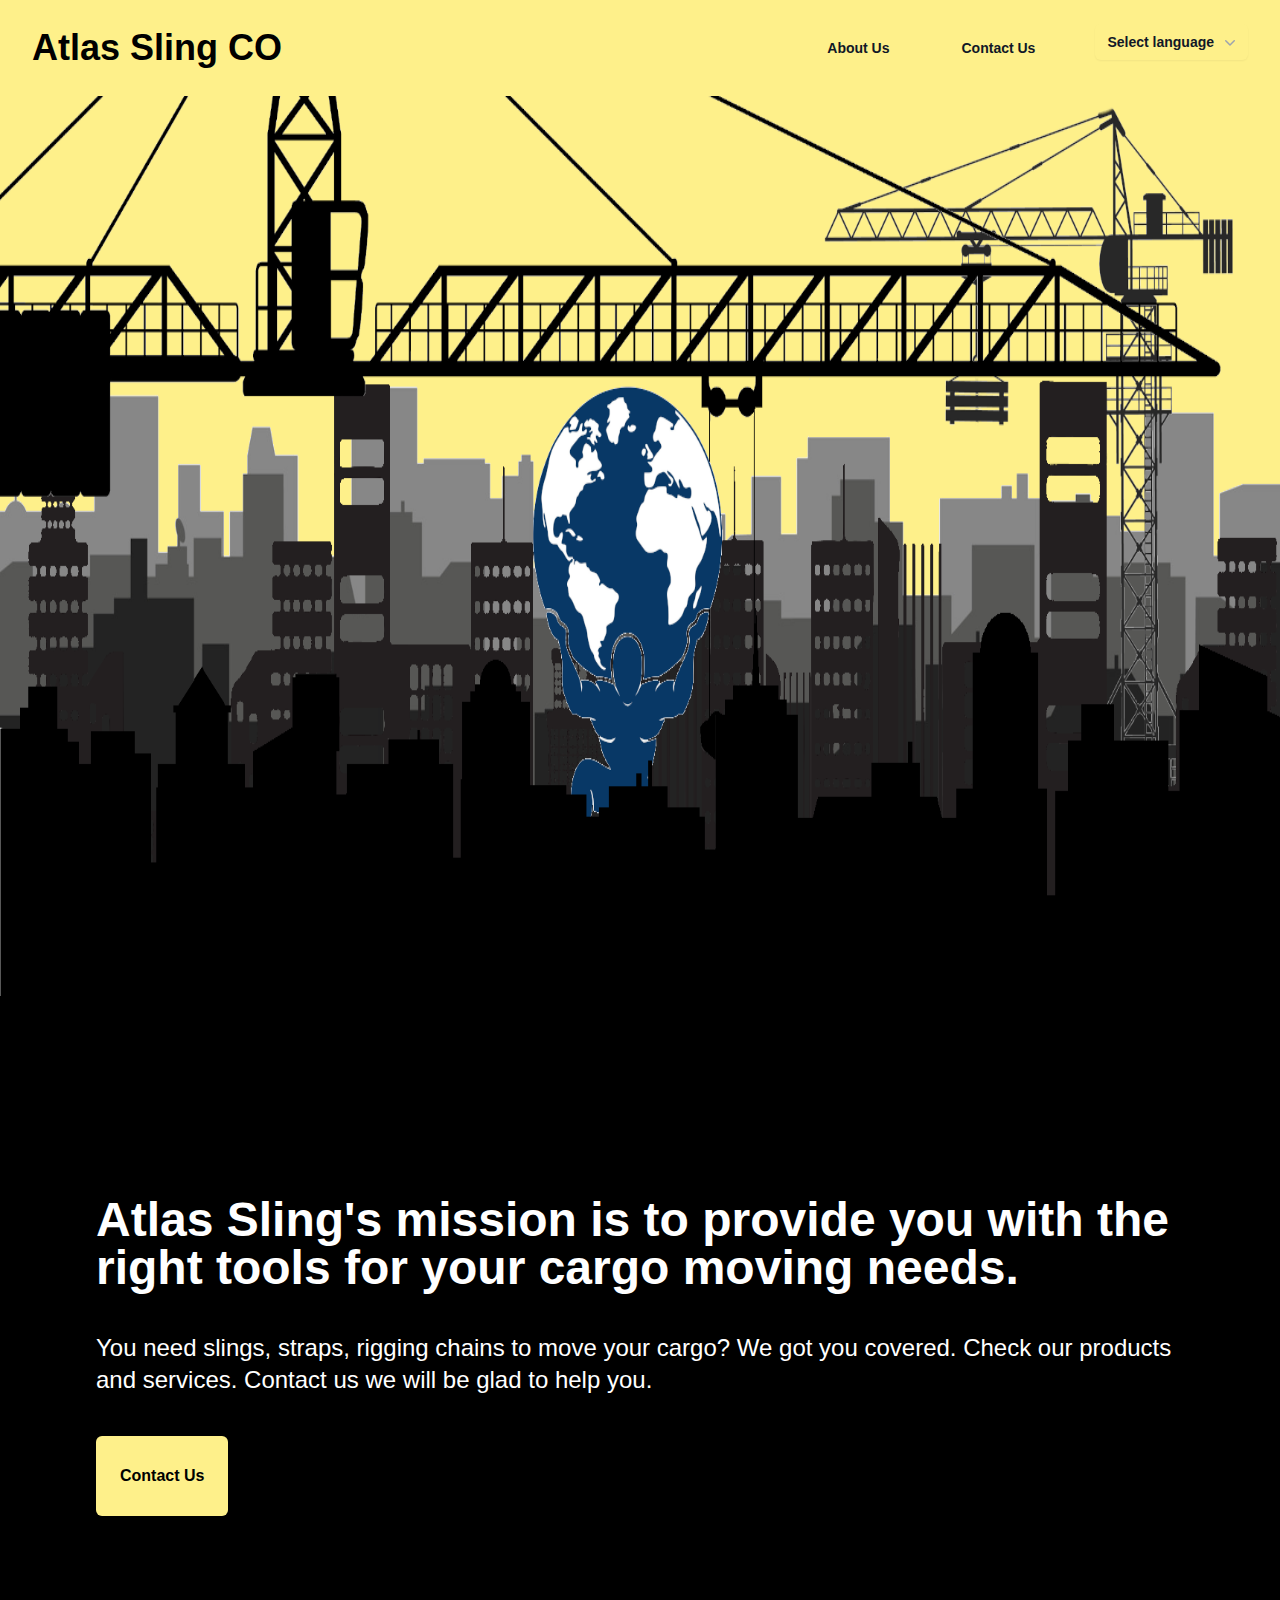
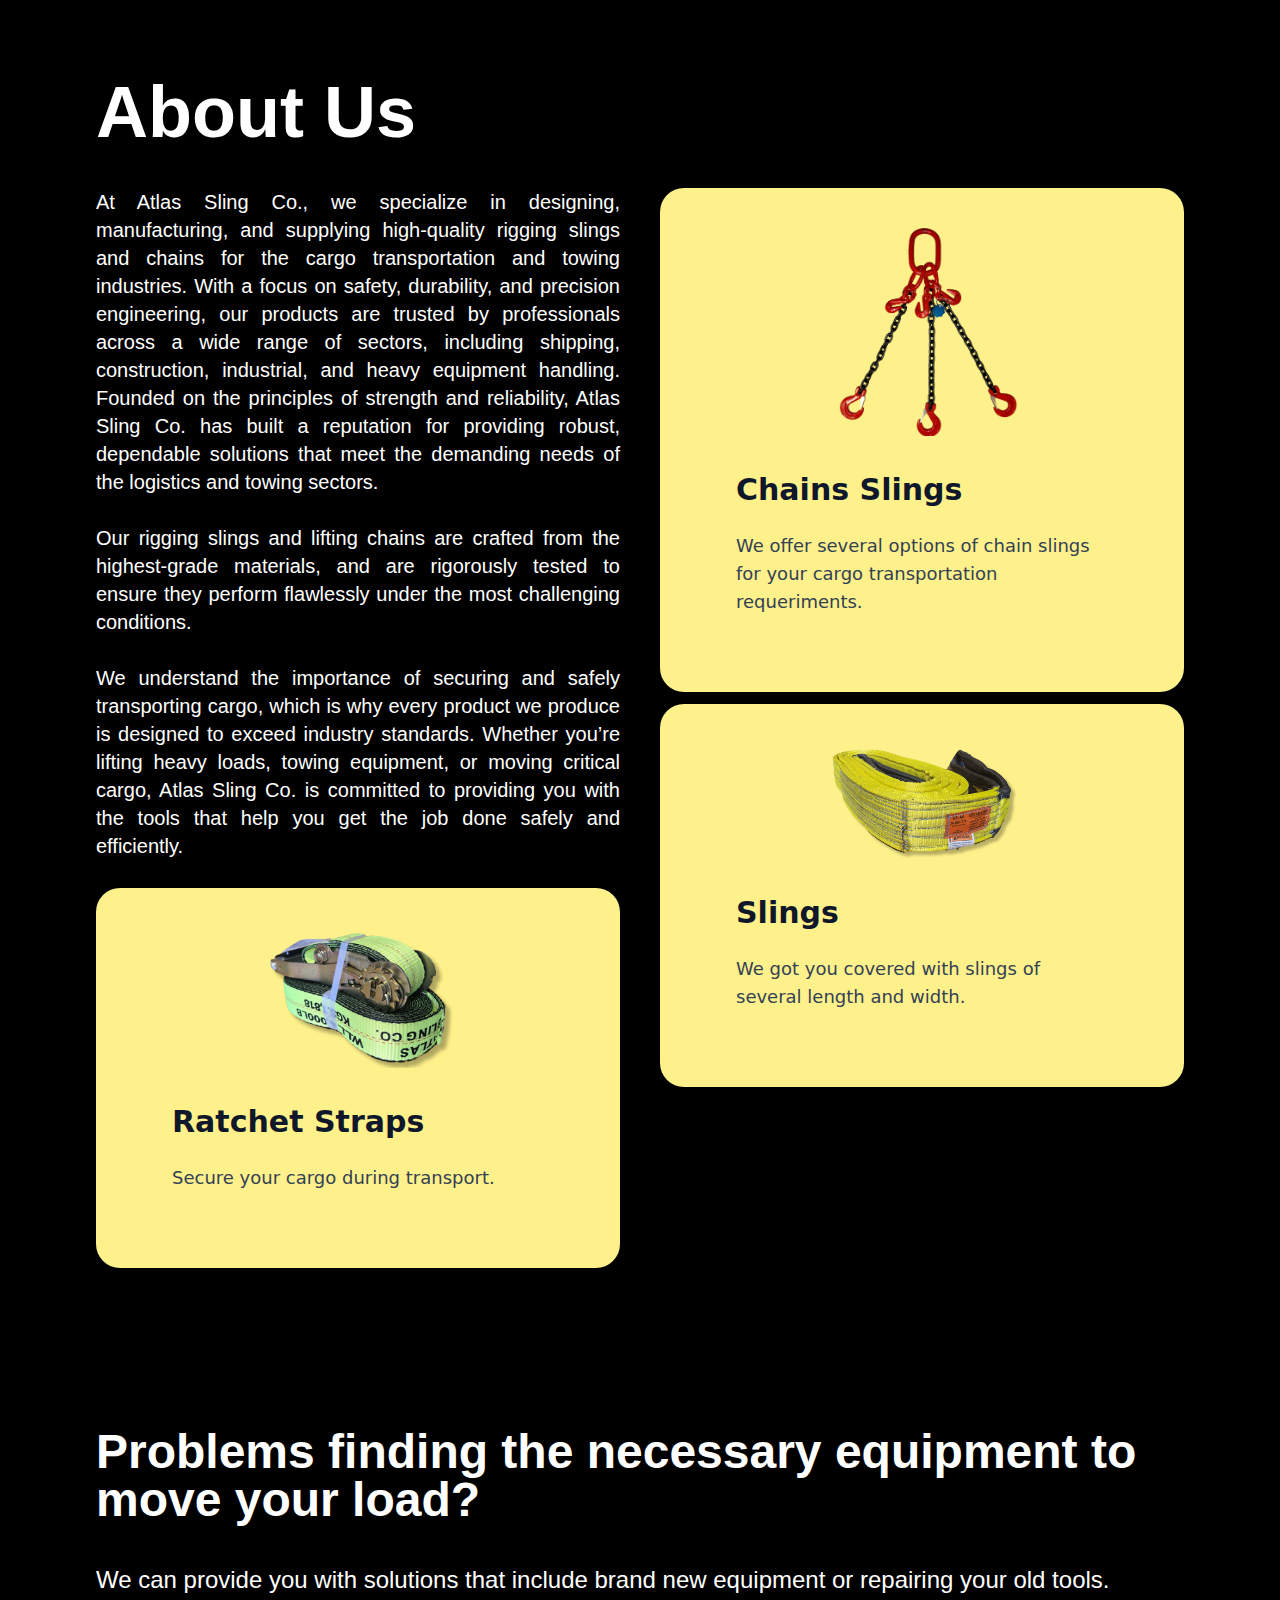
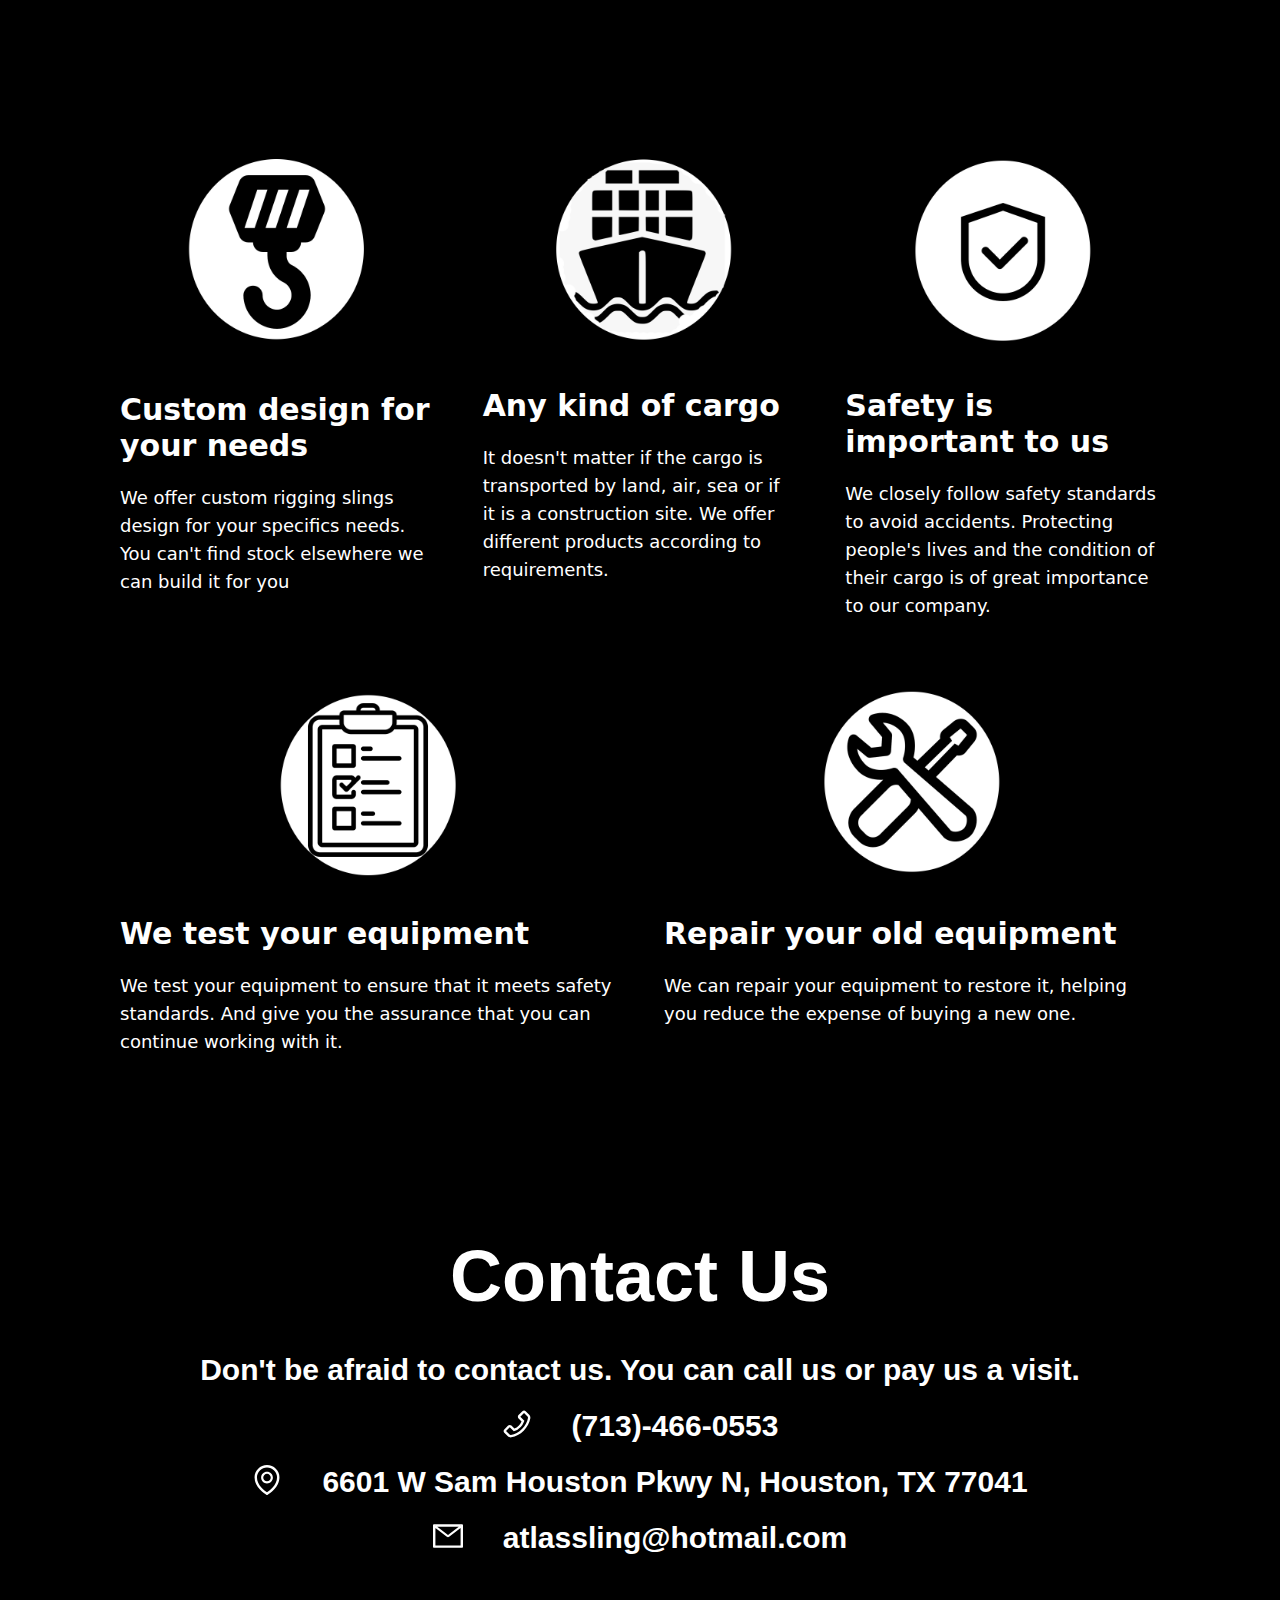
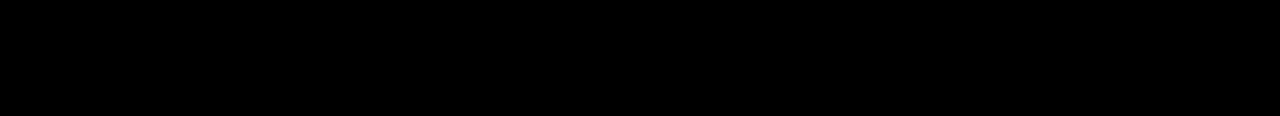
==== commit 02d1b905: "Added es translation, metadata and new image for banner" ====
--- a/index.html
+++ b/index.html
@@ -1 +1 @@
-<!DOCTYPE html><html lang="en"><head><meta charSet="utf-8"/><meta name="viewport" content="width=device-width, initial-scale=1"/><link rel="preload" href="/_next/static/media/4473ecc91f70f139-s.p.woff" as="font" crossorigin="" type="font/woff"/><link rel="preload" href="/_next/static/media/463dafcda517f24f-s.p.woff" as="font" crossorigin="" type="font/woff"/><link rel="preload" as="image" href="./images/bg_skyline.png"/><link rel="stylesheet" href="/_next/static/css/7140187863091adc.css" data-precedence="next"/><link rel="preload" as="script" fetchPriority="low" href="/_next/static/chunks/webpack-9f9d947a63484a6e.js"/><script src="/_next/static/chunks/4bd1b696-eab2ebe17ab24a6b.js" async=""></script><script src="/_next/static/chunks/517-4c42dfbd75c09569.js" async=""></script><script src="/_next/static/chunks/main-app-afe362e7373ab374.js" async=""></script><script src="/_next/static/chunks/c16f53c3-1a61701c419040c3.js" async=""></script><script src="/_next/static/chunks/561-5ae4da3f98a36e57.js" async=""></script><script src="/_next/static/chunks/app/page-6594de3da0810915.js" async=""></script><meta name="next-size-adjust"/><title>Atlas Sling CO</title><meta name="description" content="We make sling and rigging chains to cover your cargot transportation needs."/><link rel="icon" href="/favicon.ico" type="image/x-icon" sizes="16x16"/><script src="/_next/static/chunks/polyfills-42372ed130431b0a.js" noModule=""></script></head><body class="__variable_1e4310 __variable_c3aa02 antialiased m-auto"><div class="bg-black space-y-0"><nav aria-label="Global" class="mx-auto flex w-screen items-center justify-between p-6 lg:px-8 bg-yellow-200"><div class="flex lg:flex-1"><a href="#" class="-m-1.5 p-1.5"><span class="sr-only">Atlas Sling</span><div class="font-bold text-lg lg:text-4xl text-black">Atlas Sling CO</div></a></div><div class="flex lg:hidden"><button type="button" class="-m-2.5 inline-flex items-center justify-center rounded-md p-2.5 text-gray-700"><span class="sr-only">Open main menu</span><span role="img" aria-label="unordered-list" aria-hidden="true" class="anticon anticon-unordered-list size-6"><svg viewBox="64 64 896 896" focusable="false" data-icon="unordered-list" width="1em" height="1em" fill="currentColor" aria-hidden="true"><path d="M912 192H328c-4.4 0-8 3.6-8 8v56c0 4.4 3.6 8 8 8h584c4.4 0 8-3.6 8-8v-56c0-4.4-3.6-8-8-8zm0 284H328c-4.4 0-8 3.6-8 8v56c0 4.4 3.6 8 8 8h584c4.4 0 8-3.6 8-8v-56c0-4.4-3.6-8-8-8zm0 284H328c-4.4 0-8 3.6-8 8v56c0 4.4 3.6 8 8 8h584c4.4 0 8-3.6 8-8v-56c0-4.4-3.6-8-8-8zM104 228a56 56 0 10112 0 56 56 0 10-112 0zm0 284a56 56 0 10112 0 56 56 0 10-112 0zm0 284a56 56 0 10112 0 56 56 0 10-112 0z"></path></svg></span></button></div><div class="hidden lg:flex lg:gap-x-12"><a href="#about_us" class="text-sm/6 font-semibold text-gray-900 rounded-3xl p-3 hover:text-white hover:bg-black">About Us</a><a href="#contact_us" class="text-sm/6 font-semibold text-gray-900 rounded-3xl p-3 hover:text-white hover:bg-black">Contact Us</a></div><span hidden="" style="position:fixed;top:1px;left:1px;width:1px;height:0;padding:0;margin:-1px;overflow:hidden;clip:rect(0, 0, 0, 0);white-space:nowrap;border-width:0;display:none"></span><span hidden="" style="position:fixed;top:1px;left:1px;width:1px;height:0;padding:0;margin:-1px;overflow:hidden;clip:rect(0, 0, 0, 0);white-space:nowrap;border-width:0;display:none"></span></nav><div class="mx-auto flex justify-center pointer-events-none lg:h-screen"><img class="top-0 left-0 w-full" src="./images/bg_skyline.png" style="margin-top:0px"/></div><div class="px-2 lg:px-24 bg-black lg:pt-10 z-20"><div class="flex-auto text-3xl lg:text-5xl font-bold mb-10 text-white mt-40">Atlas Sling CO&#x27;s mission is to provide you with the right tools for your cargo moving needs.</div><div class="flex-auto text-lg lg:text-2xl font-medium mb-10 text-white mt-5">You need sling, straps, rigging chains to move your cargo? We got you cover. Check our products and services. Contact us we will be glad to help you.</div><div class="flex space-x-10"><a href="#contact_us" target="_self" rel="noopener noreferrer"><button class="h-10 lg:h-20 px-6 font-semibold rounded-md bg-yellow-200 text-black">Contact Us</button></a></div><div id="about_us" class="flex-auto text-3xl lg:text-7xl font-bold mb-10 text-white mt-40">About Us</div><div class="grid grid-cols-1 lg:grid-cols-2 gap-10"><div class=""><p class="flex-auto text-justify text-lg lg:text-xl text-white">At Atlas Sling Co., we specialize in designing, manufacturing, and supplying high-quality rigging slings and chains for the cargo transportation and towing industries. With a focus on safety, durability, and precision engineering, our products are trusted by professionals across a wide range of sectors, including shipping, construction, industrial, and heavy equipment handling. Founded on the principles of strength and reliability, Atlas Sling Co. has built a reputation for providing robust, dependable solutions that meet the demanding needs of the logistics and towing sectors.<br/><br/></p><p class="flex-auto text-justify text-lg lg:text-xl text-white">Our rigging slings and lifting chains are crafted from the highest-grade materials, and are rigorously tested to ensure they perform flawlessly under the most challenging conditions. We understand the importance of securing and safely transporting cargo, which is why every product we produce is designed to exceed industry standards. Whether you’re lifting heavy loads, towing equipment, or moving critical cargo, Atlas Sling Co. is committed to providing you with the tools that help you get the job done safely and efficiently.<br/><br/></p><p class="flex-auto text-justify text-lg lg:text-xl text-white">We understand the importance of securing and safely transporting cargo, which is why every product we produce is designed to exceed industry standards. Whether you’re lifting heavy loads, towing equipment, or moving critical cargo, Atlas Sling Co. is committed to providing you with the tools that help you get the job done safely and efficiently.<br/><br/></p><div class="flex-none font-sans bg-yellow-200 p-5 lg:p-10 rounded-3xl justify-center"><div class="flex-none w-48 relative mx-auto"><img src="./images/as_handler.png" alt="" class="w-full h-full object-cover" loading="lazy"/></div><form class="flex-auto p-1 lg:p-6"><div class="flex flex-wrap p-3"><h1 class="flex-auto text-3xl font-bold text-slate-900">Ratchet Straps</h1></div><p class="text-lg text-slate-700 p-3">Secure your cargo during transport.</p></form></div></div><div class="flex-wrap space-y-3"><div class="flex-none font-sans bg-yellow-200 p-5 lg:p-10 rounded-3xl justify-center"><div class="flex-none w-48 relative mx-auto"><img src="./images/chain_sling.png" alt="" class="w-full h-full object-cover" loading="lazy"/></div><form class="flex-auto p-1 lg:p-6"><div class="flex flex-wrap p-3"><h1 class="flex-auto text-3xl font-bold text-slate-900">Chains Slings</h1></div><p class="text-lg text-slate-700 p-3">We offer several options of chain slings for your cargo transportation requeriments.</p></form></div><div class="flex-none font-sans bg-yellow-200 p-5 lg:p-10 rounded-3xl justify-center"><div class="flex-none w-48 relative mx-auto"><img src="./images/as_strap.png" alt="" class="w-full h-full object-cover" loading="lazy"/></div><form class="flex-auto p-1 lg:p-6"><div class="flex flex-wrap p-3"><h1 class="flex-auto text-3xl font-bold text-slate-900">Slings</h1></div><p class="text-lg text-slate-700 p-3">We got you covered with slings of several length and width.</p></form></div></div></div><div class="flex-auto text-3xl lg:text-5xl font-bold mb-10 text-white mt-40">Problems finding the necessary equipment to move your load?</div><div class="flex-auto text-lg lg:text-2xl font-medium mb-10 text-white mt-5">We can provide you with solutions that include brand new equipment or repairing your old tools.</div><div class="grid grid-cols-1 lg:grid-cols-3 mt-40 space-y-10 lg:space-y-0"><div class="flex-none font-sans justify-center"><div class="flex-none w-48 relative mx-auto"><img src="./images/hook_icon.png" alt="" class="w-full h-full object-cover" loading="lazy"/></div><div class="flex-auto p-2 lg:p-6 mt-5"><div class="flex flex-wrap"><h1 class="flex-auto text-xl lg:text-3xl font-bold text-white">Custom design for your needs</h1></div><p class="text-lg text-white mt-5">We offer custom rigging slings design for your specifics needs. You can&#x27;t find stock elsewhere we can build it for you</p></div></div><div class="flex-none font-sans justify-center space-y-4"><div class="flex-none w-48 relative mx-auto"><img src="./images/cargo_icon.png" alt="" class="w-full h-full object-cover" loading="lazy"/></div><div class="flex-auto lg:p-6 mt-5"><div class="flex flex-wrap"><h1 class="flex-auto text-xl lg:text-3xl font-bold text-white">Any kind of cargo</h1></div><p class="text-lg text-white mt-5">It doesn&#x27;t matter if the cargo is transported by land, air, sea or if it is a construction site. We offer different products according to requirements.</p></div></div><div class="flex-none font-sans justify-center space-y-4"><div class="flex-none w-48 relative mx-auto"><img src="./images/safety_icon.png" alt="" class="w-full h-full object-cover" loading="lazy"/></div><div class="flex-auto lg:p-6 mt-5"><div class="flex flex-wrap"><h1 class="flex-auto text-xl lg:text-3xl font-bold text-white">Safety is important to us</h1></div><p class="text-lg text-white mt-5">We closely follow safety standards to avoid accidents. Protecting people&#x27;s lives and the condition of their cargo is of great importance to our company.</p></div></div></div><div class="grid grid-cols-1 lg:grid-cols-2 space-y-10 lg:space-y-0 mt-10"><div class="flex-none font-sans justify-center space-y-4"><div class="flex-none w-48 relative mx-auto"><img src="./images/test_icon.png" alt="" class="w-full h-full object-cover" loading="lazy"/></div><div class="flex-auto lg:p-6 mt-5"><div class="flex flex-wrap"><h1 class="flex-auto text-xl lg:text-3xl font-bold text-white">We test your equipment</h1></div><p class="text-lg text-white mt-5">We test your equipment to ensure that it meets safety standards. And give you the assurance that you can continue working with it.</p></div></div><div class="flex-none font-sans justify-center space-y-4"><div class="flex-none w-48 relative mx-auto"><img src="./images/repair_icon.png" alt="" class="w-full h-full object-cover" loading="lazy"/></div><div class="flex-auto lg:p-6 mt-5"><div class="flex flex-wrap"><h1 class="flex-auto text-xl lg:text-3xl font-bold text-white">Repair your old equipment</h1></div><p class="text-lg text-white mt-5">We can repair your equipment to restore it, helping you reduce the expense of buying a new one.</p></div></div></div><div id="contact_us" class="flex-auto text-3xl lg:text-7xl font-bold mb-10 text-white mt-40 text-center">Contact Us</div><div class="flex-wrap space-y-5 pb-40"><div class="flex space-x-10 justify-center "><div class="text-lg lg:text-3xl text-white font-bold">Don&#x27;t be afraid to contact us. You can call us or pay us a visit.</div></div><div class="flex space-x-5 lg:space-x-10 justify-start lg:justify-center "><div class="text-lg lg:text-3xl text-white font-bold"><span role="img" aria-label="phone" class="anticon anticon-phone"><svg viewBox="64 64 896 896" focusable="false" data-icon="phone" width="1em" height="1em" fill="currentColor" aria-hidden="true"><path d="M877.1 238.7L770.6 132.3c-13-13-30.4-20.3-48.8-20.3s-35.8 7.2-48.8 20.3L558.3 246.8c-13 13-20.3 30.5-20.3 48.9 0 18.5 7.2 35.8 20.3 48.9l89.6 89.7a405.46 405.46 0 01-86.4 127.3c-36.7 36.9-79.6 66-127.2 86.6l-89.6-89.7c-13-13-30.4-20.3-48.8-20.3a68.2 68.2 0 00-48.8 20.3L132.3 673c-13 13-20.3 30.5-20.3 48.9 0 18.5 7.2 35.8 20.3 48.9l106.4 106.4c22.2 22.2 52.8 34.9 84.2 34.9 6.5 0 12.8-.5 19.2-1.6 132.4-21.8 263.8-92.3 369.9-198.3C818 606 888.4 474.6 910.4 342.1c6.3-37.6-6.3-76.3-33.3-103.4zm-37.6 91.5c-19.5 117.9-82.9 235.5-178.4 331s-213 158.9-330.9 178.4c-14.8 2.5-30-2.5-40.8-13.2L184.9 721.9 295.7 611l119.8 120 .9.9 21.6-8a481.29 481.29 0 00285.7-285.8l8-21.6-120.8-120.7 110.8-110.9 104.5 104.5c10.8 10.8 15.8 26 13.3 40.8z"></path></svg></span></div><div class="text-lg lg:text-3xl text-white font-bold">(713)-466-0553</div></div><div class="flex space-x-5 lg:space-x-10 lg:justify-center"><div class="text-lg lg:text-3xl text-white font-bold"><span role="img" aria-label="environment" class="anticon anticon-environment"><svg viewBox="64 64 896 896" focusable="false" data-icon="environment" width="1em" height="1em" fill="currentColor" aria-hidden="true"><path d="M854.6 289.1a362.49 362.49 0 00-79.9-115.7 370.83 370.83 0 00-118.2-77.8C610.7 76.6 562.1 67 512 67c-50.1 0-98.7 9.6-144.5 28.5-44.3 18.3-84 44.5-118.2 77.8A363.6 363.6 0 00169.4 289c-19.5 45-29.4 92.8-29.4 142 0 70.6 16.9 140.9 50.1 208.7 26.7 54.5 64 107.6 111 158.1 80.3 86.2 164.5 138.9 188.4 153a43.9 43.9 0 0022.4 6.1c7.8 0 15.5-2 22.4-6.1 23.9-14.1 108.1-66.8 188.4-153 47-50.4 84.3-103.6 111-158.1C867.1 572 884 501.8 884 431.1c0-49.2-9.9-97-29.4-142zM512 880.2c-65.9-41.9-300-207.8-300-449.1 0-77.9 31.1-151.1 87.6-206.3C356.3 169.5 431.7 139 512 139s155.7 30.5 212.4 85.9C780.9 280 812 353.2 812 431.1c0 241.3-234.1 407.2-300 449.1zm0-617.2c-97.2 0-176 78.8-176 176s78.8 176 176 176 176-78.8 176-176-78.8-176-176-176zm79.2 255.2A111.6 111.6 0 01512 551c-29.9 0-58-11.7-79.2-32.8A111.6 111.6 0 01400 439c0-29.9 11.7-58 32.8-79.2C454 338.6 482.1 327 512 327c29.9 0 58 11.6 79.2 32.8C612.4 381 624 409.1 624 439c0 29.9-11.6 58-32.8 79.2z"></path></svg></span></div><div class="text-lg lg:text-3xl text-white font-bold">6601 W Sam Houston Pkwy N, Houston, TX 77041</div></div><div class="flex space-x-5 lg:space-x-10 lg:justify-center"><div class="text-lg lg:text-3xl text-white font-bold"><span role="img" aria-label="mail" class="anticon anticon-mail"><svg viewBox="64 64 896 896" focusable="false" data-icon="mail" width="1em" height="1em" fill="currentColor" aria-hidden="true"><path d="M928 160H96c-17.7 0-32 14.3-32 32v640c0 17.7 14.3 32 32 32h832c17.7 0 32-14.3 32-32V192c0-17.7-14.3-32-32-32zm-40 110.8V792H136V270.8l-27.6-21.5 39.3-50.5 42.8 33.3h643.1l42.8-33.3 39.3 50.5-27.7 21.5zM833.6 232L512 482 190.4 232l-42.8-33.3-39.3 50.5 27.6 21.5 341.6 265.6a55.99 55.99 0 0068.7 0L888 270.8l27.6-21.5-39.3-50.5-42.7 33.2z"></path></svg></span></div><a href="mailto:atlassling@hotmail.com" class="text-lg lg:text-3xl text-white font-bold">atlassling@hotmail.com</a></div></div></div></div><script src="/_next/static/chunks/webpack-9f9d947a63484a6e.js" async=""></script><script>(self.__next_f=self.__next_f||[]).push([0])</script><script>self.__next_f.push([1,"4:\"$Sreact.fragment\"\n5:I[5244,[],\"\"]\n6:I[3866,[],\"\"]\n7:I[7033,[],\"ClientPageRoot\"]\n8:I[9809,[\"545\",\"static/chunks/c16f53c3-1a61701c419040c3.js\",\"561\",\"static/chunks/561-5ae4da3f98a36e57.js\",\"974\",\"static/chunks/app/page-6594de3da0810915.js\"],\"default\"]\nb:I[6213,[],\"OutletBoundary\"]\nd:I[6213,[],\"MetadataBoundary\"]\nf:I[6213,[],\"ViewportBoundary\"]\n11:I[4835,[],\"\"]\n1:HL[\"/_next/static/media/4473ecc91f70f139-s.p.woff\",\"font\",{\"crossOrigin\":\"\",\"type\":\"font/woff\"}]\n2:HL[\"/_next/static/media/463dafcda517f24f-s.p.woff\",\"font\",{\"crossOrigin\":\"\",\"type\":\"font/woff\"}]\n3:HL[\"/_next/static/css/7140187863091adc.css\",\"style\"]\n"])</script><script>self.__next_f.push([1,"0:{\"P\":null,\"b\":\"WitJPF4uvusRgKk8u1WYS\",\"p\":\"\",\"c\":[\"\",\"\"],\"i\":false,\"f\":[[[\"\",{\"children\":[\"__PAGE__\",{}]},\"$undefined\",\"$undefined\",true],[\"\",[\"$\",\"$4\",\"c\",{\"children\":[[[\"$\",\"link\",\"0\",{\"rel\":\"stylesheet\",\"href\":\"/_next/static/css/7140187863091adc.css\",\"precedence\":\"next\",\"crossOrigin\":\"$undefined\",\"nonce\":\"$undefined\"}]],[\"$\",\"html\",null,{\"lang\":\"en\",\"children\":[\"$\",\"body\",null,{\"className\":\"__variable_1e4310 __variable_c3aa02 antialiased m-auto\",\"children\":[\"$\",\"$L5\",null,{\"parallelRouterKey\":\"children\",\"segmentPath\":[\"children\"],\"error\":\"$undefined\",\"errorStyles\":\"$undefined\",\"errorScripts\":\"$undefined\",\"template\":[\"$\",\"$L6\",null,{}],\"templateStyles\":\"$undefined\",\"templateScripts\":\"$undefined\",\"notFound\":[[\"$\",\"title\",null,{\"children\":\"404: This page could not be found.\"}],[\"$\",\"div\",null,{\"style\":{\"fontFamily\":\"system-ui,\\\"Segoe UI\\\",Roboto,Helvetica,Arial,sans-serif,\\\"Apple Color Emoji\\\",\\\"Segoe UI Emoji\\\"\",\"height\":\"100vh\",\"textAlign\":\"center\",\"display\":\"flex\",\"flexDirection\":\"column\",\"alignItems\":\"center\",\"justifyContent\":\"center\"},\"children\":[\"$\",\"div\",null,{\"children\":[[\"$\",\"style\",null,{\"dangerouslySetInnerHTML\":{\"__html\":\"body{color:#000;background:#fff;margin:0}.next-error-h1{border-right:1px solid rgba(0,0,0,.3)}@media (prefers-color-scheme:dark){body{color:#fff;background:#000}.next-error-h1{border-right:1px solid rgba(255,255,255,.3)}}\"}}],[\"$\",\"h1\",null,{\"className\":\"next-error-h1\",\"style\":{\"display\":\"inline-block\",\"margin\":\"0 20px 0 0\",\"padding\":\"0 23px 0 0\",\"fontSize\":24,\"fontWeight\":500,\"verticalAlign\":\"top\",\"lineHeight\":\"49px\"},\"children\":\"404\"}],[\"$\",\"div\",null,{\"style\":{\"display\":\"inline-block\"},\"children\":[\"$\",\"h2\",null,{\"style\":{\"fontSize\":14,\"fontWeight\":400,\"lineHeight\":\"49px\",\"margin\":0},\"children\":\"This page could not be found.\"}]}]]}]}]],\"notFoundStyles\":[]}]}]}]]}],{\"children\":[\"__PAGE__\",[\"$\",\"$4\",\"c\",{\"children\":[[\"$\",\"$L7\",null,{\"Component\":\"$8\",\"searchParams\":{},\"params\":{},\"promises\":[\"$@9\",\"$@a\"]}],null,[\"$\",\"$Lb\",null,{\"children\":\"$Lc\"}]]}],{},null]},null],[\"$\",\"$4\",\"h\",{\"children\":[null,[\"$\",\"$4\",\"D3mUoEDew3S-jFgQj12i7\",{\"children\":[[\"$\",\"$Ld\",null,{\"children\":\"$Le\"}],[\"$\",\"$Lf\",null,{\"children\":\"$L10\"}],[\"$\",\"meta\",null,{\"name\":\"next-size-adjust\"}]]}]]}]]],\"m\":\"$undefined\",\"G\":[\"$11\",\"$undefined\"],\"s\":false,\"S\":true}\n"])</script><script>self.__next_f.push([1,"9:{}\na:{}\n"])</script><script>self.__next_f.push([1,"10:[[\"$\",\"meta\",\"0\",{\"name\":\"viewport\",\"content\":\"width=device-width, initial-scale=1\"}]]\ne:[[\"$\",\"meta\",\"0\",{\"charSet\":\"utf-8\"}],[\"$\",\"title\",\"1\",{\"children\":\"Atlas Sling CO\"}],[\"$\",\"meta\",\"2\",{\"name\":\"description\",\"content\":\"We make sling and rigging chains to cover your cargot transportation needs.\"}],[\"$\",\"link\",\"3\",{\"rel\":\"icon\",\"href\":\"/favicon.ico\",\"type\":\"image/x-icon\",\"sizes\":\"16x16\"}]]\n"])</script><script>self.__next_f.push([1,"c:null\n"])</script></body></html>+<!DOCTYPE html><html lang="en"><head><meta charSet="utf-8"/><meta name="viewport" content="width=device-width, initial-scale=1"/><link rel="preload" href="/_next/static/media/4473ecc91f70f139-s.p.woff" as="font" crossorigin="" type="font/woff"/><link rel="preload" href="/_next/static/media/463dafcda517f24f-s.p.woff" as="font" crossorigin="" type="font/woff"/><link rel="preload" as="image" href="./images/bg_skyline.png"/><link rel="stylesheet" href="/_next/static/css/320c7c3b07eb5200.css" data-precedence="next"/><link rel="preload" as="script" fetchPriority="low" href="/_next/static/chunks/webpack-fdd999a273659daa.js"/><script src="/_next/static/chunks/4bd1b696-a0bd5da079b024d4.js" async=""></script><script src="/_next/static/chunks/517-da6354622abd0226.js" async=""></script><script src="/_next/static/chunks/main-app-afe362e7373ab374.js" async=""></script><script src="/_next/static/chunks/c16f53c3-1b614299a0bd90a2.js" async=""></script><script src="/_next/static/chunks/102-67f4fd52b3ee4c1f.js" async=""></script><script src="/_next/static/chunks/app/page-31151a7115f69d17.js" async=""></script><meta name="next-size-adjust"/><title>Atlas Sling Co.</title><meta name="description" content="We make slings, straps and rigging chains for shipping, cargo transportation and towing."/><meta name="author" content="Sean"/><link rel="author" href="https://edwardc91.github.io/"/><meta name="author" content="Eduardo"/><meta name="keywords" content="Atlas,Sling,strap,tow,towing,rigging,chain,wire,cargo,shipping,load,transportation"/><meta name="creator" content="Eduardo Miguel"/><meta property="og:title" content="Atlas SlingCo ."/><meta property="og:description" content="We make slings, straps and rigging chains for shipping, cargo transportation and towing."/><meta property="og:url" content="https://eddeveloperc.github.io/"/><meta property="og:site_name" content="Atlas SlingCo."/><meta property="og:locale" content="en_US"/><meta property="og:image" content="https://eddeveloperc.github.io/images/atlas_sling_co.png"/><meta property="og:image:width" content="800"/><meta property="og:image:height" content="600"/><meta property="og:type" content="website"/><meta name="twitter:card" content="summary_large_image"/><meta name="twitter:title" content="Atlas SlingCo ."/><meta name="twitter:description" content="We make slings, straps and rigging chains for shipping, cargo transportation and towing."/><meta name="twitter:image" content="https://eddeveloperc.github.io/images/atlas_sling_co.png"/><meta name="twitter:image:width" content="800"/><meta name="twitter:image:height" content="600"/><link rel="icon" href="/favicon.ico" type="image/x-icon" sizes="48x44"/><script src="/_next/static/chunks/polyfills-42372ed130431b0a.js" noModule=""></script></head><body class="__variable_1e4310 __variable_c3aa02 antialiased m-auto"><!--$--><div class="bg-black space-y-0"><nav aria-label="Global" class="mx-auto flex w-screen items-center justify-between p-6 lg:px-8 bg-yellow-200"><div class="flex lg:flex-1"><a href="#" class="-m-1.5 p-1.5"><span class="sr-only">Atlas Sling</span><div class="font-bold text-lg lg:text-4xl text-black">Atlas Sling CO</div></a></div><div class="flex lg:hidden"><button type="button" class="-m-2.5 inline-flex items-center justify-center rounded-md p-2.5 text-gray-700"><span class="sr-only">Open main menu</span><span role="img" aria-label="unordered-list" aria-hidden="true" class="anticon anticon-unordered-list size-6"><svg viewBox="64 64 896 896" focusable="false" data-icon="unordered-list" width="1em" height="1em" fill="currentColor" aria-hidden="true"><path d="M912 192H328c-4.4 0-8 3.6-8 8v56c0 4.4 3.6 8 8 8h584c4.4 0 8-3.6 8-8v-56c0-4.4-3.6-8-8-8zm0 284H328c-4.4 0-8 3.6-8 8v56c0 4.4 3.6 8 8 8h584c4.4 0 8-3.6 8-8v-56c0-4.4-3.6-8-8-8zm0 284H328c-4.4 0-8 3.6-8 8v56c0 4.4 3.6 8 8 8h584c4.4 0 8-3.6 8-8v-56c0-4.4-3.6-8-8-8zM104 228a56 56 0 10112 0 56 56 0 10-112 0zm0 284a56 56 0 10112 0 56 56 0 10-112 0zm0 284a56 56 0 10112 0 56 56 0 10-112 0z"></path></svg></span></button></div><div class="hidden lg:flex lg:gap-x-12"><a href="#about_us" class="text-sm/6 font-semibold text-gray-900 rounded-3xl p-3 hover:text-white hover:bg-black">About Us</a><a href="#contact_us" class="text-sm/6 font-semibold text-gray-900 rounded-3xl p-3 hover:text-white hover:bg-black">Contact Us</a><div class="relative inline-block text-left" data-headlessui-state=""><div><button class="inline-flex w-full justify-center gap-x-1.5 rounded-md bg-transparent px-3 py-2 text-sm font-semibold text-gray-900 shadow-sm ring-1 ring-inset ring-transparent hover:bg-transperent" id="headlessui-menu-button-:R7qqvb:" type="button" aria-haspopup="menu" aria-expanded="false" data-headlessui-state="">Select language<svg xmlns="http://www.w3.org/2000/svg" viewBox="0 0 20 20" fill="currentColor" aria-hidden="true" data-slot="icon" class="-mr-1 size-5 text-gray-400"><path fill-rule="evenodd" d="M5.22 8.22a.75.75 0 0 1 1.06 0L10 11.94l3.72-3.72a.75.75 0 1 1 1.06 1.06l-4.25 4.25a.75.75 0 0 1-1.06 0L5.22 9.28a.75.75 0 0 1 0-1.06Z" clip-rule="evenodd"></path></svg></button></div></div></div><span hidden="" style="position:fixed;top:1px;left:1px;width:1px;height:0;padding:0;margin:-1px;overflow:hidden;clip:rect(0, 0, 0, 0);white-space:nowrap;border-width:0;display:none"></span><span hidden="" style="position:fixed;top:1px;left:1px;width:1px;height:0;padding:0;margin:-1px;overflow:hidden;clip:rect(0, 0, 0, 0);white-space:nowrap;border-width:0;display:none"></span></nav><div class="mx-auto flex justify-center pointer-events-none lg:h-screen"><img class="top-0 left-0 w-full" src="./images/bg_skyline.png" style="margin-top:0px"/></div><div class="px-2 lg:px-24 bg-black lg:pt-10 z-20"><div class="flex-auto text-3xl lg:text-5xl font-bold mb-10 text-white mt-40">Atlas Sling&#x27;s mission is to provide you with the right tools for your cargo moving needs.</div><div class="flex space-x-10"><a href="#contact_us" target="_self" rel="noopener noreferrer"><button class="h-10 lg:h-20 px-6 font-semibold rounded-md bg-yellow-200 text-black">Contact Us</button></a></div><div id="about_us" class="flex-auto text-3xl lg:text-7xl font-bold mb-10 text-white mt-40">About Us</div><div class="grid grid-cols-1 lg:grid-cols-2 gap-10"><div class=""><p class="flex-auto text-justify text-lg lg:text-xl text-white">At Atlas Sling Co., we specialize in designing, manufacturing, and supplying high-quality rigging slings and chains for the cargo transportation and towing industries. With a focus on safety, durability, and precision engineering, our products are trusted by professionals across a wide range of sectors, including shipping, construction, industrial, and heavy equipment handling. Founded on the principles of strength and reliability, Atlas Sling Co. has built a reputation for providing robust, dependable solutions that meet the demanding needs of the logistics and towing sectors.<br/><br/></p><div class="flex-none font-sans bg-yellow-200 p-5 lg:p-10 rounded-3xl justify-center"><div class="flex-none w-48 relative mx-auto"><img src="./images/as_handler.png" alt="" class="w-full h-full object-cover" loading="lazy"/></div><form class="flex-auto p-1 lg:p-6"><div class="flex flex-wrap p-3"><h1 class="flex-auto text-3xl font-bold text-slate-900">Ratchet Straps</h1></div><p class="text-lg text-slate-700 p-3">Secure your cargo during transport.</p></form></div></div><div class="flex-wrap space-y-3"><div class="flex-none font-sans bg-yellow-200 p-5 lg:p-10 rounded-3xl justify-center"><div class="flex-none w-48 relative mx-auto"><img src="./images/chain_sling.png" alt="" class="w-full h-full object-cover" loading="lazy"/></div><form class="flex-auto p-1 lg:p-6"><div class="flex flex-wrap p-3"><h1 class="flex-auto text-3xl font-bold text-slate-900">Chains Slings</h1></div><p class="text-lg text-slate-700 p-3">We offer several options of chain slings for your cargo transportation requeriments.</p></form></div><div class="flex-none font-sans bg-yellow-200 p-5 lg:p-10 rounded-3xl justify-center"><div class="flex-none w-48 relative mx-auto"><img src="./images/as_strap.png" alt="" class="w-full h-full object-cover" loading="lazy"/></div><form class="flex-auto p-1 lg:p-6"><div class="flex flex-wrap p-3"><h1 class="flex-auto text-3xl font-bold text-slate-900">Slings</h1></div><p class="text-lg text-slate-700 p-3">We got you covered with slings of several length and width.</p></form></div></div></div><div class="flex-auto text-3xl lg:text-5xl font-bold mb-10 text-white mt-40">Problems finding the necessary equipment to move your load?</div><div class="flex-auto text-lg lg:text-2xl font-medium mb-10 text-white mt-5">We can provide you with solutions that include brand new equipment or repairing your old tools.</div><div class="grid grid-cols-1 lg:grid-cols-3 mt-40 space-y-10 lg:space-y-0"><div class="flex-none font-sans justify-center"><div class="flex-none w-48 relative mx-auto"><img src="./images/hook_icon.png" alt="" class="w-full h-full object-cover" loading="lazy"/></div><div class="flex-auto p-2 lg:p-6 mt-5"><div class="flex flex-wrap"><h1 class="flex-auto text-xl lg:text-3xl font-bold text-white">Custom design for your needs</h1></div><p class="text-lg text-white mt-5">We offer custom rigging slings design for your specifics needs. You can&#x27;t find stock elsewhere we can build it for you</p></div></div><div class="flex-none font-sans justify-center space-y-4"><div class="flex-none w-48 relative mx-auto"><img src="./images/cargo_icon.png" alt="" class="w-full h-full object-cover" loading="lazy"/></div><div class="flex-auto lg:p-6 mt-5"><div class="flex flex-wrap"><h1 class="flex-auto text-xl lg:text-3xl font-bold text-white">Any kind of cargo</h1></div><p class="text-lg text-white mt-5">It doesn&#x27;t matter if the cargo is transported by land, air, sea or if it is a construction site. We offer different products according to requirements.</p></div></div><div class="flex-none font-sans justify-center space-y-4"><div class="flex-none w-48 relative mx-auto"><img src="./images/safety_icon.png" alt="" class="w-full h-full object-cover" loading="lazy"/></div><div class="flex-auto lg:p-6 mt-5"><div class="flex flex-wrap"><h1 class="flex-auto text-xl lg:text-3xl font-bold text-white">Safety is important to us</h1></div><p class="text-lg text-white mt-5">We closely follow safety standards to avoid accidents. Protecting people&#x27;s lives and the condition of their cargo is of great importance to our company.</p></div></div></div><div class="grid grid-cols-1 lg:grid-cols-2 space-y-10 lg:space-y-0 mt-10"><div class="flex-none font-sans justify-center space-y-4"><div class="flex-none w-48 relative mx-auto"><img src="./images/test_icon.png" alt="" class="w-full h-full object-cover" loading="lazy"/></div><div class="flex-auto lg:p-6 mt-5"><div class="flex flex-wrap"><h1 class="flex-auto text-xl lg:text-3xl font-bold text-white">We test your equipment</h1></div><p class="text-lg text-white mt-5">We test your equipment to ensure that it meets safety standards. And give you the assurance that you can continue working with it.</p></div></div><div class="flex-none font-sans justify-center space-y-4"><div class="flex-none w-48 relative mx-auto"><img src="./images/repair_icon.png" alt="" class="w-full h-full object-cover" loading="lazy"/></div><div class="flex-auto lg:p-6 mt-5"><div class="flex flex-wrap"><h1 class="flex-auto text-xl lg:text-3xl font-bold text-white">Repair your old equipment</h1></div><p class="text-lg text-white mt-5">We can repair your equipment to restore it, helping you reduce the expense of buying a new one.</p></div></div></div><div id="contact_us" class="flex-auto text-3xl lg:text-7xl font-bold mb-10 text-white mt-40 text-center">Contact Us</div><div class="flex-wrap space-y-5 pb-40"><div class="flex space-x-10 justify-center "><div class="text-lg lg:text-3xl text-white font-bold">Don&#x27;t be afraid to contact us. You can call us or pay us a visit.</div></div><div class="flex space-x-5 lg:space-x-10 justify-start lg:justify-center "><div class="text-lg lg:text-3xl text-white font-bold"><span role="img" aria-label="phone" class="anticon anticon-phone"><svg viewBox="64 64 896 896" focusable="false" data-icon="phone" width="1em" height="1em" fill="currentColor" aria-hidden="true"><path d="M877.1 238.7L770.6 132.3c-13-13-30.4-20.3-48.8-20.3s-35.8 7.2-48.8 20.3L558.3 246.8c-13 13-20.3 30.5-20.3 48.9 0 18.5 7.2 35.8 20.3 48.9l89.6 89.7a405.46 405.46 0 01-86.4 127.3c-36.7 36.9-79.6 66-127.2 86.6l-89.6-89.7c-13-13-30.4-20.3-48.8-20.3a68.2 68.2 0 00-48.8 20.3L132.3 673c-13 13-20.3 30.5-20.3 48.9 0 18.5 7.2 35.8 20.3 48.9l106.4 106.4c22.2 22.2 52.8 34.9 84.2 34.9 6.5 0 12.8-.5 19.2-1.6 132.4-21.8 263.8-92.3 369.9-198.3C818 606 888.4 474.6 910.4 342.1c6.3-37.6-6.3-76.3-33.3-103.4zm-37.6 91.5c-19.5 117.9-82.9 235.5-178.4 331s-213 158.9-330.9 178.4c-14.8 2.5-30-2.5-40.8-13.2L184.9 721.9 295.7 611l119.8 120 .9.9 21.6-8a481.29 481.29 0 00285.7-285.8l8-21.6-120.8-120.7 110.8-110.9 104.5 104.5c10.8 10.8 15.8 26 13.3 40.8z"></path></svg></span></div><div class="text-lg lg:text-3xl text-white font-bold">(713)-466-0553</div></div><div class="flex space-x-5 lg:space-x-10 lg:justify-center"><div class="text-lg lg:text-3xl text-white font-bold"><span role="img" aria-label="environment" class="anticon anticon-environment"><svg viewBox="64 64 896 896" focusable="false" data-icon="environment" width="1em" height="1em" fill="currentColor" aria-hidden="true"><path d="M854.6 289.1a362.49 362.49 0 00-79.9-115.7 370.83 370.83 0 00-118.2-77.8C610.7 76.6 562.1 67 512 67c-50.1 0-98.7 9.6-144.5 28.5-44.3 18.3-84 44.5-118.2 77.8A363.6 363.6 0 00169.4 289c-19.5 45-29.4 92.8-29.4 142 0 70.6 16.9 140.9 50.1 208.7 26.7 54.5 64 107.6 111 158.1 80.3 86.2 164.5 138.9 188.4 153a43.9 43.9 0 0022.4 6.1c7.8 0 15.5-2 22.4-6.1 23.9-14.1 108.1-66.8 188.4-153 47-50.4 84.3-103.6 111-158.1C867.1 572 884 501.8 884 431.1c0-49.2-9.9-97-29.4-142zM512 880.2c-65.9-41.9-300-207.8-300-449.1 0-77.9 31.1-151.1 87.6-206.3C356.3 169.5 431.7 139 512 139s155.7 30.5 212.4 85.9C780.9 280 812 353.2 812 431.1c0 241.3-234.1 407.2-300 449.1zm0-617.2c-97.2 0-176 78.8-176 176s78.8 176 176 176 176-78.8 176-176-78.8-176-176-176zm79.2 255.2A111.6 111.6 0 01512 551c-29.9 0-58-11.7-79.2-32.8A111.6 111.6 0 01400 439c0-29.9 11.7-58 32.8-79.2C454 338.6 482.1 327 512 327c29.9 0 58 11.6 79.2 32.8C612.4 381 624 409.1 624 439c0 29.9-11.6 58-32.8 79.2z"></path></svg></span></div><div class="text-lg lg:text-3xl text-white font-bold">6601 W Sam Houston Pkwy N, Houston, TX 77041</div></div><div class="flex space-x-5 lg:space-x-10 lg:justify-center"><div class="text-lg lg:text-3xl text-white font-bold"><span role="img" aria-label="mail" class="anticon anticon-mail"><svg viewBox="64 64 896 896" focusable="false" data-icon="mail" width="1em" height="1em" fill="currentColor" aria-hidden="true"><path d="M928 160H96c-17.7 0-32 14.3-32 32v640c0 17.7 14.3 32 32 32h832c17.7 0 32-14.3 32-32V192c0-17.7-14.3-32-32-32zm-40 110.8V792H136V270.8l-27.6-21.5 39.3-50.5 42.8 33.3h643.1l42.8-33.3 39.3 50.5-27.7 21.5zM833.6 232L512 482 190.4 232l-42.8-33.3-39.3 50.5 27.6 21.5 341.6 265.6a55.99 55.99 0 0068.7 0L888 270.8l27.6-21.5-39.3-50.5-42.7 33.2z"></path></svg></span></div><a href="mailto:atlassling@hotmail.com" class="text-lg lg:text-3xl text-white font-bold">atlassling@hotmail.com</a></div></div></div></div><!--/$--><script src="/_next/static/chunks/webpack-fdd999a273659daa.js" async=""></script><script>(self.__next_f=self.__next_f||[]).push([0])</script><script>self.__next_f.push([1,"4:\"$Sreact.fragment\"\n5:\"$Sreact.suspense\"\n6:I[5244,[],\"\"]\n7:I[3866,[],\"\"]\n8:I[7033,[],\"ClientPageRoot\"]\n9:I[8596,[\"545\",\"static/chunks/c16f53c3-1b614299a0bd90a2.js\",\"102\",\"static/chunks/102-67f4fd52b3ee4c1f.js\",\"974\",\"static/chunks/app/page-31151a7115f69d17.js\"],\"default\"]\nc:I[6213,[],\"OutletBoundary\"]\ne:I[6213,[],\"MetadataBoundary\"]\n10:I[6213,[],\"ViewportBoundary\"]\n12:I[4835,[],\"\"]\n1:HL[\"/_next/static/media/4473ecc91f70f139-s.p.woff\",\"font\",{\"crossOrigin\":\"\",\"type\":\"font/woff\"}]\n2:HL[\"/_next/static/media/463dafcda517f24f-s.p.woff\",\"font\",{\"crossOrigin\":\"\",\"type\":\"font/woff\"}]\n3:HL[\"/_next/static/css/320c7c3b07eb5200.css\",\"style\"]\n"])</script><script>self.__next_f.push([1,"0:{\"P\":null,\"b\":\"E0SOVDZ-Ua_m_0-90rcUX\",\"p\":\"\",\"c\":[\"\",\"\"],\"i\":false,\"f\":[[[\"\",{\"children\":[\"__PAGE__\",{}]},\"$undefined\",\"$undefined\",true],[\"\",[\"$\",\"$4\",\"c\",{\"children\":[[[\"$\",\"link\",\"0\",{\"rel\":\"stylesheet\",\"href\":\"/_next/static/css/320c7c3b07eb5200.css\",\"precedence\":\"next\",\"crossOrigin\":\"$undefined\",\"nonce\":\"$undefined\"}]],[\"$\",\"html\",null,{\"lang\":\"en\",\"children\":[\"$\",\"body\",null,{\"className\":\"__variable_1e4310 __variable_c3aa02 antialiased m-auto\",\"children\":[\"$\",\"$5\",null,{\"fallback\":[\"$\",\"div\",null,{\"children\":\"Loading...\"}],\"children\":[\"$\",\"$L6\",null,{\"parallelRouterKey\":\"children\",\"segmentPath\":[\"children\"],\"error\":\"$undefined\",\"errorStyles\":\"$undefined\",\"errorScripts\":\"$undefined\",\"template\":[\"$\",\"$L7\",null,{}],\"templateStyles\":\"$undefined\",\"templateScripts\":\"$undefined\",\"notFound\":[[\"$\",\"title\",null,{\"children\":\"404: This page could not be found.\"}],[\"$\",\"div\",null,{\"style\":{\"fontFamily\":\"system-ui,\\\"Segoe UI\\\",Roboto,Helvetica,Arial,sans-serif,\\\"Apple Color Emoji\\\",\\\"Segoe UI Emoji\\\"\",\"height\":\"100vh\",\"textAlign\":\"center\",\"display\":\"flex\",\"flexDirection\":\"column\",\"alignItems\":\"center\",\"justifyContent\":\"center\"},\"children\":[\"$\",\"div\",null,{\"children\":[[\"$\",\"style\",null,{\"dangerouslySetInnerHTML\":{\"__html\":\"body{color:#000;background:#fff;margin:0}.next-error-h1{border-right:1px solid rgba(0,0,0,.3)}@media (prefers-color-scheme:dark){body{color:#fff;background:#000}.next-error-h1{border-right:1px solid rgba(255,255,255,.3)}}\"}}],[\"$\",\"h1\",null,{\"className\":\"next-error-h1\",\"style\":{\"display\":\"inline-block\",\"margin\":\"0 20px 0 0\",\"padding\":\"0 23px 0 0\",\"fontSize\":24,\"fontWeight\":500,\"verticalAlign\":\"top\",\"lineHeight\":\"49px\"},\"children\":\"404\"}],[\"$\",\"div\",null,{\"style\":{\"display\":\"inline-block\"},\"children\":[\"$\",\"h2\",null,{\"style\":{\"fontSize\":14,\"fontWeight\":400,\"lineHeight\":\"49px\",\"margin\":0},\"children\":\"This page could not be found.\"}]}]]}]}]],\"notFoundStyles\":[]}]}]}]}]]}],{\"children\":[\"__PAGE__\",[\"$\",\"$4\",\"c\",{\"children\":[[\"$\",\"$L8\",null,{\"Component\":\"$9\",\"searchParams\":{},\"params\":{},\"promises\":[\"$@a\",\"$@b\"]}],null,[\"$\",\"$Lc\",null,{\"children\":\"$Ld\"}]]}],{},null]},null],[\"$\",\"$4\",\"h\",{\"children\":[null,[\"$\",\"$4\",\"6AXuiNKwZhtVeNVjuz5lG\",{\"children\":[[\"$\",\"$Le\",null,{\"children\":\"$Lf\"}],[\"$\",\"$L10\",null,{\"children\":\"$L11\"}],[\"$\",\"meta\",null,{\"name\":\"next-size-adjust\"}]]}]]}]]],\"m\":\"$undefined\",\"G\":[\"$12\",\"$undefined\"],\"s\":false,\"S\":true}\n"])</script><script>self.__next_f.push([1,"a:{}\nb:{}\n"])</script><script>self.__next_f.push([1,"11:[[\"$\",\"meta\",\"0\",{\"name\":\"viewport\",\"content\":\"width=device-width, initial-scale=1\"}]]\nf:[[\"$\",\"meta\",\"0\",{\"charSet\":\"utf-8\"}],[\"$\",\"title\",\"1\",{\"children\":\"Atlas Sling Co.\"}],[\"$\",\"meta\",\"2\",{\"name\":\"description\",\"content\":\"We make slings, straps and rigging chains for shipping, cargo transportation and towing.\"}],[\"$\",\"meta\",\"3\",{\"name\":\"author\",\"content\":\"Sean\"}],[\"$\",\"link\",\"4\",{\"rel\":\"author\",\"href\":\"https://edwardc91.github.io/\"}],[\"$\",\"meta\",\"5\",{\"name\":\"author\",\"content\":\"Eduardo\"}],[\"$\",\"meta\",\"6\",{\"name\":\"keywords\",\"content\":\"Atlas,Sling,strap,tow,towing,rigging,chain,wire,cargo,shipping,load,transportation\"}],[\"$\",\"meta\",\"7\",{\"name\":\"creator\",\"content\":\"Eduardo Miguel\"}],[\"$\",\"meta\",\"8\",{\"property\":\"og:title\",\"content\":\"Atlas SlingCo .\"}],[\"$\",\"meta\",\"9\",{\"property\":\"og:description\",\"content\":\"We make slings, straps and rigging chains for shipping, cargo transportation and towing.\"}],[\"$\",\"meta\",\"10\",{\"property\":\"og:url\",\"content\":\"https://eddeveloperc.github.io/\"}],[\"$\",\"meta\",\"11\",{\"property\":\"og:site_name\",\"content\":\"Atlas SlingCo.\"}],[\"$\",\"meta\",\"12\",{\"property\":\"og:locale\",\"content\":\"en_US\"}],[\"$\",\"meta\",\"13\",{\"property\":\"og:image\",\"content\":\"https://eddeveloperc.github.io/images/atlas_sling_co.png\"}],[\"$\",\"meta\",\"14\",{\"property\":\"og:image:width\",\"content\":\"800\"}],[\"$\",\"meta\",\"15\",{\"property\":\"og:image:height\",\"content\":\"600\"}],[\"$\",\"meta\",\"16\",{\"property\":\"og:type\",\"content\":\"website\"}],[\"$\",\"meta\",\"17\",{\"name\":\"twitter:card\",\"content\":\"summary_large_image\"}],[\"$\",\"meta\",\"18\",{\"name\":\"twitter:title\",\"content\":\"Atlas SlingCo .\"}],[\"$\",\"meta\",\"19\",{\"name\":\"twitter:description\",\"content\":\"We make slings, straps and rigging chains for shipping, cargo transportation and towing.\"}],[\"$\",\"meta\",\"20\",{\"name\":\"twitter:image\",\"content\":\"https://eddeveloperc.github.io/images/atlas_sling_co.png\"}],[\"$\",\"meta\",\"21\",{\"name\":\"twitter:image:width\",\"content\":\"800\"}],[\"$\",\"meta\",\"22\",{\"name\":\"twitter:image:height\",\"content\":\"600\"}],[\"$\",\"link\",\"23\",{\"rel\":\"icon\",\"href\":\"/favicon.ico\",\"type\":\"image/x-icon\",\"size"])</script><script>self.__next_f.push([1,"s\":\"48x44\"}]]\n"])</script><script>self.__next_f.push([1,"d:null\n"])</script></body></html>--- a/_next/static/css/320c7c3b07eb5200.css
+++ b/_next/static/css/320c7c3b07eb5200.css
@@ -0,0 +1,3 @@
+@font-face{font-family:geistSans;src:url(/_next/static/media/4473ecc91f70f139-s.p.woff) format("woff");font-display:swap;font-weight:100 900}@font-face{font-family:geistSans Fallback;src:local("Arial");ascent-override:85.83%;descent-override:20.52%;line-gap-override:9.33%;size-adjust:107.19%}.__className_1e4310{font-family:geistSans,geistSans Fallback}.__variable_1e4310{--font-geist-sans:"geistSans","geistSans Fallback"}@font-face{font-family:geistMono;src:url(/_next/static/media/463dafcda517f24f-s.p.woff) format("woff");font-display:swap;font-weight:100 900}@font-face{font-family:geistMono Fallback;src:local("Arial");ascent-override:69.97%;descent-override:16.73%;line-gap-override:7.61%;size-adjust:131.49%}.__className_c3aa02{font-family:geistMono,geistMono Fallback}.__variable_c3aa02{--font-geist-mono:"geistMono","geistMono Fallback"}*,:after,:before{--tw-border-spacing-x:0;--tw-border-spacing-y:0;--tw-translate-x:0;--tw-translate-y:0;--tw-rotate:0;--tw-skew-x:0;--tw-skew-y:0;--tw-scale-x:1;--tw-scale-y:1;--tw-pan-x: ;--tw-pan-y: ;--tw-pinch-zoom: ;--tw-scroll-snap-strictness:proximity;--tw-gradient-from-position: ;--tw-gradient-via-position: ;--tw-gradient-to-position: ;--tw-ordinal: ;--tw-slashed-zero: ;--tw-numeric-figure: ;--tw-numeric-spacing: ;--tw-numeric-fraction: ;--tw-ring-inset: ;--tw-ring-offset-width:0px;--tw-ring-offset-color:#fff;--tw-ring-color:rgba(59,130,246,.5);--tw-ring-offset-shadow:0 0 #0000;--tw-ring-shadow:0 0 #0000;--tw-shadow:0 0 #0000;--tw-shadow-colored:0 0 #0000;--tw-blur: ;--tw-brightness: ;--tw-contrast: ;--tw-grayscale: ;--tw-hue-rotate: ;--tw-invert: ;--tw-saturate: ;--tw-sepia: ;--tw-drop-shadow: ;--tw-backdrop-blur: ;--tw-backdrop-brightness: ;--tw-backdrop-contrast: ;--tw-backdrop-grayscale: ;--tw-backdrop-hue-rotate: ;--tw-backdrop-invert: ;--tw-backdrop-opacity: ;--tw-backdrop-saturate: ;--tw-backdrop-sepia: ;--tw-contain-size: ;--tw-contain-layout: ;--tw-contain-paint: ;--tw-contain-style: }::backdrop{--tw-border-spacing-x:0;--tw-border-spacing-y:0;--tw-translate-x:0;--tw-translate-y:0;--tw-rotate:0;--tw-skew-x:0;--tw-skew-y:0;--tw-scale-x:1;--tw-scale-y:1;--tw-pan-x: ;--tw-pan-y: ;--tw-pinch-zoom: ;--tw-scroll-snap-strictness:proximity;--tw-gradient-from-position: ;--tw-gradient-via-position: ;--tw-gradient-to-position: ;--tw-ordinal: ;--tw-slashed-zero: ;--tw-numeric-figure: ;--tw-numeric-spacing: ;--tw-numeric-fraction: ;--tw-ring-inset: ;--tw-ring-offset-width:0px;--tw-ring-offset-color:#fff;--tw-ring-color:rgba(59,130,246,.5);--tw-ring-offset-shadow:0 0 #0000;--tw-ring-shadow:0 0 #0000;--tw-shadow:0 0 #0000;--tw-shadow-colored:0 0 #0000;--tw-blur: ;--tw-brightness: ;--tw-contrast: ;--tw-grayscale: ;--tw-hue-rotate: ;--tw-invert: ;--tw-saturate: ;--tw-sepia: ;--tw-drop-shadow: ;--tw-backdrop-blur: ;--tw-backdrop-brightness: ;--tw-backdrop-contrast: ;--tw-backdrop-grayscale: ;--tw-backdrop-hue-rotate: ;--tw-backdrop-invert: ;--tw-backdrop-opacity: ;--tw-backdrop-saturate: ;--tw-backdrop-sepia: ;--tw-contain-size: ;--tw-contain-layout: ;--tw-contain-paint: ;--tw-contain-style: }/*
+! tailwindcss v3.4.14 | MIT License | https://tailwindcss.com
+*/*,:after,:before{box-sizing:border-box;border:0 solid #e5e7eb}:after,:before{--tw-content:""}:host,html{line-height:1.5;-webkit-text-size-adjust:100%;-moz-tab-size:4;tab-size:4;font-family:ui-sans-serif,system-ui,sans-serif,Apple Color Emoji,Segoe UI Emoji,Segoe UI Symbol,Noto Color Emoji;font-feature-settings:normal;font-variation-settings:normal;-webkit-tap-highlight-color:transparent}body{margin:0;line-height:inherit}hr{height:0;color:inherit;border-top-width:1px}abbr:where([title]){text-decoration:underline dotted}h1,h2,h3,h4,h5,h6{font-size:inherit;font-weight:inherit}a{color:inherit;text-decoration:inherit}b,strong{font-weight:bolder}code,kbd,pre,samp{font-family:ui-monospace,SFMono-Regular,Menlo,Monaco,Consolas,Liberation Mono,Courier New,monospace;font-feature-settings:normal;font-variation-settings:normal;font-size:1em}small{font-size:80%}sub,sup{font-size:75%;line-height:0;position:relative;vertical-align:baseline}sub{bottom:-.25em}sup{top:-.5em}table{text-indent:0;border-color:inherit;border-collapse:collapse}button,input,optgroup,select,textarea{font-family:inherit;font-feature-settings:inherit;font-variation-settings:inherit;font-size:100%;font-weight:inherit;line-height:inherit;letter-spacing:inherit;color:inherit;margin:0;padding:0}button,select{text-transform:none}button,input:where([type=button]),input:where([type=reset]),input:where([type=submit]){-webkit-appearance:button;background-color:transparent;background-image:none}:-moz-focusring{outline:auto}:-moz-ui-invalid{box-shadow:none}progress{vertical-align:baseline}::-webkit-inner-spin-button,::-webkit-outer-spin-button{height:auto}[type=search]{-webkit-appearance:textfield;outline-offset:-2px}::-webkit-search-decoration{-webkit-appearance:none}::-webkit-file-upload-button{-webkit-appearance:button;font:inherit}summary{display:list-item}blockquote,dd,dl,figure,h1,h2,h3,h4,h5,h6,hr,p,pre{margin:0}fieldset{margin:0}fieldset,legend{padding:0}menu,ol,ul{list-style:none;margin:0;padding:0}dialog{padding:0}textarea{resize:vertical}input::placeholder,textarea::placeholder{opacity:1;color:#9ca3af}[role=button],button{cursor:pointer}:disabled{cursor:default}audio,canvas,embed,iframe,img,object,svg,video{display:block;vertical-align:middle}img,video{max-width:100%;height:auto}[hidden]:where(:not([hidden=until-found])){display:none}.sr-only{position:absolute;width:1px;height:1px;padding:0;margin:-1px;overflow:hidden;clip:rect(0,0,0,0);white-space:nowrap;border-width:0}.pointer-events-none{pointer-events:none}.fixed{position:fixed}.absolute{position:absolute}.relative{position:relative}.inset-0{inset:0}.inset-y-0{top:0;bottom:0}.left-0{left:0}.right-0{right:0}.top-0{top:0}.z-10{z-index:10}.z-20{z-index:20}.-m-1\.5{margin:-.375rem}.-m-2\.5{margin:-.625rem}.m-auto{margin:auto}.-mx-3{margin-left:-.75rem;margin-right:-.75rem}.-my-6{margin-top:-1.5rem;margin-bottom:-1.5rem}.mx-auto{margin-left:auto;margin-right:auto}.-mr-1{margin-right:-.25rem}.mb-10{margin-bottom:2.5rem}.mt-10{margin-top:2.5rem}.mt-2{margin-top:.5rem}.mt-40{margin-top:10rem}.mt-5{margin-top:1.25rem}.mt-6{margin-top:1.5rem}.block{display:block}.inline-block{display:inline-block}.flex{display:flex}.inline-flex{display:inline-flex}.flow-root{display:flow-root}.grid{display:grid}.hidden{display:none}.size-5{width:1.25rem;height:1.25rem}.size-6{width:1.5rem;height:1.5rem}.h-10{height:2.5rem}.h-20{height:5rem}.h-8{height:2rem}.h-full{height:100%}.w-48{width:12rem}.w-56{width:14rem}.w-auto{width:auto}.w-full{width:100%}.w-screen{width:100vw}.flex-auto{flex:1 1 auto}.flex-none{flex:none}.origin-top-right{transform-origin:top right}.grid-cols-1{grid-template-columns:repeat(1,minmax(0,1fr))}.flex-wrap{flex-wrap:wrap}.items-center{align-items:center}.justify-start{justify-content:flex-start}.justify-center{justify-content:center}.justify-between{justify-content:space-between}.gap-10{gap:2.5rem}.gap-x-1\.5{column-gap:.375rem}.space-x-10>:not([hidden])~:not([hidden]){--tw-space-x-reverse:0;margin-right:calc(2.5rem * var(--tw-space-x-reverse));margin-left:calc(2.5rem * calc(1 - var(--tw-space-x-reverse)))}.space-x-4>:not([hidden])~:not([hidden]){--tw-space-x-reverse:0;margin-right:calc(1rem * var(--tw-space-x-reverse));margin-left:calc(1rem * calc(1 - var(--tw-space-x-reverse)))}.space-x-5>:not([hidden])~:not([hidden]){--tw-space-x-reverse:0;margin-right:calc(1.25rem * var(--tw-space-x-reverse));margin-left:calc(1.25rem * calc(1 - var(--tw-space-x-reverse)))}.space-y-0>:not([hidden])~:not([hidden]){--tw-space-y-reverse:0;margin-top:calc(0px * calc(1 - var(--tw-space-y-reverse)));margin-bottom:calc(0px * var(--tw-space-y-reverse))}.space-y-10>:not([hidden])~:not([hidden]){--tw-space-y-reverse:0;margin-top:calc(2.5rem * calc(1 - var(--tw-space-y-reverse)));margin-bottom:calc(2.5rem * var(--tw-space-y-reverse))}.space-y-2>:not([hidden])~:not([hidden]){--tw-space-y-reverse:0;margin-top:calc(.5rem * calc(1 - var(--tw-space-y-reverse)));margin-bottom:calc(.5rem * var(--tw-space-y-reverse))}.space-y-3>:not([hidden])~:not([hidden]){--tw-space-y-reverse:0;margin-top:calc(.75rem * calc(1 - var(--tw-space-y-reverse)));margin-bottom:calc(.75rem * var(--tw-space-y-reverse))}.space-y-4>:not([hidden])~:not([hidden]){--tw-space-y-reverse:0;margin-top:calc(1rem * calc(1 - var(--tw-space-y-reverse)));margin-bottom:calc(1rem * var(--tw-space-y-reverse))}.space-y-5>:not([hidden])~:not([hidden]){--tw-space-y-reverse:0;margin-top:calc(1.25rem * calc(1 - var(--tw-space-y-reverse)));margin-bottom:calc(1.25rem * var(--tw-space-y-reverse))}.divide-y>:not([hidden])~:not([hidden]){--tw-divide-y-reverse:0;border-top-width:calc(1px * calc(1 - var(--tw-divide-y-reverse)));border-bottom-width:calc(1px * var(--tw-divide-y-reverse))}.divide-gray-500\/10>:not([hidden])~:not([hidden]){border-color:hsla(220,9%,46%,.1)}.overflow-y-auto{overflow-y:auto}.rounded-3xl{border-radius:1.5rem}.rounded-lg{border-radius:.5rem}.rounded-md{border-radius:.375rem}.bg-black{--tw-bg-opacity:1;background-color:rgb(0 0 0/var(--tw-bg-opacity))}.bg-transparent{background-color:transparent}.bg-yellow-200{--tw-bg-opacity:1;background-color:rgb(254 240 138/var(--tw-bg-opacity))}.object-cover{object-fit:cover}.p-1{padding:.25rem}.p-1\.5{padding:.375rem}.p-2{padding:.5rem}.p-2\.5{padding:.625rem}.p-3{padding:.75rem}.p-5{padding:1.25rem}.p-6{padding:1.5rem}.px-2{padding-left:.5rem;padding-right:.5rem}.px-3{padding-left:.75rem;padding-right:.75rem}.px-4{padding-left:1rem;padding-right:1rem}.px-6{padding-left:1.5rem;padding-right:1.5rem}.py-1{padding-top:.25rem;padding-bottom:.25rem}.py-2{padding-top:.5rem;padding-bottom:.5rem}.py-6{padding-top:1.5rem;padding-bottom:1.5rem}.pb-40{padding-bottom:10rem}.text-left{text-align:left}.text-center{text-align:center}.text-justify{text-align:justify}.font-sans{font-family:ui-sans-serif,system-ui,sans-serif,Apple Color Emoji,Segoe UI Emoji,Segoe UI Symbol,Noto Color Emoji}.text-3xl{font-size:1.875rem;line-height:2.25rem}.text-base\/7{font-size:1rem;line-height:1.75rem}.text-lg{font-size:1.125rem;line-height:1.75rem}.text-sm{font-size:.875rem;line-height:1.25rem}.text-sm\/6{font-size:.875rem;line-height:1.5rem}.text-xl{font-size:1.25rem;line-height:1.75rem}.font-bold{font-weight:700}.font-medium{font-weight:500}.font-semibold{font-weight:600}.text-black{--tw-text-opacity:1;color:rgb(0 0 0/var(--tw-text-opacity))}.text-gray-400{--tw-text-opacity:1;color:rgb(156 163 175/var(--tw-text-opacity))}.text-gray-700{--tw-text-opacity:1;color:rgb(55 65 81/var(--tw-text-opacity))}.text-gray-900{--tw-text-opacity:1;color:rgb(17 24 39/var(--tw-text-opacity))}.text-slate-700{--tw-text-opacity:1;color:rgb(51 65 85/var(--tw-text-opacity))}.text-slate-900{--tw-text-opacity:1;color:rgb(15 23 42/var(--tw-text-opacity))}.text-white{--tw-text-opacity:1;color:rgb(255 255 255/var(--tw-text-opacity))}.antialiased{-webkit-font-smoothing:antialiased;-moz-osx-font-smoothing:grayscale}.shadow-lg{--tw-shadow:0 10px 15px -3px rgba(0,0,0,.1),0 4px 6px -4px rgba(0,0,0,.1);--tw-shadow-colored:0 10px 15px -3px var(--tw-shadow-color),0 4px 6px -4px var(--tw-shadow-color)}.shadow-lg,.shadow-sm{box-shadow:var(--tw-ring-offset-shadow,0 0 #0000),var(--tw-ring-shadow,0 0 #0000),var(--tw-shadow)}.shadow-sm{--tw-shadow:0 1px 2px 0 rgba(0,0,0,.05);--tw-shadow-colored:0 1px 2px 0 var(--tw-shadow-color)}.ring-1{--tw-ring-offset-shadow:var(--tw-ring-inset) 0 0 0 var(--tw-ring-offset-width) var(--tw-ring-offset-color);--tw-ring-shadow:var(--tw-ring-inset) 0 0 0 calc(1px + var(--tw-ring-offset-width)) var(--tw-ring-color);box-shadow:var(--tw-ring-offset-shadow),var(--tw-ring-shadow),var(--tw-shadow,0 0 #0000)}.ring-inset{--tw-ring-inset:inset}.ring-black\/5{--tw-ring-color:rgba(0,0,0,.05)}.ring-transparent{--tw-ring-color:transparent}.transition{transition-property:color,background-color,border-color,text-decoration-color,fill,stroke,opacity,box-shadow,transform,filter,backdrop-filter;transition-timing-function:cubic-bezier(.4,0,.2,1);transition-duration:.15s}:root{--background:#fff;--foreground:#171717}body{color:var(--foreground);background:var(--background);font-family:Arial,Helvetica,sans-serif;overflow-x:hidden}.navbar{top:0;padding-left:30px}.font-outline-2{-webkit-text-stroke:2px #000}.hover\:bg-black:hover{--tw-bg-opacity:1;background-color:rgb(0 0 0/var(--tw-bg-opacity))}.hover\:bg-gray-50:hover{--tw-bg-opacity:1;background-color:rgb(249 250 251/var(--tw-bg-opacity))}.hover\:text-white:hover{--tw-text-opacity:1;color:rgb(255 255 255/var(--tw-text-opacity))}.focus\:outline-none:focus{outline:2px solid transparent;outline-offset:2px}.data-\[closed\]\:scale-95[data-closed]{--tw-scale-x:.95;--tw-scale-y:.95}.data-\[closed\]\:scale-95[data-closed],.data-\[closed\]\:transform[data-closed]{transform:translate(var(--tw-translate-x),var(--tw-translate-y)) rotate(var(--tw-rotate)) skewX(var(--tw-skew-x)) skewY(var(--tw-skew-y)) scaleX(var(--tw-scale-x)) scaleY(var(--tw-scale-y))}.data-\[focus\]\:bg-gray-100[data-focus]{--tw-bg-opacity:1;background-color:rgb(243 244 246/var(--tw-bg-opacity))}.data-\[focus\]\:text-gray-900[data-focus]{--tw-text-opacity:1;color:rgb(17 24 39/var(--tw-text-opacity))}.data-\[closed\]\:opacity-0[data-closed]{opacity:0}.data-\[focus\]\:outline-none[data-focus]{outline:2px solid transparent;outline-offset:2px}.data-\[enter\]\:duration-100[data-enter]{transition-duration:.1s}.data-\[leave\]\:duration-75[data-leave]{transition-duration:75ms}.data-\[enter\]\:ease-out[data-enter]{transition-timing-function:cubic-bezier(0,0,.2,1)}.data-\[leave\]\:ease-in[data-leave]{transition-timing-function:cubic-bezier(.4,0,1,1)}@media (min-width:640px){.sm\:max-h-14{max-height:3.5rem}.sm\:max-w-sm{max-width:24rem}.sm\:ring-1{--tw-ring-offset-shadow:var(--tw-ring-inset) 0 0 0 var(--tw-ring-offset-width) var(--tw-ring-offset-color);--tw-ring-shadow:var(--tw-ring-inset) 0 0 0 calc(1px + var(--tw-ring-offset-width)) var(--tw-ring-color);box-shadow:var(--tw-ring-offset-shadow),var(--tw-ring-shadow),var(--tw-shadow,0 0 #0000)}.sm\:ring-gray-900\/10{--tw-ring-color:rgba(17,24,39,.1)}}@media (min-width:1024px){.lg\:flex{display:flex}.lg\:hidden{display:none}.lg\:h-20{height:5rem}.lg\:h-screen{height:100vh}.lg\:flex-1{flex:1 1 0%}.lg\:grid-cols-2{grid-template-columns:repeat(2,minmax(0,1fr))}.lg\:grid-cols-3{grid-template-columns:repeat(3,minmax(0,1fr))}.lg\:justify-center{justify-content:center}.lg\:gap-x-12{column-gap:3rem}.lg\:space-x-10>:not([hidden])~:not([hidden]){--tw-space-x-reverse:0;margin-right:calc(2.5rem * var(--tw-space-x-reverse));margin-left:calc(2.5rem * calc(1 - var(--tw-space-x-reverse)))}.lg\:space-y-0>:not([hidden])~:not([hidden]){--tw-space-y-reverse:0;margin-top:calc(0px * calc(1 - var(--tw-space-y-reverse)));margin-bottom:calc(0px * var(--tw-space-y-reverse))}.lg\:p-10{padding:2.5rem}.lg\:p-6{padding:1.5rem}.lg\:px-24{padding-left:6rem;padding-right:6rem}.lg\:px-8{padding-left:2rem;padding-right:2rem}.lg\:pt-10{padding-top:2.5rem}.lg\:text-2xl{font-size:1.5rem;line-height:2rem}.lg\:text-3xl{font-size:1.875rem;line-height:2.25rem}.lg\:text-4xl{font-size:2.25rem;line-height:2.5rem}.lg\:text-5xl{font-size:3rem;line-height:1}.lg\:text-7xl{font-size:4.5rem;line-height:1}.lg\:text-xl{font-size:1.25rem;line-height:1.75rem}}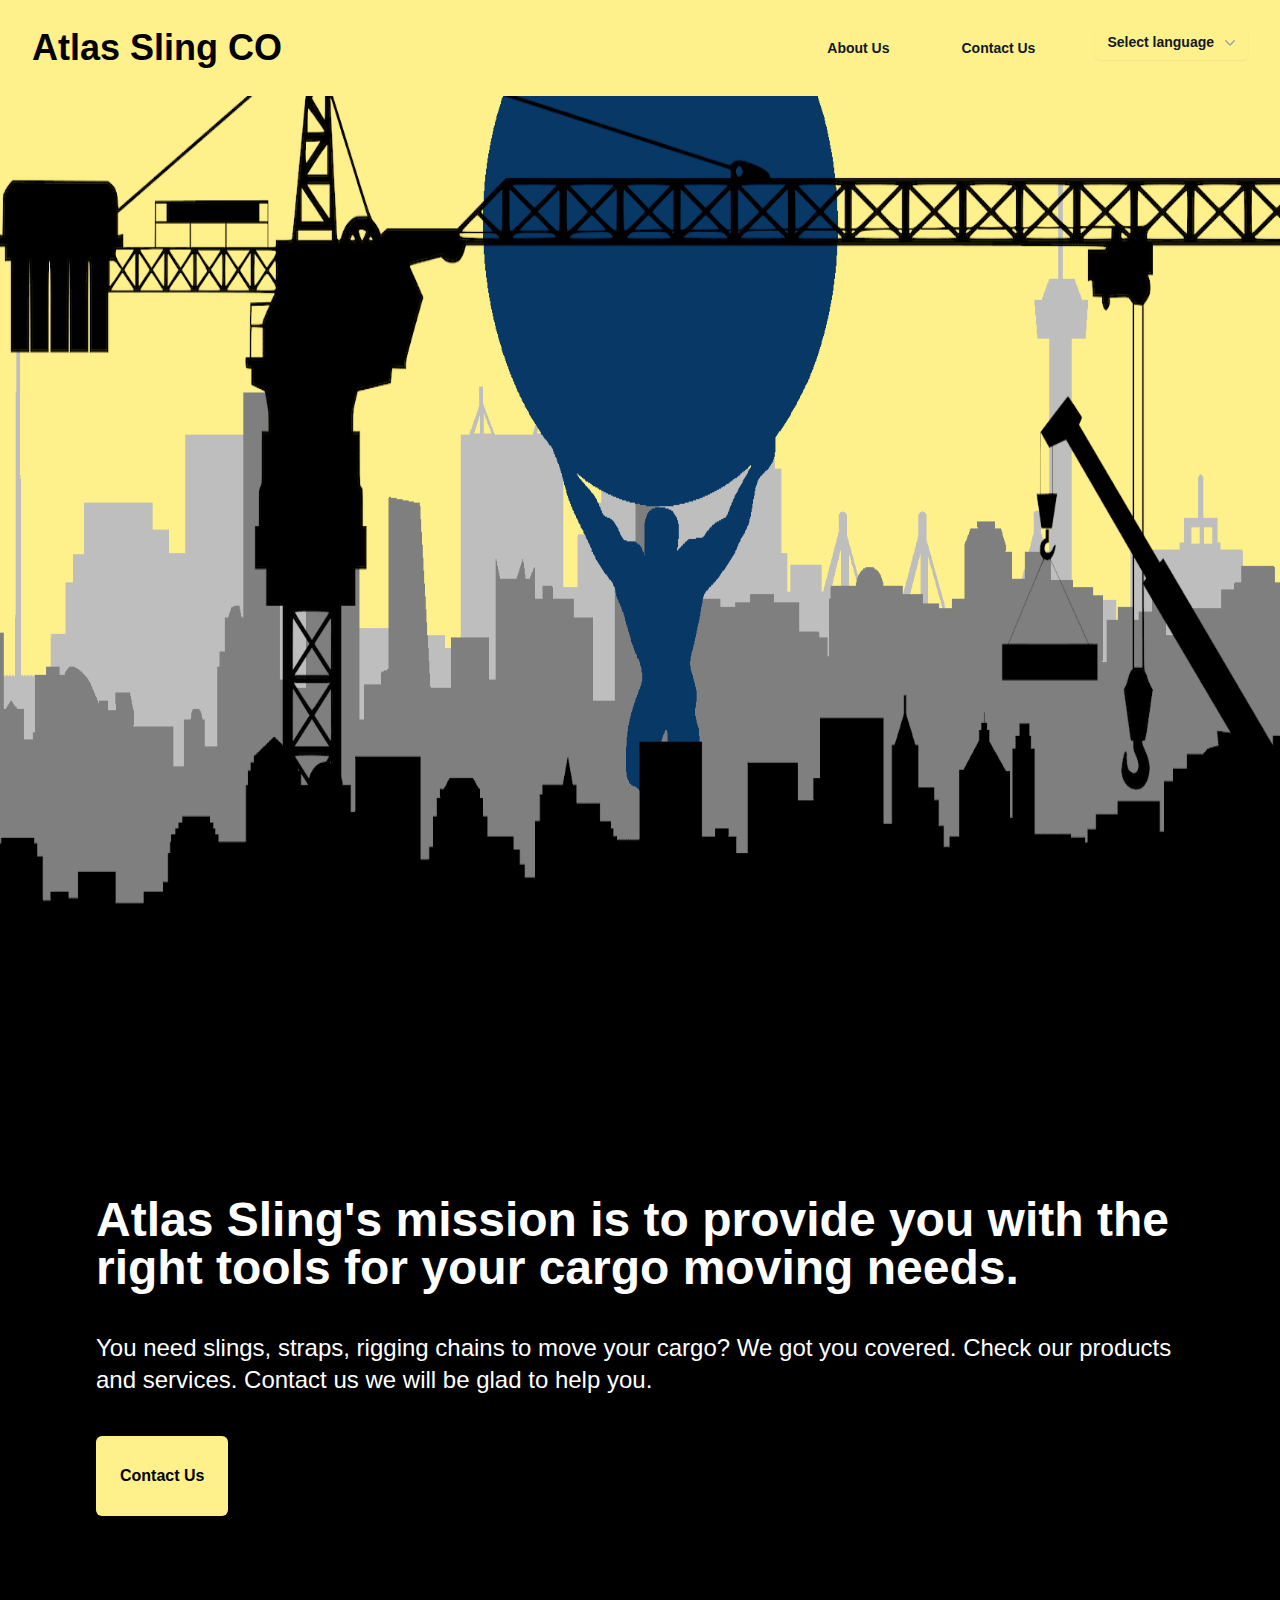
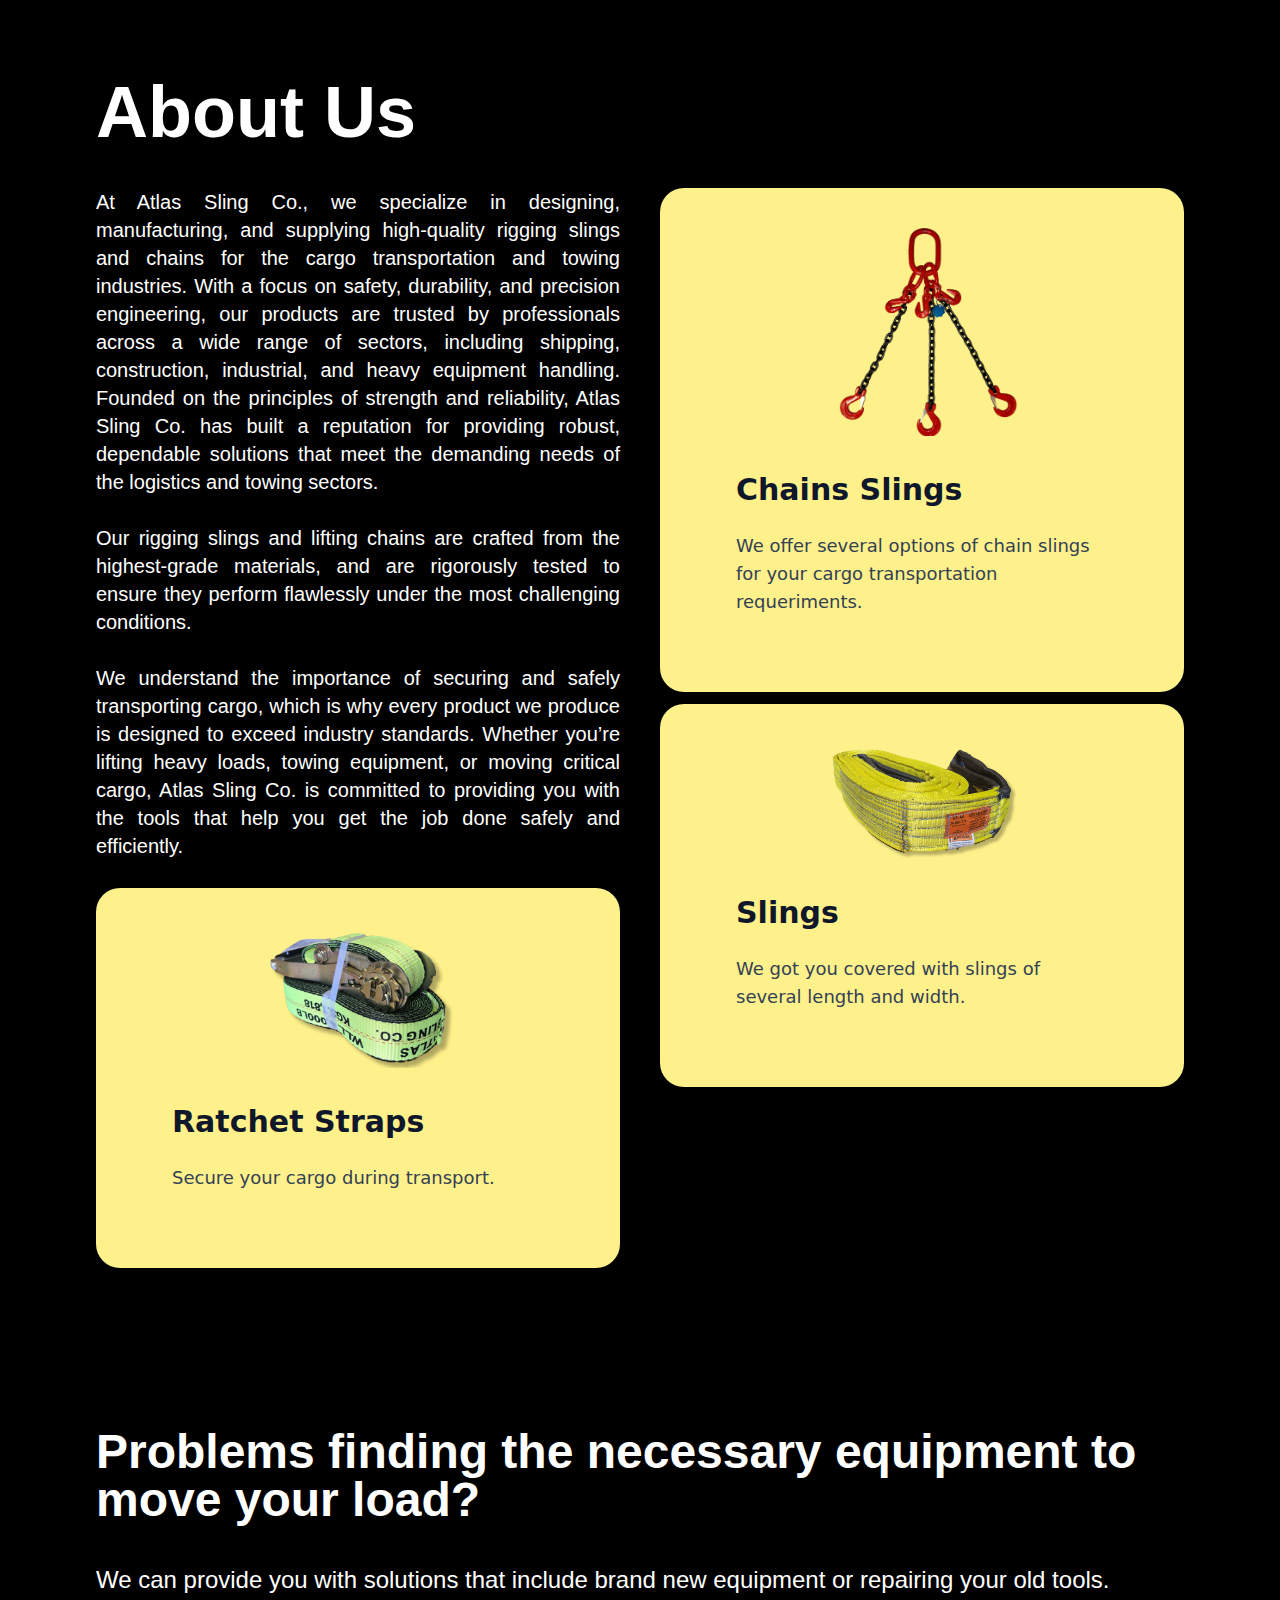
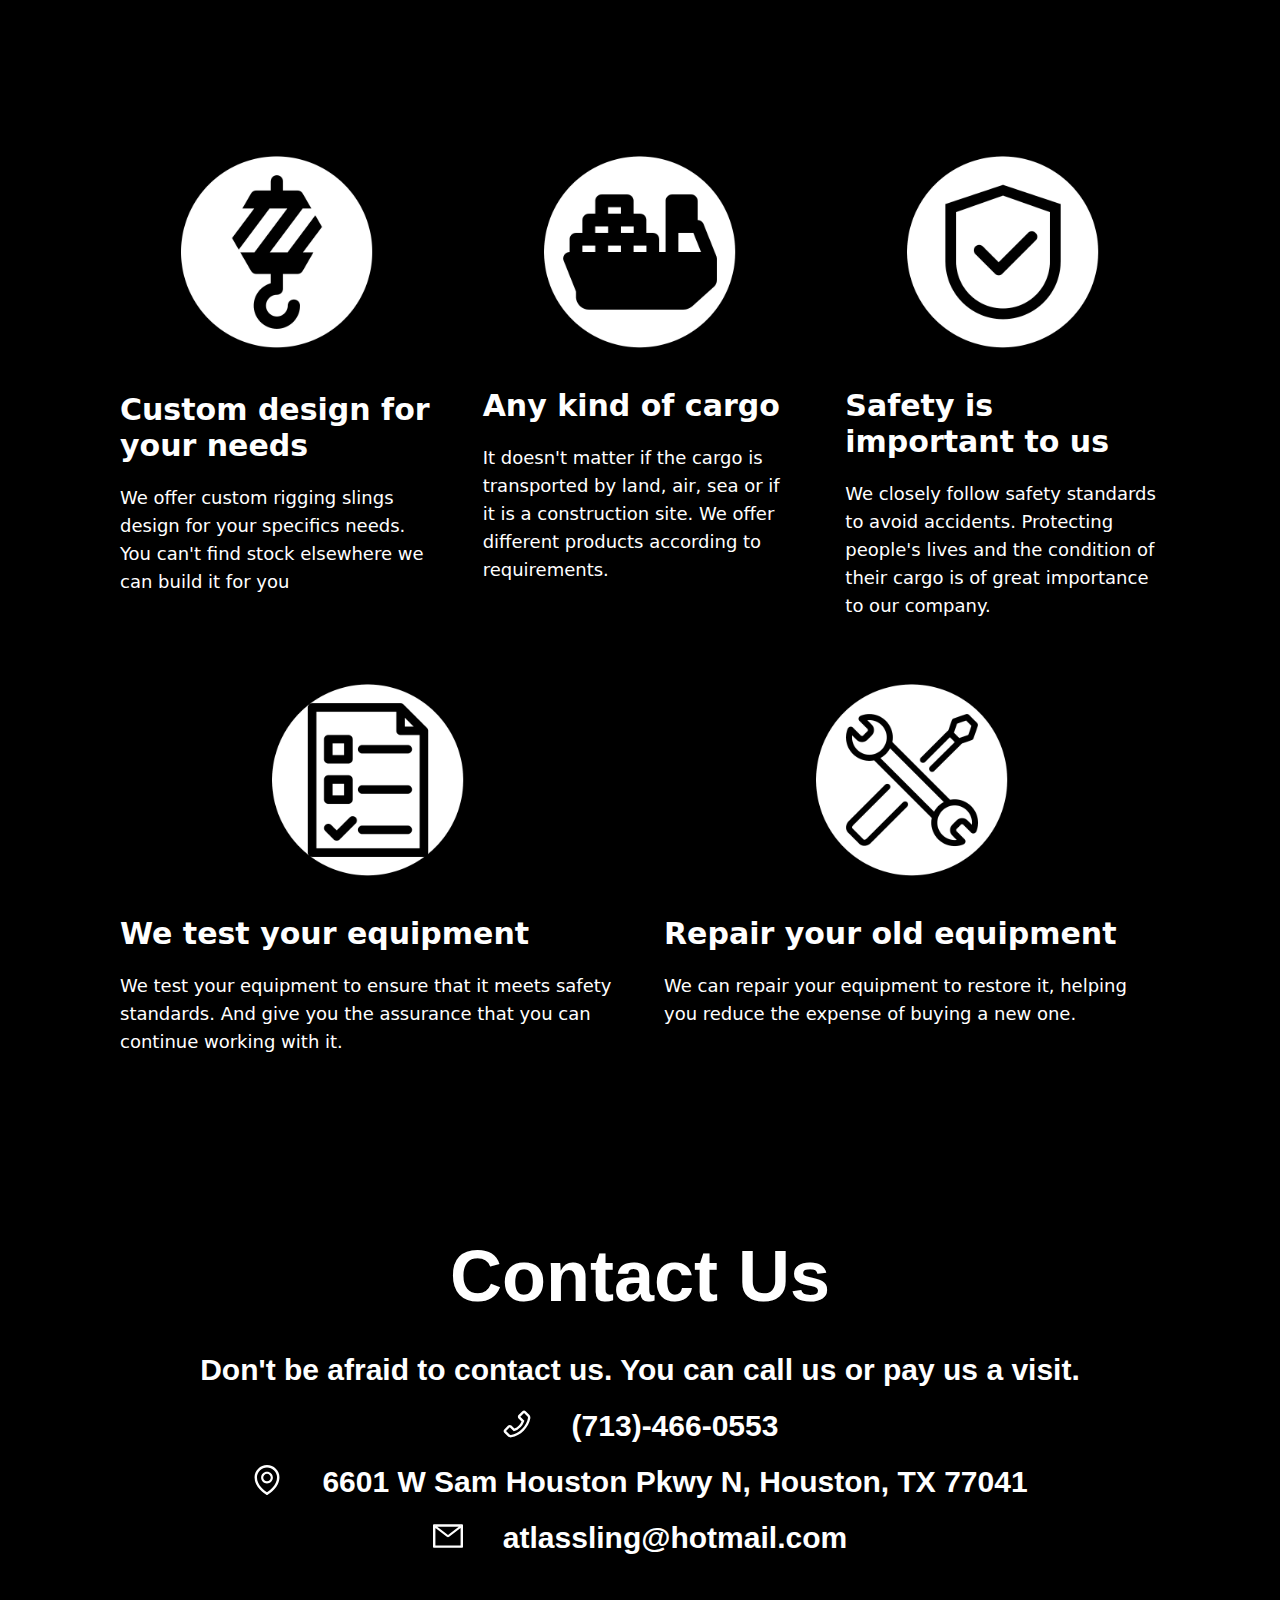
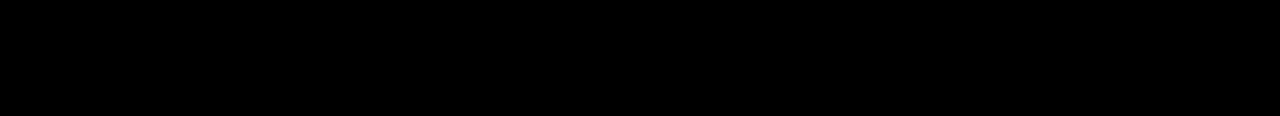
==== commit 3c0be56b: "Updated images to avoid copyright" ====
--- a/index.html
+++ b/index.html
@@ -1 +1 @@
-<!DOCTYPE html><html lang="en"><head><meta charSet="utf-8"/><meta name="viewport" content="width=device-width, initial-scale=1"/><link rel="preload" href="/_next/static/media/4473ecc91f70f139-s.p.woff" as="font" crossorigin="" type="font/woff"/><link rel="preload" href="/_next/static/media/463dafcda517f24f-s.p.woff" as="font" crossorigin="" type="font/woff"/><link rel="preload" as="image" href="./images/bg_skyline.png"/><link rel="stylesheet" href="/_next/static/css/320c7c3b07eb5200.css" data-precedence="next"/><link rel="preload" as="script" fetchPriority="low" href="/_next/static/chunks/webpack-fdd999a273659daa.js"/><script src="/_next/static/chunks/4bd1b696-a0bd5da079b024d4.js" async=""></script><script src="/_next/static/chunks/517-da6354622abd0226.js" async=""></script><script src="/_next/static/chunks/main-app-afe362e7373ab374.js" async=""></script><script src="/_next/static/chunks/c16f53c3-1b614299a0bd90a2.js" async=""></script><script src="/_next/static/chunks/102-67f4fd52b3ee4c1f.js" async=""></script><script src="/_next/static/chunks/app/page-31151a7115f69d17.js" async=""></script><meta name="next-size-adjust"/><title>Atlas Sling Co.</title><meta name="description" content="We make slings, straps and rigging chains for shipping, cargo transportation and towing."/><meta name="author" content="Sean"/><link rel="author" href="https://edwardc91.github.io/"/><meta name="author" content="Eduardo"/><meta name="keywords" content="Atlas,Sling,strap,tow,towing,rigging,chain,wire,cargo,shipping,load,transportation"/><meta name="creator" content="Eduardo Miguel"/><meta property="og:title" content="Atlas SlingCo ."/><meta property="og:description" content="We make slings, straps and rigging chains for shipping, cargo transportation and towing."/><meta property="og:url" content="https://eddeveloperc.github.io/"/><meta property="og:site_name" content="Atlas SlingCo."/><meta property="og:locale" content="en_US"/><meta property="og:image" content="https://eddeveloperc.github.io/images/atlas_sling_co.png"/><meta property="og:image:width" content="800"/><meta property="og:image:height" content="600"/><meta property="og:type" content="website"/><meta name="twitter:card" content="summary_large_image"/><meta name="twitter:title" content="Atlas SlingCo ."/><meta name="twitter:description" content="We make slings, straps and rigging chains for shipping, cargo transportation and towing."/><meta name="twitter:image" content="https://eddeveloperc.github.io/images/atlas_sling_co.png"/><meta name="twitter:image:width" content="800"/><meta name="twitter:image:height" content="600"/><link rel="icon" href="/favicon.ico" type="image/x-icon" sizes="48x44"/><script src="/_next/static/chunks/polyfills-42372ed130431b0a.js" noModule=""></script></head><body class="__variable_1e4310 __variable_c3aa02 antialiased m-auto"><!--$--><div class="bg-black space-y-0"><nav aria-label="Global" class="mx-auto flex w-screen items-center justify-between p-6 lg:px-8 bg-yellow-200"><div class="flex lg:flex-1"><a href="#" class="-m-1.5 p-1.5"><span class="sr-only">Atlas Sling</span><div class="font-bold text-lg lg:text-4xl text-black">Atlas Sling CO</div></a></div><div class="flex lg:hidden"><button type="button" class="-m-2.5 inline-flex items-center justify-center rounded-md p-2.5 text-gray-700"><span class="sr-only">Open main menu</span><span role="img" aria-label="unordered-list" aria-hidden="true" class="anticon anticon-unordered-list size-6"><svg viewBox="64 64 896 896" focusable="false" data-icon="unordered-list" width="1em" height="1em" fill="currentColor" aria-hidden="true"><path d="M912 192H328c-4.4 0-8 3.6-8 8v56c0 4.4 3.6 8 8 8h584c4.4 0 8-3.6 8-8v-56c0-4.4-3.6-8-8-8zm0 284H328c-4.4 0-8 3.6-8 8v56c0 4.4 3.6 8 8 8h584c4.4 0 8-3.6 8-8v-56c0-4.4-3.6-8-8-8zm0 284H328c-4.4 0-8 3.6-8 8v56c0 4.4 3.6 8 8 8h584c4.4 0 8-3.6 8-8v-56c0-4.4-3.6-8-8-8zM104 228a56 56 0 10112 0 56 56 0 10-112 0zm0 284a56 56 0 10112 0 56 56 0 10-112 0zm0 284a56 56 0 10112 0 56 56 0 10-112 0z"></path></svg></span></button></div><div class="hidden lg:flex lg:gap-x-12"><a href="#about_us" class="text-sm/6 font-semibold text-gray-900 rounded-3xl p-3 hover:text-white hover:bg-black">About Us</a><a href="#contact_us" class="text-sm/6 font-semibold text-gray-900 rounded-3xl p-3 hover:text-white hover:bg-black">Contact Us</a><div class="relative inline-block text-left" data-headlessui-state=""><div><button class="inline-flex w-full justify-center gap-x-1.5 rounded-md bg-transparent px-3 py-2 text-sm font-semibold text-gray-900 shadow-sm ring-1 ring-inset ring-transparent hover:bg-transperent" id="headlessui-menu-button-:R7qqvb:" type="button" aria-haspopup="menu" aria-expanded="false" data-headlessui-state="">Select language<svg xmlns="http://www.w3.org/2000/svg" viewBox="0 0 20 20" fill="currentColor" aria-hidden="true" data-slot="icon" class="-mr-1 size-5 text-gray-400"><path fill-rule="evenodd" d="M5.22 8.22a.75.75 0 0 1 1.06 0L10 11.94l3.72-3.72a.75.75 0 1 1 1.06 1.06l-4.25 4.25a.75.75 0 0 1-1.06 0L5.22 9.28a.75.75 0 0 1 0-1.06Z" clip-rule="evenodd"></path></svg></button></div></div></div><span hidden="" style="position:fixed;top:1px;left:1px;width:1px;height:0;padding:0;margin:-1px;overflow:hidden;clip:rect(0, 0, 0, 0);white-space:nowrap;border-width:0;display:none"></span><span hidden="" style="position:fixed;top:1px;left:1px;width:1px;height:0;padding:0;margin:-1px;overflow:hidden;clip:rect(0, 0, 0, 0);white-space:nowrap;border-width:0;display:none"></span></nav><div class="mx-auto flex justify-center pointer-events-none lg:h-screen"><img class="top-0 left-0 w-full" src="./images/bg_skyline.png" style="margin-top:0px"/></div><div class="px-2 lg:px-24 bg-black lg:pt-10 z-20"><div class="flex-auto text-3xl lg:text-5xl font-bold mb-10 text-white mt-40">Atlas Sling&#x27;s mission is to provide you with the right tools for your cargo moving needs.</div><div class="flex space-x-10"><a href="#contact_us" target="_self" rel="noopener noreferrer"><button class="h-10 lg:h-20 px-6 font-semibold rounded-md bg-yellow-200 text-black">Contact Us</button></a></div><div id="about_us" class="flex-auto text-3xl lg:text-7xl font-bold mb-10 text-white mt-40">About Us</div><div class="grid grid-cols-1 lg:grid-cols-2 gap-10"><div class=""><p class="flex-auto text-justify text-lg lg:text-xl text-white">At Atlas Sling Co., we specialize in designing, manufacturing, and supplying high-quality rigging slings and chains for the cargo transportation and towing industries. With a focus on safety, durability, and precision engineering, our products are trusted by professionals across a wide range of sectors, including shipping, construction, industrial, and heavy equipment handling. Founded on the principles of strength and reliability, Atlas Sling Co. has built a reputation for providing robust, dependable solutions that meet the demanding needs of the logistics and towing sectors.<br/><br/></p><div class="flex-none font-sans bg-yellow-200 p-5 lg:p-10 rounded-3xl justify-center"><div class="flex-none w-48 relative mx-auto"><img src="./images/as_handler.png" alt="" class="w-full h-full object-cover" loading="lazy"/></div><form class="flex-auto p-1 lg:p-6"><div class="flex flex-wrap p-3"><h1 class="flex-auto text-3xl font-bold text-slate-900">Ratchet Straps</h1></div><p class="text-lg text-slate-700 p-3">Secure your cargo during transport.</p></form></div></div><div class="flex-wrap space-y-3"><div class="flex-none font-sans bg-yellow-200 p-5 lg:p-10 rounded-3xl justify-center"><div class="flex-none w-48 relative mx-auto"><img src="./images/chain_sling.png" alt="" class="w-full h-full object-cover" loading="lazy"/></div><form class="flex-auto p-1 lg:p-6"><div class="flex flex-wrap p-3"><h1 class="flex-auto text-3xl font-bold text-slate-900">Chains Slings</h1></div><p class="text-lg text-slate-700 p-3">We offer several options of chain slings for your cargo transportation requeriments.</p></form></div><div class="flex-none font-sans bg-yellow-200 p-5 lg:p-10 rounded-3xl justify-center"><div class="flex-none w-48 relative mx-auto"><img src="./images/as_strap.png" alt="" class="w-full h-full object-cover" loading="lazy"/></div><form class="flex-auto p-1 lg:p-6"><div class="flex flex-wrap p-3"><h1 class="flex-auto text-3xl font-bold text-slate-900">Slings</h1></div><p class="text-lg text-slate-700 p-3">We got you covered with slings of several length and width.</p></form></div></div></div><div class="flex-auto text-3xl lg:text-5xl font-bold mb-10 text-white mt-40">Problems finding the necessary equipment to move your load?</div><div class="flex-auto text-lg lg:text-2xl font-medium mb-10 text-white mt-5">We can provide you with solutions that include brand new equipment or repairing your old tools.</div><div class="grid grid-cols-1 lg:grid-cols-3 mt-40 space-y-10 lg:space-y-0"><div class="flex-none font-sans justify-center"><div class="flex-none w-48 relative mx-auto"><img src="./images/hook_icon.png" alt="" class="w-full h-full object-cover" loading="lazy"/></div><div class="flex-auto p-2 lg:p-6 mt-5"><div class="flex flex-wrap"><h1 class="flex-auto text-xl lg:text-3xl font-bold text-white">Custom design for your needs</h1></div><p class="text-lg text-white mt-5">We offer custom rigging slings design for your specifics needs. You can&#x27;t find stock elsewhere we can build it for you</p></div></div><div class="flex-none font-sans justify-center space-y-4"><div class="flex-none w-48 relative mx-auto"><img src="./images/cargo_icon.png" alt="" class="w-full h-full object-cover" loading="lazy"/></div><div class="flex-auto lg:p-6 mt-5"><div class="flex flex-wrap"><h1 class="flex-auto text-xl lg:text-3xl font-bold text-white">Any kind of cargo</h1></div><p class="text-lg text-white mt-5">It doesn&#x27;t matter if the cargo is transported by land, air, sea or if it is a construction site. We offer different products according to requirements.</p></div></div><div class="flex-none font-sans justify-center space-y-4"><div class="flex-none w-48 relative mx-auto"><img src="./images/safety_icon.png" alt="" class="w-full h-full object-cover" loading="lazy"/></div><div class="flex-auto lg:p-6 mt-5"><div class="flex flex-wrap"><h1 class="flex-auto text-xl lg:text-3xl font-bold text-white">Safety is important to us</h1></div><p class="text-lg text-white mt-5">We closely follow safety standards to avoid accidents. Protecting people&#x27;s lives and the condition of their cargo is of great importance to our company.</p></div></div></div><div class="grid grid-cols-1 lg:grid-cols-2 space-y-10 lg:space-y-0 mt-10"><div class="flex-none font-sans justify-center space-y-4"><div class="flex-none w-48 relative mx-auto"><img src="./images/test_icon.png" alt="" class="w-full h-full object-cover" loading="lazy"/></div><div class="flex-auto lg:p-6 mt-5"><div class="flex flex-wrap"><h1 class="flex-auto text-xl lg:text-3xl font-bold text-white">We test your equipment</h1></div><p class="text-lg text-white mt-5">We test your equipment to ensure that it meets safety standards. And give you the assurance that you can continue working with it.</p></div></div><div class="flex-none font-sans justify-center space-y-4"><div class="flex-none w-48 relative mx-auto"><img src="./images/repair_icon.png" alt="" class="w-full h-full object-cover" loading="lazy"/></div><div class="flex-auto lg:p-6 mt-5"><div class="flex flex-wrap"><h1 class="flex-auto text-xl lg:text-3xl font-bold text-white">Repair your old equipment</h1></div><p class="text-lg text-white mt-5">We can repair your equipment to restore it, helping you reduce the expense of buying a new one.</p></div></div></div><div id="contact_us" class="flex-auto text-3xl lg:text-7xl font-bold mb-10 text-white mt-40 text-center">Contact Us</div><div class="flex-wrap space-y-5 pb-40"><div class="flex space-x-10 justify-center "><div class="text-lg lg:text-3xl text-white font-bold">Don&#x27;t be afraid to contact us. You can call us or pay us a visit.</div></div><div class="flex space-x-5 lg:space-x-10 justify-start lg:justify-center "><div class="text-lg lg:text-3xl text-white font-bold"><span role="img" aria-label="phone" class="anticon anticon-phone"><svg viewBox="64 64 896 896" focusable="false" data-icon="phone" width="1em" height="1em" fill="currentColor" aria-hidden="true"><path d="M877.1 238.7L770.6 132.3c-13-13-30.4-20.3-48.8-20.3s-35.8 7.2-48.8 20.3L558.3 246.8c-13 13-20.3 30.5-20.3 48.9 0 18.5 7.2 35.8 20.3 48.9l89.6 89.7a405.46 405.46 0 01-86.4 127.3c-36.7 36.9-79.6 66-127.2 86.6l-89.6-89.7c-13-13-30.4-20.3-48.8-20.3a68.2 68.2 0 00-48.8 20.3L132.3 673c-13 13-20.3 30.5-20.3 48.9 0 18.5 7.2 35.8 20.3 48.9l106.4 106.4c22.2 22.2 52.8 34.9 84.2 34.9 6.5 0 12.8-.5 19.2-1.6 132.4-21.8 263.8-92.3 369.9-198.3C818 606 888.4 474.6 910.4 342.1c6.3-37.6-6.3-76.3-33.3-103.4zm-37.6 91.5c-19.5 117.9-82.9 235.5-178.4 331s-213 158.9-330.9 178.4c-14.8 2.5-30-2.5-40.8-13.2L184.9 721.9 295.7 611l119.8 120 .9.9 21.6-8a481.29 481.29 0 00285.7-285.8l8-21.6-120.8-120.7 110.8-110.9 104.5 104.5c10.8 10.8 15.8 26 13.3 40.8z"></path></svg></span></div><div class="text-lg lg:text-3xl text-white font-bold">(713)-466-0553</div></div><div class="flex space-x-5 lg:space-x-10 lg:justify-center"><div class="text-lg lg:text-3xl text-white font-bold"><span role="img" aria-label="environment" class="anticon anticon-environment"><svg viewBox="64 64 896 896" focusable="false" data-icon="environment" width="1em" height="1em" fill="currentColor" aria-hidden="true"><path d="M854.6 289.1a362.49 362.49 0 00-79.9-115.7 370.83 370.83 0 00-118.2-77.8C610.7 76.6 562.1 67 512 67c-50.1 0-98.7 9.6-144.5 28.5-44.3 18.3-84 44.5-118.2 77.8A363.6 363.6 0 00169.4 289c-19.5 45-29.4 92.8-29.4 142 0 70.6 16.9 140.9 50.1 208.7 26.7 54.5 64 107.6 111 158.1 80.3 86.2 164.5 138.9 188.4 153a43.9 43.9 0 0022.4 6.1c7.8 0 15.5-2 22.4-6.1 23.9-14.1 108.1-66.8 188.4-153 47-50.4 84.3-103.6 111-158.1C867.1 572 884 501.8 884 431.1c0-49.2-9.9-97-29.4-142zM512 880.2c-65.9-41.9-300-207.8-300-449.1 0-77.9 31.1-151.1 87.6-206.3C356.3 169.5 431.7 139 512 139s155.7 30.5 212.4 85.9C780.9 280 812 353.2 812 431.1c0 241.3-234.1 407.2-300 449.1zm0-617.2c-97.2 0-176 78.8-176 176s78.8 176 176 176 176-78.8 176-176-78.8-176-176-176zm79.2 255.2A111.6 111.6 0 01512 551c-29.9 0-58-11.7-79.2-32.8A111.6 111.6 0 01400 439c0-29.9 11.7-58 32.8-79.2C454 338.6 482.1 327 512 327c29.9 0 58 11.6 79.2 32.8C612.4 381 624 409.1 624 439c0 29.9-11.6 58-32.8 79.2z"></path></svg></span></div><div class="text-lg lg:text-3xl text-white font-bold">6601 W Sam Houston Pkwy N, Houston, TX 77041</div></div><div class="flex space-x-5 lg:space-x-10 lg:justify-center"><div class="text-lg lg:text-3xl text-white font-bold"><span role="img" aria-label="mail" class="anticon anticon-mail"><svg viewBox="64 64 896 896" focusable="false" data-icon="mail" width="1em" height="1em" fill="currentColor" aria-hidden="true"><path d="M928 160H96c-17.7 0-32 14.3-32 32v640c0 17.7 14.3 32 32 32h832c17.7 0 32-14.3 32-32V192c0-17.7-14.3-32-32-32zm-40 110.8V792H136V270.8l-27.6-21.5 39.3-50.5 42.8 33.3h643.1l42.8-33.3 39.3 50.5-27.7 21.5zM833.6 232L512 482 190.4 232l-42.8-33.3-39.3 50.5 27.6 21.5 341.6 265.6a55.99 55.99 0 0068.7 0L888 270.8l27.6-21.5-39.3-50.5-42.7 33.2z"></path></svg></span></div><a href="mailto:atlassling@hotmail.com" class="text-lg lg:text-3xl text-white font-bold">atlassling@hotmail.com</a></div></div></div></div><!--/$--><script src="/_next/static/chunks/webpack-fdd999a273659daa.js" async=""></script><script>(self.__next_f=self.__next_f||[]).push([0])</script><script>self.__next_f.push([1,"4:\"$Sreact.fragment\"\n5:\"$Sreact.suspense\"\n6:I[5244,[],\"\"]\n7:I[3866,[],\"\"]\n8:I[7033,[],\"ClientPageRoot\"]\n9:I[8596,[\"545\",\"static/chunks/c16f53c3-1b614299a0bd90a2.js\",\"102\",\"static/chunks/102-67f4fd52b3ee4c1f.js\",\"974\",\"static/chunks/app/page-31151a7115f69d17.js\"],\"default\"]\nc:I[6213,[],\"OutletBoundary\"]\ne:I[6213,[],\"MetadataBoundary\"]\n10:I[6213,[],\"ViewportBoundary\"]\n12:I[4835,[],\"\"]\n1:HL[\"/_next/static/media/4473ecc91f70f139-s.p.woff\",\"font\",{\"crossOrigin\":\"\",\"type\":\"font/woff\"}]\n2:HL[\"/_next/static/media/463dafcda517f24f-s.p.woff\",\"font\",{\"crossOrigin\":\"\",\"type\":\"font/woff\"}]\n3:HL[\"/_next/static/css/320c7c3b07eb5200.css\",\"style\"]\n"])</script><script>self.__next_f.push([1,"0:{\"P\":null,\"b\":\"E0SOVDZ-Ua_m_0-90rcUX\",\"p\":\"\",\"c\":[\"\",\"\"],\"i\":false,\"f\":[[[\"\",{\"children\":[\"__PAGE__\",{}]},\"$undefined\",\"$undefined\",true],[\"\",[\"$\",\"$4\",\"c\",{\"children\":[[[\"$\",\"link\",\"0\",{\"rel\":\"stylesheet\",\"href\":\"/_next/static/css/320c7c3b07eb5200.css\",\"precedence\":\"next\",\"crossOrigin\":\"$undefined\",\"nonce\":\"$undefined\"}]],[\"$\",\"html\",null,{\"lang\":\"en\",\"children\":[\"$\",\"body\",null,{\"className\":\"__variable_1e4310 __variable_c3aa02 antialiased m-auto\",\"children\":[\"$\",\"$5\",null,{\"fallback\":[\"$\",\"div\",null,{\"children\":\"Loading...\"}],\"children\":[\"$\",\"$L6\",null,{\"parallelRouterKey\":\"children\",\"segmentPath\":[\"children\"],\"error\":\"$undefined\",\"errorStyles\":\"$undefined\",\"errorScripts\":\"$undefined\",\"template\":[\"$\",\"$L7\",null,{}],\"templateStyles\":\"$undefined\",\"templateScripts\":\"$undefined\",\"notFound\":[[\"$\",\"title\",null,{\"children\":\"404: This page could not be found.\"}],[\"$\",\"div\",null,{\"style\":{\"fontFamily\":\"system-ui,\\\"Segoe UI\\\",Roboto,Helvetica,Arial,sans-serif,\\\"Apple Color Emoji\\\",\\\"Segoe UI Emoji\\\"\",\"height\":\"100vh\",\"textAlign\":\"center\",\"display\":\"flex\",\"flexDirection\":\"column\",\"alignItems\":\"center\",\"justifyContent\":\"center\"},\"children\":[\"$\",\"div\",null,{\"children\":[[\"$\",\"style\",null,{\"dangerouslySetInnerHTML\":{\"__html\":\"body{color:#000;background:#fff;margin:0}.next-error-h1{border-right:1px solid rgba(0,0,0,.3)}@media (prefers-color-scheme:dark){body{color:#fff;background:#000}.next-error-h1{border-right:1px solid rgba(255,255,255,.3)}}\"}}],[\"$\",\"h1\",null,{\"className\":\"next-error-h1\",\"style\":{\"display\":\"inline-block\",\"margin\":\"0 20px 0 0\",\"padding\":\"0 23px 0 0\",\"fontSize\":24,\"fontWeight\":500,\"verticalAlign\":\"top\",\"lineHeight\":\"49px\"},\"children\":\"404\"}],[\"$\",\"div\",null,{\"style\":{\"display\":\"inline-block\"},\"children\":[\"$\",\"h2\",null,{\"style\":{\"fontSize\":14,\"fontWeight\":400,\"lineHeight\":\"49px\",\"margin\":0},\"children\":\"This page could not be found.\"}]}]]}]}]],\"notFoundStyles\":[]}]}]}]}]]}],{\"children\":[\"__PAGE__\",[\"$\",\"$4\",\"c\",{\"children\":[[\"$\",\"$L8\",null,{\"Component\":\"$9\",\"searchParams\":{},\"params\":{},\"promises\":[\"$@a\",\"$@b\"]}],null,[\"$\",\"$Lc\",null,{\"children\":\"$Ld\"}]]}],{},null]},null],[\"$\",\"$4\",\"h\",{\"children\":[null,[\"$\",\"$4\",\"6AXuiNKwZhtVeNVjuz5lG\",{\"children\":[[\"$\",\"$Le\",null,{\"children\":\"$Lf\"}],[\"$\",\"$L10\",null,{\"children\":\"$L11\"}],[\"$\",\"meta\",null,{\"name\":\"next-size-adjust\"}]]}]]}]]],\"m\":\"$undefined\",\"G\":[\"$12\",\"$undefined\"],\"s\":false,\"S\":true}\n"])</script><script>self.__next_f.push([1,"a:{}\nb:{}\n"])</script><script>self.__next_f.push([1,"11:[[\"$\",\"meta\",\"0\",{\"name\":\"viewport\",\"content\":\"width=device-width, initial-scale=1\"}]]\nf:[[\"$\",\"meta\",\"0\",{\"charSet\":\"utf-8\"}],[\"$\",\"title\",\"1\",{\"children\":\"Atlas Sling Co.\"}],[\"$\",\"meta\",\"2\",{\"name\":\"description\",\"content\":\"We make slings, straps and rigging chains for shipping, cargo transportation and towing.\"}],[\"$\",\"meta\",\"3\",{\"name\":\"author\",\"content\":\"Sean\"}],[\"$\",\"link\",\"4\",{\"rel\":\"author\",\"href\":\"https://edwardc91.github.io/\"}],[\"$\",\"meta\",\"5\",{\"name\":\"author\",\"content\":\"Eduardo\"}],[\"$\",\"meta\",\"6\",{\"name\":\"keywords\",\"content\":\"Atlas,Sling,strap,tow,towing,rigging,chain,wire,cargo,shipping,load,transportation\"}],[\"$\",\"meta\",\"7\",{\"name\":\"creator\",\"content\":\"Eduardo Miguel\"}],[\"$\",\"meta\",\"8\",{\"property\":\"og:title\",\"content\":\"Atlas SlingCo .\"}],[\"$\",\"meta\",\"9\",{\"property\":\"og:description\",\"content\":\"We make slings, straps and rigging chains for shipping, cargo transportation and towing.\"}],[\"$\",\"meta\",\"10\",{\"property\":\"og:url\",\"content\":\"https://eddeveloperc.github.io/\"}],[\"$\",\"meta\",\"11\",{\"property\":\"og:site_name\",\"content\":\"Atlas SlingCo.\"}],[\"$\",\"meta\",\"12\",{\"property\":\"og:locale\",\"content\":\"en_US\"}],[\"$\",\"meta\",\"13\",{\"property\":\"og:image\",\"content\":\"https://eddeveloperc.github.io/images/atlas_sling_co.png\"}],[\"$\",\"meta\",\"14\",{\"property\":\"og:image:width\",\"content\":\"800\"}],[\"$\",\"meta\",\"15\",{\"property\":\"og:image:height\",\"content\":\"600\"}],[\"$\",\"meta\",\"16\",{\"property\":\"og:type\",\"content\":\"website\"}],[\"$\",\"meta\",\"17\",{\"name\":\"twitter:card\",\"content\":\"summary_large_image\"}],[\"$\",\"meta\",\"18\",{\"name\":\"twitter:title\",\"content\":\"Atlas SlingCo .\"}],[\"$\",\"meta\",\"19\",{\"name\":\"twitter:description\",\"content\":\"We make slings, straps and rigging chains for shipping, cargo transportation and towing.\"}],[\"$\",\"meta\",\"20\",{\"name\":\"twitter:image\",\"content\":\"https://eddeveloperc.github.io/images/atlas_sling_co.png\"}],[\"$\",\"meta\",\"21\",{\"name\":\"twitter:image:width\",\"content\":\"800\"}],[\"$\",\"meta\",\"22\",{\"name\":\"twitter:image:height\",\"content\":\"600\"}],[\"$\",\"link\",\"23\",{\"rel\":\"icon\",\"href\":\"/favicon.ico\",\"type\":\"image/x-icon\",\"size"])</script><script>self.__next_f.push([1,"s\":\"48x44\"}]]\n"])</script><script>self.__next_f.push([1,"d:null\n"])</script></body></html>+<!DOCTYPE html><html lang="en"><head><meta charSet="utf-8"/><meta name="viewport" content="width=device-width, initial-scale=1"/><link rel="preload" href="/_next/static/media/4473ecc91f70f139-s.p.woff" as="font" crossorigin="" type="font/woff"/><link rel="preload" href="/_next/static/media/463dafcda517f24f-s.p.woff" as="font" crossorigin="" type="font/woff"/><link rel="preload" as="image" href="./images/bg_skyline.png"/><link rel="stylesheet" href="/_next/static/css/320c7c3b07eb5200.css" data-precedence="next"/><link rel="preload" as="script" fetchPriority="low" href="/_next/static/chunks/webpack-fdd999a273659daa.js"/><script src="/_next/static/chunks/4bd1b696-a0bd5da079b024d4.js" async=""></script><script src="/_next/static/chunks/517-da6354622abd0226.js" async=""></script><script src="/_next/static/chunks/main-app-afe362e7373ab374.js" async=""></script><script src="/_next/static/chunks/c16f53c3-1b614299a0bd90a2.js" async=""></script><script src="/_next/static/chunks/102-67f4fd52b3ee4c1f.js" async=""></script><script src="/_next/static/chunks/app/page-31151a7115f69d17.js" async=""></script><meta name="next-size-adjust"/><title>Atlas Sling Co.</title><meta name="description" content="We make slings, straps and rigging chains for shipping, cargo transportation and towing."/><meta name="author" content="Sean"/><link rel="author" href="https://edwardc91.github.io/"/><meta name="author" content="Eduardo"/><meta name="keywords" content="Atlas,Sling,strap,tow,towing,rigging,chain,wire,cargo,shipping,load,transportation"/><meta name="creator" content="Eduardo Miguel"/><meta property="og:title" content="Atlas SlingCo ."/><meta property="og:description" content="We make slings, straps and rigging chains for shipping, cargo transportation and towing."/><meta property="og:url" content="https://eddeveloperc.github.io/"/><meta property="og:site_name" content="Atlas SlingCo."/><meta property="og:locale" content="en_US"/><meta property="og:image" content="https://eddeveloperc.github.io/images/atlas_sling_co.png"/><meta property="og:image:width" content="800"/><meta property="og:image:height" content="600"/><meta property="og:type" content="website"/><meta name="twitter:card" content="summary_large_image"/><meta name="twitter:title" content="Atlas SlingCo ."/><meta name="twitter:description" content="We make slings, straps and rigging chains for shipping, cargo transportation and towing."/><meta name="twitter:image" content="https://eddeveloperc.github.io/images/atlas_sling_co.png"/><meta name="twitter:image:width" content="800"/><meta name="twitter:image:height" content="600"/><link rel="icon" href="/favicon.ico" type="image/x-icon" sizes="48x44"/><script src="/_next/static/chunks/polyfills-42372ed130431b0a.js" noModule=""></script></head><body class="__variable_1e4310 __variable_c3aa02 antialiased m-auto"><!--$--><div class="bg-black space-y-0"><nav aria-label="Global" class="mx-auto flex w-screen items-center justify-between p-6 lg:px-8 bg-yellow-200"><div class="flex lg:flex-1"><a href="#" class="-m-1.5 p-1.5"><span class="sr-only">Atlas Sling</span><div class="font-bold text-lg lg:text-4xl text-black">Atlas Sling CO</div></a></div><div class="flex lg:hidden"><button type="button" class="-m-2.5 inline-flex items-center justify-center rounded-md p-2.5 text-gray-700"><span class="sr-only">Open main menu</span><span role="img" aria-label="unordered-list" aria-hidden="true" class="anticon anticon-unordered-list size-6"><svg viewBox="64 64 896 896" focusable="false" data-icon="unordered-list" width="1em" height="1em" fill="currentColor" aria-hidden="true"><path d="M912 192H328c-4.4 0-8 3.6-8 8v56c0 4.4 3.6 8 8 8h584c4.4 0 8-3.6 8-8v-56c0-4.4-3.6-8-8-8zm0 284H328c-4.4 0-8 3.6-8 8v56c0 4.4 3.6 8 8 8h584c4.4 0 8-3.6 8-8v-56c0-4.4-3.6-8-8-8zm0 284H328c-4.4 0-8 3.6-8 8v56c0 4.4 3.6 8 8 8h584c4.4 0 8-3.6 8-8v-56c0-4.4-3.6-8-8-8zM104 228a56 56 0 10112 0 56 56 0 10-112 0zm0 284a56 56 0 10112 0 56 56 0 10-112 0zm0 284a56 56 0 10112 0 56 56 0 10-112 0z"></path></svg></span></button></div><div class="hidden lg:flex lg:gap-x-12"><a href="#about_us" class="text-sm/6 font-semibold text-gray-900 rounded-3xl p-3 hover:text-white hover:bg-black">About Us</a><a href="#contact_us" class="text-sm/6 font-semibold text-gray-900 rounded-3xl p-3 hover:text-white hover:bg-black">Contact Us</a><div class="relative inline-block text-left" data-headlessui-state=""><div><button class="inline-flex w-full justify-center gap-x-1.5 rounded-md bg-transparent px-3 py-2 text-sm font-semibold text-gray-900 shadow-sm ring-1 ring-inset ring-transparent hover:bg-transperent" id="headlessui-menu-button-:R7qqvb:" type="button" aria-haspopup="menu" aria-expanded="false" data-headlessui-state="">Select language<svg xmlns="http://www.w3.org/2000/svg" viewBox="0 0 20 20" fill="currentColor" aria-hidden="true" data-slot="icon" class="-mr-1 size-5 text-gray-400"><path fill-rule="evenodd" d="M5.22 8.22a.75.75 0 0 1 1.06 0L10 11.94l3.72-3.72a.75.75 0 1 1 1.06 1.06l-4.25 4.25a.75.75 0 0 1-1.06 0L5.22 9.28a.75.75 0 0 1 0-1.06Z" clip-rule="evenodd"></path></svg></button></div></div></div><span hidden="" style="position:fixed;top:1px;left:1px;width:1px;height:0;padding:0;margin:-1px;overflow:hidden;clip:rect(0, 0, 0, 0);white-space:nowrap;border-width:0;display:none"></span><span hidden="" style="position:fixed;top:1px;left:1px;width:1px;height:0;padding:0;margin:-1px;overflow:hidden;clip:rect(0, 0, 0, 0);white-space:nowrap;border-width:0;display:none"></span></nav><div class="mx-auto flex justify-center pointer-events-none lg:h-screen"><img class="top-0 left-0 w-full" src="./images/bg_skyline.png" style="margin-top:0px"/></div><div class="px-2 lg:px-24 bg-black lg:pt-10 z-20"><div class="flex-auto text-3xl lg:text-5xl font-bold mb-10 text-white mt-40">Atlas Sling&#x27;s mission is to provide you with the right tools for your cargo moving needs.</div><div class="flex space-x-10"><a href="#contact_us" target="_self" rel="noopener noreferrer"><button class="h-10 lg:h-20 px-6 font-semibold rounded-md bg-yellow-200 text-black">Contact Us</button></a></div><div id="about_us" class="flex-auto text-3xl lg:text-7xl font-bold mb-10 text-white mt-40">About Us</div><div class="grid grid-cols-1 lg:grid-cols-2 gap-10"><div class=""><p class="flex-auto text-justify text-lg lg:text-xl text-white">At Atlas Sling Co., we specialize in designing, manufacturing, and supplying high-quality rigging slings and chains for the cargo transportation and towing industries. With a focus on safety, durability, and precision engineering, our products are trusted by professionals across a wide range of sectors, including shipping, construction, industrial, and heavy equipment handling. Founded on the principles of strength and reliability, Atlas Sling Co. has built a reputation for providing robust, dependable solutions that meet the demanding needs of the logistics and towing sectors.<br/><br/></p><div class="flex-none font-sans bg-yellow-200 p-5 lg:p-10 rounded-3xl justify-center"><div class="flex-none w-48 relative mx-auto"><img src="./images/as_handler.png" alt="" class="w-full h-full object-cover" loading="lazy"/></div><form class="flex-auto p-1 lg:p-6"><div class="flex flex-wrap p-3"><h1 class="flex-auto text-3xl font-bold text-slate-900">Ratchet Straps</h1></div><p class="text-lg text-slate-700 p-3">Secure your cargo during transport.</p></form></div></div><div class="flex-wrap space-y-3"><div class="flex-none font-sans bg-yellow-200 p-5 lg:p-10 rounded-3xl justify-center"><div class="flex-none w-48 relative mx-auto"><img src="./images/chain_sling.png" alt="" class="w-full h-full object-cover" loading="lazy"/></div><form class="flex-auto p-1 lg:p-6"><div class="flex flex-wrap p-3"><h1 class="flex-auto text-3xl font-bold text-slate-900">Chains Slings</h1></div><p class="text-lg text-slate-700 p-3">We offer several options of chain slings for your cargo transportation requeriments.</p></form></div><div class="flex-none font-sans bg-yellow-200 p-5 lg:p-10 rounded-3xl justify-center"><div class="flex-none w-48 relative mx-auto"><img src="./images/as_strap.png" alt="" class="w-full h-full object-cover" loading="lazy"/></div><form class="flex-auto p-1 lg:p-6"><div class="flex flex-wrap p-3"><h1 class="flex-auto text-3xl font-bold text-slate-900">Slings</h1></div><p class="text-lg text-slate-700 p-3">We got you covered with slings of several length and width.</p></form></div></div></div><div class="flex-auto text-3xl lg:text-5xl font-bold mb-10 text-white mt-40">Problems finding the necessary equipment to move your load?</div><div class="flex-auto text-lg lg:text-2xl font-medium mb-10 text-white mt-5">We can provide you with solutions that include brand new equipment or repairing your old tools.</div><div class="grid grid-cols-1 lg:grid-cols-3 mt-40 space-y-10 lg:space-y-0"><div class="flex-none font-sans justify-center"><div class="flex-none w-48 relative mx-auto"><img src="./images/hook_icon.png" alt="" class="w-full h-full object-cover" loading="lazy"/></div><div class="flex-auto p-2 lg:p-6 mt-5"><div class="flex flex-wrap"><h1 class="flex-auto text-xl lg:text-3xl font-bold text-white">Custom design for your needs</h1></div><p class="text-lg text-white mt-5">We offer custom rigging slings design for your specifics needs. You can&#x27;t find stock elsewhere we can build it for you</p></div></div><div class="flex-none font-sans justify-center space-y-4"><div class="flex-none w-48 relative mx-auto"><img src="./images/cargo_icon.png" alt="" class="w-full h-full object-cover" loading="lazy"/></div><div class="flex-auto lg:p-6 mt-5"><div class="flex flex-wrap"><h1 class="flex-auto text-xl lg:text-3xl font-bold text-white">Any kind of cargo</h1></div><p class="text-lg text-white mt-5">It doesn&#x27;t matter if the cargo is transported by land, air, sea or if it is a construction site. We offer different products according to requirements.</p></div></div><div class="flex-none font-sans justify-center space-y-4"><div class="flex-none w-48 relative mx-auto"><img src="./images/safety_icon.png" alt="" class="w-full h-full object-cover" loading="lazy"/></div><div class="flex-auto lg:p-6 mt-5"><div class="flex flex-wrap"><h1 class="flex-auto text-xl lg:text-3xl font-bold text-white">Safety is important to us</h1></div><p class="text-lg text-white mt-5">We closely follow safety standards to avoid accidents. Protecting people&#x27;s lives and the condition of their cargo is of great importance to our company.</p></div></div></div><div class="grid grid-cols-1 lg:grid-cols-2 space-y-10 lg:space-y-0 mt-10"><div class="flex-none font-sans justify-center space-y-4"><div class="flex-none w-48 relative mx-auto"><img src="./images/test_icon.png" alt="" class="w-full h-full object-cover" loading="lazy"/></div><div class="flex-auto lg:p-6 mt-5"><div class="flex flex-wrap"><h1 class="flex-auto text-xl lg:text-3xl font-bold text-white">We test your equipment</h1></div><p class="text-lg text-white mt-5">We test your equipment to ensure that it meets safety standards. And give you the assurance that you can continue working with it.</p></div></div><div class="flex-none font-sans justify-center space-y-4"><div class="flex-none w-48 relative mx-auto"><img src="./images/repair_icon.png" alt="" class="w-full h-full object-cover" loading="lazy"/></div><div class="flex-auto lg:p-6 mt-5"><div class="flex flex-wrap"><h1 class="flex-auto text-xl lg:text-3xl font-bold text-white">Repair your old equipment</h1></div><p class="text-lg text-white mt-5">We can repair your equipment to restore it, helping you reduce the expense of buying a new one.</p></div></div></div><div id="contact_us" class="flex-auto text-3xl lg:text-7xl font-bold mb-10 text-white mt-40 text-center">Contact Us</div><div class="flex-wrap space-y-5 pb-40"><div class="flex space-x-10 justify-center "><div class="text-lg lg:text-3xl text-white font-bold">Don&#x27;t be afraid to contact us. You can call us or pay us a visit.</div></div><div class="flex space-x-5 lg:space-x-10 justify-start lg:justify-center "><div class="text-lg lg:text-3xl text-white font-bold"><span role="img" aria-label="phone" class="anticon anticon-phone"><svg viewBox="64 64 896 896" focusable="false" data-icon="phone" width="1em" height="1em" fill="currentColor" aria-hidden="true"><path d="M877.1 238.7L770.6 132.3c-13-13-30.4-20.3-48.8-20.3s-35.8 7.2-48.8 20.3L558.3 246.8c-13 13-20.3 30.5-20.3 48.9 0 18.5 7.2 35.8 20.3 48.9l89.6 89.7a405.46 405.46 0 01-86.4 127.3c-36.7 36.9-79.6 66-127.2 86.6l-89.6-89.7c-13-13-30.4-20.3-48.8-20.3a68.2 68.2 0 00-48.8 20.3L132.3 673c-13 13-20.3 30.5-20.3 48.9 0 18.5 7.2 35.8 20.3 48.9l106.4 106.4c22.2 22.2 52.8 34.9 84.2 34.9 6.5 0 12.8-.5 19.2-1.6 132.4-21.8 263.8-92.3 369.9-198.3C818 606 888.4 474.6 910.4 342.1c6.3-37.6-6.3-76.3-33.3-103.4zm-37.6 91.5c-19.5 117.9-82.9 235.5-178.4 331s-213 158.9-330.9 178.4c-14.8 2.5-30-2.5-40.8-13.2L184.9 721.9 295.7 611l119.8 120 .9.9 21.6-8a481.29 481.29 0 00285.7-285.8l8-21.6-120.8-120.7 110.8-110.9 104.5 104.5c10.8 10.8 15.8 26 13.3 40.8z"></path></svg></span></div><div class="text-lg lg:text-3xl text-white font-bold">(713)-466-0553</div></div><div class="flex space-x-5 lg:space-x-10 lg:justify-center"><div class="text-lg lg:text-3xl text-white font-bold"><span role="img" aria-label="environment" class="anticon anticon-environment"><svg viewBox="64 64 896 896" focusable="false" data-icon="environment" width="1em" height="1em" fill="currentColor" aria-hidden="true"><path d="M854.6 289.1a362.49 362.49 0 00-79.9-115.7 370.83 370.83 0 00-118.2-77.8C610.7 76.6 562.1 67 512 67c-50.1 0-98.7 9.6-144.5 28.5-44.3 18.3-84 44.5-118.2 77.8A363.6 363.6 0 00169.4 289c-19.5 45-29.4 92.8-29.4 142 0 70.6 16.9 140.9 50.1 208.7 26.7 54.5 64 107.6 111 158.1 80.3 86.2 164.5 138.9 188.4 153a43.9 43.9 0 0022.4 6.1c7.8 0 15.5-2 22.4-6.1 23.9-14.1 108.1-66.8 188.4-153 47-50.4 84.3-103.6 111-158.1C867.1 572 884 501.8 884 431.1c0-49.2-9.9-97-29.4-142zM512 880.2c-65.9-41.9-300-207.8-300-449.1 0-77.9 31.1-151.1 87.6-206.3C356.3 169.5 431.7 139 512 139s155.7 30.5 212.4 85.9C780.9 280 812 353.2 812 431.1c0 241.3-234.1 407.2-300 449.1zm0-617.2c-97.2 0-176 78.8-176 176s78.8 176 176 176 176-78.8 176-176-78.8-176-176-176zm79.2 255.2A111.6 111.6 0 01512 551c-29.9 0-58-11.7-79.2-32.8A111.6 111.6 0 01400 439c0-29.9 11.7-58 32.8-79.2C454 338.6 482.1 327 512 327c29.9 0 58 11.6 79.2 32.8C612.4 381 624 409.1 624 439c0 29.9-11.6 58-32.8 79.2z"></path></svg></span></div><div class="text-lg lg:text-3xl text-white font-bold">6601 W Sam Houston Pkwy N, Houston, TX 77041</div></div><div class="flex space-x-5 lg:space-x-10 lg:justify-center"><div class="text-lg lg:text-3xl text-white font-bold"><span role="img" aria-label="mail" class="anticon anticon-mail"><svg viewBox="64 64 896 896" focusable="false" data-icon="mail" width="1em" height="1em" fill="currentColor" aria-hidden="true"><path d="M928 160H96c-17.7 0-32 14.3-32 32v640c0 17.7 14.3 32 32 32h832c17.7 0 32-14.3 32-32V192c0-17.7-14.3-32-32-32zm-40 110.8V792H136V270.8l-27.6-21.5 39.3-50.5 42.8 33.3h643.1l42.8-33.3 39.3 50.5-27.7 21.5zM833.6 232L512 482 190.4 232l-42.8-33.3-39.3 50.5 27.6 21.5 341.6 265.6a55.99 55.99 0 0068.7 0L888 270.8l27.6-21.5-39.3-50.5-42.7 33.2z"></path></svg></span></div><a href="mailto:atlassling@hotmail.com" class="text-lg lg:text-3xl text-white font-bold">atlassling@hotmail.com</a></div></div></div></div><!--/$--><script src="/_next/static/chunks/webpack-fdd999a273659daa.js" async=""></script><script>(self.__next_f=self.__next_f||[]).push([0])</script><script>self.__next_f.push([1,"4:\"$Sreact.fragment\"\n5:\"$Sreact.suspense\"\n6:I[5244,[],\"\"]\n7:I[3866,[],\"\"]\n8:I[7033,[],\"ClientPageRoot\"]\n9:I[8596,[\"545\",\"static/chunks/c16f53c3-1b614299a0bd90a2.js\",\"102\",\"static/chunks/102-67f4fd52b3ee4c1f.js\",\"974\",\"static/chunks/app/page-31151a7115f69d17.js\"],\"default\"]\nc:I[6213,[],\"OutletBoundary\"]\ne:I[6213,[],\"MetadataBoundary\"]\n10:I[6213,[],\"ViewportBoundary\"]\n12:I[4835,[],\"\"]\n1:HL[\"/_next/static/media/4473ecc91f70f139-s.p.woff\",\"font\",{\"crossOrigin\":\"\",\"type\":\"font/woff\"}]\n2:HL[\"/_next/static/media/463dafcda517f24f-s.p.woff\",\"font\",{\"crossOrigin\":\"\",\"type\":\"font/woff\"}]\n3:HL[\"/_next/static/css/320c7c3b07eb5200.css\",\"style\"]\n"])</script><script>self.__next_f.push([1,"0:{\"P\":null,\"b\":\"vw726Iw4Qm0bqRsy8BgqV\",\"p\":\"\",\"c\":[\"\",\"\"],\"i\":false,\"f\":[[[\"\",{\"children\":[\"__PAGE__\",{}]},\"$undefined\",\"$undefined\",true],[\"\",[\"$\",\"$4\",\"c\",{\"children\":[[[\"$\",\"link\",\"0\",{\"rel\":\"stylesheet\",\"href\":\"/_next/static/css/320c7c3b07eb5200.css\",\"precedence\":\"next\",\"crossOrigin\":\"$undefined\",\"nonce\":\"$undefined\"}]],[\"$\",\"html\",null,{\"lang\":\"en\",\"children\":[\"$\",\"body\",null,{\"className\":\"__variable_1e4310 __variable_c3aa02 antialiased m-auto\",\"children\":[\"$\",\"$5\",null,{\"fallback\":[\"$\",\"div\",null,{\"children\":\"Loading...\"}],\"children\":[\"$\",\"$L6\",null,{\"parallelRouterKey\":\"children\",\"segmentPath\":[\"children\"],\"error\":\"$undefined\",\"errorStyles\":\"$undefined\",\"errorScripts\":\"$undefined\",\"template\":[\"$\",\"$L7\",null,{}],\"templateStyles\":\"$undefined\",\"templateScripts\":\"$undefined\",\"notFound\":[[\"$\",\"title\",null,{\"children\":\"404: This page could not be found.\"}],[\"$\",\"div\",null,{\"style\":{\"fontFamily\":\"system-ui,\\\"Segoe UI\\\",Roboto,Helvetica,Arial,sans-serif,\\\"Apple Color Emoji\\\",\\\"Segoe UI Emoji\\\"\",\"height\":\"100vh\",\"textAlign\":\"center\",\"display\":\"flex\",\"flexDirection\":\"column\",\"alignItems\":\"center\",\"justifyContent\":\"center\"},\"children\":[\"$\",\"div\",null,{\"children\":[[\"$\",\"style\",null,{\"dangerouslySetInnerHTML\":{\"__html\":\"body{color:#000;background:#fff;margin:0}.next-error-h1{border-right:1px solid rgba(0,0,0,.3)}@media (prefers-color-scheme:dark){body{color:#fff;background:#000}.next-error-h1{border-right:1px solid rgba(255,255,255,.3)}}\"}}],[\"$\",\"h1\",null,{\"className\":\"next-error-h1\",\"style\":{\"display\":\"inline-block\",\"margin\":\"0 20px 0 0\",\"padding\":\"0 23px 0 0\",\"fontSize\":24,\"fontWeight\":500,\"verticalAlign\":\"top\",\"lineHeight\":\"49px\"},\"children\":\"404\"}],[\"$\",\"div\",null,{\"style\":{\"display\":\"inline-block\"},\"children\":[\"$\",\"h2\",null,{\"style\":{\"fontSize\":14,\"fontWeight\":400,\"lineHeight\":\"49px\",\"margin\":0},\"children\":\"This page could not be found.\"}]}]]}]}]],\"notFoundStyles\":[]}]}]}]}]]}],{\"children\":[\"__PAGE__\",[\"$\",\"$4\",\"c\",{\"children\":[[\"$\",\"$L8\",null,{\"Component\":\"$9\",\"searchParams\":{},\"params\":{},\"promises\":[\"$@a\",\"$@b\"]}],null,[\"$\",\"$Lc\",null,{\"children\":\"$Ld\"}]]}],{},null]},null],[\"$\",\"$4\",\"h\",{\"children\":[null,[\"$\",\"$4\",\"haoBS4ZI3n7lLUNLYVZ78\",{\"children\":[[\"$\",\"$Le\",null,{\"children\":\"$Lf\"}],[\"$\",\"$L10\",null,{\"children\":\"$L11\"}],[\"$\",\"meta\",null,{\"name\":\"next-size-adjust\"}]]}]]}]]],\"m\":\"$undefined\",\"G\":[\"$12\",\"$undefined\"],\"s\":false,\"S\":true}\n"])</script><script>self.__next_f.push([1,"a:{}\nb:{}\n"])</script><script>self.__next_f.push([1,"11:[[\"$\",\"meta\",\"0\",{\"name\":\"viewport\",\"content\":\"width=device-width, initial-scale=1\"}]]\nf:[[\"$\",\"meta\",\"0\",{\"charSet\":\"utf-8\"}],[\"$\",\"title\",\"1\",{\"children\":\"Atlas Sling Co.\"}],[\"$\",\"meta\",\"2\",{\"name\":\"description\",\"content\":\"We make slings, straps and rigging chains for shipping, cargo transportation and towing.\"}],[\"$\",\"meta\",\"3\",{\"name\":\"author\",\"content\":\"Sean\"}],[\"$\",\"link\",\"4\",{\"rel\":\"author\",\"href\":\"https://edwardc91.github.io/\"}],[\"$\",\"meta\",\"5\",{\"name\":\"author\",\"content\":\"Eduardo\"}],[\"$\",\"meta\",\"6\",{\"name\":\"keywords\",\"content\":\"Atlas,Sling,strap,tow,towing,rigging,chain,wire,cargo,shipping,load,transportation\"}],[\"$\",\"meta\",\"7\",{\"name\":\"creator\",\"content\":\"Eduardo Miguel\"}],[\"$\",\"meta\",\"8\",{\"property\":\"og:title\",\"content\":\"Atlas SlingCo .\"}],[\"$\",\"meta\",\"9\",{\"property\":\"og:description\",\"content\":\"We make slings, straps and rigging chains for shipping, cargo transportation and towing.\"}],[\"$\",\"meta\",\"10\",{\"property\":\"og:url\",\"content\":\"https://eddeveloperc.github.io/\"}],[\"$\",\"meta\",\"11\",{\"property\":\"og:site_name\",\"content\":\"Atlas SlingCo.\"}],[\"$\",\"meta\",\"12\",{\"property\":\"og:locale\",\"content\":\"en_US\"}],[\"$\",\"meta\",\"13\",{\"property\":\"og:image\",\"content\":\"https://eddeveloperc.github.io/images/atlas_sling_co.png\"}],[\"$\",\"meta\",\"14\",{\"property\":\"og:image:width\",\"content\":\"800\"}],[\"$\",\"meta\",\"15\",{\"property\":\"og:image:height\",\"content\":\"600\"}],[\"$\",\"meta\",\"16\",{\"property\":\"og:type\",\"content\":\"website\"}],[\"$\",\"meta\",\"17\",{\"name\":\"twitter:card\",\"content\":\"summary_large_image\"}],[\"$\",\"meta\",\"18\",{\"name\":\"twitter:title\",\"content\":\"Atlas SlingCo .\"}],[\"$\",\"meta\",\"19\",{\"name\":\"twitter:description\",\"content\":\"We make slings, straps and rigging chains for shipping, cargo transportation and towing.\"}],[\"$\",\"meta\",\"20\",{\"name\":\"twitter:image\",\"content\":\"https://eddeveloperc.github.io/images/atlas_sling_co.png\"}],[\"$\",\"meta\",\"21\",{\"name\":\"twitter:image:width\",\"content\":\"800\"}],[\"$\",\"meta\",\"22\",{\"name\":\"twitter:image:height\",\"content\":\"600\"}],[\"$\",\"link\",\"23\",{\"rel\":\"icon\",\"href\":\"/favicon.ico\",\"type\":\"image/x-icon\",\"size"])</script><script>self.__next_f.push([1,"s\":\"48x44\"}]]\n"])</script><script>self.__next_f.push([1,"d:null\n"])</script></body></html>